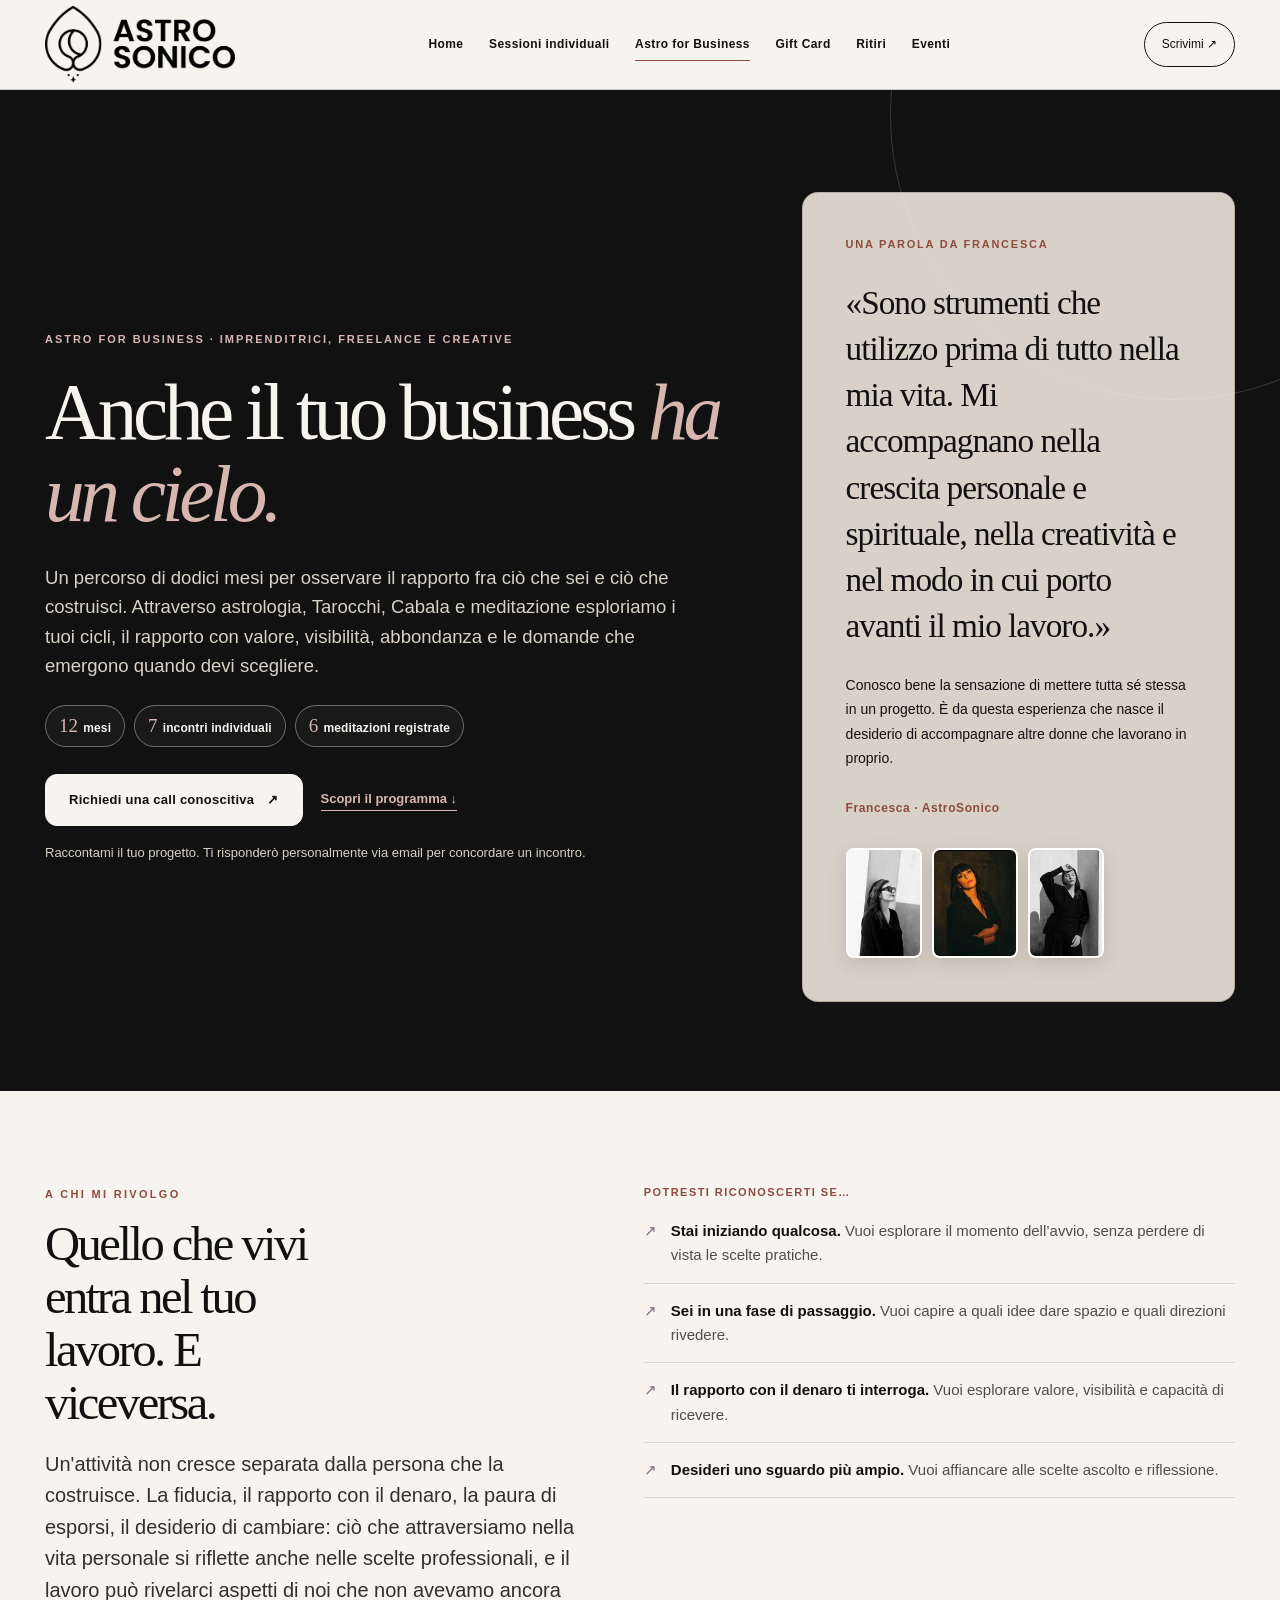
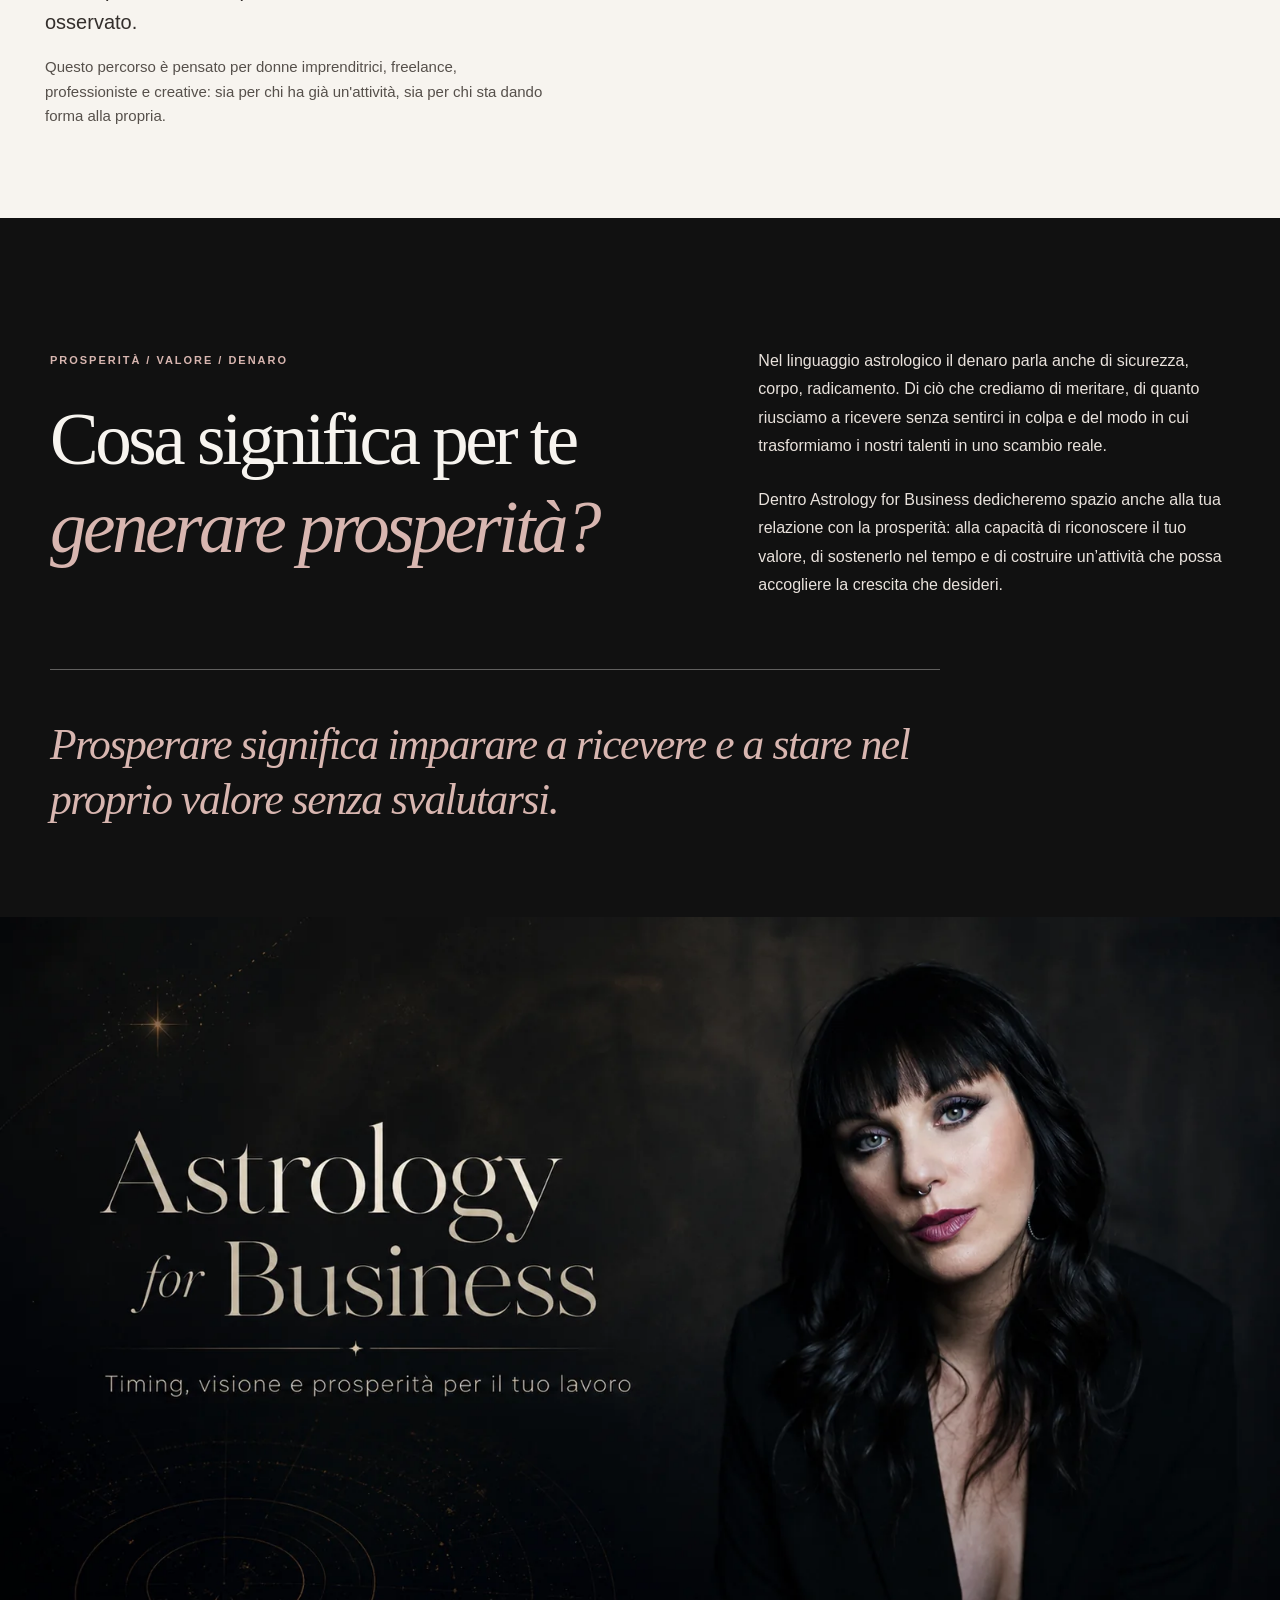
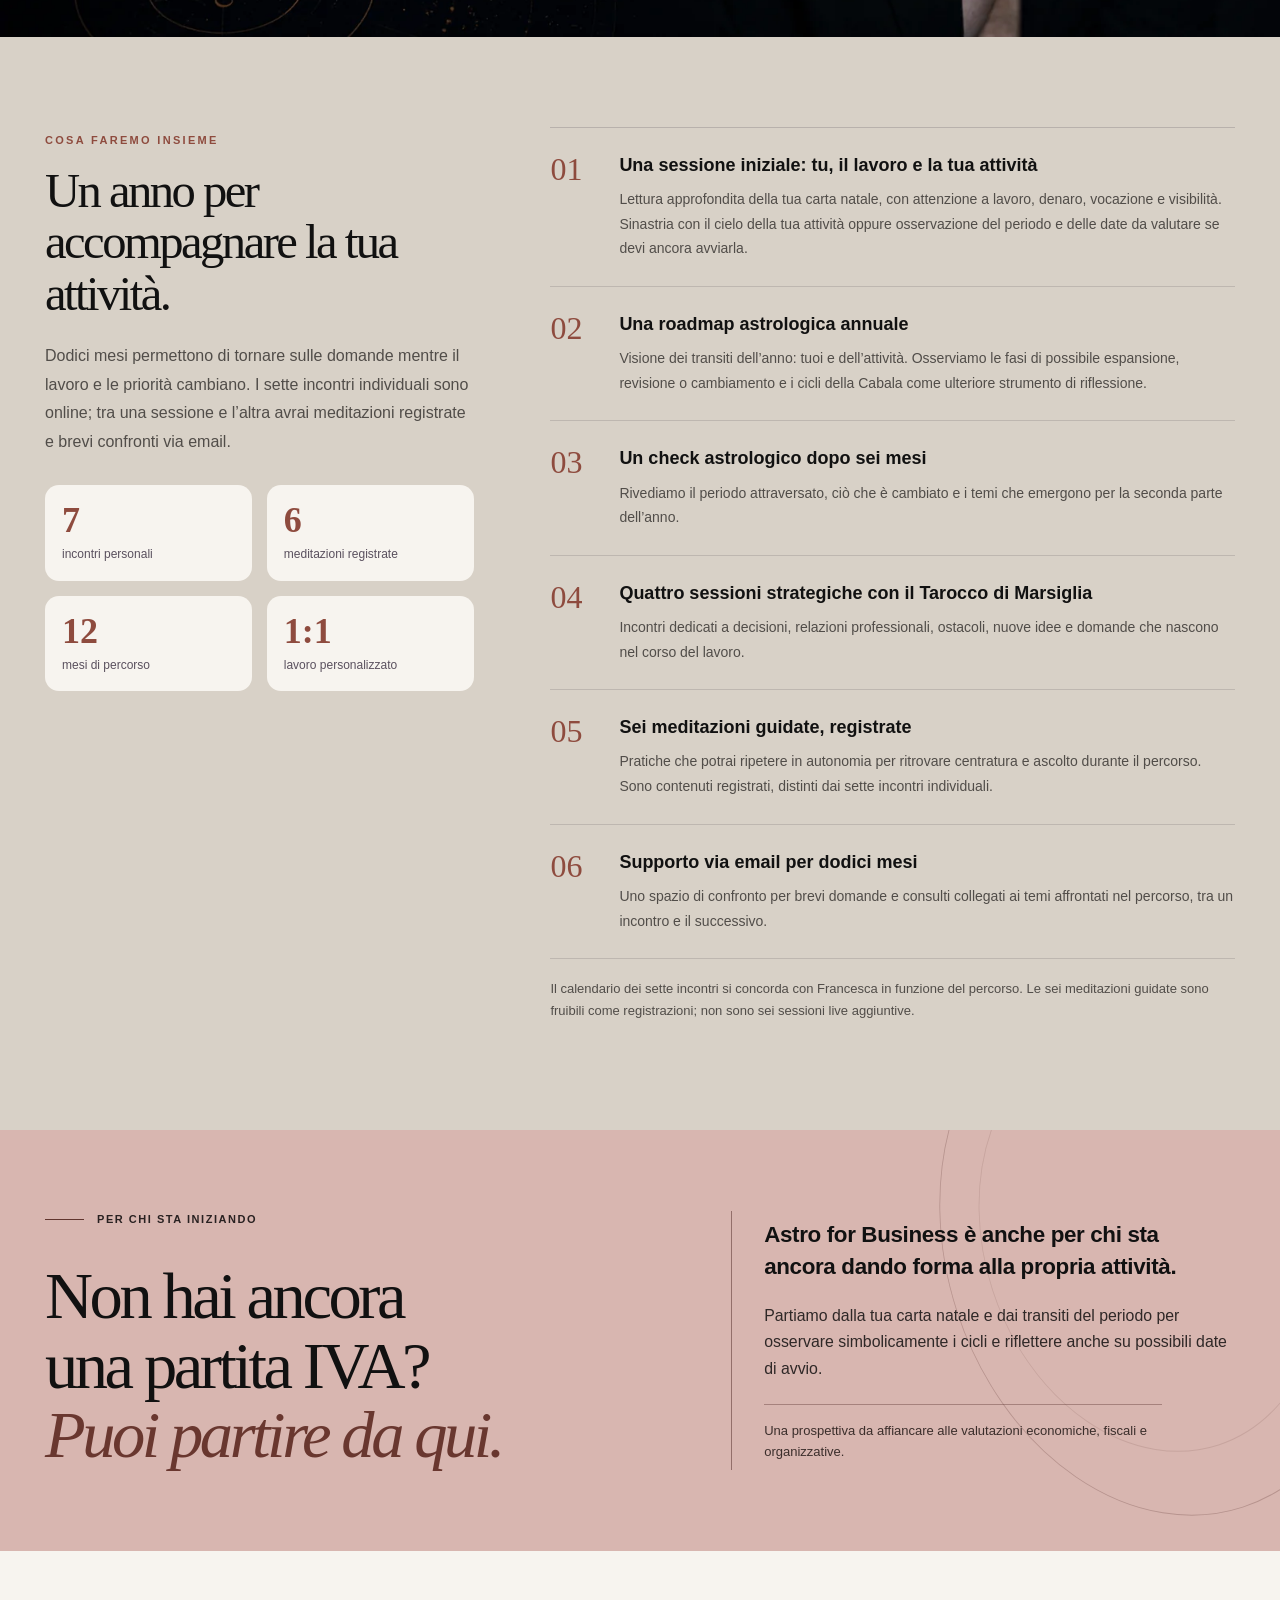
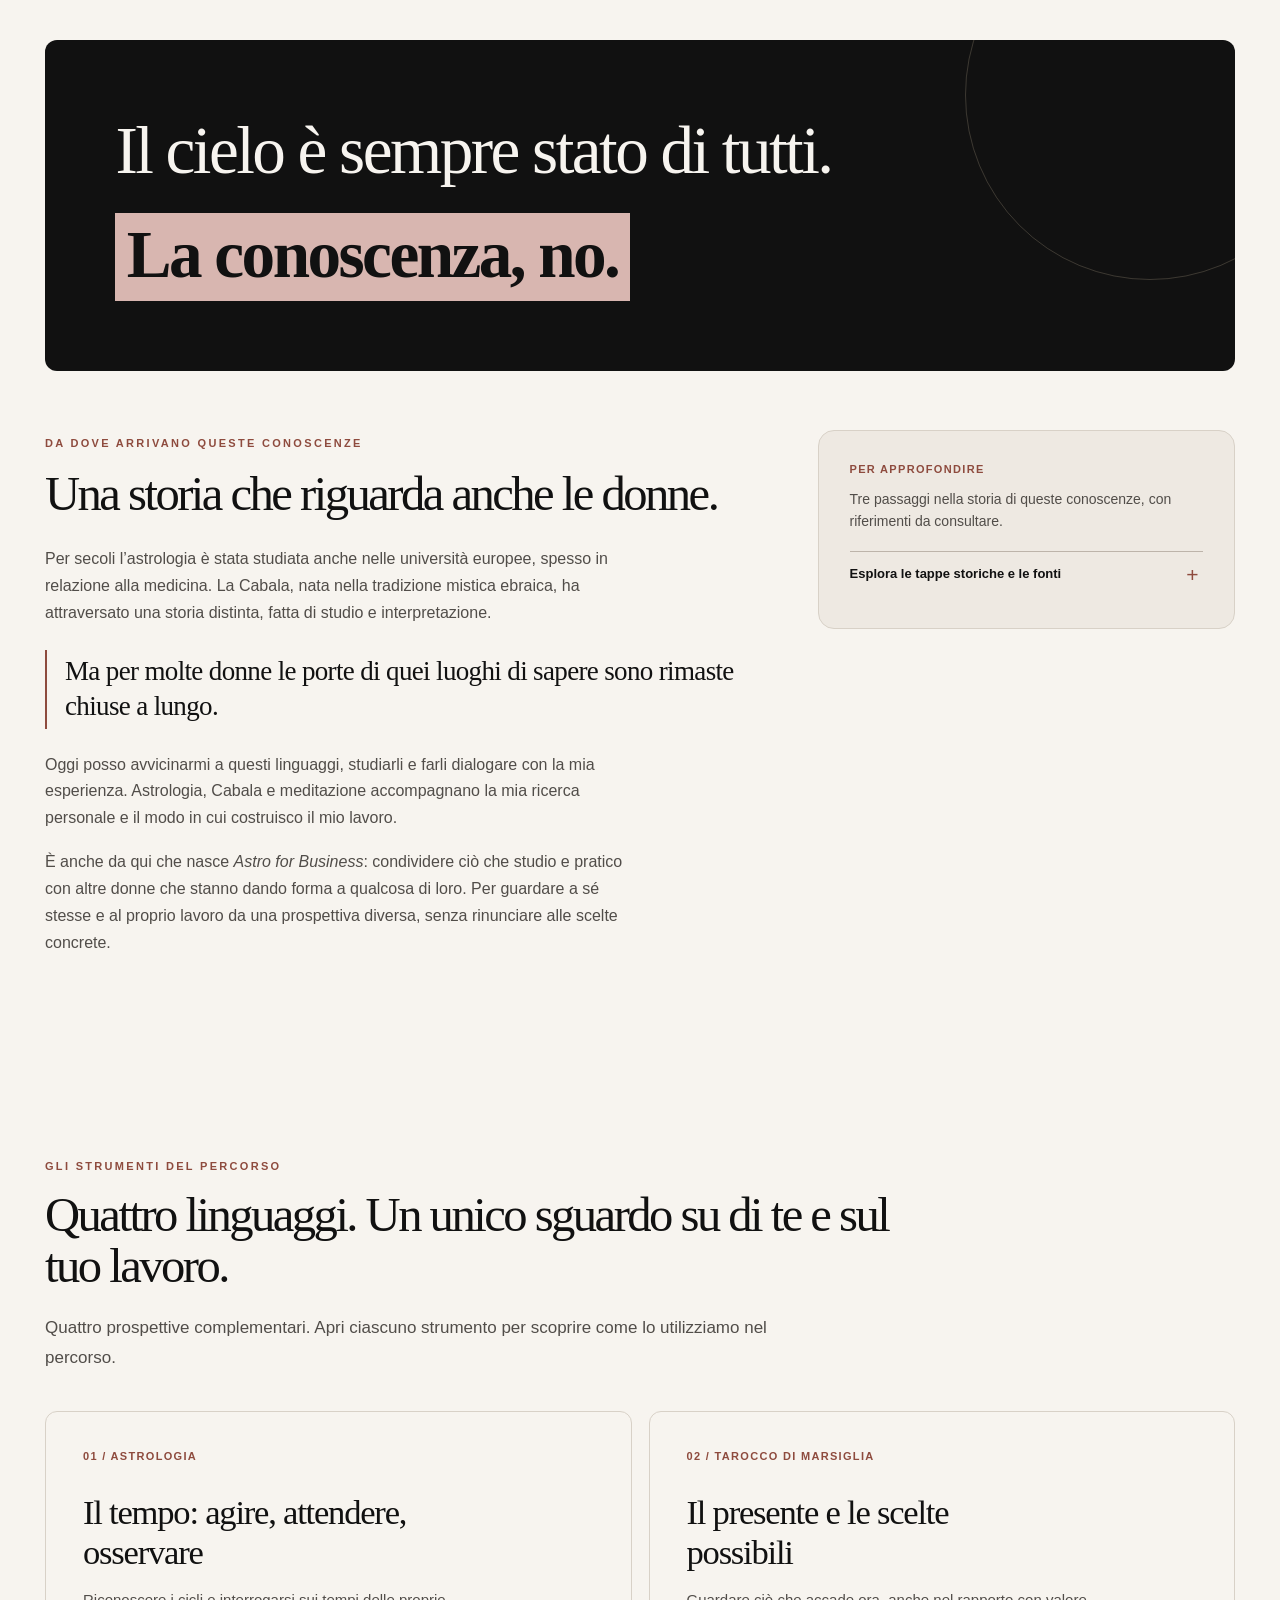
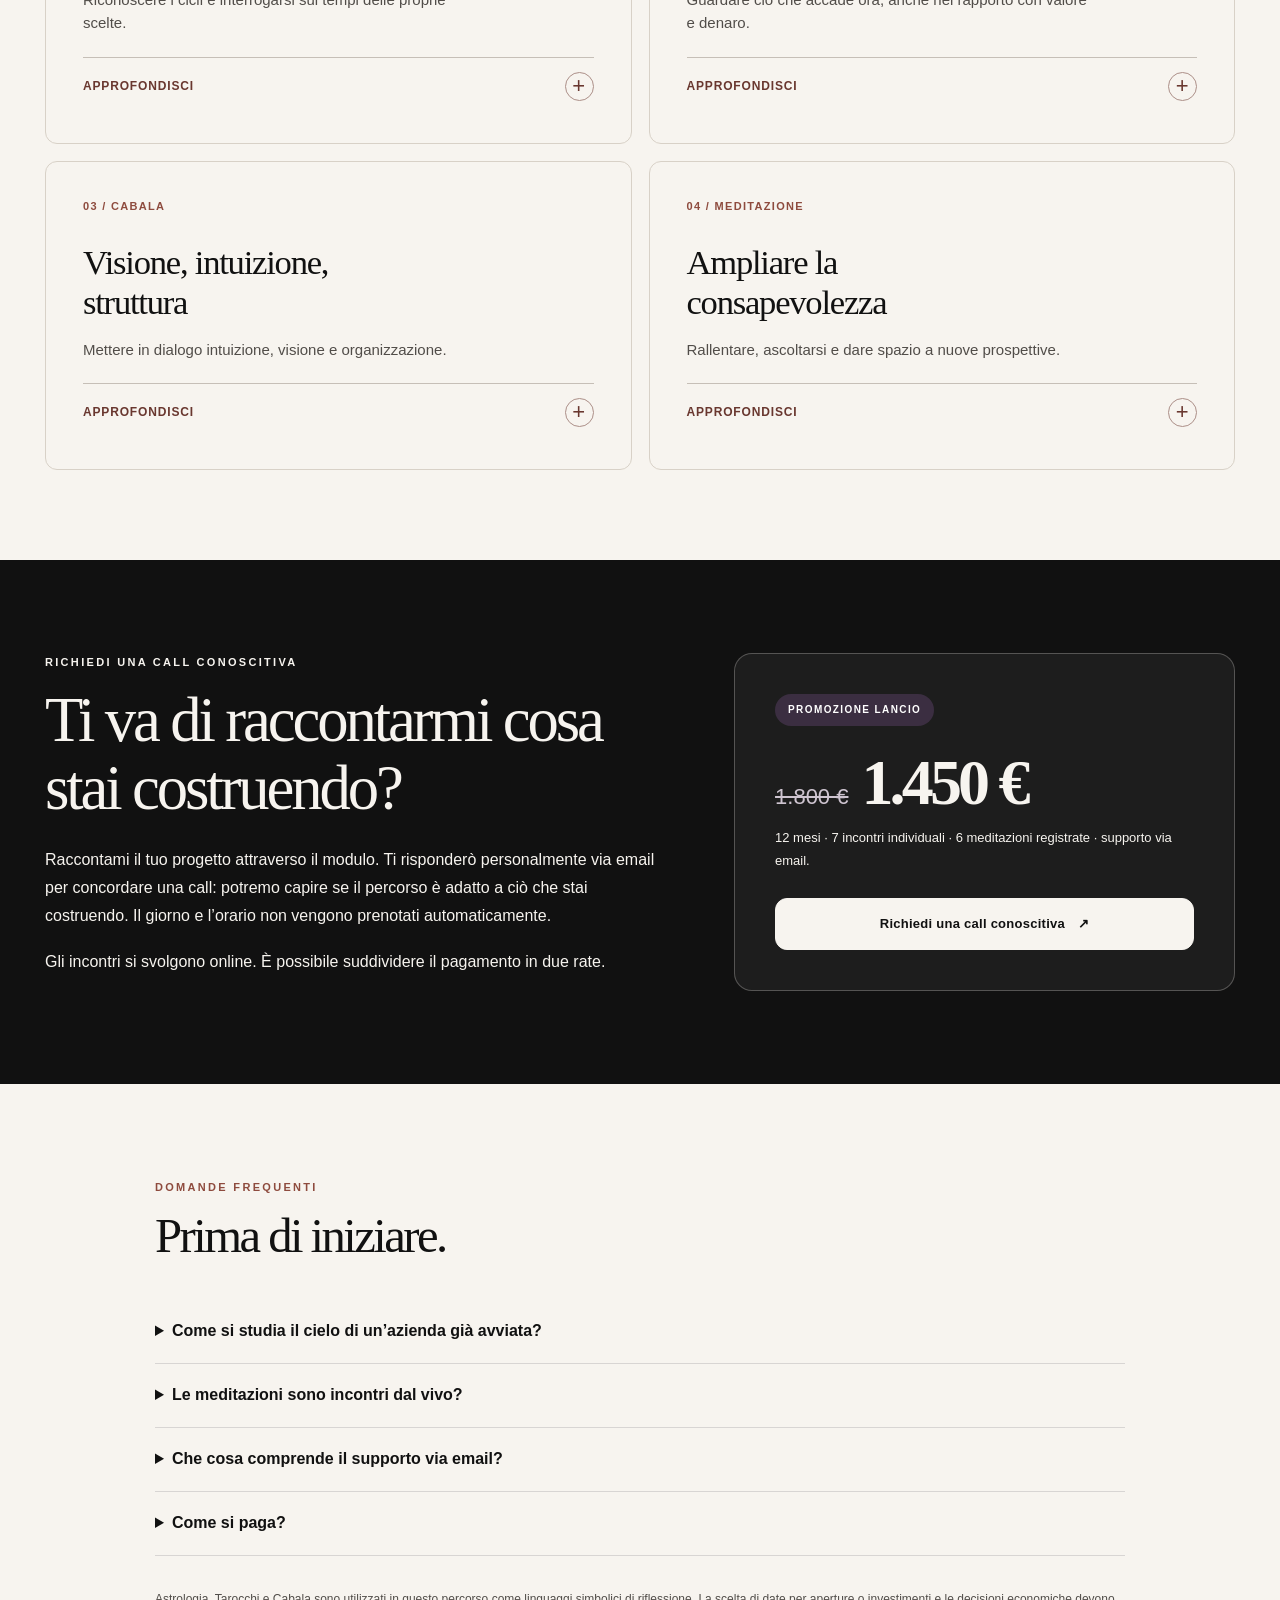
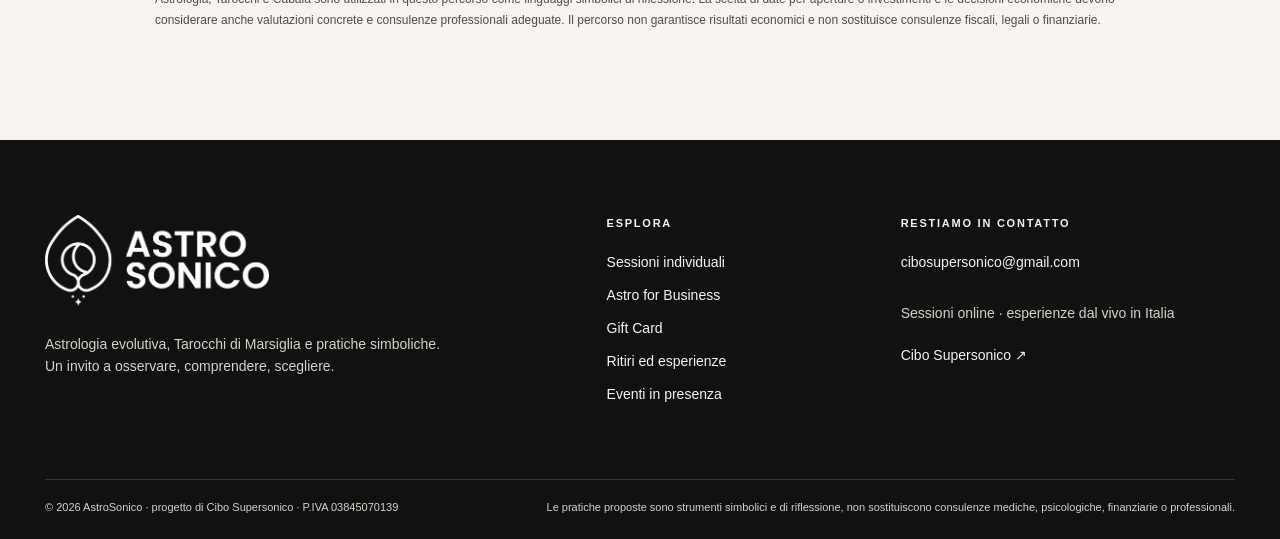
==== astro-for-business.html @ 21d54ba2 "Hero mobile Astro for Business: Celestial Business Atlas e CTA Candidati" ====
<!doctype html><html lang="it"><head><meta charset="utf-8"><meta name="viewport" content="width=device-width,initial-scale=1"><meta name="theme-color" content="#fcfaf9"><meta name="description" content="Astrology for Business: un percorso di 12 mesi per imprenditrici, freelance e professioniste con astrologia personale e aziendale, sinastria con il business, Tarocchi, Cabala e meditazioni registrate."><meta property="og:title" content="Astrology for Business | AstroSonico"><meta property="og:description" content="Il tuo business ha un cielo: osserva il rapporto con il lavoro, i transiti dell'attività e le fasi di crescita attraverso un percorso individuale annuale."><link rel="canonical" href="https://www.astrosonico.it/astro-for-business.html"><link rel="icon" type="image/svg+xml" href="assets/img/astrosonico-favicon.svg?v=20261022-logo-2"><link rel="stylesheet" href="assets/css/style.css?v=20261022-logo-2"><title>Astrology for Business | Percorso annuale AstroSonico</title><style>
:root{--afb-wine:#453549;--afb-rose:#f0e6eb;--afb-light:#faf7f8;--afb-plum:#695575}
.afb-hero{position:relative;overflow:hidden;background:linear-gradient(111deg,#f8f3f5 0%,#fcfaf9 58%,#e9e5ef 100%);padding:clamp(66px,8vw,116px) 0 clamp(63px,7vw,92px)}
.afb-hero:after{content:"";position:absolute;right:-180px;top:-260px;width:570px;height:570px;border:1px solid rgba(105,85,117,.12);border-radius:50%;pointer-events:none}
.afb-hero-grid{display:grid;grid-template-columns:minmax(0,1.14fr) minmax(310px,.72fr);gap:clamp(35px,5.5vw,94px);align-items:center}
.afb-kicker{font-size:11px;font-weight:750;text-transform:uppercase;letter-spacing:.18em;color:#695575;margin:0 0 23px}
.afb-hero h1{font-family:var(--serif);font-size:clamp(50px,6.2vw,90px);font-weight:400;letter-spacing:-.056em;line-height:1.04;margin:0 0 27px;max-width:800px}
.afb-hero h1 em{color:#7b6480;font-weight:400}
.afb-lead{max-width:670px;font-size:clamp(18px,1.55vw,22px);line-height:1.66;color:#504654;margin-bottom:25px}
.afb-lead-secondary{max-width:600px;font-size:16px;color:#625b68;line-height:1.75;margin:0 0 28px}
.afb-actions{display:flex;align-items:center;flex-wrap:wrap;gap:18px}.afb-inline-link{font-size:13px;font-weight:650;color:#4e4054;border-bottom:1px solid #7b6480}
.afb-hero-note{margin:24px 0 0;color:#67596a;font-size:12px;letter-spacing:.04em}
.afb-pricing{position:relative;z-index:1;background:#fff;border:1px solid rgba(59,44,64,.12);border-radius:27px;padding:clamp(26px,3.3vw,39px);box-shadow:0 25px 70px rgba(49,33,51,.085)}
.afb-promo{display:inline-flex;border-radius:100px;background:#3b2e41;color:#fff;padding:8px 13px;font-size:10px;font-weight:750;text-transform:uppercase;letter-spacing:.14em;margin-bottom:25px}
.afb-pricing-title{font-family:var(--serif);font-size:clamp(25px,2.4vw,34px);font-weight:400;line-height:1.2;letter-spacing:-.035em;margin:0 0 26px}
.afb-price-line{display:flex;align-items:baseline;gap:13px;flex-wrap:wrap}
.afb-old{color:#897d89;font-size:22px}
.afb-new{font-family:var(--serif);font-size:clamp(48px,5vw,68px);line-height:1;letter-spacing:-.06em;color:#302438}
.afb-saving{font-size:14px;font-weight:700;color:#735676;margin:16px 0 6px}
.afb-pricing-copy{font-size:13px;color:#625b68;line-height:1.7;margin:0 0 24px}
.afb-pricing .button{width:100%;justify-content:center}
.afb-stats{background:#fff;border-bottom:1px solid rgba(43,36,50,.12);border-top:1px solid rgba(43,36,50,.1)}
.afb-stats-grid{display:grid;grid-template-columns:repeat(3,1fr)}
.afb-stat{display:flex;align-items:center;gap:17px;padding:26px 30px;border-right:1px solid rgba(43,36,50,.13)}
.afb-stat:first-child{padding-left:0}.afb-stat:last-child{border-right:0;padding-right:0}
.afb-stat strong{font-family:var(--serif);font-size:clamp(35px,3.7vw,50px);font-weight:400;line-height:1;color:#67516e}
.afb-stat span{font-size:13px;line-height:1.5;color:#605662}
.afb-section{padding:clamp(64px,7vw,108px) 0}
.afb-section-heading{max-width:890px;margin-bottom:38px}.afb-section-heading .h-medium{margin:12px 0 20px}
.afb-section-heading p{font-size:17px;color:#534958;line-height:1.79;max-width:780px}
.afb-two-col{display:grid;grid-template-columns:1fr 1fr;gap:clamp(25px,5vw,70px);align-items:center}
.afb-text-block p{font-size:16px;color:#554b5a;line-height:1.8}
.afb-two-cards{display:grid;grid-template-columns:1fr 1fr;gap:15px}
.afb-card{background:#fff;border:1px solid rgba(43,36,50,.13);border-radius:21px;padding:clamp(23px,2.7vw,34px);min-height:280px}
.afb-card-symbol{font-family:var(--serif);font-size:38px;color:#9c85a4;line-height:1;display:block;margin-bottom:26px}
.afb-card h3{font-family:var(--serif);font-size:clamp(23px,2.45vw,30px);letter-spacing:-.03em;line-height:1.16;font-weight:400;margin:0 0 16px}
.afb-card p{font-size:14px;color:#5a505e;line-height:1.8;margin:0}








.afb-synastry-callout{border:1px solid rgba(43,36,50,.16);border-radius:20px;background:#fff;padding:26px 28px;margin-top:28px}
.afb-synastry-callout strong{display:block;margin-bottom:7px}.afb-synastry-callout p{font-size:14px;line-height:1.75;color:#5e5262;margin:0}
.afb-method-grid{display:grid;grid-template-columns:repeat(4,minmax(0,1fr));gap:16px}
.afb-method-card{background:#fff;border:1px solid rgba(43,36,50,.13);border-radius:22px;padding:28px 24px;min-height:305px}
.afb-method-card .afb-method-n{font-size:11px;letter-spacing:.15em;font-weight:750;color:#937b99;display:block;margin-bottom:29px}
.afb-method-card h3{font-family:var(--serif);font-size:clamp(23px,2.2vw,28px);font-weight:400;line-height:1.18;letter-spacing:-.03em;margin:0 0 16px}
.afb-method-card p{font-size:14px;line-height:1.77;color:#5a505e;margin:0}
.afb-program{background:#f6f0f4}
.afb-program-outer{display:grid;grid-template-columns:minmax(0,.77fr) minmax(0,1.23fr);gap:clamp(30px,6vw,100px);align-items:start}
.afb-program-aside{position:sticky;top:117px}
.afb-program-aside p{color:#5c5260;line-height:1.8;font-size:16px}
.afb-program-index{display:grid;grid-template-columns:1fr 1fr;gap:15px;margin-top:28px}
.afb-program-index div{background:#fff;border-radius:14px;padding:17px}
.afb-program-index strong{display:block;font-family:var(--serif);font-size:36px;line-height:1;color:#685071}
.afb-program-index span{display:block;font-size:12px;color:#5a505e;margin-top:7px}
.afb-program-items{border-top:1px solid rgba(43,36,50,.18)}
.afb-program-item{display:grid;grid-template-columns:55px 1fr;gap:14px;padding:25px 0;border-bottom:1px solid rgba(43,36,50,.15)}
.afb-program-item .afb-num{font-family:var(--serif);font-size:32px;line-height:1;color:#8b7691}
.afb-program-item h3{font-size:18px;margin:0 0 9px;line-height:1.4}
.afb-program-item p{font-size:14px;line-height:1.76;color:#5a505e;margin:0}
.afb-program-mini{font-size:13px;color:#66586a;line-height:1.7;margin-top:19px}
.afb-for-grid{display:grid;grid-template-columns:.95fr 1.05fr;gap:clamp(25px,5vw,85px);align-items:start}
.afb-fit-list{list-style:none;padding:0;margin:15px 0 0}
.afb-fit-list li{font-size:15px;line-height:1.65;padding:16px 0 16px 29px;margin:0;border-bottom:1px solid rgba(43,36,50,.14);position:relative}
.afb-fit-list li::before{content:"↗";position:absolute;left:0;color:#806b87}
.afb-cta{background:#3e3045;color:#fff;padding:clamp(65px,7vw,103px) 0}
.afb-cta-grid{display:grid;grid-template-columns:1.1fr .9fr;gap:clamp(35px,6vw,90px);align-items:center}
.afb-cta h2{font-family:var(--serif);font-size:clamp(39px,4.9vw,67px);letter-spacing:-.05em;line-height:1.08;font-weight:400;margin:13px 0 23px;color:#fff}
.afb-cta .eyebrow{color:#e0c8e3}
.afb-cta p{max-width:650px;font-size:16px;line-height:1.75;color:#e2dae5}
.afb-cta-price{border:1px solid rgba(255,255,255,.24);border-radius:24px;padding:clamp(26px,4vw,40px);background:rgba(255,255,255,.05)}
.afb-cta-price .afb-old{color:#cec4d0}
.afb-cta-price .afb-new{color:#fff}
.afb-cta-price p{font-size:13px;margin:12px 0 25px}
.afb-cta-price .button{background:#fff;color:#302438;border-color:#fff;justify-content:center;width:100%}
.afb-faq{max-width:970px;margin:auto}
.afb-faq details{border-bottom:1px solid rgba(43,36,50,.15);padding:19px 0}
.afb-faq summary{font-size:16px;font-weight:700;cursor:pointer;padding-right:18px}
.afb-faq details p{color:#5b505e;font-size:15px;line-height:1.76;margin:15px 0 4px;max-width:840px}
.afb-foot-note{margin-top:33px;font-size:12px;line-height:1.8;color:#625b68}
@media(max-width:1050px){.afb-method-grid{grid-template-columns:repeat(2,1fr)}.afb-method-card{min-height:0}}
@media(max-width:900px){.afb-hero-grid,.afb-two-col,.afb-season,.afb-program-outer,.afb-for-grid,.afb-cta-grid{grid-template-columns:1fr}.afb-pricing{max-width:540px}.afb-program-aside{position:static}.afb-season-orbit{margin-top:15px}.afb-season{gap:40px}}
@media(max-width:640px){.afb-hero{padding-top:57px}.afb-hero h1{font-size:clamp(46px,11vw,66px)}.afb-hero .afb-actions .button{width:100%;justify-content:center}.afb-stats-grid{grid-template-columns:1fr}.afb-stat,.afb-stat:first-child,.afb-stat:last-child{padding:17px 0;border-right:0;border-bottom:1px solid rgba(43,36,50,.12)}.afb-stat:last-child{border-bottom:0}.afb-method-grid,.afb-two-cards{grid-template-columns:1fr}.afb-card{min-height:0}.afb-stat strong{width:70px}.afb-cta-price{padding:24px}}
.afb-founder-panel{background:rgba(255,255,255,.8);border:1px solid rgba(65,49,72,.15);border-radius:26px;padding:clamp(28px,3.5vw,43px)}
.afb-founder-kicker{display:block;font-size:11px;font-weight:750;text-transform:uppercase;letter-spacing:.16em;color:#7b6480;margin-bottom:26px}
.afb-founder-quote{font-family:var(--serif);font-size:clamp(24px,2.6vw,35px);line-height:1.39;letter-spacing:-.03em;color:#4b3951;margin:0 0 23px}
.afb-founder-small{font-size:14px;line-height:1.75;color:#594e60;margin:0 0 24px}
.afb-founder-sign{font-size:12px;font-weight:700;letter-spacing:.05em;color:#806582}
.afb-history{background:#fff}
.afb-history-layout{display:grid;grid-template-columns:minmax(0,1.25fr) minmax(0,.75fr);gap:clamp(35px,6vw,95px);align-items:start}
.afb-history h2{margin:14px 0 26px}
.afb-history-layout>div>p{font-size:16px;line-height:1.87;color:#554b5a;margin-bottom:21px}
.afb-history-timeline{background:#f5edf2;border-radius:23px;border:1px solid rgba(43,36,50,.11);padding:clamp(23px,3vw,35px)}
.afb-history-point{padding:21px 0;border-bottom:1px solid rgba(43,36,50,.15)}
.afb-history-point:first-child{padding-top:0}
.afb-history-point strong{display:block;text-transform:uppercase;letter-spacing:.12em;font-size:11px;color:#7b6480}
.afb-history-point p{font-size:14px;color:#5b4f5e;line-height:1.77;margin:11px 0 0}
.afb-history-sources{font-size:12px;line-height:1.9;color:#726577;margin:22px 0 0}
.afb-history-sources a{text-decoration:underline;text-underline-offset:3px}
@media(max-width:900px){.afb-history-layout{grid-template-columns:1fr}.afb-history-timeline{max-width:740px}}
.afb-photo-spread{padding:clamp(22px,4vw,50px) 0 0;background:#fcfaf9}.afb-photo-spread figure{margin:0;overflow:hidden;border-radius:25px;background:#1b171b}.afb-photo-spread img{width:100%;height:auto;max-height:640px;object-fit:cover;display:block}@media(max-width:600px){.afb-photo-spread figure{border-radius:17px}.afb-photo-spread img{max-height:370px;object-fit:cover}}.afb-portraits{display:flex;gap:10px;margin-top:28px}.afb-portraits img{width:76px;height:110px;object-fit:cover;object-position:center 30%;border-radius:8px;border:2px solid #fff;box-shadow:0 6px 19px rgba(44,28,46,.13)}.afb-portraits img:nth-child(2){width:86px}.afb-manifesto{background:#241a2d;color:#fff;border-radius:24px;padding:clamp(32px,6vw,72px);margin-bottom:65px;position:relative;overflow:hidden}.afb-manifesto:after{content:"";position:absolute;border:1px solid rgba(236,213,180,.2);width:370px;height:370px;border-radius:50%;right:-100px;top:-130px;pointer-events:none}.afb-manifesto-line{position:relative;z-index:1;font-family:Georgia,serif;font-size:clamp(34px,5.7vw,75px);line-height:1.13;letter-spacing:-.035em;margin:0;max-width:1030px;text-wrap:balance}.afb-manifesto-line em{color:#e5c5a9}.afb-history-layout>div>p strong{color:#2e2032}@media(max-width:600px){.afb-manifesto{padding:32px 24px;margin-bottom:40px}.afb-manifesto-line{font-size:clamp(32px,8.4vw,44px)}}</style><style>.editorial-mobile-business-portrait{display:none}</style><link rel="stylesheet" media="screen and (max-width: 640px)" href="assets/css/mobile-editorial.css?v=20261026-4"><link rel="stylesheet" media="screen and (min-width: 641px)" href="assets/css/desktop-editorial.css?v=20261026-2">
<style>
/* Astro for Business · approved Hero B. Scoped to the hero at every viewport. */
main .afb-hero .afb-lead.reading-lead{
  max-width:660px;
  margin:0 0 24px;
  color:#D8D1C7;
  font-size:clamp(17px,1.45vw,19px);
  line-height:1.59;
  font-weight:400;
}
main .afb-hero .afb-kicker{color:#D8B6B0}
main .afb-hero .afb-hero-facts{
  display:flex;flex-wrap:wrap;align-items:center;
  gap:9px;list-style:none;padding:0;margin:0 0 27px;
}
main .afb-hero .afb-hero-facts li{
  display:inline-flex;align-items:baseline;gap:5px;
  margin:0;padding:10px 13px;
  border:1px solid rgba(216,209,199,.44);
  border-radius:999px;color:#F7F4EF;
  background:rgba(247,244,239,.035);
  font:600 12px/1.35 var(--sans);
  letter-spacing:.01em;
}
main .afb-hero .afb-hero-facts strong{
  font:400 19px/1 var(--serif);
  color:#D8B6B0;
}
main .afb-hero .afb-hero-next-step{
  max-width:570px;margin:17px 0 0;
  color:#D8D1C7;
  font:400 13px/1.55 var(--sans);
}
main .afb-hero .afb-actions .button-primary:focus-visible,
main .afb-hero .afb-inline-link:focus-visible{
  outline:3px solid #D8B6B0;outline-offset:4px;
}
@media screen and (max-width:640px){
  main .afb-hero .afb-kicker{
    font-size:10px!important;line-height:1.45!important;
    margin-bottom:14px!important;
  }
  main .afb-hero h1{
    font-size:clamp(40px,10.6vw,48px)!important;
    line-height:1.04!important;
    margin-bottom:19px!important;
  }
  main .afb-hero .afb-lead.reading-lead{
    color:#F7F4EF!important;
    font-size:16.5px!important;
    font-weight:400!important;
    line-height:1.52!important;
    margin:0 0 19px!important;
    letter-spacing:0!important;
  }
  main .afb-hero .afb-hero-facts{gap:8px;margin:0 0 20px}
  main .afb-hero .afb-hero-facts li{
    gap:5px;padding:9px 11px;font-size:11px;line-height:1.4;
  }
  main .afb-hero .afb-hero-facts strong{font-size:18px}
  main .afb-hero .afb-actions{gap:12px}
  main .afb-hero .afb-actions .button-primary{
    background:#F7F4EF!important;color:#111111!important;
    border-color:#F7F4EF!important;
    min-height:49px!important;
    white-space:normal!important;
  }
  main .afb-hero .afb-inline-link{font-size:12px}
  main .afb-hero .afb-hero-next-step{
    display:block!important;
    font-size:12px!important;
    line-height:1.55!important;
    margin:16px 0 0!important;
    color:#D8D1C7!important;
  }
}
@media (prefers-reduced-motion:reduce){
  main .afb-hero .afb-hero-facts *,
  main .afb-hero .afb-actions *{animation:none!important;transition:none!important}
}

/* Astro for Business full-bleed editorial photograph — desktop and mobile. */
main .afb-photo-spread{
  display:block!important;
  width:100%;
  max-width:none;
  margin:0;
  padding:0!important;
  overflow:hidden;
}
main .afb-photo-spread > figure{
  display:block;
  width:100%;
  max-width:none;
  margin:0!important;
  padding:0;
  border-radius:0!important;
  overflow:hidden;
}
main .afb-photo-spread > figure > img{
  display:block;
  width:100%!important;
  max-width:100%!important;
  height:auto!important;
  max-height:none!important;
  border-radius:0!important;
  object-fit:contain!important;
}

/* Astro for Business · condensed history, full sources retained behind a disclosure. */
main .afb-history .afb-history-story > p {
  max-width:66ch;
  line-height:1.68;
  margin-bottom:17px;
}
main .afb-history .afb-history-story > .afb-history-emphasis {
  margin:23px 0;
  padding:4px 0 4px 18px;
  border-left:2px solid #8E4B3E;
  font-family:var(--serif);
  font-size:clamp(21px,2.3vw,27px);
  line-height:1.31;
  letter-spacing:-.024em;
  color:#111111;
}
main .afb-history .afb-history-emphasis strong{font-weight:400;color:inherit}
main .afb-history .afb-history-timeline{
  padding:clamp(21px,2.6vw,31px);
  border-radius:16px;
  background:#EEE9E2;
  border:1px solid #D8D1C7;
  box-shadow:none;
}
main .afb-history .afb-history-aside-eyebrow{
  display:block;
  font:700 11px/1.4 var(--sans);
  letter-spacing:.12em;
  text-transform:uppercase;
  color:#8E4B3E;
  margin:0 0 12px;
}
main .afb-history .afb-history-aside-lead{
  color:#514D49;
  font:400 14px/1.55 var(--sans);
  margin:0 0 18px;
}
main .afb-history .afb-history-details summary {
  display:flex;
  align-items:center;
  justify-content:space-between;
  gap:12px;
  padding:12px 0;
  border-top:1px solid #BDB4AA;
  cursor:pointer;
  list-style:none;
  font:700 13px/1.45 var(--sans);
  color:#111111;
}
main .afb-history .afb-history-details summary::-webkit-details-marker{display:none}
main .afb-history .afb-history-details summary::marker{content:""}
main .afb-history .afb-history-details summary:focus-visible{
  outline:2px solid #8E4B3E;
  outline-offset:4px;
  border-radius:2px;
}
main .afb-history .afb-history-disclosure-mark{
  display:inline-flex;
  justify-content:center;
  width:21px;
  flex:none;
  font:400 21px/1 var(--sans);
  color:#8E4B3E;
}
main .afb-history .afb-history-details[open] .afb-history-disclosure-mark{transform:rotate(45deg)}
main .afb-history .afb-history-details-content{padding-top:10px}
main .afb-history .afb-history-point{padding:17px 0}
main .afb-history .afb-history-point strong{color:#8E4B3E}
main .afb-history .afb-history-point p{color:#514D49;line-height:1.6}
main .afb-history .afb-history-sources{color:#514D49;font-size:12px;line-height:1.7}
main .afb-history .afb-history-sources a{color:#6F362B;text-underline-offset:3px}
@media screen and (max-width:640px) {
  main .afb-history .afb-history-layout{display:block;min-width:0}
  main .afb-history .afb-history-story > p{
    color:#514D49!important;
    font-size:15px!important;
    font-weight:400!important;
    line-height:1.6!important;
    letter-spacing:0!important;
    margin:0 0 15px!important;
  }
  main .afb-history .afb-history-story > p.reading-lead {
    font-size:17px!important;
    font-weight:500!important;
    line-height:1.48!important;
    margin:0 0 20px!important;
  }
  main .afb-history .afb-history-story > .afb-history-emphasis{
    border-left:2px solid #8E4B3E;
    padding:3px 0 3px 15px;
    margin:21px 0!important;
    font:400 23px/1.25 var(--serif)!important;
    color:#111111!important;
  }
  main .afb-history .afb-history-timeline{
    display:block!important;
    margin:26px 0 0!important;
    border-radius:15px;
    padding:19px 18px!important;
  }
  main .afb-history .afb-history-aside-lead{
    font-size:13px;
    line-height:1.5;
    margin-bottom:14px;
  }
  main .afb-history .afb-history-details summary{
    min-height:46px;
    font-size:13px;
  }
  main .afb-history .afb-history-point{padding:13px 0}
  main .afb-history .afb-history-point p{font-size:13px;line-height:1.55}
  main .afb-history .afb-history-sources{overflow-wrap:anywhere}
}
@media (prefers-reduced-motion:reduce){
  main .afb-history .afb-history-disclosure-mark{transition:none!important}
}

/* Astro for Business · early audience section, editorial clarity on all screens. */
main .afb-fit{background:#F7F4EF;color:#111111}
main .afb-fit .afb-for-grid{align-items:start;gap:clamp(28px,5vw,80px)}
main .afb-fit .afb-fit-intro .h-medium{margin:12px 0 19px;max-width:13ch;line-height:1.09}
main .afb-fit .afb-fit-lead{
  color:#342F2C;font:400 clamp(17px,1.6vw,20px)/1.58 var(--sans);
  max-width:57ch;margin:0 0 17px
}
main .afb-fit .afb-fit-audience{
  color:#56504B;font:400 15px/1.62 var(--sans);
  max-width:60ch;margin:0
}
main .afb-fit .afb-fit-list-title{
  font:700 11px/1.5 var(--sans);letter-spacing:.13em;
  color:#8E4B3E;text-transform:uppercase;margin:3px 0 13px
}
main .afb-fit .afb-fit-list{margin:0}
main .afb-fit .afb-fit-list li{
  color:#514D49;font-size:15px;line-height:1.62;
  padding:15px 0 15px 27px
}
main .afb-fit .afb-fit-list li:first-child{padding-top:6px}
main .afb-fit .afb-fit-list li strong{color:#111111;font-weight:700}
@media(max-width:640px){
  main .afb-fit{padding:39px 0 45px!important}
  main .afb-fit .afb-fit-intro .h-medium{font-size:clamp(34px,9vw,41px)!important;max-width:15ch;margin:11px 0 17px}
  main .afb-fit .afb-fit-lead{
    color:#342F2C!important;font-size:16px!important;
    line-height:1.55!important;margin:0 0 14px!important
  }
  main .afb-fit .afb-fit-audience{
    color:#514D49!important;font-size:14px!important;
    line-height:1.6!important;margin:0 0 10px!important
  }
  main .afb-fit .afb-fit-situations{border-top:1px solid #D8D1C7;padding-top:21px}
  main .afb-fit .afb-fit-list-title{font-size:10px}
  main .afb-fit .afb-fit-list li{
    padding:13px 0 13px 25px;
    font-size:14px!important;line-height:1.59!important
  }
  main .afb-fit .afb-fit-list li strong{display:block;color:#111111}
}

/* Astro for Business · rose-antique editorial interlude for future founders.
   Full-width band (not a card); decorative circle is CSS-only and non-interactive. */
main .afb-early-stage {
  position:relative;
  isolation:isolate;
  overflow:hidden;
  padding:clamp(53px,6.3vw,96px) 0;
  background:#D8B6B0;
  color:#111111;
}
main .afb-early-stage::before{
  content:"";
  position:absolute;
  z-index:-1;
  pointer-events:none;
  width:clamp(290px,43vw,600px);
  aspect-ratio:1;
  top:-38%;
  right:-12%;
  border:1px solid rgba(85,46,43,.25);
  border-radius:50%;
  transform:rotate(-18deg) scaleX(.77);
}
main .afb-early-stage::after{
  content:"";
  position:absolute;
  z-index:-1;
  pointer-events:none;
  width:clamp(235px,34vw,485px);
  aspect-ratio:1;
  top:-26%;
  right:-7%;
  border:1px solid rgba(85,46,43,.13);
  border-radius:50%;
  transform:rotate(-18deg) scaleX(.77);
}
main .afb-early-stage .afb-early-stage-inner {
  display:grid;
  grid-template-columns:minmax(0,1.1fr) minmax(0,.9fr);
  align-items:center;
  gap:clamp(28px,5.5vw,96px);
  background:transparent;
  padding:0;
  border:0;
  max-width:none;
}
main .afb-early-stage .afb-early-stage-heading{
  min-width:0;
}
main .afb-early-stage .afb-early-stage-kicker{
  display:flex;
  align-items:center;
  gap:13px;
  margin:0 0 clamp(21px,3vw,34px);
  color:#292121;
  font:700 11px/1.4 var(--sans);
  letter-spacing:.14em;
  text-transform:uppercase;
}
main .afb-early-stage .afb-early-stage-kicker::before{
  content:"";
  width:39px;
  height:1px;
  flex:none;
  background:#60352E;
}
main .afb-early-stage h2{
  font:400 clamp(44px,5.2vw,78px)/1.04 var(--serif);
  letter-spacing:-.052em;
  text-wrap:balance;
  color:#111111;
  margin:0;
  max-width:15ch;
}
main .afb-early-stage h2 em{
  display:block;
  font-style:italic;
  font-weight:400;
  color:#69372F;
}
main .afb-early-stage .afb-early-stage-copy{
  position:relative;
  padding:8px 0 8px clamp(22px,2.5vw,35px);
  border-left:1px solid rgba(85,46,43,.52);
  max-width:540px;
}
main .afb-early-stage .afb-early-stage-copy p{
  color:#2F2827;
  font:400 clamp(15px,1.24vw,17px)/1.67 var(--sans);
  max-width:55ch;
  margin:0 0 16px;
}
main .afb-early-stage .afb-early-stage-copy .afb-early-stage-intro{
  color:#111111;
  font-weight:600;
  font-size:clamp(18px,1.75vw,23px);
  line-height:1.45;
  letter-spacing:-.016em;
  margin-bottom:19px;
}
main .afb-early-stage .afb-early-stage-copy .afb-early-stage-note{
  border-top:1px solid rgba(85,46,43,.38);
  padding-top:16px;
  margin:22px 0 0;
  font-size:13px;
  line-height:1.57;
  color:#3B2E2B;
}
@media screen and (max-width:900px){
  main .afb-early-stage .afb-early-stage-inner{
    grid-template-columns:1fr;
    gap:32px;
  }
  main .afb-early-stage .afb-early-stage-copy{
    padding:0;
    border-left:0;
  }
}
@media screen and (max-width:640px){
  main .afb-early-stage{padding:49px 0 51px!important}
  main .afb-early-stage::before{
    width:280px;
    top:-120px;
    right:-178px;
    opacity:.6;
  }
  main .afb-early-stage::after{display:none}
  main .afb-early-stage .afb-early-stage-inner{
    gap:25px;
  }
  main .afb-early-stage .afb-early-stage-kicker{
    font-size:10px;
    margin-bottom:18px;
    gap:10px;
  }
  main .afb-early-stage .afb-early-stage-kicker::before{width:29px}
  main .afb-early-stage h2{
    font-size:clamp(39px,10.6vw,48px);
    line-height:1.07;
    letter-spacing:-.047em;
    max-width:14ch;
  }
  main .afb-early-stage .afb-early-stage-copy{
    padding-top:22px;
    border-top:1px solid rgba(85,46,43,.48);
    max-width:none;
  }
  main .afb-early-stage .afb-early-stage-copy p{
    font-size:15px;
    line-height:1.62;
    margin-bottom:14px;
  }
  main .afb-early-stage .afb-early-stage-copy .afb-early-stage-intro{
    font-size:19px;
    line-height:1.43;
    margin-bottom:16px;
  }
  main .afb-early-stage .afb-early-stage-copy .afb-early-stage-note{
    font-size:12px;
    line-height:1.56;
    margin-top:17px;
    padding-top:14px;
  }
}

/* Astro for Business: high-contrast historical manifesto; all viewport widths. */
main .afb-history .afb-manifesto{
  background:#111111!important;
  border-radius:12px;
  padding:clamp(34px,5.5vw,72px);
  margin-bottom:clamp(30px,4.8vw,59px);
}
main .afb-history .afb-manifesto .afb-manifesto-line{
  display:block;
  font-family:var(--serif),Georgia,serif!important;
  font-size:clamp(39px,5.25vw,78px)!important;
  font-weight:500!important;
  line-height:1.19!important;
  letter-spacing:-.038em!important;
  color:#F7F4EF!important;
  opacity:1!important;
  text-shadow:none!important;
  max-width:100%;
  margin:0!important;
}
main .afb-history .afb-manifesto .afb-manifesto-line em{
  display:inline-block;
  max-width:100%;
  margin-top:clamp(12px,1.7vw,23px);
  padding:.07em .17em .11em;
  background:#D8B6B0!important;
  color:#111111!important;
  font-style:normal;
  font-weight:600!important;
  line-height:1.13!important;
  opacity:1!important;
  box-decoration-break:clone;
  -webkit-box-decoration-break:clone;
}
@media screen and (max-width:640px){
  main .afb-history .afb-manifesto{
    padding:28px 20px 31px!important;
    margin-bottom:29px!important;
    border-radius:8px!important;
  }
  main .afb-history .afb-manifesto .afb-manifesto-line{
    font-size:clamp(32px,8.4vw,43px)!important;
    line-height:1.18!important;
    letter-spacing:-.038em!important;
  }
  main .afb-history .afb-manifesto .afb-manifesto-line em{
    margin-top:15px!important;
    padding:.09em .12em .12em!important;
  }
}

/* Astro for Business · concise method cards with native, accessible disclosures.
   Scope: #metodo only. Native details/summary works with keyboard and no JS. */
main #metodo .afb-method-grid{
  display:grid;
  grid-template-columns:repeat(2,minmax(0,1fr))!important;
  gap:17px!important;
  align-items:stretch;
}
main #metodo .afb-method-card.afb-method-reveal{
  display:flex;
  flex-direction:column;
  min-width:0;
  min-height:0!important;
  padding:clamp(23px,2.9vw,37px)!important;
  background:#F7F4EF!important;
  border:1px solid #D8D1C7!important;
  border-radius:12px!important;
  box-shadow:none!important;
}
main #metodo .afb-method-reveal .afb-method-n{
  color:#8E4B3E!important;
  font:700 11px/1.45 var(--sans);
  letter-spacing:.12em;
  margin:0 0 clamp(18px,2.2vw,28px)!important;
}
main #metodo .afb-method-reveal h3{
  font:400 clamp(26px,2.7vw,35px)/1.15 var(--serif);
  letter-spacing:-.035em;
  color:#111111!important;
  margin:0 0 15px;
  max-width:20ch;
}
main #metodo .afb-method-reveal > .afb-method-teaser{
  font:400 15px/1.58 var(--sans);
  color:#514D49!important;
  margin:0 0 22px;
  max-width:49ch;
}
main #metodo .afb-method-detail{
  margin-top:auto;
  border-top:1px solid #C6BFB7;
  padding-top:0;
  color:#111111;
}
main #metodo .afb-method-detail summary{
  display:flex;
  justify-content:space-between;
  align-items:center;
  gap:14px;
  min-height:48px;
  padding:13px 0 5px;
  color:#69372F;
  font:700 12px/1.35 var(--sans);
  letter-spacing:.07em;
  text-transform:uppercase;
  list-style:none;
  cursor:pointer;
  -webkit-tap-highlight-color:transparent;
}
main #metodo .afb-method-detail summary::-webkit-details-marker{display:none}
main #metodo .afb-method-detail summary::marker{content:""}
main #metodo .afb-method-detail summary:focus-visible{
  outline:2px solid #8E4B3E;
  outline-offset:3px;
  border-radius:3px;
}
main #metodo .afb-method-detail .afb-method-plus{
  display:inline-grid;
  place-items:center;
  flex:0 0 29px;
  width:29px;
  height:29px;
  border:1px solid #AC8F88;
  border-radius:50%;
  color:#69372F;
  font:400 22px/1 var(--sans);
  transition:transform .2s ease,background-color .2s ease;
}
main #metodo .afb-method-detail[open] .afb-method-plus{
  transform:rotate(45deg);
  background:#D8B6B0;
  border-color:#D8B6B0;
}
main #metodo .afb-method-close-label{display:none}
main #metodo .afb-method-detail[open] .afb-method-open-label{display:none}
main #metodo .afb-method-detail[open] .afb-method-close-label{display:inline}
main #metodo .afb-method-expanded{padding:15px 0 5px}
main #metodo .afb-method-expanded p{
  font:400 15px/1.7 var(--sans);
  color:#514D49!important;
  margin:0;
  max-width:60ch;
}
@media screen and (max-width:900px){
  main #metodo .afb-method-grid{grid-template-columns:1fr!important;gap:12px!important}
}
@media screen and (max-width:640px){
  main #metodo .afb-method-card.afb-method-reveal{padding:22px 20px 15px!important}
  main #metodo .afb-method-reveal .afb-method-n{font-size:10px;margin-bottom:16px!important}
  main #metodo .afb-method-reveal h3{font-size:28px;line-height:1.17;margin-bottom:12px}
  main #metodo .afb-method-reveal > .afb-method-teaser{
    font-size:14px!important;line-height:1.56!important;margin-bottom:15px
  }
  main #metodo .afb-method-detail summary{min-height:48px;font-size:11px;padding-top:10px}
  main #metodo .afb-method-expanded{padding-top:14px}
  main #metodo .afb-method-expanded p{font-size:14px!important;line-height:1.67!important}
}
@media(prefers-reduced-motion:reduce){
  main #metodo .afb-method-detail .afb-method-plus{transition:none!important}
}

/* Astro for Business · prosperity editorial manifesto.
   Scoped to the new section; preserves separate historical manifesto. */
main .afb-wealth.afb-prosperity-manifesto {
  background:#111111!important;
  color:#F7F4EF!important;
  padding:clamp(70px,8.1vw,120px) 0 clamp(68px,7vw,104px)!important;
  overflow:hidden;
}
main .afb-prosperity-manifesto .afb-prosperity-layout{
  display:grid;
  grid-template-columns:minmax(0,1.14fr) minmax(0,.86fr);
  gap:clamp(42px,5.4vw,76px) clamp(42px,6.5vw,102px);
  align-items:center;
  max-width:1180px;
  margin-inline:auto;
}
main .afb-prosperity-manifesto .afb-prosperity-opening,
main .afb-prosperity-manifesto .afb-prosperity-copy{
  min-width:0;
}
main .afb-prosperity-manifesto .afb-prosperity-eyebrow{
  display:block;
  margin-bottom:clamp(22px,2.5vw,36px);
  color:#D8B6B0!important;
  font:700 11px/1.45 var(--sans);
  letter-spacing:.18em;
  text-transform:uppercase;
}
main .afb-prosperity-manifesto .afb-prosperity-title{
  font-family:var(--serif),Georgia,serif!important;
  font-size:clamp(49px,5.7vw,83px)!important;
  line-height:1.08!important;
  font-weight:400!important;
  letter-spacing:-.047em!important;
  text-wrap:balance;
  color:#F7F4EF!important;
  margin:0!important;
}
main .afb-prosperity-manifesto .afb-prosperity-title em{
  display:block;
  font-family:inherit;
  font-style:italic;
  font-weight:400;
  color:#D8B6B0!important;
  margin-top:.12em;
  overflow-wrap:normal;
}
main .afb-prosperity-manifesto .afb-prosperity-copy{
  align-self:center;
  padding-top:clamp(16px,2vw,30px);
  max-width:520px;
}
main .afb-prosperity-manifesto .afb-prosperity-copy p{
  font-family:var(--sans)!important;
  font-size:clamp(16px,1.25vw,18px)!important;
  line-height:1.78!important;
  color:#E9E2DC!important;
  margin:0 0 25px!important;
  max-width:54ch;
  font-weight:400!important;
}
main .afb-prosperity-manifesto .afb-prosperity-copy p:last-child{margin-bottom:0!important}
main .afb-prosperity-manifesto .afb-prosperity-quote{
  grid-column:1 / -1;
  width:min(100%,890px);
  border:0!important;
  border-top:1px solid rgba(247,244,239,.35)!important;
  border-radius:0!important;
  background:transparent!important;
  color:#D8B6B0!important;
  box-shadow:none!important;
  margin:0!important;
  padding:clamp(27px,3.7vw,49px) 0 0!important;
  font-family:var(--serif),Georgia,serif!important;
  font-size:clamp(28px,3.4vw,44px)!important;
  line-height:1.27!important;
  letter-spacing:-.032em;
  font-style:italic;
  font-weight:400;
}
@media screen and (max-width:980px){
  main .afb-prosperity-manifesto .afb-prosperity-layout{
    grid-template-columns:1fr;
    gap:34px;
  }
  main .afb-prosperity-manifesto .afb-prosperity-opening{max-width:790px}
  main .afb-prosperity-manifesto .afb-prosperity-title{font-size:clamp(47px,7.1vw,68px)!important}
  main .afb-prosperity-manifesto .afb-prosperity-copy{padding:0;max-width:680px}
  main .afb-prosperity-manifesto .afb-prosperity-quote{grid-column:1;max-width:800px}
}
@media screen and (max-width:640px){
  main .afb-wealth.afb-prosperity-manifesto{
    padding:53px 0 62px!important;
  }
  main .afb-prosperity-manifesto .afb-prosperity-layout{gap:27px}
  main .afb-prosperity-manifesto .afb-prosperity-eyebrow{
    margin-bottom:19px;
    font-size:10px;
    letter-spacing:.15em;
  }
  main .afb-prosperity-manifesto .afb-prosperity-title{
    font-size:clamp(37px,10.25vw,47px)!important;
    line-height:1.09!important;
    letter-spacing:-.043em!important;
    text-wrap:balance;
  }
  main .afb-prosperity-manifesto .afb-prosperity-title em{margin-top:.12em}
  main .afb-prosperity-manifesto .afb-prosperity-copy p{
    font-size:16px!important;
    line-height:1.71!important;
    margin:0 0 20px!important;
  }
  main .afb-prosperity-manifesto .afb-prosperity-quote{
    font-size:clamp(27px,7.1vw,35px)!important;
    line-height:1.3!important;
    padding-top:27px!important;
    margin-top:2px!important;
  }
}

/* Astro for Business · 2026-10-27 mobile reading + qualified-call audit.
   Scoped to this page; desktop appearance stays unchanged except deduplicated
   editorial copy, redundant FAQ and the duplicated transits section. */
main .afb-program-mobile-action{display:none}
@media screen and (max-width:640px){
  /* First action follows the essential promise instead of the repeated figures. */
  main .afb-hero .afb-hero-grid > div:first-child{
    display:flex;
    flex-direction:column;
    align-items:stretch;
    min-width:0;
  }
  main .afb-hero .afb-hero-grid > div:first-child > .afb-kicker{order:0}
  main .afb-hero .afb-hero-grid > div:first-child > h1{order:1}
  main .afb-hero .afb-hero-grid > div:first-child > .afb-lead{order:2}
  main .afb-hero .afb-hero-grid > div:first-child > .afb-actions{
    order:3;
    width:100%;
    margin:2px 0 0;
  }
  main .afb-hero .afb-hero-grid > div:first-child > .afb-hero-next-step{
    order:4;
    margin:13px 0 0!important;
    font-size:12px!important;
    line-height:1.48!important;
  }
  main .afb-hero .afb-hero-grid > div:first-child > .afb-hero-facts{
    order:5;
    margin:20px 0 0!important;
  }
  main .afb-hero .afb-founder-panel{
    padding:21px 19px 20px!important;
    border-radius:10px!important;
  }
  main .afb-hero .afb-founder-panel .afb-founder-kicker{
    font-size:10px!important;
    margin-bottom:12px!important;
  }
  main .afb-hero .afb-founder-panel .afb-founder-quote{
    font-size:clamp(20px,5.2vw,23px)!important;
    line-height:1.32!important;
    margin-bottom:13px!important;
  }
  main .afb-hero .afb-founder-panel .afb-founder-small,
  main .afb-hero .afb-founder-panel .afb-portraits,
  main .afb-hero .afb-founder-panel .editorial-mobile-business-portrait{
    display:none!important;
  }
  main .afb-hero .afb-founder-panel .afb-founder-sign{
    display:block;
    font-size:11px;
  }
  /* Short, scannable fit statements instead of paragraphs masquerading as list items. */
  main .afb-fit .afb-fit-list li{
    padding-top:12px!important;
    padding-bottom:12px!important;
    line-height:1.53!important;
    font-size:14px!important;
  }
  main .afb-fit .afb-fit-list li strong{
    display:block;
    margin-bottom:2px;
    color:#111111;
  }
  /* Program already repeats the hero quantities: keep the six deliverables,
     but remove the 4 numerical cards and duplicate clarification on mobile. */
  main .afb-program .afb-program-index,
  main .afb-program .afb-program-mini{display:none!important}
  main .afb-program .afb-program-aside{
    margin-bottom:5px;
  }
  main .afb-program .afb-program-aside > p{
    margin:0!important;
    font-size:15px!important;
    line-height:1.58!important;
  }
  main .afb-program .afb-program-items{border-top:1px solid #C5BAB1}
  main .afb-program .afb-program-item{
    padding:17px 0!important;
    grid-template-columns:31px minmax(0,1fr)!important;
    gap:11px!important;
  }
  main .afb-program .afb-program-item h3{
    font-size:18px!important;
    line-height:1.27!important;
    margin-bottom:8px!important;
  }
  main .afb-program .afb-program-item p{
    font-size:14px!important;
    line-height:1.55!important;
  }
  main .afb-program .afb-program-mobile-action{
    display:block!important;
    margin-top:25px;
    border-top:1px solid #BDB4AA;
    padding-top:21px;
  }
  main .afb-program .afb-program-mobile-action p{
    margin:0 0 15px!important;
    color:#292725!important;
    font:400 14px/1.55 var(--sans)!important;
  }
  main .afb-program .afb-program-mobile-action strong{
    font:400 23px/1 var(--serif);
    letter-spacing:-.03em;
    color:#111;
    white-space:nowrap;
  }
  main .afb-program .afb-program-mobile-action del{
    color:#70655C;
    white-space:nowrap;
    margin-left:5px;
  }
  main .afb-program .afb-program-mobile-action p span{
    display:block;
    color:#514D49;
    font-size:12px;
    margin-top:6px;
  }
  main .afb-program .afb-program-mobile-action .button{
    width:100%!important;
    min-height:49px!important;
    display:flex!important;
    align-items:center;
    justify-content:center;
    text-align:center;
    background:#111111!important;
    color:#F7F4EF!important;
    border:1px solid #111111!important;
    border-radius:7px!important;
    white-space:normal!important;
    padding:13px 15px!important;
  }
  main .afb-program .afb-program-mobile-action a:focus-visible{
    outline:3px solid #8E4B3E;
    outline-offset:3px;
  }
  /* A rose editorial interlude, not a second oversized hero. */
  main .afb-early-stage{padding:41px 0 45px!important}
  main .afb-early-stage h2{
    font-size:clamp(34px,9.5vw,42px)!important;
    line-height:1.11!important;
  }
  main .afb-early-stage .afb-early-stage-inner{gap:20px!important}
  main .afb-early-stage .afb-early-stage-copy{padding-top:18px!important}
  /* Sources remain available through the native disclosure. */
  main .afb-history .afb-history-story > p{
    line-height:1.57!important;
  }
  main .afb-history .afb-history-details summary{
    min-height:46px;
  }
  main #metodo .afb-section-heading{margin-bottom:20px!important}
  main .afb-faq details summary{
    min-height:44px;
    line-height:1.4;
    display:list-item;
  }
  main .afb-cta .afb-cta-grid > div:first-child > p{
    font-size:15px!important;
    line-height:1.55!important;
  }
  main .afb-cta .afb-cta-price .button{
    min-height:49px;
    white-space:normal;
    text-align:center;
  }
}

/* Astro for Business · mobile-only Celestial Business Atlas and Candidati buttons. */
main .afb-hero .afb-business-atlas{display:none!important}
main .afb-call-label-desktop,main .afb-next-step-desktop{display:inline}
main .afb-call-label-mobile,main .afb-next-step-mobile{display:none}
@media screen and (max-width:640px){
  main .afb-call-label-desktop,main .afb-next-step-desktop{display:none!important}
  main .afb-call-label-mobile,main .afb-next-step-mobile{display:inline!important}
  main .afb-call-mobile-context{
    position:absolute!important;width:1px!important;height:1px!important;
    padding:0!important;margin:-1px!important;overflow:hidden!important;
    clip:rect(0,0,0,0)!important;clip-path:inset(50%)!important;
    white-space:nowrap!important;border:0!important;
  }
  main .afb-hero .afb-hero-grid > div:first-child > .afb-kicker{order:0}
  main .afb-hero .afb-hero-grid > div:first-child > .afb-business-atlas{
    display:block!important;flex:none;order:1;position:relative;
    width:100%;max-width:460px;height:clamp(75px,23vw,101px);
    margin:-3px 0 9px;overflow:hidden;pointer-events:none;user-select:none;
  }
  main .afb-hero .afb-business-atlas svg{
    display:block;width:100%;height:100%;max-width:100%;overflow:hidden;
  }
  main .afb-hero .afb-hero-grid > div:first-child > h1{order:2}
  main .afb-hero .afb-hero-grid > div:first-child > .afb-lead{order:3}
  main .afb-hero .afb-hero-grid > div:first-child > .afb-actions{order:4}
  main .afb-hero .afb-hero-grid > div:first-child > .afb-hero-next-step{order:5}
  main .afb-hero .afb-hero-grid > div:first-child > .afb-hero-facts{order:6}
  main .afb-hero .afb-hero-next-step{max-width:44ch}
  main .afb-hero .afb-actions .button-primary,
  main .afb-program .afb-program-mobile-action .button,
  main .afb-cta .afb-cta-price .button{min-height:49px!important}
}
@media screen and (max-width:350px){
  main .afb-hero .afb-hero-grid > div:first-child > .afb-business-atlas{
    height:73px;margin:-5px 0 7px;
  }
}
@media screen and (max-width:640px) and (prefers-reduced-motion:no-preference){
  main .afb-hero .afb-business-atlas .afb-business-atlas-trace{
    stroke-dasharray:1;stroke-dashoffset:1;
    animation:afb-business-atlas-draw 1250ms cubic-bezier(.25,.66,.27,1) 80ms both;
  }
  main .afb-hero .afb-business-atlas .afb-business-atlas-trace--delay{animation-delay:280ms}
  main .afb-hero .afb-business-atlas .afb-business-atlas-trace--route{animation-delay:430ms}
  main .afb-hero .afb-business-atlas .afb-business-atlas-points{
    animation:afb-business-atlas-appear 520ms ease-out 890ms both;
  }
  @keyframes afb-business-atlas-draw{from{stroke-dashoffset:1}to{stroke-dashoffset:0}}
  @keyframes afb-business-atlas-appear{from{opacity:0}to{opacity:1}}
}
@media screen and (max-width:640px) and (prefers-reduced-motion:reduce){
  main .afb-hero .afb-business-atlas :is(path,ellipse,circle,g){
    animation:none!important;stroke-dashoffset:0!important;
  }
}
</style>
</head><body><a class="skip-link" href="#contenuto">Vai al contenuto</a><header class="site-header"><div class="container nav-inner"><a class="brand" href="index.html" aria-label="AstroSonico, torna alla homepage"><img class="brand-logo" src="assets/img/astrosonico-logo.svg?v=20261022-logo-2" alt="AstroSonico" width="1839" height="750"></a><nav class="desktop-nav" aria-label="Navigazione principale"><a class="nav-link" href="index.html">Home</a><a class="nav-link" href="sessioni.html">Sessioni individuali</a><a class="nav-link" href="astro-for-business.html" aria-current="page">Astro for Business</a><a class="nav-link" href="gift-card.html">Gift Card</a><a class="nav-link" href="ritiri.html">Ritiri</a><a class="nav-link" href="eventi.html">Eventi</a></nav><a class="nav-cta desktop-cta" href="mailto:cibosupersonico@gmail.com?subject=AstroSonico%20-%20richiesta%20informazioni">Scrivimi <span class="mobile-action-glyph" aria-hidden="true">↗</span></a><details class="mobile-menu"><summary aria-label="Apri il menu di navigazione"><span class="menu-glyph" aria-hidden="true">☰</span><span>Menu</span></summary><nav class="mobile-nav" aria-label="Navigazione mobile"><a href="index.html">Home</a><a href="sessioni.html">Sessioni individuali</a><a href="astro-for-business.html" aria-current="page">Astro for Business</a><a href="gift-card.html">Gift Card</a><a href="ritiri.html">Ritiri</a><a href="eventi.html">Eventi</a><a class="nav-cta" href="mailto:cibosupersonico@gmail.com?subject=AstroSonico%20-%20richiesta%20informazioni">Scrivimi <span class="mobile-action-glyph" aria-hidden="true">↗</span></a></nav></details></div></header><main id="contenuto">
<section class="afb-hero" aria-labelledby="afb-title"><div class="container afb-hero-grid"><div>
<p class="afb-kicker">ASTRO FOR BUSINESS · IMPRENDITRICI, FREELANCE E CREATIVE</p>
<div class="afb-business-atlas" aria-hidden="true">
  <svg viewBox="0 0 460 112" xmlns="http://www.w3.org/2000/svg" focusable="false" preserveAspectRatio="xMidYMid meet">
    <g fill="none" stroke="#F7F4EF" stroke-width=".85" stroke-linecap="round" opacity=".42">
      <path class="afb-business-atlas-trace" pathLength="1" d="M152 105C207 63 277 23 342 14C393 7 428 27 457 59"/>
      <path class="afb-business-atlas-trace afb-business-atlas-trace--delay" pathLength="1" d="M211 109C221 55 273 5 333 2C394-1 433 30 458 77"/>
    </g>
    <g fill="none" stroke="#D8D1C7" stroke-width=".72" stroke-linecap="round" opacity=".43">
      <path d="M185 84H455" stroke-dasharray="2 6"/>
      <path d="M337 7V106" stroke-dasharray="2 8"/>
      <path d="M200 41h15m-7.5-7.5v15M392 15h12m-6-6v12M278 93h14m-7-7v14M437 96h16"/>
      <ellipse cx="358" cy="62" rx="99" ry="29" transform="rotate(-21 358 62)" stroke-dasharray="3 7"/>
    </g>
    <path class="afb-business-atlas-trace afb-business-atlas-trace--route" pathLength="1" d="M226 91C270 67 301 48 344 55S412 31 452 18" fill="none" stroke="#D8B6B0" stroke-width=".95" opacity=".76"/>
    <path class="afb-business-atlas-trace afb-business-atlas-trace--delay" pathLength="1" d="M257 13C309 28 353 78 447 86" fill="none" stroke="#D8D1C7" stroke-width=".84" opacity=".55"/>
    <g class="afb-business-atlas-points" fill="#D8B6B0">
      <circle cx="226" cy="91" r="2.25"/><circle cx="344" cy="55" r="2.65"/><circle cx="452" cy="18" r="2.3"/>
    </g>
    <g class="afb-business-atlas-points" fill="#F7F4EF" opacity=".82">
      <circle cx="257" cy="13" r="1.55"/><circle cx="353" cy="62" r="1.6"/><circle cx="447" cy="86" r="1.6"/>
    </g>
    <circle cx="344" cy="55" r="7.5" fill="none" stroke="#8E4B3E" stroke-width=".72" opacity=".78"/>
  </svg>
</div>
<h1 id="afb-title">Anche il tuo business <em>ha un cielo.</em></h1>
<p class="afb-lead reading-lead">Un percorso di dodici mesi per osservare il rapporto fra ciò che sei e ciò che costruisci. Attraverso astrologia, Tarocchi, Cabala e meditazione esploriamo i tuoi cicli, il rapporto con valore, visibilità, abbondanza e le domande che emergono quando devi scegliere.</p>
<ul class="afb-hero-facts" aria-label="Il percorso in sintesi"><li><strong>12</strong> mesi</li><li><strong>7</strong> incontri individuali</li><li><strong>6</strong> meditazioni registrate</li></ul>
<div class="afb-actions"><a class="button button-primary" href="prenota-call-business.html"><span class="afb-call-label-desktop">Richiedi una call conoscitiva</span><span class="afb-call-label-mobile">Candidati<span class="afb-call-mobile-context"> per una call conoscitiva</span></span> <span class="mobile-action-glyph" aria-hidden="true">↗</span></a><a class="afb-inline-link" href="#cosa-comprende">Scopri il programma <span class="mobile-action-glyph" aria-hidden="true">↓</span></a></div>
<p class="afb-hero-next-step"><span class="afb-next-step-desktop">Raccontami il tuo progetto. Ti risponderò personalmente via email per concordare un incontro.</span><span class="afb-next-step-mobile">Raccontami il tuo progetto. Ti risponderò personalmente via email per concordare una call conoscitiva.</span></p>
</div><aside class="afb-founder-panel"><span class="afb-founder-kicker">Una parola da Francesca</span><p class="afb-founder-quote">«Sono strumenti che utilizzo prima di tutto nella mia vita. Mi accompagnano nella crescita personale e spirituale, nella creatività e nel modo in cui porto avanti il mio lavoro.»</p><p class="afb-founder-small">Conosco bene la sensazione di mettere tutta sé stessa in un progetto. È da questa esperienza che nasce il desiderio di accompagnare altre donne che lavorano in proprio.</p><span class="afb-founder-sign">Francesca · AstroSonico</span><figure class="editorial-mobile-business-portrait"><img src="assets/img/francesca-editorial-sunglasses.webp" width="780" height="1170" loading="lazy" decoding="async" alt="Francesca in un ritratto editoriale in bianco e nero con occhiali"></figure><div class="afb-portraits" aria-label="Ritratti fotografici di Francesca"><img src="assets/img/ritratto-bn-occhiali-mini.webp" width="133" height="200" loading="lazy" alt="Ritratto in bianco e nero di Francesca con gli occhiali"><img src="assets/img/ritratto-caldo-mini.webp" width="158" height="200" loading="lazy" alt="Ritratto di Francesca con luce calda"><img src="assets/img/ritratto-bn-ritratto-mini.webp" width="133" height="200" loading="lazy" alt="Ritratto di Francesca a occhi chiusi"></div></aside></div></section>
<section class="afb-section afb-fit" id="per-chi"><div class="container afb-for-grid">
<div class="afb-fit-intro">
  <span class="eyebrow">A chi mi rivolgo</span>
  <h2 class="h-medium">Quello che vivi entra nel tuo lavoro. E viceversa.</h2>
  <p class="afb-fit-lead">Un'attività non cresce separata dalla persona che la costruisce. La fiducia, il rapporto con il denaro, la paura di esporsi, il desiderio di cambiare: ciò che attraversiamo nella vita personale si riflette anche nelle scelte professionali, e il lavoro può rivelarci aspetti di noi che non avevamo ancora osservato.</p>
  <p class="afb-fit-audience">Questo percorso è pensato per donne imprenditrici, freelance, professioniste e creative: sia per chi ha già un'attività, sia per chi sta dando forma alla propria.</p>
</div>
<div class="afb-fit-situations">
  <p class="afb-fit-list-title">Potresti riconoscerti se…</p>
  <ul class="afb-fit-list">
    <li><strong>Stai iniziando qualcosa.</strong> Vuoi esplorare il momento dell’avvio, senza perdere di vista le scelte pratiche.</li>
    <li><strong>Sei in una fase di passaggio.</strong> Vuoi capire a quali idee dare spazio e quali direzioni rivedere.</li>
    <li><strong>Il rapporto con il denaro ti interroga.</strong> Vuoi esplorare valore, visibilità e capacità di ricevere.</li>
    <li><strong>Desideri uno sguardo più ampio.</strong> Vuoi affiancare alle scelte ascolto e riflessione.</li>
  </ul>
</div>
</div></section>
<section class="afb-wealth afb-prosperity-manifesto" id="prosperita" aria-labelledby="afb-prosperity-title">
  <div class="container afb-wealth-content afb-prosperity-layout">
    <div class="afb-prosperity-opening">
      <span class="afb-prosperity-eyebrow">Prosperità / Valore / Denaro</span>
      <h2 class="afb-prosperity-title" id="afb-prosperity-title">Cosa significa per te <em>generare prosperità?</em></h2>
    </div>
    <div class="afb-prosperity-copy">
      <p>Nel linguaggio astrologico il denaro parla anche di sicurezza, corpo, radicamento. Di ciò che crediamo di meritare, di quanto riusciamo a ricevere senza sentirci in colpa e del modo in cui trasformiamo i nostri talenti in uno scambio reale.</p>
      <p>Dentro Astrology for Business dedicheremo spazio anche alla tua relazione con la prosperità: alla capacità di riconoscere il tuo valore, di sostenerlo nel tempo e di costruire un’attività che possa accogliere la crescita che desideri.</p>
    </div>
    <blockquote class="afb-prosperity-quote">Prosperare significa imparare a ricevere e a stare nel proprio valore senza svalutarsi.</blockquote>
  </div>
</section>
<section class="afb-photo-spread" aria-label="Astro for Business, ritratto di Francesca"><figure><img src="assets/img/astro-business-editoriale.webp" loading="lazy" alt="Francesca nel progetto editoriale Astrology for Business: timing, visione e prosperità per il lavoro" width="1672" height="941"></figure></section>
<section class="afb-section afb-program" id="cosa-comprende"><div class="container afb-program-outer">
<aside class="afb-program-aside"><span class="eyebrow">Cosa faremo insieme</span><h2 class="h-medium">Un anno per accompagnare la tua attività.</h2><p>Dodici mesi permettono di tornare sulle domande mentre il lavoro e le priorità cambiano. I sette incontri individuali sono online; tra una sessione e l’altra avrai meditazioni registrate e brevi confronti via email.</p><div class="afb-program-index"><div><strong>7</strong><span>incontri personali</span></div><div><strong>6</strong><span>meditazioni registrate</span></div><div><strong>12</strong><span>mesi di percorso</span></div><div><strong>1:1</strong><span>lavoro personalizzato</span></div></div></aside>
<div><div class="afb-program-items">
<article class="afb-program-item"><span class="afb-num">01</span><div><h3>Una sessione iniziale: tu, il lavoro e la tua attività</h3><p>Lettura approfondita della tua carta natale, con attenzione a lavoro, denaro, vocazione e visibilità. Sinastria con il cielo della tua attività oppure osservazione del periodo e delle date da valutare se devi ancora avviarla.</p></div></article>
<article class="afb-program-item"><span class="afb-num">02</span><div><h3>Una roadmap astrologica annuale</h3><p>Visione dei transiti dell’anno: tuoi e dell’attività. Osserviamo le fasi di possibile espansione, revisione o cambiamento e i cicli della Cabala come ulteriore strumento di riflessione.</p></div></article>
<article class="afb-program-item"><span class="afb-num">03</span><div><h3>Un check astrologico dopo sei mesi</h3><p>Rivediamo il periodo attraversato, ciò che è cambiato e i temi che emergono per la seconda parte dell’anno.</p></div></article>
<article class="afb-program-item"><span class="afb-num">04</span><div><h3>Quattro sessioni strategiche con il Tarocco di Marsiglia</h3><p>Incontri dedicati a decisioni, relazioni professionali, ostacoli, nuove idee e domande che nascono nel corso del lavoro.</p></div></article>
<article class="afb-program-item"><span class="afb-num">05</span><div><h3>Sei meditazioni guidate, registrate</h3><p>Pratiche che potrai ripetere in autonomia per ritrovare centratura e ascolto durante il percorso. Sono contenuti registrati, distinti dai sette incontri individuali.</p></div></article>
<article class="afb-program-item"><span class="afb-num">06</span><div><h3>Supporto via email per dodici mesi</h3><p>Uno spazio di confronto per brevi domande e consulti collegati ai temi affrontati nel percorso, tra un incontro e il successivo.</p></div></article>
</div><p class="afb-program-mini">Il calendario dei sette incontri si concorda con Francesca in funzione del percorso. Le sei meditazioni guidate sono fruibili come registrazioni; non sono sei sessioni live aggiuntive.</p></div>
</div>
<div class="container afb-program-mobile-action" aria-label="Investimento e richiesta call">
  <p>Investimento promozionale: <strong>1.450 €</strong> <del>1.800 €</del><span> · Pagamento possibile in due rate.</span></p>
  <a class="button button-primary" href="prenota-call-business.html"><span class="afb-call-label-desktop">Richiedi una call conoscitiva</span><span class="afb-call-label-mobile">Candidati<span class="afb-call-mobile-context"> per una call conoscitiva</span></span> <span aria-hidden="true">↗</span></a>
</div>
</section>
<section class="afb-early-stage" id="la-tua-attivita" aria-labelledby="afb-early-stage-title">
  <div class="container">
    <div class="afb-early-stage-inner">
      <div class="afb-early-stage-heading">
        <span class="afb-early-stage-kicker">Per chi sta iniziando</span>
        <h2 id="afb-early-stage-title">Non hai ancora una partita IVA? <em>Puoi partire da qui.</em></h2>
      </div>
      <div class="afb-early-stage-copy">
        <p class="afb-early-stage-intro">Astro for Business è anche per chi sta ancora dando forma alla propria attività.</p>
        <p>Partiamo dalla tua carta natale e dai transiti del periodo per osservare simbolicamente i cicli e riflettere anche su possibili date di avvio.</p>
        <p class="afb-early-stage-note">Una prospettiva da affiancare alle valutazioni economiche, fiscali e organizzative.</p>
      </div>
    </div>
  </div>
</section>
<section class="afb-section afb-history" id="storia-e-origini"><div class="container">
<div class="afb-manifesto"><p class="afb-manifesto-line">Il cielo è sempre stato di tutti.<br><em>La conoscenza, no.</em></p></div>
<div class="afb-history-layout">
  <div class="afb-history-story">
    <span class="eyebrow">Da dove arrivano queste conoscenze</span>
    <h2 class="h-medium">Una storia che riguarda anche le donne.</h2>
    <p class="reading-lead">Per secoli l’astrologia è stata studiata anche nelle università europee, spesso in relazione alla medicina. La Cabala, nata nella tradizione mistica ebraica, ha attraversato una storia distinta, fatta di studio e interpretazione.</p>
    <p class="afb-history-emphasis"><strong>Ma per molte donne le porte di quei luoghi di sapere sono rimaste chiuse a lungo.</strong></p>
    <p>Oggi posso avvicinarmi a questi linguaggi, studiarli e farli dialogare con la mia esperienza. Astrologia, Cabala e meditazione accompagnano la mia ricerca personale e il modo in cui costruisco il mio lavoro.</p>
    <p>È anche da qui che nasce <em>Astro for Business</em>: condividere ciò che studio e pratico con altre donne che stanno dando forma a qualcosa di loro. Per guardare a sé stesse e al proprio lavoro da una prospettiva diversa, senza rinunciare alle scelte concrete.</p>
  </div>
  <aside class="afb-history-timeline" aria-label="Contesto storico e fonti">
    <span class="afb-history-aside-eyebrow">Per approfondire</span>
    <p class="afb-history-aside-lead">Tre passaggi nella storia di queste conoscenze, con riferimenti da consultare.</p>
    <details class="afb-history-details">
      <summary><span>Esplora le tappe storiche e le fonti</span><span class="afb-history-disclosure-mark" aria-hidden="true">+</span></summary>
      <div class="afb-history-details-content">
<div class="afb-history-point"><strong>Dal XIV secolo</strong><p>L’astrologia è presente negli studi di varie università europee, anche in relazione alla medicina.</p></div>
<div class="afb-history-point"><strong>Rinascimento</strong><p>La Cabala ebraica suscita l’interesse di alcuni filosofi umanisti, tra cui Pico della Mirandola.</p></div>
<div class="afb-history-point"><strong>XVII–XVIII secolo</strong><p>Il ruolo dell’astrologia nell’istruzione superiore si riduce progressivamente.</p></div>
<p class="afb-history-sources">Approfondimenti: <a href="https://onlineexhibits.library.yale.edu/s/medicalastrology/page/introduction" target="_blank" rel="noopener noreferrer">Yale</a> · <a href="https://www.cambridge.org/core/journals/historical-journal/article/reassessing-the-marginalization-of-astrology-in-the-early-modern-world/873EA8DCA2DFA2D3FF5F86E7F4CBEB52" target="_blank" rel="noopener noreferrer">Cambridge</a> · <a href="https://www.treccani.it/enciclopedia/qabbalah_%28Dizionario-di-Storia%29/" target="_blank" rel="noopener noreferrer">Treccani</a> · <a href="https://www.cambridge.org/core/journals/science-in-context/article/european-women-in-science/83693DAF015425D367DBECD5484B85AB" target="_blank" rel="noopener noreferrer">Storia delle donne e università</a>.</p>
      </div>
    </details>
  </aside>
</div></div></section>


<section class="afb-section" id="metodo"><div class="container">
<div class="afb-section-heading"><span class="eyebrow">Gli strumenti del percorso</span><h2 class="h-medium">Quattro linguaggi. Un unico sguardo su di te e sul tuo lavoro.</h2>
<p>Quattro prospettive complementari. Apri ciascuno strumento per scoprire come lo utilizziamo nel percorso.</p></div>
<div class="afb-method-grid">
<article class="afb-method-card afb-method-reveal">
  <span class="afb-method-n">01 / ASTROLOGIA</span>
  <h3>Il tempo: agire, attendere, osservare</h3>
  <p class="afb-method-teaser">Riconoscere i cicli e interrogarsi sui tempi delle proprie scelte.</p>
  <details class="afb-method-detail">
    <summary><span class="afb-method-open-label">Approfondisci</span><span class="afb-method-close-label">Riduci</span><span class="afb-method-plus" aria-hidden="true">+</span></summary>
    <div class="afb-method-expanded"><p>Incrociamo la tua carta natale con i transiti personali e, quando possibile, con il cielo della tua attività. Osserviamo simbolicamente fasi di slancio, attesa e revisione: uno sguardo che può farti notare occasioni trascurate, anche quando rifletti su possibili date di lancio. Le scelte restano ancorate alle condizioni reali del tuo lavoro.</p></div>
  </details>
</article>
<article class="afb-method-card afb-method-reveal">
  <span class="afb-method-n">02 / TAROCCO DI MARSIGLIA</span>
  <h3>Il presente e le scelte possibili</h3>
  <p class="afb-method-teaser">Guardare ciò che accade ora, anche nel rapporto con valore e denaro.</p>
  <details class="afb-method-detail">
    <summary><span class="afb-method-open-label">Approfondisci</span><span class="afb-method-close-label">Riduci</span><span class="afb-method-plus" aria-hidden="true">+</span></summary>
    <div class="afb-method-expanded"><p>Il Tarocco ci aiuta a dare immagini e parole a ciò che accade ora: decisioni da affrontare, rapporto con il valore e con il denaro, difficoltà a esporsi, disponibilità a ricevere e significato personale dell'abbondanza. Non sceglie al posto tuo: apre domande e prospettive.</p></div>
  </details>
</article>
<article class="afb-method-card afb-method-reveal">
  <span class="afb-method-n">03 / CABALA</span>
  <h3>Visione, intuizione, struttura</h3>
  <p class="afb-method-teaser">Mettere in dialogo intuizione, visione e organizzazione.</p>
  <details class="afb-method-detail">
    <summary><span class="afb-method-open-label">Approfondisci</span><span class="afb-method-close-label">Riduci</span><span class="afb-method-plus" aria-hidden="true">+</span></summary>
    <div class="afb-method-expanded"><p>Attraverso un sistema di pensiero, archetipi e corrispondenze simboliche, esploriamo il dialogo fra intuizione e struttura. Una prospettiva da portare anche nelle domande su organizzazione, leadership e strategia, senza trasformarla in una formula di gestione aziendale.</p></div>
  </details>
</article>
<article class="afb-method-card afb-method-reveal">
  <span class="afb-method-n">04 / MEDITAZIONE</span>
  <h3>Ampliare la consapevolezza</h3>
  <p class="afb-method-teaser">Rallentare, ascoltarsi e dare spazio a nuove prospettive.</p>
  <details class="afb-method-detail">
    <summary><span class="afb-method-open-label">Approfondisci</span><span class="afb-method-close-label">Riduci</span><span class="afb-method-plus" aria-hidden="true">+</span></summary>
    <div class="afb-method-expanded"><p>Sei pratiche guidate, registrate e da utilizzare in autonomia. Uno spazio per rallentare, riconoscere gli automatismi, ampliare la visione e tornare alle tue scelte con maggiore presenza.</p></div>
  </details>
</article>
</div></div></section>



<section class="afb-cta" id="richiedi-informazioni"><div class="container afb-cta-grid">
<div><span class="eyebrow">Richiedi una call conoscitiva</span><h2>Ti va di raccontarmi cosa stai costruendo?</h2><p>Raccontami il tuo progetto attraverso il modulo. Ti risponderò personalmente via email per concordare una call: potremo capire se il percorso è adatto a ciò che stai costruendo. Il giorno e l’orario non vengono prenotati automaticamente.</p><p>Gli incontri si svolgono online. È possibile suddividere il pagamento in due rate.</p></div>
<div class="afb-cta-price"><span class="afb-promo">Promozione lancio</span><div class="afb-price-line"><del class="afb-old">1.800 €</del><strong class="afb-new">1.450 €</strong></div><p>12 mesi · 7 incontri individuali · 6 meditazioni registrate · supporto via email.</p><a class="button" href="prenota-call-business.html"><span class="afb-call-label-desktop">Richiedi una call conoscitiva</span><span class="afb-call-label-mobile">Candidati<span class="afb-call-mobile-context"> per una call conoscitiva</span></span> <span class="mobile-action-glyph" aria-hidden="true">↗</span></a></div>
</div></section>
<section class="afb-section"><div class="container afb-faq"><div class="afb-section-heading"><span class="eyebrow">Domande frequenti</span><h2 class="h-medium">Prima di iniziare.</h2></div>

<details><summary>Come si studia il cielo di un’azienda già avviata?</summary><p>Utilizziamo una data significativa per la nascita o l’avvio dell’attività come riferimento simbolico. Su quella carta osserviamo la sinastria con il tuo Tema Natale e i transiti dell’anno. Concorderemo insieme quali dati utilizzare.</p></details>
<details><summary>Le meditazioni sono incontri dal vivo?</summary><p>No. Il programma comprende sette incontri individuali online e sei meditazioni guidate registrate, da praticare in autonomia quando preferisci.</p></details>
<details><summary>Che cosa comprende il supporto via email?</summary><p>Per dodici mesi puoi scrivere a Francesca per brevi consulti e domande relative ai temi del percorso. Il supporto è pensato per accompagnare gli incontri programmati.</p></details>
<details><summary>Come si paga?</summary><p>La quota promozionale è di 1.450 € anziché 1.800 €. È possibile concordare il pagamento tramite bonifico in due rate. Scrivimi per ricevere le indicazioni.</p></details>
<p class="afb-foot-note">Astrologia, Tarocchi e Cabala sono utilizzati in questo percorso come linguaggi simbolici di riflessione. La scelta di date per aperture o investimenti e le decisioni economiche devono considerare anche valutazioni concrete e consulenze professionali adeguate. Il percorso non garantisce risultati economici e non sostituisce consulenze fiscali, legali o finanziarie.</p>
</div></section>
</main><footer class="footer"><div class="container"><div class="footer-top"><div><a class="brand brand--footer" href="index.html" aria-label="AstroSonico, torna alla homepage"><img class="brand-logo" src="assets/img/astrosonico-logo.svg?v=20261022-logo-2" alt="AstroSonico" width="1839" height="750"></a><p>Astrologia evolutiva, Tarocchi di Marsiglia e pratiche simboliche. Un invito a osservare, comprendere, scegliere.</p></div><div><h3>Esplora</h3><a href="sessioni.html">Sessioni individuali</a><br><a href="astro-for-business.html">Astro for Business</a><br><a href="gift-card.html">Gift Card</a><br><a href="ritiri.html">Ritiri ed esperienze</a><br><a href="eventi.html">Eventi in presenza</a></div><div><h3>Restiamo in contatto</h3><a href="mailto:cibosupersonico@gmail.com">cibosupersonico@gmail.com</a><p>Sessioni online · esperienze dal vivo in Italia</p><a href="https://www.cibosupersonico.com/" target="_blank" rel="noopener noreferrer">Cibo Supersonico <span class="mobile-action-glyph" aria-hidden="true">↗</span></a></div></div><div class="footer-bottom"><span>© <span data-year>2026</span> AstroSonico · progetto di Cibo Supersonico · P.IVA 03845070139</span><span>Le pratiche proposte sono strumenti simbolici e di riflessione, non sostituiscono consulenze mediche, psicologiche, finanziarie o professionali.</span></div></div></footer><script src="assets/js/site.js" defer></script></body></html>
---- assets/css/style.css ----
/* ASTROSONICO · sito statico, GitHub Pages · 2026 */
:root{--ink:#27212d;--ink-soft:#625b68;--rose:#f2e6eb;--rose-deep:#ead4df;--sky:#e4eaf7;--lav:#e9e3f1;--paper:#fcfaf9;--white:#fff;--line:rgba(43,36,50,.15);--violet:#665478;--radius:24px;--max:1190px;--serif:Georgia,'Times New Roman',serif;--sans:'Avenir Next',Avenir,'Helvetica Neue',Arial,sans-serif}
*,*::before,*::after{box-sizing:border-box}html{scroll-behavior:smooth;scroll-padding-top:105px}body{margin:0;background:var(--paper);color:var(--ink);font-family:var(--sans);font-size:16px;line-height:1.65;-webkit-font-smoothing:antialiased}a{color:inherit;text-decoration:none}a:focus-visible,button:focus-visible,summary:focus-visible{outline:3px solid #85639d;outline-offset:4px}img{max-width:100%;height:auto;display:block}button{font:inherit}p{margin:0 0 1.15rem}ul,ol{padding-left:1.25rem}li+li{margin-top:.45rem}.container{width:min(calc(100% - 56px),var(--max));margin-inline:auto}.visually-hidden{position:absolute;width:1px;height:1px;overflow:hidden;clip:rect(0 0 0 0);white-space:nowrap}.skip-link{position:absolute;left:15px;top:-100px;z-index:200;background:white;padding:12px}.skip-link:focus{top:15px}.site-header{position:sticky;top:0;z-index:100;background:rgba(252,250,249,.95);backdrop-filter:blur(18px);border-bottom:1px solid var(--line)}.nav-inner{height:89px;display:flex;justify-content:space-between;align-items:center;gap:20px}.brand{font-size:20px;line-height:1;letter-spacing:-.075em;font-weight:700;white-space:nowrap}.brand-mark{display:inline-flex;align-items:center;justify-content:center;width:31px;height:31px;border-radius:50%;background:var(--ink);color:#fff;font-size:19px;margin-right:7px;vertical-align:-3px}.brand small{display:block;padding-left:41px;font-size:8px;letter-spacing:.19em;text-transform:uppercase;color:var(--ink-soft);font-weight:600;margin-top:5px}.desktop-nav{display:flex;align-items:center;gap:clamp(13px,2vw,29px)}.nav-link{font-size:12px;font-weight:600;letter-spacing:.035em;padding-block:9px;white-space:nowrap;position:relative}.nav-link[aria-current="page"]::after,.nav-link:hover::after{content:"";position:absolute;bottom:2px;left:0;right:0;height:1px;background:var(--ink)}.nav-cta{font-size:12px;white-space:nowrap;border:1px solid var(--ink);border-radius:100px;padding:12px 17px;transition:background .2s,color .2s}.nav-cta:hover{background:var(--ink);color:#fff}.menu-toggle{display:none;width:45px;height:45px;border:1px solid var(--line);background:transparent;border-radius:50%;align-items:center;justify-content:center;cursor:pointer;font-size:23px}.mobile-nav{display:none}.eyebrow{font-size:11px;text-transform:uppercase;letter-spacing:.21em;font-weight:700;line-height:1.5;color:var(--violet)}.eyebrow.light{color:#ece5f4}.h-display,.h-large,.h-medium,.h-card,.quote-display{font-family:var(--serif);font-weight:400;letter-spacing:-.052em;line-height:1.055}.h-display{font-size:clamp(56px,7vw,106px);margin:18px 0 24px}.h-large{font-size:clamp(44px,5.3vw,76px);margin:18px 0 22px}.h-medium{font-size:clamp(34px,3.8vw,55px);margin:14px 0 22px}.h-card{font-size:clamp(29px,3vw,39px);margin:14px 0}.text-lead{font-size:clamp(18px,1.55vw,21px);line-height:1.6;max-width:660px;color:#554d59}.muted{color:var(--ink-soft)}.small{font-size:13px}.measure{max-width:750px}.rounded{border-radius:var(--radius);overflow:hidden}.button{display:inline-flex;align-items:center;justify-content:center;gap:13px;border-radius:100px;border:1px solid var(--ink);padding:15px 23px;min-height:52px;font-size:13px;font-weight:700;line-height:1.2;letter-spacing:.02em;transition:background .2s,color .2s,transform .2s;text-align:center}.button:hover{transform:translateY(-2px)}.button-primary{background:var(--ink);color:#fff}.button-primary:hover{background:#4b3d58}.button-outline{background:transparent;color:var(--ink)}.button-outline:hover{background:var(--ink);color:#fff}.button-light{color:var(--ink);background:white;border-color:white}.button-light:hover{background:var(--rose)}.text-link{display:inline-flex;align-items:center;gap:9px;font-size:13px;font-weight:700;border-bottom:1px solid currentColor;padding-bottom:3px}.text-link:hover{gap:15px}.button-row{display:flex;gap:12px;align-items:center;flex-wrap:wrap}.section{padding:108px 0}.section-tight{padding:80px 0}.section-heading{display:flex;align-items:end;justify-content:space-between;gap:30px;margin-bottom:37px}.section-heading>*:last-child:not(:first-child){margin-bottom:9px}.center{text-align:center}.center .text-lead{margin-left:auto;margin-right:auto}.hero{position:relative;overflow:hidden;background:linear-gradient(124deg,#fbf8f7 18%,#f7edf2 60%,#e8edf8 100%);padding:88px 0 95px}.hero::before{content:"";position:absolute;width:470px;height:470px;right:-200px;top:-215px;background:radial-gradient(circle,rgba(254,255,255,.92) 0,rgba(254,255,255,0) 70%);pointer-events:none}.hero-grid{display:grid;grid-template-columns:1.06fr .94fr;align-items:center;gap:clamp(42px,6vw,85px)}.hero-copy{position:relative;z-index:1}.hero-copy .text-lead{margin-bottom:34px}.hero-visual{height:610px;position:relative;display:flex;align-items:center;justify-content:center}.hero-photo{position:absolute;right:5%;top:5%;width:74%;height:81%;object-fit:cover;object-position:center 30%;border-radius:230px 230px 16px 16px;background:linear-gradient(140deg,#d9ccdb,#9e93ab)}.hero-visual::before{content:"";position:absolute;inset:4% 1% 17% 15%;border:1px solid rgba(78,60,86,.36);border-radius:230px 230px 20px 20px;transform:rotate(6deg)}.hero-orbit{position:absolute;width:150px;height:150px;left:0;bottom:13%;border:1px solid rgba(60,51,81,.45);border-radius:50%;display:grid;place-items:center;background:linear-gradient(135deg,#f8f4f6e6,#dedce7e6);font:70px var(--serif);color:#6e6382}.hero-note{position:absolute;right:-5px;bottom:6%;padding:20px 24px;background:var(--white);border-radius:10px;max-width:235px;box-shadow:0 12px 45px #483b4b1b;font-family:var(--serif);font-size:23px;line-height:1.15}.hero-note small{display:block;font:10px var(--sans);text-transform:uppercase;letter-spacing:.17em;margin-bottom:9px;color:var(--violet)}.section-intro{max-width:690px}.triple-grid{display:grid;grid-template-columns:repeat(3,minmax(0,1fr));gap:16px}.double-grid{display:grid;grid-template-columns:repeat(2,minmax(0,1fr));gap:20px}.path-card,.service-card,.soft-card{background:#fff;border:1px solid var(--line);border-radius:var(--radius);padding:34px;transition:transform .22s,box-shadow .22s}.path-card:hover,.service-card:hover{transform:translateY(-4px);box-shadow:0 20px 40px rgba(56,47,68,.07)}.path-number{display:block;font:italic 37px var(--serif);color:#a596af;padding-bottom:22px}.path-card p,.service-card p{font-size:15px;color:var(--ink-soft);min-height:75px}.path-card a{margin-top:12px}.bg-blush{background:var(--rose)}.bg-sky{background:linear-gradient(135deg,#edf0f9,#e6dfea)}.bg-dark{background:var(--ink);color:#fff}.bg-dark .text-lead,.bg-dark .muted{color:#ddd4e4}.service-card{display:flex;flex-direction:column;min-height:315px}.service-card .eyebrow{margin-bottom:8px}.service-card .spacer{flex:1}.service-bottom{display:flex;align-items:end;justify-content:space-between;gap:10px;padding-top:28px;border-top:1px solid var(--line)}.price{font-size:28px;font-family:var(--serif);white-space:nowrap}.price small{font:12px var(--sans);color:var(--ink-soft)}.featured-wide{display:grid;grid-template-columns:1fr 1fr;gap:0;overflow:hidden;border-radius:30px;background:#e9e3ee}.featured-wide .content{padding:clamp(35px,5vw,74px);display:flex;flex-direction:column;align-items:start;justify-content:center}.featured-wide .image-side{min-height:460px;position:relative;background:linear-gradient(130deg,#c6cadb,#c4a9c6)}.featured-wide .image-side img{height:100%;width:100%;object-fit:cover;object-position:center}.mini-stats{display:flex;gap:38px;flex-wrap:wrap;padding:27px 0 32px;margin-top:7px;border-top:1px solid rgba(42,35,46,.18)}.mini-stats strong{font:41px var(--serif);display:block;line-height:1.1}.mini-stats small{font-size:11px;text-transform:uppercase;letter-spacing:.12em}.quote-display{font-size:clamp(36px,4.6vw,68px)}.split{display:grid;grid-template-columns:1fr 1fr;align-items:center;gap:clamp(45px,7vw,100px)}.split.reverse>*:first-child{order:2}.portrait-frame{position:relative;min-height:460px;border-radius:250px 250px 20px 20px;overflow:hidden;background:linear-gradient(130deg,#dfcbde,#b3abc6)}.portrait-frame img{width:100%;height:100%;position:absolute;inset:0;object-fit:cover;object-position:center}.flow-row{display:grid;grid-template-columns:repeat(3,1fr);gap:28px}.flow-step{border-top:1px solid var(--line);padding-top:18px}.flow-step .num{font:italic 31px var(--serif);color:var(--violet)}.flow-step h3{font-family:var(--serif);font-size:28px;letter-spacing:-.035em;margin:15px 0 8px;font-weight:400}.flow-step p{font-size:14px;color:var(--ink-soft)}.banner{background:linear-gradient(115deg,#26202d 0%,#4c3c5e 100%);color:#fff;border-radius:30px;padding:clamp(36px,6vw,76px);position:relative;overflow:hidden}.banner::after{content:"✳";position:absolute;font-size:350px;font-family:var(--serif);line-height:1;right:-35px;top:-110px;color:#ffffff10;pointer-events:none}.banner>*{position:relative;z-index:1}.banner .h-medium{max-width:730px}.banner p{color:#eee4f1;max-width:700px}.page-hero{padding:93px 0 91px;background:linear-gradient(120deg,#f8f4f5,#e9e9f5);overflow:hidden}.page-hero .container{position:relative}.page-hero .h-large{max-width:900px}.page-hero .text-lead{max-width:730px}.page-hero.has-image .container{display:grid;grid-template-columns:1.08fr .92fr;align-items:center;gap:60px}.page-hero-image{height:430px;position:relative;background:linear-gradient(135deg,#e4d7df,#d3c6dc);border-radius:260px 260px 22px 22px;overflow:hidden}.page-hero-image img{height:100%;width:100%;object-fit:cover;object-position:center 38%}.page-hero-star{position:absolute;font:190px var(--serif);color:#c7bad1;right:5vw;top:-65px;opacity:.65;pointer-events:none}.kicker{display:flex;gap:9px;align-items:center;color:var(--ink-soft);font-size:12px;letter-spacing:.09em;text-transform:uppercase;font-weight:700}.kicker span{width:25px;height:1px;background:var(--violet)}.detail-grid{display:grid;grid-template-columns:1fr 1fr;gap:22px}.detail-card{border-radius:24px;border:1px solid var(--line);background:#fff;padding:35px 38px;display:flex;flex-direction:column}.detail-card .meta{display:flex;gap:10px;flex-wrap:wrap;margin-bottom:20px}.pill{border:1px solid #cfc2d3;border-radius:100px;padding:6px 12px;font-size:11px;letter-spacing:.025em;font-weight:700;white-space:nowrap}.detail-card h2{font:normal 37px/1.08 var(--serif);letter-spacing:-.045em;margin:0 0 16px}.detail-card ul{font-size:14px;color:var(--ink-soft);margin:0 0 18px}.detail-card .detail-cta{margin-top:auto;display:flex;align-items:center;justify-content:space-between;gap:13px;border-top:1px solid var(--line);padding-top:22px}.detail-card .detail-cta strong{font:33px var(--serif)}.detail-card .button{min-height:45px;padding:12px 18px}.highlight-label{display:inline-block;border-radius:100px;background:#e4d5e6;color:#544064;padding:5px 12px;font-size:10px;letter-spacing:.12em;text-transform:uppercase;font-weight:800;margin-bottom:16px}.faq-list{border-top:1px solid var(--line);max-width:930px;margin:0 auto}.faq-list details{border-bottom:1px solid var(--line);padding:17px 0}.faq-list summary{list-style:none;display:flex;align-items:center;justify-content:space-between;gap:20px;cursor:pointer;font-weight:650;font-size:16px;padding:5px 2px}.faq-list summary::-webkit-details-marker{display:none}.faq-list summary::after{content:'+';font-weight:300;font-size:28px;line-height:1;color:var(--violet)}.faq-list details[open] summary::after{content:'−'}.faq-list details>p{max-width:790px;padding-top:12px;font-size:14px;color:var(--ink-soft)}.feature-list{display:grid;grid-template-columns:repeat(3,1fr);gap:18px}.feature-item{padding:30px;border:1px solid var(--line);border-radius:20px;background:#fff}.feature-item .symbol{font:36px var(--serif);color:var(--violet);margin-bottom:25px}.feature-item h3{font:normal 27px var(--serif);margin:0 0 10px}.feature-item p{font-size:14px;color:var(--ink-soft);margin:0}.timeline{display:grid;grid-template-columns:repeat(2,1fr);gap:0 45px}.timeline-item{display:grid;grid-template-columns:50px 1fr;gap:20px;padding:25px 0;border-top:1px solid var(--line)}.timeline-item .number{font:italic 27px var(--serif);color:var(--violet)}.timeline-item h3{font:normal 27px var(--serif);margin:0 0 8px}.timeline-item p{font-size:14px;color:var(--ink-soft)}.price-box{background:#fff;padding:37px 44px;border-radius:24px;border:1px solid var(--line);max-width:450px}.price-box .mainprice{font:65px/1.1 var(--serif);letter-spacing:-.07em}.price-box .wasprice{text-decoration:line-through;color:var(--ink-soft);font-size:16px}.price-box p{color:var(--ink-soft);font-size:13px}.gift-preview{width:min(100%,530px);aspect-ratio:1.55;background:radial-gradient(circle at 72% 24%,#fdfbfc 0,#ecdbec 36%,#cbd8ed 100%);border-radius:18px;padding:35px;box-shadow:0 35px 75px #4f3e641e;position:relative;display:flex;flex-direction:column;justify-content:space-between;overflow:hidden;border:1px solid #fff}.gift-preview::after{content:'☾';position:absolute;right:26px;top:-77px;font:280px var(--serif);color:#ffffff92;transform:rotate(-13deg)}.gift-preview .gift-title{font:normal clamp(29px,4vw,47px)/1.07 var(--serif);letter-spacing:-.05em;z-index:1;max-width:270px}.gift-preview .gift-footer{font-size:12px;letter-spacing:.18em;text-transform:uppercase;z-index:1}.gift-options{display:grid;grid-template-columns:repeat(3,1fr);gap:18px}.gift-option{background:#fff;border:1px solid var(--line);border-radius:20px;padding:31px}.gift-option .amount{font:52px/1.1 var(--serif);display:block;margin-bottom:20px}.gift-option h3{font:normal 25px var(--serif);margin:0 0 9px}.gift-option p{font-size:14px;color:var(--ink-soft)}.retreat-hero{background:linear-gradient(125deg,#f7eff0,#ebedf6)}.photo-grid{display:grid;grid-template-columns:1.1fr .9fr .9fr;gap:12px}.photo-grid .photo{height:320px;border-radius:16px;overflow:hidden;background:#d9ccdc}.photo-grid .photo img{width:100%;height:100%;object-fit:cover}.specs{display:grid;grid-template-columns:repeat(4,1fr);border-top:1px solid var(--line);border-bottom:1px solid var(--line);margin-top:35px}.spec{padding:28px 20px;border-right:1px solid var(--line)}.spec:first-child{padding-left:0}.spec:last-child{border-right:0}.spec small{display:block;font-size:11px;text-transform:uppercase;letter-spacing:.13em;color:var(--violet);margin-bottom:9px}.spec strong{font:normal 24px var(--serif)}.footer{background:#231e29;color:#f8f5f7;padding:75px 0 22px}.footer-top{display:grid;grid-template-columns:1.5fr .7fr 1fr;gap:60px;padding-bottom:65px}.footer .brand{font-size:26px}.footer .brand-mark{background:#f5edf2;color:#292132}.footer .brand small{color:#bdb2c2}.footer h3{font-size:11px;letter-spacing:.16em;text-transform:uppercase;margin:0 0 18px;color:#bbadbf}.footer p{color:#cfc6d1;font-size:14px;max-width:410px;margin-top:20px}.footer a:not(.brand){font-size:14px;color:#f4eff3;display:inline-block;margin-bottom:9px}.footer a:hover{text-decoration:underline}.footer-bottom{display:flex;justify-content:space-between;flex-wrap:wrap;gap:15px;border-top:1px solid #ffffff24;padding-top:19px;color:#aaa1ac;font-size:11px}.footer-bottom a{font-size:11px!important;color:#aaa1ac!important}.disclaimer{font-size:12px;color:var(--ink-soft);max-width:850px;margin:24px auto 0}.on-dark-note{font-size:12px;color:#d9cfdf}.spacer-sm{height:8px}.section-subtitle{font:normal 27px/1.2 var(--serif);letter-spacing:-.03em}.m-0{margin:0}.mb-0{margin-bottom:0}.mt-2{margin-top:22px}.mt-3{margin-top:35px}.mt-4{margin-top:45px}
@media(max-width:1050px){.desktop-nav{gap:13px}.nav-link{font-size:11px}.nav-cta{padding:10px 13px}.hero-visual{height:540px}.hero-note{right:0}.section{padding:90px 0}}
@media(max-width:820px){.nav-inner{height:73px}.desktop-nav,.desktop-cta{display:none}.menu-toggle{display:flex}.mobile-nav{position:absolute;left:0;right:0;top:73px;background:var(--paper);border-bottom:1px solid var(--line);padding:10px 28px 25px;box-shadow:0 20px 35px #27212d16}.mobile-nav.is-open{display:grid}.mobile-nav a{padding:10px 0;font-size:15px;border-bottom:1px solid var(--line)}.mobile-nav .nav-cta{margin-top:12px;text-align:center;border:1px solid var(--ink)}.container{width:min(calc(100% - 36px),var(--max))}.hero{padding:66px 0 72px}.hero-grid,.page-hero.has-image .container{grid-template-columns:1fr;gap:45px}.hero-visual{height:450px;max-width:560px;width:100%;margin:auto}.hero-photo{width:70%;right:11%}.hero-orbit{left:3%}.hero-note{right:4%;bottom:0}.h-display{font-size:clamp(54px,10vw,80px)}.triple-grid,.feature-list,.gift-options{grid-template-columns:1fr 1fr}.split{grid-template-columns:1fr}.split.reverse>*:first-child{order:0}.featured-wide{grid-template-columns:1fr}.featured-wide .image-side{min-height:340px;order:-1}.page-hero{padding:70px 0}.page-hero-image{max-width:550px;width:100%;height:370px}.photo-grid .photo{height:230px}.footer-top{gap:25px}.specs{grid-template-columns:1fr 1fr}.spec:nth-child(2){border-right:0}.spec:nth-child(-n+2){border-bottom:1px solid var(--line)}}
@media(max-width:600px){.container{width:min(calc(100% - 36px),var(--max))}.section{padding:70px 0}.section-tight{padding:60px 0}.section-heading{display:block;margin-bottom:27px}.hero{padding:60px 0 58px}.h-display{font-size:clamp(51px,14vw,77px)}.h-large{font-size:clamp(44px,12vw,66px)}.h-medium{font-size:clamp(37px,10vw,51px)}.hero-visual{height:390px}.hero-photo{height:83%;width:75%;right:7%}.hero-orbit{width:100px;height:100px;font-size:50px;left:0;bottom:8%}.hero-note{font-size:19px;padding:15px 17px;width:165px;right:0;bottom:-2%}.button-row{align-items:stretch}.button-row .button{width:100%}.triple-grid,.double-grid,.detail-grid,.feature-list,.gift-options,.flow-row,.timeline{grid-template-columns:1fr}.path-card,.service-card{padding:27px}.path-card p,.service-card p{min-height:auto}.section-heading>.text-link{margin-top:15px}.featured-wide .content{padding:34px 27px}.featured-wide .image-side{min-height:265px}.mini-stats{gap:25px}.mini-stats strong{font-size:32px}.portrait-frame{min-height:360px}.banner{padding:36px 28px}.page-hero{padding:59px 0}.page-hero-image{height:330px}.detail-card{padding:27px}.detail-card .detail-cta{flex-direction:column;align-items:stretch}.detail-card .button{width:100%}.gift-preview{padding:25px}.gift-option{padding:26px}.photo-grid{grid-template-columns:1fr 1fr}.photo-grid .photo{height:190px}.photo-grid .photo:first-child{grid-column:span 2;height:250px}.spec strong{font-size:21px}.spec{padding:20px 13px}.footer{padding:55px 0 22px}.footer-top{grid-template-columns:1fr 1fr;gap:40px 20px}.footer-top>*:first-child{grid-column:span 2}.footer-bottom{display:block}.footer-bottom>*{display:block;margin-bottom:8px}}
@media(prefers-reduced-motion:reduce){html{scroll-behavior:auto}*,*::before,*::after{transition:none!important;animation:none!important}}


/* AstroSonico · navigazione mobile chiusa per impostazione predefinita */
.brand{display:inline-flex;align-items:center;gap:8px;text-decoration:none}
.brand .brand-mark{flex:none;margin-right:0;vertical-align:middle}
.brand-wordmark{display:inline-block;line-height:1}
.brand-wordmark small{padding-left:0;line-height:1.2}
.mobile-menu{display:none}
.mobile-menu summary{cursor:pointer;list-style:none;user-select:none}
.mobile-menu summary::-webkit-details-marker{display:none}
.price-with-value{display:inline-flex;flex-wrap:wrap;align-items:baseline;gap:5px 10px}
.old-price{font:500 15px var(--sans);color:var(--ink-soft);text-decoration:line-through;text-decoration-thickness:1.5px}
.price-with-value strong{font-weight:600}
.featured-wide .mini-stats{display:grid;grid-template-columns:repeat(2,minmax(0,1fr));width:100%;gap:22px 30px}
.featured-wide .mini-stats > div{min-width:0}
.featured-wide .mini-stats small{display:block;line-height:1.45;margin-top:4px}
@media(max-width:980px){
  .nav-inner{height:73px}
  .desktop-nav,.desktop-cta{display:none}
  .mobile-menu{display:block;position:relative;margin-left:auto;z-index:120}
  .mobile-menu summary{display:flex;align-items:center;justify-content:center;gap:9px;border:1px solid var(--line);border-radius:100px;min-height:44px;padding:8px 15px;background:#fff;color:var(--ink);font-weight:700;font-size:13px}
  .mobile-menu summary:focus-visible{outline:3px solid #85639d;outline-offset:4px}
  .mobile-menu .menu-glyph{font-size:18px;font-weight:400;line-height:1}
  .mobile-menu[open] summary{background:var(--ink);color:#fff}
  .mobile-menu[open] .menu-glyph{font-size:0}
  .mobile-menu[open] .menu-glyph::before{content:"×";font-size:25px}
  .mobile-menu .mobile-nav{display:none;position:absolute;left:auto;right:0;top:calc(100% + 10px);width:min(340px,calc(100vw - 32px));max-height:calc(100dvh - 92px);overflow:auto;background:#fff;box-shadow:0 15px 50px rgba(33,22,44,.2);border:1px solid var(--line);border-radius:18px;padding:13px 20px 20px;z-index:150}
  .mobile-menu[open] .mobile-nav{display:grid}
  .mobile-menu .mobile-nav a{display:block;color:var(--ink);text-decoration:none;padding:12px 5px;font-size:15px;font-weight:500;line-height:1.4}
  .mobile-menu .mobile-nav a[aria-current="page"]{font-weight:800;color:var(--violet)}
  .mobile-menu .mobile-nav a.nav-cta{background:var(--ink);color:#fff;text-align:center;border:0;padding:14px;border-radius:30px;margin-top:12px}
  .brand-wordmark{font-size:clamp(15px,3.6vw,19px)}
  .brand-wordmark small{font-size:7px;letter-spacing:.13em}
}
@media(max-width:350px){.brand-mark{width:25px;height:25px;font-size:14px}.brand{gap:5px}.mobile-menu summary{padding:8px 11px}}

/* Identità AstroSonico: logo originale fornito dall'autrice */
.site-header .brand,.footer .brand{display:inline-flex;align-items:center;justify-content:flex-start;gap:0;letter-spacing:normal;line-height:1}
.site-header .brand-logo{display:block;width:190px;height:auto;max-width:100%;object-fit:contain}
.footer .brand-logo{display:block;width:224px;height:auto;max-width:100%;filter:brightness(0) invert(1)}
.site-header .brand-mark,.site-header .brand-wordmark,.footer .brand-mark,.footer .brand-wordmark{display:none!important}
@media(max-width:980px){
.site-header .brand-logo{width:144px;max-width:45vw;height:auto}
.site-header .nav-inner{gap:10px}
}
@media(max-width:350px){
.site-header .brand-logo{width:124px}
}

/* Homepage · Priorità 2: gerarchia visiva e scansione, ottobre 2026 */
.hero-copy .text-lead strong{font-weight:750;color:var(--ink)}
.hero-assurance{font-size:12px;font-weight:650;letter-spacing:.015em;color:var(--ink-soft);margin:-16px 0 25px}
.hero-assurance span{padding:0 8px;color:var(--violet)}
.path-grid .path-card,.service-grid .service-card{position:relative}
.path-card--recommended{border:1.5px solid #9d7d9e;background:linear-gradient(155deg,#fff 65%,#faf5f9)}
.path-recommendation,.service-highlight{display:inline-block;width:max-content;max-width:100%;padding:5px 11px;border-radius:30px;background:#e8d9e7;color:#4b3653;font-size:10px;font-weight:800;letter-spacing:.08em;text-transform:uppercase;margin-bottom:17px}
.path-card--recommended .path-number{padding-bottom:13px}
.path-grid .path-card strong{color:var(--ink);font-weight:750}
.path-grid .text-link,.service-grid .text-link{text-underline-offset:4px}
.service-card--recommended{border:1.5px solid #9d7d9e;background:#fffdfd}
.service-card--recommended .eyebrow{margin-bottom:8px}
.section-heading .h-medium em{color:var(--violet);font-weight:400}
@media(max-width:600px){.hero-assurance{margin:-12px 0 24px;line-height:1.6}.path-recommendation,.service-highlight{font-size:10px}}

/* Mobile UX compact: layout desktop unchanged */
@media(max-width:600px){
.hero{padding:32px 0 35px}.hero .h-display{font-size:clamp(42px,11.4vw,60px);margin:12px 0 16px}.hero-copy .text-lead{font-size:16px;line-height:1.52;margin-bottom:18px}.hero-assurance{margin:0 0 18px}.hero-visual,.astro-gallery{display:none!important}.hero .button{min-height:47px;padding:12px 16px}
.section{padding:43px 0}.section-tight{padding:40px 0}.h-medium{font-size:clamp(32px,8vw,39px)}
#da-dove-iniziare{padding:28px 0}#da-dove-iniziare .section-heading{margin-bottom:14px}#da-dove-iniziare .h-medium{font-size:32px;margin:8px 0 10px}#da-dove-iniziare .text-lead{font-size:15px;line-height:1.45}#da-dove-iniziare .triple-grid{gap:9px}#da-dove-iniziare .path-card{padding:17px 21px}#da-dove-iniziare .path-number{display:none}#da-dove-iniziare .path-card h3{font-size:27px;margin:7px 0}#da-dove-iniziare .path-card p{font-size:14px;line-height:1.45;margin-bottom:8px}
.service-grid{gap:10px}.service-grid .service-card{min-height:0;padding:20px}.service-grid .h-card{font-size:31px;margin:7px 0}.service-grid .service-card p{font-size:14px;line-height:1.45;margin-bottom:14px}.service-grid .service-bottom{padding-top:12px}
.featured-wide--business .image-side{display:none}.featured-wide--business .mini-stats{display:none}.featured-wide--business .content{padding:23px}.featured-wide--business .h-large{font-size:35px}.featured-wide--business .content p{font-size:14px;line-height:1.5}
.section-tight.bg-sky .portrait-frame{min-height:270px;max-height:270px}.section-tight.bg-sky .split{gap:22px}.section-tight.bg-sky .h-large{font-size:40px}
.featured-wide:not(.featured-wide--business) .image-side{display:none}.featured-wide:not(.featured-wide--business) .content{padding:22px}
.gift-preview{display:none}.faq-list details:nth-child(n+4){display:none}
.page-hero{padding:34px 0 30px}.page-hero .h-large{font-size:clamp(39px,10vw,53px)}.page-hero .text-lead{font-size:16px;line-height:1.5}
.ast-visual-ribbon{display:none!important}
#tutti-i-servizi{padding:32px 0 42px}#tutti-i-servizi .section-heading{margin-bottom:20px}#tutti-i-servizi .section-heading p{font-size:13px;line-height:1.5}#tutti-i-servizi .detail-grid{gap:11px}#tutti-i-servizi .detail-card{padding:22px}#tutti-i-servizi .detail-card h2{font-size:32px}#tutti-i-servizi .detail-card .detail-cta{gap:10px;padding-top:14px}#tutti-i-servizi .detail-card .button{min-height:48px}
}

/* Keep decorative link glyphs visually identical on desktop; mobile hides them separately. */
a .mobile-action-glyph,button .mobile-action-glyph{display:contents}
---- assets/css/mobile-editorial.css ----
/* AstroSonico | New Editorial mobile 2026-10-26. Consolidated mobile styles. Desktop unchanged. */
/* AstroSonico | Mobile refinement, 24 October 2026
   Overrides only phone-sized viewports. Loaded after page-local styles.
   Desktop layout and content are intentionally unchanged. */
@media screen and (max-width: 640px) {
  /* Consistent reading rhythm */
  body { font-size: 15px; line-height: 1.48; }
  main p, main li { line-height: 1.47 !important; }
  main p { margin-bottom: 0.82rem; }
  main h1 { font-size: clamp(36px, 9.8vw, 44px) !important; line-height: 1.08 !important; margin-top: 10px; margin-bottom: 15px; }
  main h2 { font-size: clamp(28px, 8vw, 34px) !important; line-height: 1.14 !important; margin-top: 10px; margin-bottom: 15px; }
  main h3 { font-size: clamp(23px, 6.4vw, 28px) !important; line-height: 1.2 !important; margin-top: 8px; margin-bottom: 10px; }
  main :is(.text-lead, .afb-lead, .afb-lead-secondary, .afb-section-heading p,
    .afb-text-block p, .afb-history-layout > div > p, .afb-wealth-content p,
    .afb-program-aside p, .radici-intro, .radici-body p,
    .radici-location-grid p, .radici-themes-grid p, .radici-transition p,
    .annual-lead, .annual-section-heading > p, .annual-fit-copy > p,
    .annual-image-pause-grid p, .ev-lead, .ev-detail p,
    .gift-request-intro p) { font-size: 15px !important; }
  main .eyebrow, main .kicker, main .afb-kicker, main .annual-kicker,
  main .radici-kicker { font-size: 11px; line-height: 1.34; letter-spacing: .13em; }
  main .button, main .nav-cta { font-size: 13px; line-height: 1.28; }
  main .small, main .disclaimer, main .on-dark-note { line-height: 1.48 !important; }
  main .section, main .section-tight { padding-top: 35px; padding-bottom: 35px; }
  main .section-heading { margin-bottom: 19px; }
  main .section-heading .h-medium { margin-bottom: 11px; }
  main :is(.triple-grid, .double-grid, .feature-list, .gift-options, .flow-row) { gap: 12px; }
  main :is(.path-card, .service-card, .detail-card, .gift-option, .soft-card) { padding: 21px; }
  main .path-card .path-number { padding-bottom: 9px; }
  main .faq-list details { padding: 11px 0; }
  main .faq-list summary { line-height: 1.35; font-size: 15px; }

  /* Home: an existing practical note becomes a slim lavender callout */
  main .hero { padding: 28px 0 31px; }
  main .hero-copy .text-lead { font-size: 15px !important; margin-bottom: 15px; }
  main .hero-assurance { margin: 0 0 15px; padding: 10px 13px;
    background: #F7F4EF; border-left: 3px solid #8E4B3E;
    border-radius: 10px; font-size: 12px; line-height: 1.38; }
  main #da-dove-iniziare { padding-top: 27px; padding-bottom: 28px; }
  main #da-dove-iniziare .h-medium { margin-bottom: 8px; }
  main #da-dove-iniziare .path-card { padding: 17px 19px; }
  main #da-dove-iniziare .path-card h3 { margin: 5px 0 7px; }
  main .service-grid .service-card { min-height: 0; padding: 19px 20px; }
  main .service-grid .service-card p { font-size: 14px; }
  main .featured-wide .content { padding: 22px; }
  main .featured-wide .mini-stats { display: none; }
  main .section-tight.bg-sky .split { gap: 20px; }
  main .section-tight.bg-sky .portrait-frame { min-height: 235px; max-height: 235px; }
  main .banner { padding: 26px 22px; }
  main .footer { padding-top: 40px; }

  /* Sessioni: price and booking controls remain fully visible */
  main .page-hero { padding: 28px 0 26px; }
  main #tutti-i-servizi { padding: 28px 0 38px; }
  main #tutti-i-servizi .section-heading p { font-size: 13px !important; }
  main #tutti-i-servizi .detail-card { padding: 20px; }
  main #tutti-i-servizi .detail-card ul { margin-bottom: 12px; }
  main #tutti-i-servizi .detail-card .detail-cta { padding-top: 14px; }
  main .flow-row .flow-step:first-child { background: #F7F4EF;
    padding: 17px 18px; border: 0; border-radius: 14px; }
  main .flow-row .flow-step h3 { font-size: 23px !important; }
  main .flow-row .flow-step p { font-size: 14px !important; }

  /* Business: remove editorial redundancy without touching desktop */
  main .afb-hero { padding: 29px 0 37px !important; }
  main .afb-hero-note { display: none !important; }
  main .afb-hero .afb-lead { margin-bottom: 13px; }
  main .afb-hero .afb-lead-secondary { margin-bottom: 15px; }
  main .afb-hero .afb-actions { gap: 10px; }
  main .afb-history-timeline { display: none !important; } /* Includes 'Dal XIV secolo' */
  /* Brand visual is essential: preserve the full artwork without cropping on phones. */
  main .afb-photo-spread { display: block !important; padding: 12px 0 0 !important; }
  main .afb-photo-spread figure { overflow: hidden; border-radius: 14px; }
  main .afb-photo-spread img { display: block; width: 100%; height: auto !important;
    max-height: none !important; object-fit: contain !important; }
  main .afb-section { padding: 40px 0 !important; }
  main .afb-section-heading { margin-bottom: 22px; }
  main .afb-section-heading .h-medium { margin-bottom: 11px; }
  main .afb-history-layout { gap: 15px; }
  main .afb-history-layout > div > p { margin-bottom: 12px; }
  main .afb-manifesto { margin-bottom: 24px; padding: 23px 21px; border-radius: 17px; }
  main .afb-manifesto-line { font-size: 29px !important; line-height: 1.14 !important; }
  main .afb-founder-panel { padding: 21px; }
  main .afb-founder-quote { font-size: 23px !important; line-height: 1.28 !important; margin-bottom: 13px; }
  main .afb-founder-small { font-size: 14px !important; margin-bottom: 14px; }
  main .afb-portraits { display: none; }
  main .afb-card, main .afb-method-card { padding: 19px 20px; min-height: 0; }
  main .afb-card-symbol { color: #8E4B3E !important; font-size: 27px; margin-bottom: 11px; }
  main .afb-two-cards, main .afb-method-grid { gap: 12px; }
  main .afb-program-item { padding: 16px 0; gap: 12px; grid-template-columns: 33px 1fr; }
  main .afb-program-item h3 { font-size: 19px !important; line-height: 1.26 !important; }
  main .afb-program-item .afb-num { font-size: 24px; color: #8E4B3E; }
  main .afb-program-index { gap: 9px; margin-top: 18px; }
  main .afb-program-index div { padding: 12px; }
  main .afb-program-index strong { font-size: 29px; }
  main .afb-wealth { padding: 38px 0; }
  main .afb-serif-quote { margin: 20px 0 0; padding: 21px 21px;
    border: 0; border-left: 3px solid #8E4B3E; border-radius: 15px;
    background: #F7F4EF; font-size: 23px !important; line-height: 1.28 !important; }
  main .afb-cta { padding: 39px 0; }
  main .afb-cta-price { padding: 21px; }
  main .afb-faq details { padding: 12px 0; }

  /* Retreat: fewer long paragraphs and one intentional color anchor */
  main .radici-hero { padding: 32px 0; }
  main .radici-section { padding: 40px 0 !important; }
  main .radici-form-section { padding: 40px 0; }
  main .radici-hero-photo { height: 230px; }
  main .radici-body p, main .radici-location-grid p { margin-bottom: 12px; }
  main .radici-verse { font-size: 23px !important; line-height: 1.28 !important; margin: 16px 0 18px; }
  main .radici-transition-quote { font-size: 23px !important; line-height: 1.27 !important;
    margin: 18px 0; padding: 19px 20px; border-left: 3px solid #8E4B3E;
    border-radius: 15px; background: #F7F4EF; }
  main .radici-photo-story { padding-top: 20px; padding-bottom: 10px; }
  main .radici-photo-story figure img { height: 112px; }
  main .radici-benefits li, main .radici-for-list li { padding-top: 11px; padding-bottom: 11px; }
  main .radici-included-card { padding: 21px; }
  main .radici-form { padding: 20px; }

  /* Annual reading: compact cards, keep a single quote panel */
  main .annual-hero { padding: 32px 0 37px; }
  main .annual-section, main .annual-request-section { padding: 39px 0 !important; }
  main .annual-section-heading { margin-bottom: 23px; }
  main .annual-value-card { min-height: 0; padding: 20px; }
  main .annual-value-card .marker { font-size: 28px; color: #8E4B3E; margin-bottom: 10px; }
  main .annual-quote-block { padding: 19px 21px; margin-top: 20px;
    font-size: 22px !important; line-height: 1.31 !important;
    background: #F7F4EF; border-radius: 15px; }
  main .annual-image-pause-grid img { height: 205px; }
  main .annual-form { padding: 20px; }
  main .annual-fit-list li { padding-top: 11px; padding-bottom: 11px; }

  /* Gift card / events: shorter paragraphs, no reduction of form input targets */
  main .gift-request { padding-top: 38px; padding-bottom: 38px; }
  main .gift-request-grid { gap: 20px; }
  main .gift-request .gift-note { background: #F7F4EF; border-radius: 12px;
    padding: 13px 15px; color: #45403E; }
  main .gift-form { padding: 20px; }
  main .ev-hero { padding: 32px 0 28px; }
  main .ev-section { padding: 39px 0; }
  main .ev-detail { padding-top: 39px; padding-bottom: 39px; }
  main .ev-card-body { padding: 20px; }
  main .ev-card h3 { margin-bottom: 10px; }
  main .ev-detail .ev-intro { font-size: 22px !important; line-height: 1.3 !important; }
  main .ev-side-note { padding: 12px 16px; background: #F7F4EF;
    border-left: 3px solid #8E4B3E; border-radius: 12px; }
  main .ev-schedule-card { padding: 18px; }
  main .ev-mini-banner { padding: 20px; }
  main .ev-form { padding: 20px; }

  /* Esoteric, palette-coherent markers instead of generic arrow/check symbols */
  main .afb-fit-list li::before,
  main .annual-fit-list li::before,
  main .radici-for-list li::before { content: "✧"; color: #8E4B3E !important;
    font-family: Georgia, serif; font-size: 17px; }
  main .radici-benefits li::before { content: "☼"; color: #8E4B3E !important; }
  main :is(.afb-card-symbol, .annual-value-card .marker, .annual-price-card::before) { color: #8E4B3E !important; }
  main ul:not([class]) li::marker { color: #8E4B3E; }

  /* Forms: retain 44px+ touch areas */
  main :is(input:not([type="checkbox"]):not([type="radio"]), select, textarea) { min-height: 46px; }
  main :is(.radici-form, .gift-form, .annual-form, .ev-form) :is(p, li) { line-height: 1.48 !important; }
  /* Replace repetitive orientation cards with a direct mobile route to prices */
  main #da-dove-iniziare { display: none !important; }
  main .mobile-desktop-choice { display: none !important; }
  main .mobile-quick-choice { display: inline-flex !important; }
  main #sessioni-in-evidenza { scroll-margin-top: 80px; padding-top: 30px; }
  /* The founder's note is already conveyed by the preceding personal quote */
  main .afb-founder-small, main .afb-history-layout > div > p:nth-of-type(5) {
    display: none !important;
  }
  /* Footer rhythm follows the rest of the mobile experience */
  .footer { line-height: 1.45; padding-top: 39px; }
  .footer p { font-size: 13px; line-height: 1.46; margin-top: 12px; }
  .footer-top { padding-bottom: 30px; }
  .footer-bottom { line-height: 1.43; }

  /* Homepage mobile: one primary route, no repeated navigational actions */
  main .hero-copy > .eyebrow, main .hero-assurance { display: none !important; }
  main .hero .button-row > a[href="sessioni.html#tema-natale"] { display: none !important; }
  main .hero .button-row .mobile-quick-choice {
    display: inline-flex !important;
    color: #fff; background: #111111; border-color: #111111;
  }
  main #sessioni-in-evidenza .section-heading > .text-link { display: none !important; }
  main .section-tight.bg-sky a.text-link[href="sessioni.html"] { display: none !important; }
  main .mobile-home-retreats .section-heading > a.text-link[href="ritiri.html"] {
    display: none !important;
  }

  /* Decorative directional glyphs only: maintain all button targets and labels */
  a .mobile-action-glyph, button .mobile-action-glyph,
  main .button [aria-hidden="true"], main .text-link [aria-hidden="true"],
  .nav-cta [aria-hidden="true"] { display: none !important; }
  .mobile-menu .menu-glyph { display: none !important; }

  /* Homepage structure: personal introduction comes before services, mobile only. */
  main .desktop-founder-block { display: none !important; }
  main .mobile-founder-copy { display: block !important; padding: 32px 0 34px !important; }
  main .mobile-founder-copy .split { gap: 17px; }
  main .mobile-founder-copy .portrait-frame { min-height: 215px; max-height: 215px; border-radius: 140px 140px 15px 15px; }
  main .mobile-founder-copy .h-large { font-size: 35px !important; line-height: 1.13 !important; margin: 8px 0 12px; }
  main .mobile-founder-copy .text-lead { margin-bottom: 10px; }
  main .mobile-founder-copy p { font-size: 14px !important; }
  main .mobile-founder-copy .text-link { display: none !important; }

  /* Give RADICI a breathing image break, keeping the original poster legible. */
  main .mobile-radici-poster { display: block !important; margin: 13px 0 20px; }
  main .mobile-radici-poster img { display: block; width: min(100%, 340px); height: auto; margin-inline: auto;
    border-radius: 14px; background: #31281f; box-shadow: 0 12px 29px rgba(39,27,20,.15); }
  main .mobile-home-retreats { background: #F7F4EF; }
  main .mobile-home-retreats .featured-wide { background: #F7F4EF; }
  main .mobile-home-retreats .featured-wide .content { padding: 22px 19px; }

  /* Simple vector illustration in the mobile gift-card block. */
  main .mobile-only-gift-illustration { display: block !important; margin: 16px 0 12px; max-width: 340px; }
  main .mobile-only-gift-illustration svg { display: block; width: 100%; height: auto; border-radius: 16px; }
  main .mobile-home-gift { background: #D8D1C7; }
  main .mobile-home-gift .h-medium { margin-bottom: 12px; }
  main .mobile-home-gift .text-lead { margin-bottom: 11px; }

  /* Rebuild last contact banner: high contrast, no intrusive symbol, no green. */
  main .mobile-home-contact { background: #fcfaf9; padding: 26px 0 42px !important; }
  main .mobile-home-contact .banner {
    background: #F7F4EF !important; color: #111111 !important;
    border: 1px solid #D8D1C7; border-radius: 18px; padding: 23px 21px !important;
    box-shadow: none;
  }
  main .mobile-home-contact .banner::after { content: none !important; display: none !important; }
  main .mobile-home-contact .banner .eyebrow.light { color: #8E4B3E !important; }
  main .mobile-home-contact .banner .h-medium { color: #111111 !important;
    font-size: 29px !important; line-height: 1.15 !important; margin: 9px 0 13px; }
  main .mobile-home-contact .banner p { color: #45403E !important; font-size: 14px !important;
    line-height: 1.45 !important; margin-bottom: 19px; }
  main .mobile-home-contact .banner .button-light {
    background: #111111 !important; color: #fff !important; border-color: #111111 !important;
    padding: 13px 20px; min-height: 48px;
  }

}


/* ASTROSONICO | Mobile Rebrand 2026-10-26
   Single source of truth for new mobile visual language.
   Loaded after legacy CSS. No desktop styles are changed. */
@media screen and (max-width:640px) {
  :root {
    --ink:#111111; --ink-soft:#454545; --rose:#D8D1C7;
    --rose-deep:#E8B2A2; --sky:#F7F4EF; --lav:#F7F4EF;
    --paper:#ffffff; --white:#ffffff; --line:rgba(17,17,17,.17);
    --violet:#8E4B3E; --radius:19px;
  }
  html {scroll-padding-top:77px; overflow-x:clip}
  body {background:#fff; color:#111; overflow-x:clip}
  *, *::before, *::after {box-sizing:border-box}
  .container {width:min(calc(100% - 34px),1190px)}
  .site-header {background:#111!important;border-bottom:1px solid #373737!important;backdrop-filter:none}
  .site-header .brand-logo {filter:brightness(0) invert(1)}
  .site-header .nav-inner {min-height:70px}
  .mobile-menu summary, .mobile-menu[open] summary {min-height:44px}
  .mobile-menu summary {background:#111!important;color:#fff!important;border:1px solid #a0a0a0!important}
  .mobile-menu[open] summary {background:#8E4B3E!important;color:#111!important;border-color:#8E4B3E!important}
  .mobile-menu .mobile-nav {background:#111!important;border-color:#444!important;box-shadow:0 16px 35px #0005!important}
  .mobile-menu .mobile-nav a {color:#fff!important;border-bottom-color:#444!important}
  .mobile-menu .mobile-nav a[aria-current="page"] {color:#E8B2A2!important}
  .mobile-menu .mobile-nav .nav-cta {background:#8E4B3E!important;color:#111!important}
  .footer {background:#111!important;color:#fff!important}
  .footer h3 {color:#E8B2A2!important}
  .footer p,.footer-bottom {color:#e7e7e7!important}
  .footer a {color:#fff!important}
  .footer .brand-logo {filter:brightness(0) invert(1)}
  main {color:#111}
  main :is(h1,h2,h3,.h-display,.h-large,.h-medium,.h-card) {text-wrap:balance}
  main h1 {font-size:clamp(39px,11.5vw,52px)!important;line-height:1.04!important;letter-spacing:-.052em!important}
  main h2,.h-medium {line-height:1.13!important}
  main p {line-height:1.48!important}
  main .eyebrow, main .kicker {color:#8E4B3E!important;letter-spacing:.13em!important}
  main .text-lead {color:#333!important}
  main .button, main a.button,main button.button {
    border-radius:100px!important;min-height:48px!important;
    font-family:var(--sans)!important;font-size:13px!important;font-weight:800!important;
    letter-spacing:.012em!important;line-height:1.25!important;
    padding:14px 20px!important;text-decoration:none!important;
    box-shadow:none!important;gap:7px;
  }
  main :is(.button-primary,.button-light,.button-outline) {
    background:#111!important;border:1px solid #111!important;color:#fff!important;
  }
  main :is(.button-primary,.button-light,.button-outline):hover {
    background:#333!important;border-color:#333!important;color:#fff!important
  }
  main .text-link {color:#111!important;font-size:13px!important;border-bottom-color:#111!important}
  main .button:focus-visible,main a:focus-visible,main button:focus-visible,
  main :is(input,textarea,select):focus-visible {
    outline:3px solid #8E4B3E!important;outline-offset:3px!important;
  }
  main .bg-blush {background:#D8D1C7!important}
  main .bg-sky {background:#D8D1C7!important}
  main :is(.path-card,.service-card,.detail-card,.gift-option,.soft-card) {
    border-color:#ddd!important;box-shadow:none!important
  }
  main .faq-list summary::after {color:#111!important}
  main .faq-list summary,main .faq-list p {color:#111!important}
  main .banner::after {display:none!important;content:none!important}

  /* Homepage: bold black introduction / single clear action. */
  main .hero {background:#111!important;color:#fff!important;
    padding:33px 0 42px!important;overflow:hidden;isolation:isolate}
  main .hero::before {width:235px!important;height:235px!important;
    top:-85px!important;right:-85px!important;border:1px solid #8E4B3E!important;
    border-radius:50%!important;background:none!important;opacity:.63;z-index:-1}
  main .hero::after {content:"";position:absolute;right:-135px;top:28px;
    width:250px;height:250px;border:1px solid rgba(255,45,150,.35);
    border-radius:50%;z-index:-1;pointer-events:none}
  main .hero-grid {grid-template-columns:1fr!important;gap:0!important}
  main .hero .hero-copy {position:relative;z-index:1}
  main .hero .h-display {
    font-family:var(--sans)!important;font-style:normal!important;font-weight:800!important;
    font-size:clamp(43px,12.3vw,64px)!important;line-height:1.01!important;
    letter-spacing:-.065em!important;color:#fff!important;
    max-width:540px;margin:12px 0 20px!important
  }
  main .hero .h-display em {font-family:var(--sans)!important;
    color:#8E4B3E!important;font-style:normal!important;font-weight:800!important}
  main .hero .text-lead {display:none!important}
  main .hero .hero-mobile-intro {display:block!important;
    font-size:16px!important;color:#f4f4f4!important;line-height:1.44!important;
    margin:0 0 24px!important;max-width:380px}
  main .hero .hero-visual {display:none!important}
  main .hero .button-row {margin:0!important}
  main .hero .mobile-quick-choice {
    width:auto!important;display:inline-flex!important;background:#8E4B3E!important;
    color:#111!important;border-color:#8E4B3E!important;
    padding:15px 25px!important;min-height:51px!important
  }
  main .hero .mobile-quick-choice:hover {background:#A65D4F!important;border-color:#A65D4F!important}
  main .hero .hero-assurance,main .hero .eyebrow {display:none!important}
  main #da-dove-iniziare {display:none!important}

  /* Founder: deliberately different pink editorial section. */
  main .mobile-founder-copy {display:block!important;background:#D8D1C7!important;
    padding:34px 0 39px!important}
  main .desktop-founder-block {display:none!important}
  main .mobile-founder-copy .split {display:grid!important;gap:20px!important}
  main .mobile-founder-copy .portrait-frame {border-radius:16px!important;
    min-height:250px!important;max-height:250px!important;background:#D8B6B0!important}
  main .mobile-founder-copy .portrait-frame img {object-fit:cover!important;object-position:center 31%}
  main .mobile-founder-copy .eyebrow {color:#111!important}
  main .mobile-founder-copy .h-large {font-family:var(--serif)!important;font-size:36px!important;
    font-weight:400!important;color:#111!important;margin:8px 0 14px!important}
  main .mobile-founder-copy .h-large em {font-style:italic;color:#8E4B3E!important}
  main .mobile-founder-copy p,main .mobile-founder-copy .text-lead {color:#111!important;
    font-size:15px!important;line-height:1.46!important}
  main .mobile-founder-copy .text-link {display:none!important}

  /* Sessions: white space and short alternating pink/white cards. */
  main #sessioni-in-evidenza {background:#fff!important;padding:38px 0 44px!important}
  main #sessioni-in-evidenza .eyebrow {color:#8E4B3E!important}
  main #sessioni-in-evidenza .section-heading {margin-bottom:22px!important}
  main #sessioni-in-evidenza .section-heading .h-medium {font-size:35px!important;
    font-family:var(--serif)!important;font-weight:400!important;color:#111!important}
  main #sessioni-in-evidenza .section-heading .h-medium em {color:#8E4B3E!important}
  main #sessioni-in-evidenza .service-grid {gap:13px!important}
  main #sessioni-in-evidenza .service-card {border:1px solid #D8D1C7!important;
    background:#F7F4EF!important;border-radius:18px!important;padding:22px!important}
  main #sessioni-in-evidenza .service-card:first-child {background:#D8D1C7!important;
    border-color:#D8D1C7!important}
  main #sessioni-in-evidenza .service-card .eyebrow {color:#8E4B3E!important}
  main #sessioni-in-evidenza .service-highlight {background:#111!important;color:#fff!important}
  main #sessioni-in-evidenza .service-card .h-card {font-family:var(--serif)!important;
    font-size:31px!important;margin:8px 0 11px!important;color:#111!important}
  main #sessioni-in-evidenza .service-card p {color:#333!important}
  main #sessioni-in-evidenza .service-card .price {color:#111!important;
    font-size:30px!important}
  main #sessioni-in-evidenza .service-card .price small {color:#444!important}
  main #sessioni-in-evidenza .service-bottom {border-top-color:#1113!important}
  main #sessioni-in-evidenza .service-bottom .text-link {font-weight:800!important}
  main #sessioni-in-evidenza .section-heading>.text-link {display:none!important}

  /* Business: a black editorial interlude with an authentic brand image. */
  main .mobile-home-business {background:#111!important;color:#fff!important;padding:40px 0!important}
  main .mobile-home-business .featured-wide {background:#111!important;border-radius:0!important}
  main .mobile-home-business .featured-wide .content {padding:0!important}
  main .mobile-home-business .eyebrow {color:#E8B2A2!important}
  main .mobile-home-business .h-large {font-family:var(--sans)!important;
    font-weight:800!important;font-size:39px!important;line-height:1.05!important;
    letter-spacing:-.048em!important;color:#fff!important;margin:10px 0 18px!important}
  main .mobile-home-business p {color:#f0f0f0!important;font-size:15px!important;line-height:1.49!important}
  main .mobile-home-business .featured-wide .image-side {display:block!important;
    background:#111!important;order:2!important;min-height:0!important;
    height:auto!important;margin-top:22px;border-radius:12px!important;overflow:hidden}
  main .mobile-home-business .image-side img {display:block!important;width:100%!important;
    height:auto!important;position:static!important;object-fit:contain!important;
    background:#111!important;aspect-ratio:1672/941}
  main .mobile-home-business .mini-stats {display:none!important}
  main .mobile-home-business .button-primary {background:#8E4B3E!important;
    border-color:#8E4B3E!important;color:#111!important}

  /* Retreat: photographic pause with untouched user-provided poster. */
  main .mobile-home-retreats {background:#F7F4EF!important;padding:41px 0!important}
  main .mobile-home-retreats .section-heading {margin-bottom:18px!important}
  main .mobile-home-retreats .section-heading .h-medium {font-size:31px!important;
    color:#111!important}
  main .mobile-home-retreats .featured-wide {background:transparent!important;border-radius:0!important}
  main .mobile-home-retreats .featured-wide .content {padding:0!important}
  main .mobile-home-retreats .featured-wide .image-side {display:none!important}
  main .mobile-home-retreats .featured-wide h3 {font-size:28px!important;
    color:#111!important;margin:8px 0 15px!important}
  main .mobile-home-retreats .featured-wide .content>p {display:none!important}
  main .mobile-radici-poster {display:block!important;margin:16px 0 23px!important}
  main .mobile-radici-poster img {display:block!important;width:min(100%,380px)!important;
    height:auto!important;margin-inline:auto;border-radius:13px!important;
    background:#332d24!important;box-shadow:0 13px 24px #0002!important}

  /* Gift card: confident pink block, actual vector illustration. */
  main .mobile-home-gift {background:#D8D1C7!important;padding:41px 0!important}
  main .mobile-home-gift .split {display:block!important}
  main .mobile-home-gift .eyebrow {color:#111!important}
  main .mobile-home-gift .h-medium {font-size:35px!important;color:#111!important}
  main .mobile-home-gift .text-lead {color:#111!important}
  main .mobile-only-gift-illustration {display:block!important;max-width:350px!important;
    margin:18px auto 23px!important}
  main .mobile-only-gift-illustration svg {border-radius:13px!important;width:100%!important;height:auto!important}
  main .mobile-home-gift .gift-preview {display:none!important}

  /* FAQs: intentionally light after the colored commercial blocks. */
  main .mobile-home-faq {background:#fff!important;padding:38px 0!important}
  main .mobile-home-faq .h-medium {font-size:32px!important;color:#111!important}
  main .mobile-home-faq details:nth-child(n+4) {display:none!important}
  main .mobile-home-faq .faq-list summary {color:#111!important}

  /* Contact: clean, sharply contrasting black call to action. */
  main .mobile-home-contact {background:#fff!important;padding:0 0 42px!important}
  main .mobile-home-contact .banner {background:#111!important;color:#fff!important;
    border:0!important;border-radius:19px!important;padding:30px 24px!important}
  main .mobile-home-contact .banner::after {content:none!important;display:none!important}
  main .mobile-home-contact .banner .eyebrow,main .mobile-home-contact .banner .eyebrow.light {color:#E8B2A2!important}
  main .mobile-home-contact .banner .h-medium {color:#fff!important;
    font-family:var(--sans)!important;font-weight:800!important;
    font-size:31px!important;line-height:1.09!important}
  main .mobile-home-contact .banner p {color:#eee!important;font-size:15px!important}
  main .mobile-home-contact .banner .button-light {background:#8E4B3E!important;
    color:#111!important;border-color:#8E4B3E!important}

  /* Shared mobile inner-page palette and typographic hierarchy. */
  main :is(.page-hero,.afb-hero,.ev-hero,.annual-hero,.call-intro,.ab-hero) {
    background:#111!important;color:#fff!important;background-image:none!important;
    padding:35px 0!important
  }
  main :is(.page-hero,.afb-hero,.ev-hero,.annual-hero,.call-intro,.ab-hero) :is(h1,h2) {
    color:#fff!important
  }
  main :is(.page-hero,.afb-hero,.ev-hero,.annual-hero,.call-intro,.ab-hero) :is(.text-lead,.afb-lead,.afb-lead-secondary,.ev-lead,.annual-lead,.call-lead) {
    color:#f0f0f0!important
  }
  main :is(.page-hero,.afb-hero,.ev-hero,.annual-hero,.call-intro,.ab-hero) :is(.eyebrow,.kicker,.afb-kicker,.annual-kicker,.call-kicker) {
    color:#E8B2A2!important
  }
  main :is(.page-hero,.afb-hero,.ev-hero,.annual-hero,.call-intro,.ab-hero) h1 em {color:#8E4B3E!important}
  main .ab-hero > .container p,main .call-intro > .container p {color:#f0f0f0!important}
  main .afb-hero .afb-founder-panel p,main .annual-hero .annual-price-card p {color:#111!important}
  main .page-hero.has-image {background:#D8D1C7!important;color:#111!important}
  main .page-hero.has-image :is(h1,h2,.text-lead,p,.eyebrow,.kicker) {color:#111!important}
  main .page-hero.has-image h1 em {color:#8E4B3E!important}
  main .page-hero.has-image .page-hero-image {background:#D8B6B0!important}
  main .detail-card {background:#F7F4EF!important;border-color:#D8D1C7!important}
  main .detail-card:first-child {background:#D8D1C7!important;border-color:#D8D1C7!important}
  main .detail-card h2,main .detail-card strong {color:#111!important}
  main .detail-card .pill {color:#111!important;border-color:#777!important}
  main .detail-card p,main .detail-card li {color:#333!important}
  main .detail-card .button {background:#111!important;color:#fff!important}
  main .flow-row .flow-step:first-child {background:#D8D1C7!important}
  main .bg-sky {background:#D8D1C7!important}

  /* Business internal page */
  main .afb-hero .afb-founder-panel {background:#fff!important;border:1px solid #ddd!important;
    border-radius:18px!important}
  main .afb-hero .afb-founder-panel :is(p,.afb-founder-quote,.afb-founder-sign,.afb-founder-small) {color:#111!important}
  main .afb-hero .afb-actions .button-primary {background:#8E4B3E!important;
    color:#111!important;border-color:#8E4B3E!important}
  main .afb-hero .afb-inline-link {color:#E8B2A2!important;border-bottom-color:#E8B2A2!important}
  main .afb-photo-spread {display:block!important;background:#fff!important}
  main .afb-photo-spread img {width:100%!important;height:auto!important;max-height:none!important;object-fit:contain!important}
  main .afb-manifesto {background:#111!important;color:#fff!important}
  main .afb-manifesto-line,main .afb-manifesto-line em {color:#fff!important}
  main .afb-manifesto-line em {color:#8E4B3E!important}
  main .afb-history,.afb-section {color:#111}
  main .afb-section .eyebrow {color:#8E4B3E!important}
  main .afb-section .afb-card,main .afb-section .afb-method-card {background:#F7F4EF!important;border-color:#ddd!important}
  main .afb-card-symbol,main .afb-method-n,main .afb-num {color:#8E4B3E!important}
  main .afb-synastry-callout, main .afb-serif-quote {background:#D8D1C7!important;
    border-left-color:#8E4B3E!important;color:#111!important}
  main .afb-season-orbit,main .afb-season-orbit::before,main .afb-season-orbit::after {border-color:#8E4B3E!important}
  main .afb-deep,main .afb-wealth {background:#fff!important}
  main .afb-program {background:#F7F4EF!important}
  main .afb-program-index div {background:#fff!important;border:1px solid #D8D1C7!important}
  main .afb-program-index strong {color:#111!important}
  main .afb-wealth-content p,main .afb-text-block p,main .afb-section p {color:#333}
  main .afb-cta {background:#111!important;color:#fff!important}
  main .afb-cta :is(h2,h3) {color:#fff!important}
  main .afb-cta p {color:#f1f1f1!important}
  main .afb-cta .eyebrow {color:#E8B2A2!important}
  main .afb-cta-price .button {background:#8E4B3E!important;border-color:#8E4B3E!important;
    color:#111!important}
  main .afb-cta-price .afb-new {color:#fff!important}

  /* Gift card and checkout surfaces */
  main .gift-request {background:#fff!important}
  main .gift-form,main .annual-form,main .call-form,main .ab-panel {background:#fff!important;
    color:#111!important;border-color:#ddd!important}
  main .gift-privacy,main .privacy-note,main .radici-form .privacy-info {
    background:#F7F4EF!important;color:#222!important}
  main .gift-request .gift-note {background:#D8D1C7!important;color:#111!important}
  main .gift-preview--photographic {border-radius:17px!important}
  main .gift-option {background:#F7F4EF!important}
  main .gift-option:first-child {background:#D8D1C7!important}
  main .gift-form-feedback {background:#fff0f0!important;color:#86121e!important}

  /* Retreat and events: pink/white passages, not purple gradients. */
  main .radici-hero {background:#D8D1C7!important;background-image:none!important;color:#111!important}
  main .radici-hero :is(.radici-title,.radici-subtitle,.radici-intro) {color:#111!important}
  main .radici-hero .radici-eyebrow {color:#111!important}
  main .radici-hero-photo {border-radius:15px!important}
  main .radici-data-strip {background:#111!important;color:#fff!important}
  main .radici-data-strip * {color:#fff!important}
  main .radici-location,main .radici-themes {background:#F7F4EF!important}
  main .radici-transition {background:#111!important;color:#fff!important}
  main .radici-transition :is(h2,h3,p) {color:#fff!important}
  main .radici-transition .radici-transition-quote {background:#222!important;
    color:#fff!important;border-left-color:#8E4B3E!important}
  main .radici-form-section {background:#F7F4EF!important;background-image:none!important}
  main .radici-form {background:#fff!important}
  main .radici-benefits li::before,main .radici-for-list li::before {color:#8E4B3E!important}
  main .ev-section {background:#fff!important}
  main .ev-detail.alt {background:#D8D1C7!important}
  main .ev-detail.alt :is(h2,h3,p) {color:#111!important}
  main .ev-card {border-color:#ddd!important;background:#fff!important}
  main .ev-cover {background-color:#111!important}
  main .ev-side-note {background:#D8D1C7!important;color:#111!important;border-left-color:#8E4B3E!important}
  main .ev-schedule-card {background:#F7F4EF!important;border-color:#ddd!important}
  main .ev-form {background:#fff!important;color:#111!important}
  main .ev-mini-banner {background:#111!important;color:#fff!important}
  main .ev-mini-banner p {color:#fff!important}
  main .ev-closure {background:#111!important;color:#fff!important}
  main .ev-closure :is(h2,h3,p) {color:#fff!important}

  /* Annual transits: high contrast hero with legible white pricing card */
  main .annual-hero .annual-price-card {background:#fff!important;color:#111!important;
    border-color:#ddd!important}
  main .annual-hero .annual-price-card :is(h2,p,.annual-price-current,.annual-saving) {color:#111!important}
  main .annual-hero .annual-price-card .annual-price-old {color:#555!important}
  main .annual-hero .annual-anchor,main .annual-hero .annual-facts {color:#E8B2A2!important}
  main .annual-hero .annual-price-card .button {background:#8E4B3E!important;color:#111!important;border-color:#8E4B3E!important}
  main .annual-strip {background:#D8D1C7!important}
  main .annual-strip * {color:#111!important}
  main .annual-value-card {background:#F7F4EF!important;border-color:#ddd!important}
  main .annual-value-card .marker {color:#8E4B3E!important}
  main .annual-quote-block {background:#D8D1C7!important;border-left-color:#8E4B3E!important;color:#111!important}
  main .annual-request-section {background:#F7F4EF!important}
  main .annual-form {border-color:#ddd!important}
  main .annual-fit-list li::before {color:#8E4B3E!important}
  main .annual-price-card::before {color:#8E4B3E!important}

  /* Inquiry pages and forms: keep controls legible, full width and functional */
  main :is(.call-section,.ab-section) {background:#fff!important}
  main .call-aside,main .ab-summary {background:#D8D1C7!important;color:#111!important}
  main :is(.call-form,.ab-panel,.radici-form,.gift-form,.annual-form,.ev-form)
   :is(input:not([type="checkbox"]):not([type="radio"]),textarea,select) {
    background:#fff!important;color:#111!important;border:1px solid #777!important;
    min-height:48px!important;border-radius:10px!important;
  }
  main :is(.call-form,.ab-panel,.radici-form,.gift-form,.annual-form,.ev-form)
   :is(label,legend,.form-section-title) {color:#111!important}
  main :is(.call-form,.ab-panel,.radici-form,.gift-form,.annual-form,.ev-form)
    input[type="checkbox"] {accent-color:#111!important}
  main :is(.call-section,.ab-section,.gift-request,.annual-request-section,.ev-detail,.radici-form-section)
    button[type="submit"] {background:#111!important;color:#fff!important;
      border-color:#111!important;min-height:50px!important}

  /* Buttons have words only; decorative arrows were hidden in legacy mobile style. */
  .mobile-action-glyph {display:none!important}
  main .button [aria-hidden="true"],main .text-link [aria-hidden="true"] {display:none!important}
  @media (prefers-reduced-motion:reduce) {
    *,*::before,*::after {animation:none!important;transition:none!important;scroll-behavior:auto!important}
  }
  /* Finish overriding legacy lavender/prugna surfaces in long-form pages. */
  main .afb-hero .afb-pricing {background:#fff!important;color:#111!important;
    border:1px solid #ddd!important;box-shadow:none!important}
  main .afb-hero .afb-pricing :is(h2,h3,p,.afb-pricing-title,.afb-new,.afb-saving) {color:#111!important}
  main .afb-hero .afb-pricing .afb-promo {background:#111!important;color:#fff!important}
  main .afb-hero .afb-pricing .afb-old {color:#555!important}
  main .afb-hero .afb-pricing .button {background:#8E4B3E!important;
    border-color:#8E4B3E!important;color:#111!important}
  main .afb-stats {background:#fff!important}
  main .afb-stats .afb-stat strong {color:#111!important}
  main .afb-season-orbit .afb-orbit-point {background:#8E4B3E!important}
  main .radici-included {background:#F7F4EF!important}
  main .radici-divider-line {background:#8E4B3E!important}
  main .radici-location-img {background:#D8D1C7!important}
  main .gift-photo-moment img {background:#D8D1C7!important}
  main .annual-journey {background:#F7F4EF!important}
  main .annual-step {background:#fff!important;border:1px solid #e5d6dc!important;min-height:0!important}
  main .annual-info {background:#D8D1C7!important;color:#111!important}
  main .annual-info :is(p,li,small,strong) {color:#111!important}
  main .annual-image-pause {background:#F7F4EF!important}
  main .ev-facts {background:#fff!important;border-color:#ddd!important}
  main .ev-cover--anc,main .ev-cover--tar {background-image:none!important;background-color:#D8D1C7!important}

}


/* NEW EDITORIAL: photographic composition and mature neutral hierarchy.
   All rules inside mobile query. Legacy compact rules above remain in this one file. */
@media screen and (max-width:640px) {
  :root {
    --ink:#111111; --ink-soft:#45403E; --paper:#F7F4EF; --white:#FFFFFF;
    --sky:#F7F4EF; --lav:#F7F4EF; --rose:#D8B6B0; --stone:#D8D1C7;
    --violet:#8E4B3E; --oxide:#8E4B3E; --line:#D8D1C7;
  }
  .site-header .nav-cta {background:#F7F4EF!important;color:#111!important;border-color:#F7F4EF!important}
  .site-header .brand-logo,.footer .brand-logo {filter:brightness(0) invert(1)!important}
  .footer {background:#111!important;color:#F7F4EF!important}
  .footer :is(h2,h3,p,a) {color:#F7F4EF!important}
  .footer a:hover {color:#D8B6B0!important}
  .mobile-menu .mobile-nav .nav-cta {background:#F7F4EF!important;color:#111!important}
  .mobile-menu[open] summary {background:#D8D1C7!important;border-color:#D8D1C7!important;color:#111!important}
  main .eyebrow,main .kicker {color:#8E4B3E!important}
  main .button, main a.button,main button.button {border-radius:4px!important; font-weight:750!important;
    letter-spacing:.018em!important; text-transform:none!important; min-height:48px!important;}
  main :is(.button-primary,.button-outline,.button-light) {
    background:#111!important;color:#fff!important;border:1px solid #111!important;
  }
  main .button:focus-visible,main a:focus-visible,main :is(input,textarea,select):focus-visible {
    outline:3px solid #8E4B3E!important;outline-offset:3px!important
  }
  main .bg-blush,main .bg-sky {background:#F7F4EF!important}
  main .service-card:first-child {background:#F7F4EF!important;border-color:#D8D1C7!important}
  main .service-card .service-highlight {background:#111!important;color:#fff!important}
  main :is(.detail-card,.service-card,.path-card) {box-shadow:none!important;border-radius:9px!important}

  /* HERO: editorial black, expressive headline and documentary portrait. */
  main .hero {padding:32px 0 36px!important;background:#111!important;color:#F7F4EF!important}
  main .hero::before,main .hero::after {content:none!important;display:none!important}
  main .hero .h-display {font-size:clamp(39px,11.6vw,58px)!important;
    line-height:1.04!important;letter-spacing:-.065em!important;
    font-family:var(--sans)!important;font-weight:800!important;
    color:#F7F4EF!important;max-width:475px!important;}
  main .hero .h-display em {font-family:var(--serif)!important;
    color:#E8B2A2!important;font-style:italic!important;font-weight:400!important;
    letter-spacing:-.045em!important;}
  main .hero .hero-mobile-intro {color:#F7F4EF!important;font-size:15px!important;line-height:1.48!important;
    max-width:350px!important;margin:0 0 19px!important}
  main .hero .mobile-quick-choice {
    background:#F7F4EF!important;color:#111!important;border-color:#F7F4EF!important;
    border-radius:4px!important;min-height:49px!important;padding:15px 22px!important
  }
  main .hero .mobile-quick-choice:hover {background:#D8D1C7!important;color:#111!important;border-color:#D8D1C7!important}
  main .editorial-mobile-hero-photo {display:block!important;margin:25px 0 0!important;
    padding:0!important;overflow:hidden;background:#111!important;}
  main .editorial-mobile-hero-photo img {display:block;width:100%;height:clamp(275px,90vw,395px);
    object-fit:cover;object-position:center 31%;filter:grayscale(1);border-radius:2px}
  main .hero .hero-grid {display:block!important}
  main .hero .hero-copy {max-width:100%!important}

  /* ABOUT: warm ivory, authentic face in ritual action. */
  main .mobile-founder-copy {background:#F7F4EF!important;padding:36px 0 41px!important}
  main .mobile-founder-copy .portrait-frame {min-height:0!important;max-height:none!important;
    height:auto!important;aspect-ratio:4/5!important;overflow:hidden;border-radius:2px!important;
    background:#D8D1C7!important;}
  main .mobile-founder-copy .portrait-frame img {display:block!important;width:100%!important;
    height:100%!important;object-fit:cover!important;object-position:center 36%!important}
  main .mobile-founder-copy .h-large {font-size:36px!important;line-height:1.14!important;
    color:#111!important;font-family:var(--serif)!important;}
  main .mobile-founder-copy .h-large em {color:#8E4B3E!important}
  main .mobile-founder-copy p {color:#34302E!important}

  /* SESSIONS: light surfaces, darker type, a single image punctuation. */
  main #sessioni-in-evidenza {background:#fff!important;padding:40px 0 42px!important}
  main #sessioni-in-evidenza .service-card {background:#F7F4EF!important;
    border:1px solid #D8D1C7!important;border-radius:7px!important;}
  main #sessioni-in-evidenza .service-card:first-child {background:#E9E2D9!important;border-color:#D8D1C7!important}
  main #sessioni-in-evidenza .service-highlight {background:#111!important;color:#fff!important}
  main #sessioni-in-evidenza .eyebrow {color:#8E4B3E!important}
  main #sessioni-in-evidenza .h-medium em {color:#8E4B3E!important}
  main #sessioni-in-evidenza .service-card h3 {color:#111!important}
  main #sessioni-in-evidenza .service-card .text-link {color:#111!important;font-weight:750!important}
  main .editorial-mobile-tarot-photo {display:block!important;margin:23px 0 0!important;
    width:100%;background:#D8D1C7!important;overflow:hidden;}
  main .editorial-mobile-tarot-photo img {display:block;width:100%;height:215px!important;
    object-fit:cover;object-position:center 59%;border-radius:2px;}

  /* BUSINESS: dark with light accent; the brand image is part of the story. */
  main .mobile-home-business {background:#111!important;color:#F7F4EF!important}
  main .mobile-home-business .h-large {color:#F7F4EF!important}
  main .mobile-home-business p {color:#F7F4EF!important}
  main .mobile-home-business .eyebrow {color:#E8B2A2!important}
  main .mobile-home-business .button-primary {background:#F7F4EF!important;color:#111!important;
    border-color:#F7F4EF!important;border-radius:4px!important}
  main .mobile-home-business .image-side {border-radius:2px!important}
  main .mobile-home-business .image-side img {width:100%!important;height:auto!important;object-fit:contain!important}

  /* Retreat: full-width documentary image + intimate evening / waterfall pair + original poster. */
  main .mobile-home-retreats {background:#F7F4EF!important;padding:41px 0!important}
  main .mobile-home-retreats .section-heading {margin-bottom:19px!important}
  main .mobile-home-retreats .featured-wide {background:transparent!important}
  main .editorial-mobile-retreat-primary {display:block!important;margin:0 0 21px!important}
  main .editorial-mobile-retreat-primary img {display:block;width:100%;height:265px!important;
    object-fit:cover;object-position:center 66%;border-radius:2px}
  main .mobile-radici-poster {margin:16px auto 22px!important}
  main .mobile-radici-poster img {width:min(78%,295px)!important;height:auto!important;border-radius:2px!important;
    box-shadow:none!important;}
  main .editorial-mobile-retreat-duo {display:grid!important;grid-template-columns:1fr 1fr;
    gap:10px;margin:13px 0 23px}
  main .editorial-mobile-retreat-duo img {display:block;width:100%;height:190px!important;
    object-fit:cover;object-position:center 56%;border-radius:2px}
  main .mobile-home-retreats .featured-wide .content {padding:0!important}
  main .mobile-home-retreats .featured-wide .content>p {display:none!important}

  /* Remove inherited plum surfaces in secondary product pages. */
  main .gift-preview--photographic {background:#111!important}
  main .gift-preview--photographic::before {
    background:linear-gradient(0deg,rgba(17,17,17,.84),rgba(17,17,17,.08) 68%)!important
  }
  main .afb-stats,main .afb-stats-grid {background:#F7F4EF!important}
  main .radici-included-card,main .ev-schedule-card {background:#fff!important;border-color:#D8D1C7!important}
  main .radici-hero-photo {background:#D8D1C7!important}
  main .annual-price-card::before,main .annual-value-card .marker {color:#8E4B3E!important}
  main .afb-program-index div {background:#F7F4EF!important}
  main .gift-request .gift-note,main .ev-side-note {color:#111!important}
  /* Gift: stone rather than pink. The card remains recognisable, not childish. */
  main .mobile-home-gift {background:#D8D1C7!important;padding:41px 0!important}
  main .mobile-home-gift .eyebrow {color:#63443C!important}
  main .mobile-home-gift .h-medium {color:#111!important}
  main .mobile-only-gift-illustration {filter:saturate(.68);margin:16px auto 16px!important}
  main .mobile-only-gift-illustration svg {border-radius:2px!important}
  main .mobile-home-faq {background:#F7F4EF!important}
  main .mobile-home-faq .eyebrow {color:#8E4B3E!important}
  main .mobile-home-contact {background:#fff!important}
  main .mobile-home-contact .banner {background:#111!important;color:#F7F4EF!important;border-radius:6px!important}
  main .mobile-home-contact .banner .eyebrow {color:#E8B2A2!important}
  main .mobile-home-contact .banner .h-medium {color:#F7F4EF!important}
  main .mobile-home-contact .banner p {color:#F7F4EF!important}
  main .mobile-home-contact .banner .button-light {background:#F7F4EF!important;color:#111!important;
    border:1px solid #F7F4EF!important;border-radius:4px!important}

  /* Inner pages: calm backgrounds; oxidation is for typography and small details only. */
  main :is(.page-hero,.afb-hero,.annual-hero,.ev-hero,.call-intro,.ab-hero) {background:#111!important;color:#F7F4EF!important}
  main :is(.page-hero,.afb-hero,.annual-hero,.ev-hero,.call-intro,.ab-hero) h1 em {color:#E8B2A2!important}
  main :is(.page-hero,.afb-hero,.annual-hero,.ev-hero,.call-intro,.ab-hero) .eyebrow {color:#E8B2A2!important}
  main :is(.page-hero,.afb-hero,.annual-hero,.ev-hero,.call-intro,.ab-hero) .button-primary {
    background:#F7F4EF!important;color:#111!important;border-color:#F7F4EF!important}
  main .page-hero.has-image {background:#F7F4EF!important;color:#111!important}
  main .page-hero.has-image h1,main .page-hero.has-image p {color:#111!important}
  main .page-hero.has-image .eyebrow {color:#8E4B3E!important}
  main .detail-card {background:#F7F4EF!important;border-color:#D8D1C7!important}
  main .detail-card:first-child {background:#E9E2D9!important}
  main .afb-pricing,main .annual-price-card, main .afb-founder-panel {background:#F7F4EF!important;color:#111!important}
  main .afb-pricing :is(h2,p,.afb-new,.afb-price-line),main .annual-price-card :is(h2,p,.annual-price-current),
  main .afb-founder-panel :is(h2,p,.afb-founder-quote) {color:#111!important}
  main .afb-promo,main .annual-promo-label {background:#111!important;color:#F7F4EF!important}
  main .afb-hero .afb-actions .button-primary,main .annual-price-card .button {
    background:#111!important;color:#F7F4EF!important;border-color:#111!important}
  main .afb-manifesto {background:#111!important}
  main .afb-manifesto-line em {color:#E8B2A2!important}
  main .afb-card,main .afb-method-card,main .annual-value-card,main .annual-step {background:#F7F4EF!important}
  main .afb-serif-quote,main .annual-quote-block,main .afb-synastry-callout {background:#D8D1C7!important;
    color:#111!important;border-left-color:#8E4B3E!important}
  main .afb-cta-price .button {background:#F7F4EF!important;color:#111!important;border-color:#F7F4EF!important}
  main .afb-cta .eyebrow {color:#E8B2A2!important}
  main .annual-strip,main .radici-location,main .radici-included,main .annual-info {background:#D8D1C7!important;color:#111!important}
  main .radici-hero {background:#F7F4EF!important;color:#111!important}
  main .radici-location-img {background:#D8D1C7!important}
  main .radici-transition {background:#111!important;color:#F7F4EF!important}
  main .radici-transition :is(h2,h3,p) {color:#F7F4EF!important}
  main .radici-transition .radici-transition-quote {background:#292929!important;color:#F7F4EF!important;border-color:#8E4B3E!important}
  main .radici-form-section,main .gift-request,main .annual-request-section,main .annual-image-pause {background:#F7F4EF!important}
  main .ev-detail.alt {background:#D8D1C7!important}
  main .ev-cover--anc,main .ev-cover--tar {background:#D8D1C7!important}
  main .ev-side-note {background:#D8D1C7!important;color:#111!important}
  main .ev-closure,main .ev-mini-banner {background:#111!important;color:#F7F4EF!important}
  main .ev-closure :is(h2,p),main .ev-mini-banner :is(h2,p) {color:#F7F4EF!important}
  main .gift-request .gift-note {background:#D8D1C7!important;color:#111!important}
  main .gift-option:first-child {background:#D8D1C7!important}
  main :is(.call-form,.radici-form,.gift-form,.annual-form,.ev-form,.ab-panel) {background:#fff!important;color:#111!important}
  main :is(.call-form,.radici-form,.gift-form,.annual-form,.ev-form,.ab-panel)
    input:not([type="checkbox"]):not([type="radio"]),main :is(.call-form,.radici-form,.gift-form,.annual-form,.ev-form,.ab-panel) :is(textarea,select) {
    color:#111!important;border:1px solid #777!important;background:#fff!important}
  main :is(.call-section,.ab-section,.gift-request,.annual-request-section,.ev-detail,.radici-form-section)
    button[type="submit"] {background:#111!important;color:#fff!important;border-color:#111!important}
  main .call-aside,main .ab-summary {background:#D8D1C7!important;color:#111!important}
  main .editorial-mobile-business-portrait {display:block!important;margin:18px 0 11px!important}
  main .editorial-mobile-business-portrait img {width:100%;height:260px;object-fit:cover;
    object-position:center 33%;filter:grayscale(1);border-radius:2px}
  @media(prefers-reduced-motion:reduce) {
    *,*::before,*::after {animation:none!important;transition:none!important;scroll-behavior:auto!important}
  }
  /* 2026-10-26: homepage-only refinements. Desktop preserved. */
  main .hero .editorial-mobile-hero-photo img {
    object-fit:cover!important;object-position:center 37%!important;
    width:100%!important;
  }
  /* The actual DOM is text, then image: same order for reading and display. */
  main .mobile-founder-copy .split {
    display:grid!important;grid-template-columns:minmax(0,1fr)!important;
    gap:19px!important;
  }
  main .mobile-founder-copy .split > div {min-width:0}
  main .mobile-founder-copy .split > .portrait-frame {order:initial!important}
  /* The large RADICI poster is the only visual in the retreat mobile card. */
  main .mobile-home-retreats {background:#F7F4EF!important;padding:37px 0 43px!important}
  main .mobile-home-retreats .section-heading {display:none!important}
  main .mobile-home-retreats .featured-wide {
    display:block!important;background:transparent!important;
    border:0!important;box-shadow:none!important;
  }
  main .mobile-home-retreats .featured-wide .content {
    display:block!important;padding:0!important;max-width:none!important;
  }
  main .mobile-home-retreats .featured-wide .content > .eyebrow:not(.mobile-retreat-kicker),
  main .mobile-home-retreats .featured-wide .content > h3,
  main .mobile-home-retreats .featured-wide .content > p,
  main .mobile-home-retreats .featured-wide .image-side {
    display:none!important;
  }
  main .mobile-home-retreats .mobile-retreat-kicker {
    display:block!important;margin:0 0 15px!important;
    font-size:12px!important;font-weight:800!important;
    text-transform:uppercase!important;letter-spacing:.15em!important;
    color:#8E4B3E!important;
  }
  main .mobile-home-retreats .mobile-radici-poster {
    display:block!important;width:100%!important;
    max-width:480px!important;margin:0 auto 24px!important;
    padding:0!important;
  }
  main .mobile-home-retreats .mobile-radici-poster img {
    display:block!important;width:100%!important;max-width:none!important;
    height:auto!important;object-fit:contain!important;
    border-radius:3px!important;box-shadow:none!important;
  }
  main .mobile-home-retreats a.button[href="ritiri.html"] {
    display:inline-flex!important;min-height:49px!important;
  }

}

/* Mobile editorial reading hierarchy — 26 Oct 2026.
   Meaning first, explanation second. No changes to desktop, forms or prices. */
@media screen and (max-width:640px) {
  main p.reading-lead,
  main p.text-lead.reading-lead,
  main .mobile-founder-copy p.reading-lead,
  main .afb-hero p.reading-lead,
  main .afb-history p.reading-lead,
  main .afb-wealth p.reading-lead,
  main .radici-body p.reading-lead,
  main .radici-themes-grid p.reading-lead,
  main .radici-transition p.reading-lead,
  main .annual-fit-copy p.reading-lead,
  main .annual-section-heading p.reading-lead {
    font-family:var(--sans)!important;
    font-size:18px!important;
    font-weight:500!important;
    line-height:1.44!important;
    letter-spacing:-.013em!important;
    margin:0 0 18px!important;
    max-width:65ch;
  }
  main p.reading-detail,
  main .mobile-founder-copy p.reading-detail,
  main .afb-hero p.reading-detail,
  main .afb-wealth p.reading-detail,
  main .radici-body p.reading-detail,
  main .radici-themes-grid p.reading-detail,
  main .radici-transition p.reading-detail,
  main .annual-fit-copy p.reading-detail {
    font-family:var(--sans)!important;
    font-size:15px!important;
    font-weight:400!important;
    line-height:1.52!important;
    letter-spacing:0!important;
    margin:0 0 13px!important;
    max-width:70ch;
  }
  main .mobile-founder-copy p.reading-detail {color:#514D49!important}
  main .afb-hero p.reading-lead,main .afb-hero p.reading-detail,
  main .radici-transition p.reading-lead,
  main .radici-transition p.reading-detail {color:#F7F4EF!important}
  main .afb-wealth p.reading-detail,
  main .annual-fit-copy p.reading-detail {color:#514D49!important}
  main .mobile-founder-copy .h-large {margin-bottom:17px!important}
}

/* Single-paragraph page introductions: a restrained intermediate reading level. */
@media screen and (max-width:640px) {
  main .page-hero p.text-lead,
  main .ev-hero p.ev-lead,
  main .annual-hero p.annual-lead,
  main .call-intro p.call-lead,
  main .radici-hero p.radici-intro {
    font-family:var(--sans)!important;
    font-size:17px!important;
    font-weight:500!important;
    line-height:1.47!important;
    letter-spacing:-.01em!important;
    max-width:65ch;
  }
}

/* Homepage only: question-led entry, without the duplicate services and price grid. */
@media screen and (max-width:640px) {
  main #da-dove-iniziare {display:none!important}
  main #sessioni-in-evidenza {display:none!important}
  main .astro-mobile-first-step {
    display:block!important;
    background:#F7F4EF!important;
    padding:39px 0 43px!important;
    color:#111!important;
  }
  main .astro-mobile-first-step .section-heading {display:block!important;margin:0 0 21px!important}
  main .astro-mobile-first-step .h-medium {
    font-family:var(--serif)!important;
    font-size:clamp(30px,8.7vw,37px)!important;
    font-weight:400!important;
    line-height:1.14!important;
    letter-spacing:-.05em!important;
    color:#111!important;
    margin:11px 0 13px!important;
  }
  main .astro-mobile-first-step .mobile-path-intro {
    margin:0!important;
    color:#4A4541!important;
    font-family:var(--sans)!important;
    font-size:16px!important;
    line-height:1.5!important;
  }
  main .astro-mobile-first-step .mobile-question-grid {
    display:grid!important;
    grid-template-columns:minmax(0,1fr)!important;
    gap:12px!important;
  }
  main .astro-mobile-first-step .mobile-question-card {
    background:#FFF!important;
    border:1px solid #D8D1C7!important;
    border-radius:5px!important;
    padding:25px 21px 23px!important;
    min-width:0!important;
  }
  main .astro-mobile-first-step .mobile-question-card--first {
    background:#ECE6DD!important;
  }
  main .astro-mobile-first-step .mobile-question-card .eyebrow {
    font-size:11px!important;
    line-height:1.3!important;
    letter-spacing:.13em!important;
    text-transform:uppercase!important;
    font-weight:750!important;
    color:#8E4B3E!important;
  }
  main .astro-mobile-first-step .mobile-question-card .h-card {
    font-family:var(--serif)!important;
    font-size:clamp(28px,8.0vw,34px)!important;
    font-weight:400!important;
    line-height:1.15!important;
    letter-spacing:-.05em!important;
    margin:12px 0 11px!important;
    color:#111!important;
    overflow-wrap:break-word!important;
  }
  main .astro-mobile-first-step .mobile-question-card p {
    font-family:var(--sans)!important;
    font-size:15px!important;
    font-weight:400!important;
    line-height:1.52!important;
    color:#45403E!important;
    margin:0 0 22px!important;
  }
  main .astro-mobile-first-step .mobile-question-card a.text-link {
    display:inline-flex!important;
    width:auto!important;
    font-family:var(--sans)!important;
    font-size:14px!important;
    font-weight:750!important;
    line-height:1.45!important;
    letter-spacing:0!important;
    color:#8E4B3E!important;
    border-bottom:1px solid currentColor!important;
    text-underline-offset:3px!important;
    padding:0 0 3px!important;
    white-space:normal!important;
  }
  main .astro-mobile-first-step .mobile-path-pricing-note {
    color:#635B55!important;
    font-size:12px!important;
    line-height:1.45!important;
    margin:16px 2px 0!important;
  }
  @media (max-width:350px) {
    main .astro-mobile-first-step .mobile-question-card {padding:22px 17px 21px!important}
    main .astro-mobile-first-step .mobile-question-card .h-card {font-size:28px!important}
  }
}


/* AstroSonico — editorial visual language for the three mobile questions.
   SVGs are decorative; text/links remain readable without animation or JS. */
@media screen and (max-width:640px) {
  main .astro-mobile-first-step {
    padding:42px 0 48px!important;
    background:#F7F4EF!important;
  }
  main .astro-mobile-first-step .mobile-question-grid {
    gap:16px!important;
  }
  main .astro-mobile-first-step .mobile-question-card {
    position:relative!important;
    overflow:hidden!important;
    min-width:0!important;
    padding:24px 22px 27px!important;
    border-radius:3px!important;
    border:1px solid #D8D1C7!important;
    box-shadow:none!important;
    background:#F7F4EF!important;
    color:#111111!important;
    isolation:isolate;
  }
  main .astro-mobile-first-step .mobile-question-card--first {
    background:#D8D1C7!important;
    border-color:#D8D1C7!important;
  }
  main .astro-mobile-first-step .mobile-question-card--second {
    background:#F7F4EF!important;
    border-color:#8E4B3E!important;
  }
  main .astro-mobile-first-step .mobile-question-card--third {
    background:#F7F4EF!important;
    border-color:#111111!important;
  }
  main .astro-mobile-first-step .mobile-question-top {
    display:flex!important;
    flex-direction:column!important;
    min-width:0!important;
  }
  main .astro-mobile-first-step .mobile-question-top .eyebrow {
    display:inline-block!important;
    align-self:flex-start!important;
    font-size:11px!important;
    font-weight:800!important;
    line-height:1.4!important;
    letter-spacing:.135em!important;
    color:#8E4B3E!important;
    text-transform:uppercase!important;
  }
  main .astro-mobile-first-step .mobile-question-art {
    display:block!important;
    width:100%!important;
    max-width:100%!important;
    height:124px!important;
    margin:10px 0 15px!important;
    padding:0!important;
    overflow:hidden!important;
    flex:none!important;
  }
  main .astro-mobile-first-step .mobile-question-art svg {
    display:block!important;
    width:100%!important;
    height:100%!important;
    max-width:100%!important;
    overflow:visible!important;
    transform-origin:center center;
  }
  main .astro-mobile-first-step .mobile-question-card--first .mobile-question-art {
    margin-top:4px!important;
    margin-bottom:14px!important;
  }
  main .astro-mobile-first-step .mobile-question-card--second .mobile-question-art {
    margin-top:6px!important;
    margin-bottom:14px!important;
  }
  main .astro-mobile-first-step .mobile-question-card--third .mobile-question-art {
    width:calc(100% + 44px)!important;
    max-width:none!important;
    height:136px!important;
    margin:15px -22px 18px!important;
    background:#111111!important;
  }
  main .astro-mobile-first-step .mobile-question-card--third .mobile-question-art svg {
    width:100%!important;
    height:100%!important;
    overflow:hidden!important;
  }
  main .astro-mobile-first-step .mobile-question-card h3.h-card {
    max-width:100%!important;
    font-family:var(--serif)!important;
    font-size:clamp(29px,8.1vw,35px)!important;
    font-weight:400!important;
    letter-spacing:-.051em!important;
    line-height:1.12!important;
    color:#111111!important;
    margin:0 0 14px!important;
    overflow-wrap:normal!important;
    text-wrap:balance;
  }
  main .astro-mobile-first-step .mobile-question-card > p {
    font-size:15px!important;
    line-height:1.53!important;
    color:#45403E!important;
    max-width:34ch!important;
    margin:0 0 25px!important;
  }
  main .astro-mobile-first-step .mobile-question-card > a.text-link {
    position:relative!important;
    display:inline-flex!important;
    width:auto!important;
    border:0!important;
    color:#8E4B3E!important;
    padding:1px 0 5px!important;
    font-size:14px!important;
    line-height:1.45!important;
    font-weight:750!important;
    text-decoration:none!important;
    background-image:linear-gradient(currentColor,currentColor);
    background-repeat:no-repeat;
    background-position:left bottom;
    background-size:72% 1px;
    transition:background-size 260ms ease, color 260ms ease;
  }
  main .astro-mobile-first-step .mobile-question-card > a.text-link:focus-visible {
    outline:3px solid #8E4B3E!important;
    outline-offset:5px!important;
    background-size:100% 1px;
  }
  main .astro-mobile-first-step .mobile-question-card > a.text-link:active {
    background-size:100% 1px;
  }
  @media (hover:hover) and (pointer:fine) {
    main .astro-mobile-first-step .mobile-question-card > a.text-link:hover {
      background-size:100% 1px;
    }
  }
  @media (max-width:350px) {
    main .astro-mobile-first-step .mobile-question-card {padding:21px 17px 25px!important}
    main .astro-mobile-first-step .mobile-question-art {height:115px!important}
    main .astro-mobile-first-step .mobile-question-card--third .mobile-question-art {
      width:calc(100% + 34px)!important;
      margin-left:-17px!important;
      margin-right:-17px!important;
      height:122px!important;
    }
    main .astro-mobile-first-step .mobile-question-card h3.h-card {font-size:28px!important}
  }
}
@media screen and (max-width:640px) and (prefers-reduced-motion:no-preference) {
  main .astro-mobile-first-step .mobile-question-art svg {
    transition:transform 420ms cubic-bezier(.2,.65,.2,1), opacity 320ms ease;
  }
  main .astro-mobile-first-step .mobile-question-card:focus-within .mobile-question-art svg,
  main .astro-mobile-first-step .mobile-question-card:active .mobile-question-art svg {
    transform:translateY(-3px) scale(1.014);
  }
  @supports (animation-timeline:view()) {
    main .astro-mobile-first-step .mobile-question-art svg {
      animation-name:astro-editorial-art-arrive;
      animation-duration:1s;
      animation-timing-function:linear;
      animation-fill-mode:both;
      animation-timeline:view();
      animation-range:entry 3% entry 80%;
    }
    @keyframes astro-editorial-art-arrive {
      from{opacity:.67;transform:translateY(7px)}
      to{opacity:1;transform:translateY(0)}
    }
  }
}
@media screen and (max-width:640px) and (prefers-reduced-motion:reduce) {
  main .astro-mobile-first-step .mobile-question-art svg,
  main .astro-mobile-first-step .mobile-question-card > a.text-link {
    animation:none!important;
    transition:none!important;
    transform:none!important;
  }
}


/* CELESTIAL ATLAS — decorative sky-map strip above the mobile hero headline.
   In normal flow to avoid overlapping the copy, CTA or Francesca's portrait. */
@media screen and (max-width:640px) {
  main .hero .hero-copy > .hero-celestial-atlas {
    display:block!important;
    position:relative!important;
    width:min(100%,420px)!important;
    max-width:100%!important;
    height:78px!important;
    margin:-6px 0 5px auto!important;
    padding:0!important;
    overflow:hidden!important;
    pointer-events:none!important;
    user-select:none!important;
    z-index:0!important;
  }
  main .hero .hero-copy > .hero-celestial-atlas svg {
    display:block!important;
    width:100%!important;
    height:100%!important;
    object-fit:contain!important;
    object-position:right center!important;
    overflow:hidden!important;
  }
  main .hero .hero-copy > .h-display,
  main .hero .hero-copy > .hero-mobile-intro,
  main .hero .hero-copy > .button-row,
  main .hero .editorial-mobile-hero-photo {
    position:relative!important;
    z-index:1!important;
  }
  @media (max-width:350px) {
    main .hero .hero-copy > .hero-celestial-atlas {
      height:62px!important;
      margin:-8px 0 2px auto!important;
    }
  }
}
@media screen and (max-width:640px) and (prefers-reduced-motion:no-preference) {
  main .hero .hero-copy > .hero-celestial-atlas svg {
    animation:astro-celestial-appear 900ms ease-out both;
  }
  @keyframes astro-celestial-appear {
    from {opacity:0;transform:translateY(3px)}
    to {opacity:1;transform:translateY(0)}
  }
}
@media screen and (max-width:640px) and (prefers-reduced-motion:reduce) {
  main .hero .hero-copy > .hero-celestial-atlas svg {
    animation:none!important;
    transform:none!important;
    opacity:1!important;
  }
}

/* Celestial motion v2 — paths draw over ~1.5s, stars appear in sequence.
   Scoped to mobile; no animation is required for content visibility. */
@media screen and (max-width:640px) and (prefers-reduced-motion:no-preference) {
  main .hero .hero-copy > .hero-celestial-atlas svg {
    animation:none!important; /* supersedes the earlier whole-SVG fade */
  }
  main .hero .hero-celestial-atlas .astro-atlas-draw {
    stroke-dasharray:1;
    stroke-dashoffset:1;
    animation:astro-atlas-trace 1480ms cubic-bezier(.25,.68,.25,1) 70ms both;
  }
  main .hero .hero-celestial-atlas .astro-atlas-draw--2 {
    animation-duration:1350ms;
    animation-delay:160ms;
  }
  main .hero .hero-celestial-atlas .astro-atlas-draw--3 {
    animation-duration:1360ms;
    animation-delay:230ms;
  }
  main .hero .hero-celestial-atlas .astro-atlas-draw--stars {
    animation-duration:900ms;
    animation-delay:630ms;
  }
  main .hero .hero-celestial-atlas .astro-atlas-ellipse {
    animation:astro-atlas-soft-appear 600ms ease-out 720ms both;
  }
  main .hero .hero-celestial-atlas .astro-atlas-points circle {
    animation:astro-atlas-dot-appear 400ms ease-out both;
  }
  main .hero .hero-celestial-atlas .astro-atlas-points circle:nth-child(1) {animation-delay:960ms}
  main .hero .hero-celestial-atlas .astro-atlas-points circle:nth-child(2) {animation-delay:1080ms}
  main .hero .hero-celestial-atlas .astro-atlas-points circle:nth-child(3) {animation-delay:1200ms}
  main .hero .hero-celestial-atlas .astro-atlas-points circle:nth-child(4) {animation-delay:1320ms}
  main .hero .hero-celestial-atlas .astro-atlas-points circle:nth-child(5) {animation-delay:1440ms}
  main .hero .hero-celestial-atlas .astro-atlas-star {
    animation:astro-atlas-soft-appear 500ms ease-out 1150ms both;
  }

  @keyframes astro-atlas-trace {
    from {stroke-dashoffset:1}
    to {stroke-dashoffset:0}
  }
  @keyframes astro-atlas-dot-appear {
    from {opacity:0;transform:scale(.65);transform-box:fill-box;transform-origin:center}
    to {opacity:1;transform:scale(1);transform-box:fill-box;transform-origin:center}
  }
  @keyframes astro-atlas-soft-appear {
    from {opacity:0}
    to {opacity:1}
  }

  /* IntersectionObserver fallback works on browsers without scroll timelines.
     These states are applied only after a working observer has been created. */
  main .astro-mobile-first-step.astro-reveal-enabled .mobile-question-card {
    opacity:.70;
    transform:translate3d(0,13px,0);
    transition:transform 680ms cubic-bezier(.2,.7,.2,1),
               opacity 600ms ease;
  }
  main .astro-mobile-first-step.astro-reveal-enabled .mobile-question-card.astro-in-view {
    opacity:1;
    transform:translate3d(0,0,0);
  }
  main .astro-mobile-first-step.astro-reveal-enabled .mobile-question-art svg {
    animation:none!important; /* don't mix IO reveal with scroll-timeline */
    opacity:.78;
    transform:translate3d(0,4px,0);
    transition:opacity 660ms ease 90ms, transform 660ms ease 90ms;
  }
  main .astro-mobile-first-step.astro-reveal-enabled .mobile-question-card.astro-in-view .mobile-question-art svg {
    opacity:1;
    transform:translate3d(0,0,0);
  }
}
@media screen and (max-width:640px) and (prefers-reduced-motion:reduce) {
  main .hero .hero-celestial-atlas .astro-atlas-draw {
    animation:none!important;
    stroke-dasharray:none!important;
    stroke-dashoffset:0!important;
  }
  main .hero .hero-celestial-atlas .astro-atlas-points circle,
  main .hero .hero-celestial-atlas .astro-atlas-ellipse,
  main .hero .hero-celestial-atlas .astro-atlas-star {
    animation:none!important;
    opacity:1!important;
    transform:none!important;
  }
  main .astro-mobile-first-step .mobile-question-card,
  main .astro-mobile-first-step .mobile-question-art svg {
    animation:none!important;
    transition:none!important;
    opacity:1!important;
    transform:none!important;
  }
}


/* Homepage mobile — 26 Oct 2026: stronger featured images, RADICI title,
   and one consistent soft-corner system. Desktop/other pages untouched. */
@media screen and (max-width:640px) {
  /* Business feature: let the photograph occupy the entire card width,
     using the actual image ratio rather than forcing a letterboxed landscape. */
  main .mobile-home-business .featured-wide--business {
    display:grid!important;
    grid-template-columns:minmax(0,1fr)!important;
    gap:0!important;
    width:100%!important;
    max-width:none!important;
    overflow:hidden!important;
    border-radius:16px!important;
  }
  main .mobile-home-business .featured-wide--business > .content {
    min-width:0!important;
    max-width:none!important;
    width:100%!important;
  }
  main .mobile-home-business .featured-wide--business > .image-side {
    display:block!important;
    grid-column:1 / -1!important;
    order:2!important;
    width:100%!important;
    max-width:none!important;
    min-height:0!important;
    height:auto!important;
    aspect-ratio:auto!important;
    padding:0!important;
    margin:23px 0 0!important;
    background:#111111!important;
    border-radius:16px!important;
    overflow:hidden!important;
  }
  main .mobile-home-business .featured-wide--business > .image-side > img {
    display:block!important;
    position:static!important;
    inset:auto!important;
    width:100%!important;
    max-width:none!important;
    height:auto!important;
    min-height:0!important;
    aspect-ratio:auto!important;
    object-fit:contain!important;
    object-position:center center!important;
    margin:0!important;
    padding:0!important;
    border-radius:16px!important;
  }

  /* Retreat: large typographic title and a tactile, inviting card. */
  main .mobile-home-retreats .featured-wide {
    display:block!important;
    border:1px solid #D8D1C7!important;
    border-radius:18px!important;
    background:#D8D1C7!important;
    overflow:hidden!important;
    box-shadow:none!important;
  }
  main .mobile-home-retreats .featured-wide > .content {
    display:block!important;
    box-sizing:border-box!important;
    width:100%!important;
    padding:24px 20px 22px!important;
    min-width:0!important;
    max-width:none!important;
  }
  main .mobile-home-retreats .mobile-retreat-kicker {
    display:block!important;
    color:#8E4B3E!important;
    margin:0 0 13px!important;
    font-size:11px!important;
    font-weight:800!important;
    letter-spacing:.16em!important;
  }
  main .mobile-home-retreats .mobile-retreat-heading {
    display:block!important;
    margin:0 0 17px!important;
    padding:0!important;
    color:#111111!important;
  }
  main .mobile-home-retreats .mobile-retreat-heading > h3 {
    display:block!important;
    margin:0!important;
    font-family:"Iowan Old Style","Baskerville","Palatino Linotype","Book Antiqua",Palatino,Georgia,serif!important;
    font-size:clamp(49px,14.3vw,68px)!important;
    font-weight:500!important;
    font-style:italic!important;
    letter-spacing:-.075em!important;
    line-height:.97!important;
    color:#111111!important;
  }
  main .mobile-home-retreats .mobile-retreat-subtitle {
    font-family:var(--sans)!important;
    font-size:17px!important;
    font-weight:550!important;
    letter-spacing:-.022em!important;
    line-height:1.35!important;
    color:#111111!important;
    margin:12px 0 11px!important;
  }
  main .mobile-home-retreats .mobile-retreat-dates {
    margin:0!important;
    color:#5E443D!important;
    font-family:var(--sans)!important;
    font-size:12px!important;
    line-height:1.45!important;
    font-weight:700!important;
    letter-spacing:.02em!important;
  }
  main .mobile-home-retreats .mobile-radici-poster {
    display:block!important;
    width:100%!important;
    max-width:none!important;
    margin:20px 0 21px!important;
    border-radius:14px!important;
    overflow:hidden!important;
  }
  main .mobile-home-retreats .mobile-radici-poster img {
    display:block!important;
    width:100%!important;
    max-width:none!important;
    height:auto!important;
    margin:0!important;
    border-radius:14px!important;
  }
  main .mobile-home-retreats .featured-wide a.button[href="ritiri.html"] {
    display:flex!important;
    width:100%!important;
    min-height:50px!important;
    align-items:center!important;
    justify-content:center!important;
    box-sizing:border-box!important;
    border-radius:12px!important;
    color:#F7F4EF!important;
    background:#111111!important;
    border:1px solid #111111!important;
  }

  /* Redundant final CTA removed on mobile, but kept on desktop. */
  html body main#contenuto > .mobile-home-contact {
    display:none!important;
  }

  /* Consistent rounded photos and cards across the homepage mobile. */
  main .hero .editorial-mobile-hero-photo,
  main .hero .editorial-mobile-hero-photo img,
  main .mobile-founder-copy .portrait-frame,
  main .mobile-founder-copy .portrait-frame img,
  main .astro-gallery-window,
  main .astro-gallery-item img,
  main .editorial-mobile-tarot-photo,
  main .editorial-mobile-tarot-photo img,
  main .mobile-home-business .featured-wide,
  main .mobile-home-business .featured-wide .image-side,
  main .mobile-home-business .featured-wide .image-side img,
  main .mobile-home-gift .mobile-only-gift-illustration,
  main .mobile-home-gift .mobile-only-gift-illustration svg,
  main .mobile-home-faq .faq-list details {
    border-radius:16px!important;
  }
  main .astro-mobile-first-step .mobile-question-card {
    border-radius:16px!important;
  }
  main .astro-mobile-first-step .mobile-question-art {
    border-radius:12px!important;
  }
  main .mobile-home-retreats .featured-wide {
    border-radius:18px!important;
  }
  main .mobile-home-retreats .mobile-radici-poster,
  main .mobile-home-retreats .mobile-radici-poster img {
    border-radius:14px!important;
  }
  main .hero .editorial-mobile-hero-photo,
  main .mobile-founder-copy .portrait-frame,
  main .mobile-home-business .image-side,
  main .mobile-home-gift .mobile-only-gift-illustration,
  main .editorial-mobile-tarot-photo,
  main .astro-gallery-window {
    overflow:hidden!important;
  }
  @media (max-width:350px) {
    main .mobile-home-retreats .featured-wide > .content {padding:21px 16px 19px!important}
    main .mobile-home-retreats .mobile-retreat-heading > h3 {font-size:48px!important}
    main .mobile-home-retreats .mobile-retreat-subtitle {font-size:16px!important}
  }
}


/* Sessioni individuali — service collection mobile.
   Strictly scoped to the five illustrated cards; other pages unchanged. */
@media screen and (max-width:640px) {
  main #tutti-i-servizi .astro-service-grid {
    display:grid!important;
    grid-template-columns:minmax(0,1fr)!important;
    gap:16px!important;
    align-items:stretch;
  }
  main #tutti-i-servizi .astro-service-card {
    display:flex!important;
    flex-direction:column!important;
    min-width:0!important;
    width:100%!important;
    padding:23px 20px 24px!important;
    background:#F7F4EF!important;
    border:1px solid #D8D1C7!important;
    border-radius:17px!important;
    box-shadow:none!important;
    transform:none!important;
    overflow:hidden!important;
  }
  main #tutti-i-servizi .astro-service-card:first-child {
    background:#D8D1C7!important;
    border-color:#D8D1C7!important;
  }
  main #tutti-i-servizi .astro-service-card--year {
    background:#EDE8E0!important;
  }
  main #tutti-i-servizi .astro-service-card > .eyebrow {
    display:block!important;
    color:#8E4B3E!important;
    font:750 11px/1.4 var(--sans)!important;
    letter-spacing:.14em!important;
    margin:0 0 3px!important;
    text-transform:uppercase!important;
  }
  main #tutti-i-servizi .astro-service-art {
    display:block!important;
    position:relative!important;
    width:100%!important;
    max-width:100%!important;
    height:127px!important;
    margin:11px 0 19px!important;
    padding:0!important;
    overflow:hidden!important;
    border-radius:13px!important;
    flex:none!important;
    line-height:0!important;
  }
  main #tutti-i-servizi .astro-service-art svg {
    display:block!important;
    width:100%!important;
    height:100%!important;
    max-width:100%!important;
    overflow:hidden!important;
  }
  main #tutti-i-servizi .astro-service-card > h2 {
    color:#111111!important;
    font:400 clamp(31px,8.5vw,39px)/1.09 var(--serif)!important;
    letter-spacing:-.053em!important;
    margin:0 0 15px!important;
    text-wrap:balance;
    overflow-wrap:break-word;
  }
  main #tutti-i-servizi .astro-service-card .meta {
    display:flex!important;
    flex-wrap:wrap!important;
    gap:8px!important;
    margin:0 0 18px!important;
  }
  main #tutti-i-servizi .astro-service-card .pill {
    color:#49413B!important;
    background:transparent!important;
    border:1px solid #B9AFA5!important;
    border-radius:100px!important;
    padding:7px 10px!important;
    font:650 11px/1.3 var(--sans)!important;
    letter-spacing:.02em!important;
  }
  main #tutti-i-servizi .astro-service-card > p {
    color:#514D49!important;
    font:400 15px/1.57 var(--sans)!important;
    margin:0 0 16px!important;
  }
  main #tutti-i-servizi .astro-service-card > ul {
    color:#514D49!important;
    padding-left:19px!important;
    margin:0 0 23px!important;
    font:400 14px/1.6 var(--sans)!important;
  }
  main #tutti-i-servizi .astro-service-card > ul li + li {margin-top:6px}
  main #tutti-i-servizi .astro-service-card .detail-cta {
    display:flex!important;
    flex-direction:column!important;
    align-items:stretch!important;
    gap:13px!important;
    margin-top:auto!important;
    padding-top:18px!important;
    border-top:1px solid rgba(17,17,17,.18)!important;
    min-width:0!important;
  }
  main #tutti-i-servizi .astro-service-card .detail-cta > strong {
    display:block!important;
    font:400 34px/1.1 var(--serif)!important;
    letter-spacing:-.055em!important;
    color:#111111!important;
  }
  main #tutti-i-servizi .astro-service-card .detail-cta .old-price {
    color:#655952!important;
    font:400 17px/1 var(--sans)!important;
    letter-spacing:0!important;
    margin-right:10px!important;
  }
  main #tutti-i-servizi .astro-service-card .detail-cta .button {
    display:flex!important;
    width:100%!important;
    max-width:100%!important;
    min-height:49px!important;
    padding:13px 14px!important;
    border-radius:12px!important;
    font:750 12px/1.35 var(--sans)!important;
    letter-spacing:.05em!important;
    color:#F7F4EF!important;
    background:#111111!important;
    border:1px solid #111111!important;
    text-align:center!important;
    white-space:normal!important;
  }
  main #tutti-i-servizi .astro-service-card .detail-cta a:focus-visible {
    outline:3px solid #8E4B3E!important;
    outline-offset:4px!important;
  }
  @media (max-width:350px) {
    main #tutti-i-servizi .astro-service-card{padding:19px 16px 22px!important}
    main #tutti-i-servizi .astro-service-art{height:114px!important}
    main #tutti-i-servizi .astro-service-card > h2{font-size:30px!important}
  }
}
@media screen and (max-width:640px) and (prefers-reduced-motion:reduce) {
  main #tutti-i-servizi .astro-service-card,
  main #tutti-i-servizi .astro-service-card *,
  main #tutti-i-servizi .astro-service-art svg * {
    animation:none!important;transition:none!important;transform:none!important;
  }
}
---- assets/css/desktop-editorial.css ----
/* AstroSonico · New Editorial desktop / tablet, October 2026.
   Loaded only above 640 px. The approved mobile stylesheet is not touched.
   Palette: ink #111111; ivory #F7F4EF; stone #D8D1C7;
   dusty rose #D8B6B0; oxide #8E4B3E. */
@media screen and (min-width:641px) {
  :root {
    --ink:#111111; --ink-soft:#514D49;
    --rose:#D8D1C7; --rose-deep:#D8B6B0;
    --sky:#D8D1C7; --lav:#F7F4EF;
    --paper:#F7F4EF; --white:#F7F4EF;
    --line:rgba(17,17,17,.18); --violet:#8E4B3E;
    --radius:16px;
    --ed-black:#111111; --ed-ivory:#F7F4EF;
    --ed-stone:#D8D1C7; --ed-rose:#D8B6B0; --ed-oxide:#8E4B3E;
    --ed-muted:#514D49;
  }
  html {scroll-behavior:smooth}
  body {background:var(--ed-ivory);color:var(--ed-black);line-height:1.56}
  :where(h1,h2,h3,h4,.h-display,.h-large,.h-medium,.h-card){color:var(--ed-black)}
  .eyebrow,.kicker,.ev-kicker,.afb-kicker,.annual-kicker,.call-kicker,
  .radici-eyebrow,.gift-request .gift-steps strong {color:var(--ed-oxide)}
  .text-lead {color:var(--ed-muted);line-height:1.58}
  a:focus-visible,button:focus-visible,summary:focus-visible,
  input:focus-visible,textarea:focus-visible,select:focus-visible {
    outline:3px solid var(--ed-oxide);outline-offset:4px;
  }
  .site-header{background:rgba(247,244,239,.96);border-bottom-color:var(--line)}
  .nav-link[aria-current="page"]::after,.nav-link:hover::after{background:var(--ed-oxide)}
  .desktop-nav a:not(.nav-cta):hover,.text-link:hover{color:var(--ed-oxide)}
  .nav-cta{border-color:var(--ed-black);color:var(--ed-black)}
  .nav-cta:hover{background:var(--ed-black);color:var(--ed-ivory)}
  .button{border-radius:12px;transition:transform .25s ease,background .25s ease,border-color .25s ease}
  .button-primary,.button-outline:hover{background:var(--ed-black);border-color:var(--ed-black);color:var(--ed-ivory)}
  .button-primary:hover{background:var(--ed-oxide);border-color:var(--ed-oxide);color:var(--ed-ivory)}
  .button-light{background:var(--ed-ivory);border-color:var(--ed-ivory);color:var(--ed-black)}
  .button-outline{color:var(--ed-black);border-color:var(--ed-black)}
  .text-link{color:var(--ed-oxide);text-underline-offset:4px}
  .bg-sky{background:var(--ed-stone)}
  .bg-blush{background:var(--ed-ivory)}
  .bg-lav{background:var(--ed-stone)}
  .section-heading .h-medium em{color:var(--ed-oxide)}
  .section-heading .text-lead{max-width:760px}
  .site-header .brand-logo,.footer .brand-logo{filter:none}
  :is(.path-card,.service-card,.detail-card,.gift-option,
      .ev-card,.ev-facts,.ev-form,.afb-card,.afb-method-card,
      .annual-value-card,.annual-step,.annual-price-card,
      .gift-form,.radici-included-card,.radici-form,.call-form,
      .ab-summary,.ab-panel,.afb-pricing,.afb-founder-panel) {
    border-radius:16px;border-color:var(--line);
    box-shadow:none;
  }
  :is(.service-card,.detail-card,.gift-option,.path-card,.annual-value-card,
      .annual-step,.afb-card,.afb-method-card) {background:var(--ed-ivory)}
  .path-card--recommended,.service-card--recommended,.detail-card:first-child {
    background:var(--ed-stone);border-color:var(--ed-stone);
  }
  .path-recommendation,.service-highlight{background:var(--ed-black);color:var(--ed-ivory)}
  .price,.price-with-value strong,.detail-cta strong{color:var(--ed-black)}
  .quote-display{color:var(--ed-black)}
  .faq-list details{background:var(--ed-ivory);border-color:var(--line);border-radius:12px}
  :where(.photo-grid .photo,.photo-grid img,.editorial-photo,.astro-gallery-window,
     .astro-gallery-item img,.portrait-frame,.portrait-frame img,
     .radici-gallery img,.radici-location-img,.radici-location-img img,
     .ev-cover,.ev-cover img,.gift-preview--photographic,
     .afb-photo-spread img,.radici-photo-story img,.annual-image-pause img,
     .ast-ribbon-grid img,.page-hero.has-image img){
    border-radius:16px;
  }
  :where(.portrait-frame,.astro-gallery-window,.ev-cover,.radici-location-img){
    overflow:hidden;
  }
  .banner{background:var(--ed-black);color:var(--ed-ivory);border-radius:18px}
  .banner p,.banner h2,.banner .h-medium{color:var(--ed-ivory)}
  .banner .eyebrow{color:var(--ed-rose)}
  .footer{background:var(--ed-black);color:var(--ed-ivory)}
  .footer p,.footer small,.footer .footer-bottom{color:var(--ed-stone)}
  .footer a:hover{color:var(--ed-rose)}
  .footer .brand,.footer h3{color:var(--ed-ivory)}

  /* Homepage: a black celestial cover with editorial portrait. */
  main .hero{
    background:var(--ed-black);color:var(--ed-ivory);
    background-image:none;padding:53px 0 92px;
  }
  main .hero::before{display:none}
  main .hero .hero-copy{color:var(--ed-ivory)}
  main .hero .hero-copy .eyebrow{color:var(--ed-rose)}
  main .hero h1,.hero .h-display{color:var(--ed-ivory);font-weight:400}
  main .hero h1 em,.hero .h-display em{color:var(--ed-rose)}
  main .hero .text-lead,.hero .hero-assurance{color:var(--ed-stone)}
  main .hero .button-primary{background:var(--ed-ivory);color:var(--ed-black);border-color:var(--ed-ivory)}
  main .hero .button-primary:hover{background:var(--ed-rose);border-color:var(--ed-rose)}
  main .hero .button-outline{color:var(--ed-ivory);border-color:var(--ed-stone)}
  main .hero .button-outline:hover{background:var(--ed-stone);color:var(--ed-black)}
  main .hero .hero-photo{border-radius:18px;object-fit:cover}
  main .hero .hero-orbit{color:var(--ed-rose)}
  main .hero .hero-note{background:var(--ed-ivory);color:var(--ed-black);border-radius:14px}
  main .hero .hero-copy > .hero-celestial-atlas{
    display:block;position:relative;overflow:hidden;pointer-events:none;
    margin:0 0 5px auto;width:min(100%,580px);height:112px;
  }
  main .hero .hero-celestial-atlas svg{width:100%;height:100%;display:block}
  .astro-gallery{background:var(--ed-ivory)}
  .astro-gallery-window{border-radius:16px}
  .astro-gallery-item img{border-radius:12px}

  /* Homepage: same approved texts and the original three mobile SVGs. */
  main #da-dove-iniziare.desktop-first-step{background:var(--ed-ivory);padding:99px 0 103px}
  main #da-dove-iniziare.desktop-first-step .section-heading{margin-bottom:36px}
  main #da-dove-iniziare.desktop-first-step .section-intro{max-width:790px}
  main #da-dove-iniziare.desktop-first-step .h-medium{
    color:var(--ed-black);font-size:clamp(42px,4.4vw,65px);
    line-height:1.08;max-width:760px;margin:14px 0 17px;
  }
  main #da-dove-iniziare.desktop-first-step .text-lead{
    color:var(--ed-muted);font-size:19px;line-height:1.55;margin:0;
  }
  main .desktop-question-grid{
    display:grid;grid-template-columns:repeat(3,minmax(0,1fr));
    align-items:stretch;gap:20px;
  }
  main .desktop-question-card{
    display:flex;flex-direction:column;position:relative;min-width:0;
    padding:28px 25px 30px;border-radius:16px;
    background:var(--ed-ivory);border:1px solid var(--ed-stone);
    color:var(--ed-black);
  }
  main .desktop-question-card--first{background:var(--ed-stone)}
  main .desktop-question-card--second{background:var(--ed-ivory);border-color:var(--ed-oxide)}
  main .desktop-question-card--third{background:var(--ed-ivory);border-color:var(--ed-black)}
  main .desktop-question-top{display:flex;flex-direction:column;min-width:0}
  main .desktop-question-top .eyebrow{
    color:var(--ed-oxide);font-size:11px;line-height:1.35;
    font-weight:750;letter-spacing:.13em;text-transform:uppercase;
  }
  main .desktop-question-art{
    display:block;width:100%;height:auto;overflow:hidden;
    margin:14px 0 19px;min-width:0;border-radius:12px;
  }
  main .desktop-question-art svg{display:block;width:100%;height:150px;overflow:hidden}
  main .desktop-question-card .mobile-question-art{
    display:block;width:100%;height:158px;overflow:hidden;
    margin:14px 0 20px;border-radius:12px;
  }
  main .desktop-question-card .mobile-question-art svg{
    display:block;width:100%;height:100%;
  }
  main .desktop-question-card--third .mobile-question-art{background:var(--ed-black)}
  main .desktop-question-card .h-card{
    color:var(--ed-black);font-family:var(--serif);
    font-size:clamp(29px,2.5vw,39px);line-height:1.13;
    font-weight:400;letter-spacing:-.046em;margin:0 0 14px;
    text-wrap:balance;overflow-wrap:break-word;
  }
  main .desktop-question-card > p{
    color:var(--ed-muted);font-size:15px;line-height:1.6;
    max-width:37ch;margin:0 0 28px;
  }
  main .desktop-question-card > a.text-link{
    width:fit-content;max-width:100%;margin-top:auto;
    color:var(--ed-oxide);font-size:14px;line-height:1.4;
    border:0;padding-bottom:5px;
    background:linear-gradient(currentColor,currentColor) left bottom/68% 1px no-repeat;
    transition:background-size .27s ease;
  }
  main .desktop-question-card > a.text-link:hover,
  main .desktop-question-card > a.text-link:focus-visible{background-size:100% 1px}
  main .desktop-question-card--third .h-card{font-size:clamp(27px,2.25vw,36px)}
  @supports(animation-timeline:view()) {
    main .desktop-question-card .mobile-question-art svg{
      animation:astro-desktop-art-reveal linear both;
      animation-timeline:view();animation-range:entry 5% entry 80%;
    }
    @keyframes astro-desktop-art-reveal{
      from{opacity:.72;transform:translateY(7px)}
      to{opacity:1;transform:translateY(0)}
    }
  }

  /* Homepage: services remain discoverable, including all existing prices. */
  main #sessioni-in-evidenza{background:var(--ed-stone)}
  main #sessioni-in-evidenza .service-card{background:var(--ed-ivory)}
  main #sessioni-in-evidenza .service-card--recommended{background:#F7F4EF}
  main #sessioni-in-evidenza .service-card .eyebrow{color:var(--ed-oxide)}
  main #sessioni-in-evidenza .service-card .price{color:var(--ed-black)}
  main .mobile-home-business{background:var(--ed-black);color:var(--ed-ivory)}
  main .mobile-home-business .featured-wide--business{
    background:var(--ed-black);border-radius:18px;overflow:hidden;
    border:1px solid rgba(247,244,239,.22);
  }
  main .mobile-home-business .featured-wide--business .content{color:var(--ed-ivory)}
  main .mobile-home-business :is(h2,p,.h-large){color:var(--ed-ivory)}
  main .mobile-home-business .eyebrow{color:var(--ed-rose)}
  main .mobile-home-business .image-side,
  main .mobile-home-business .image-side img{border-radius:16px;overflow:hidden}
  main .mobile-home-business .image-side img{object-fit:contain}
  main .mobile-home-business .button-primary{background:var(--ed-ivory);border-color:var(--ed-ivory);color:var(--ed-black)}
  main .desktop-founder-block{background:var(--ed-stone)}
  main .desktop-founder-block .text-lead{color:var(--ed-muted)}
  main .desktop-founder-block .portrait-frame{border-radius:18px;overflow:hidden}
  main .desktop-founder-block .portrait-frame img{border-radius:18px}
  main .mobile-home-retreats{background:var(--ed-ivory)}
  main .mobile-home-retreats .featured-wide{background:var(--ed-stone);border-radius:18px}
  main .mobile-home-retreats .image-side img{object-fit:cover}
  main .mobile-home-retreats .mobile-radici-poster{display:none}
  main .mobile-home-retreats .mobile-retreat-heading{display:none}
  main .mobile-home-gift{background:var(--ed-stone)}
  main .mobile-home-gift .h-medium{color:var(--ed-black)}
  main .mobile-home-gift .gift-preview{background:var(--ed-black);color:var(--ed-ivory);border-radius:16px}
  main .mobile-home-gift .gift-preview .eyebrow{color:var(--ed-rose)}
  main .mobile-home-faq{background:var(--ed-ivory)}
  main .mobile-home-contact{background:var(--ed-ivory)}
  main .mobile-home-contact .banner{background:var(--ed-black);border-radius:18px}

  /* Shared intro language of the inner pages. */
  main .page-hero,
  main .afb-hero,
  main .radici-hero,
  main .ev-hero,
  main .annual-hero,
  main .call-intro,
  main .ab-hero{
    background:var(--ed-black);background-image:none;color:var(--ed-ivory);
  }
  main :is(.page-hero,.afb-hero,.radici-hero,.ev-hero,.annual-hero,.call-intro,.ab-hero)
  :is(h1,h2,h3,.h-large,.radici-title,.annual-title){color:var(--ed-ivory)}
  main :is(.page-hero,.afb-hero,.radici-hero,.ev-hero,.annual-hero,.call-intro,.ab-hero)
  :is(h1,h2,.h-large,.annual-title) em{color:var(--ed-rose)}
  main :is(.page-hero,.afb-hero,.radici-hero,.ev-hero,.annual-hero,.call-intro,.ab-hero)
  :is(p,.text-lead,.afb-lead,.afb-lead-secondary,.radici-intro,.radici-subtitle,
      .radici-key,.ev-lead,.annual-lead,.call-lead){color:var(--ed-stone)}
  main :is(.page-hero,.afb-hero,.radici-hero,.ev-hero,.annual-hero,.call-intro,.ab-hero)
  :is(.eyebrow,.kicker,.afb-kicker,.radici-eyebrow,.annual-kicker,.call-kicker){color:var(--ed-rose)}
  main :is(.page-hero,.afb-hero,.radici-hero,.ev-hero,.annual-hero,.call-intro,.ab-hero) .button-primary{
    background:var(--ed-ivory);border-color:var(--ed-ivory);color:var(--ed-black)
  }
  main :is(.page-hero,.afb-hero,.radici-hero,.ev-hero,.annual-hero,.call-intro,.ab-hero) .button-outline{
    border-color:var(--ed-stone);color:var(--ed-ivory)
  }
  main :is(.page-hero,.afb-hero,.radici-hero,.ev-hero,.annual-hero,.call-intro,.ab-hero) .button-outline:hover{
    color:var(--ed-black);background:var(--ed-stone)
  }
  main .page-hero .gift-preview{background:var(--ed-stone);color:var(--ed-black);border-radius:18px}
  main .page-hero .gift-preview .eyebrow{color:var(--ed-oxide)}
  main .radici-hero-photo{border-radius:18px;overflow:hidden}
  main .radici-hero .radici-link{color:var(--ed-rose);border-bottom-color:var(--ed-rose)}
  main .ev-hero .ev-side-note{color:var(--ed-stone);border-left-color:rgba(247,244,239,.28)}
  main .ev-hero .ev-side-note strong{color:var(--ed-rose)}
  main .afb-hero:after{border-color:rgba(247,244,239,.17)}
  main .afb-founder-panel{
    background:var(--ed-stone);color:var(--ed-black);
    border-color:var(--ed-stone);border-radius:16px;
  }
  main .afb-founder-panel :is(.afb-founder-quote,.afb-founder-small,.afb-founder-kicker,.afb-founder-sign){
    color:var(--ed-black)
  }
  main .afb-hero .afb-hero-note{color:var(--ed-stone)}
  main .afb-hero .afb-inline-link{color:var(--ed-rose);border-bottom-color:var(--ed-rose)}
  main .afb-hero .afb-pricing{background:var(--ed-ivory);border-radius:16px}
  main .afb-hero .afb-pricing :is(p,h2,.afb-new){color:var(--ed-black)}
  main .afb-hero .afb-pricing .afb-promo{background:var(--ed-black);color:var(--ed-ivory)}
  main .annual-hero .annual-price-card{background:var(--ed-ivory);color:var(--ed-black)}
  main .annual-hero .annual-price-card :is(p,h2,.annual-price-current){color:var(--ed-black)}
  main .annual-hero .annual-price-card .annual-promo-label{background:var(--ed-black);color:var(--ed-ivory)}
  main .annual-hero .annual-facts,.annual-hero .annual-anchor{color:var(--ed-stone)}
  main .annual-hero .annual-anchor{border-bottom-color:var(--ed-stone)}

  /* Interior rhythm: ivory content, stone secondary sections, black CTAs. */
  main :is(.afb-section,.radici-section,.ev-section,.ev-detail,.annual-section,.call-section,.ab-section) {
    background-color:var(--ed-ivory);color:var(--ed-black)
  }
  main :is(.afb-deep,.afb-program,.afb-wealth,.radici-location,.radici-transition,
     .radici-included,.ev-detail.alt,.annual-journey,.annual-request-section,
     .gift-request,.ev-closure,.call-section){
    background:var(--ed-stone)
  }
  main :is(.afb-history,.radici-themes,.radici-for){background:var(--ed-ivory)}
  main .afb-cta{background:var(--ed-black);color:var(--ed-ivory)}
  main .afb-cta :is(h2,p,.eyebrow){color:var(--ed-ivory)}
  main .afb-cta-price{border-color:rgba(247,244,239,.26);border-radius:18px}
  main .afb-cta-price .afb-new{color:var(--ed-ivory)}
  main .afb-cta-price .button{background:var(--ed-ivory);color:var(--ed-black);border-color:var(--ed-ivory)}
  main :is(.afb-card,.afb-method-card,.afb-synastry-callout,
    .afb-history-timeline,.afb-founder-panel,.radici-included-card,
    .ev-card,.ev-facts,.ev-schedule-card,.annual-value-card,.annual-step,
    .annual-info,.gift-form,.radici-form,.ev-form,.annual-form,.call-form,.ab-panel,.ab-summary){
    border-radius:16px;border-color:var(--line)
  }
  main :is(.afb-card,.afb-method-card,.afb-synastry-callout,
    .afb-history-timeline,.radici-included-card,.ev-card,.ev-facts,
    .ev-schedule-card,.annual-value-card,.annual-step,.annual-info,
    .gift-form,.radici-form,.ev-form,.annual-form,.call-form,.ab-panel,.ab-summary){
    background:var(--ed-ivory)
  }
  main :is(.afb-season-orbit,.afb-season-orbit::before,.afb-season-orbit::after){
    border-color:var(--ed-oxide)
  }
  main .afb-season-orbit .afb-orbit-point{background:var(--ed-oxide)}
  main :is(.afb-card-symbol,.afb-method-n,.afb-program-item .afb-num,
    .afb-program-index strong,.afb-stat strong,.afb-founder-kicker,
    .afb-founder-sign,.afb-season-orbit .afb-center,
    .annual-value-card .marker,.annual-step .step-number,
    .radici-benefits li::before,.radici-for-list li::before,
    .radici-form-steps b,.gift-steps strong,.call-steps strong,
    .ev-meta,.ev-fact strong,.ev-kicker,.annual-saving,.afb-saving) {
    color:var(--ed-oxide)
  }
  main :is(.afb-serif-quote,.radici-verse,.radici-questions,.radici-transition-quote,
    .annual-quote-block,.ev-detail .ev-intro){
    color:var(--ed-black);border-color:var(--ed-oxide)
  }
  main :is(.afb-history-timeline,.afb-program-index div,.afb-synastry-callout,
    .annual-quote-block,.radici-included-card,.annual-info,
    .ev-mini-banner,.gift-privacy,.call-privacy,.privacy-note) {
    background:var(--ed-ivory)
  }
  main .ev-mini-banner{border:1px solid var(--line);color:var(--ed-black)}
  main .ev-mini-banner :is(p,h3){color:var(--ed-black)}
  main .ev-cover--anc{background:var(--ed-stone)}
  main .ev-cover--tar{background:var(--ed-ivory)}
  main .ev-card .ev-cover img{width:100%;height:auto}
  main .radici-form-section{background:var(--ed-stone)}
  main .radici-data-strip,.annual-strip,.afb-stats{background:var(--ed-stone)}
  main .radici-data-item strong,.annual-strip-item strong,.afb-stat strong{color:var(--ed-black)}
  main .radici-location-img,.radici-location-img img,
  main .radici-hero-photo,.ev-cover,.ev-cover img,
  main .afb-photo-spread img,.annual-image-pause img,
  main .gift-preview--photographic{border-radius:16px}
  main .radici-title{
    font-family:"Iowan Old Style","Baskerville","Palatino Linotype",Georgia,serif;
    font-style:italic;letter-spacing:-.075em;color:var(--ed-ivory)
  }

  /* Forms: visible native states and oxide focus, all behavior untouched. */
  main :is(.gift-field input,.radici-field input,.ev-form-field input,
    .ev-form-field select,.ev-form-field textarea,.form-field input,
    .form-field textarea,.call-field input,.ab-field input,.ab-field textarea){
    background:var(--ed-ivory);border:1px solid var(--ed-stone);
    border-radius:10px;color:var(--ed-black)
  }
  main :is(.gift-field input,.radici-field input,.ev-form-field input,
    .ev-form-field select,.ev-form-field textarea,.form-field input,
    .form-field textarea,.call-field input,.ab-field input,.ab-field textarea):focus{
    border-color:var(--ed-oxide);
    outline:3px solid rgba(142,75,62,.22);outline-offset:1px
  }
  main :is(.gift-privacy,.call-privacy,.privacy-note,.radici-form .privacy-info,
    .ab-aperitivo,.ab-option) {border-color:var(--ed-stone)}
  main :is(.ab-option:has(input:checked)){background:var(--ed-stone);border-color:var(--ed-oxide)}
  main :is(input[type="checkbox"],input[type="radio"]){accent-color:var(--ed-oxide)}
  main :is(.ev-form,.radici-form,.annual-form,.call-form,.gift-form,.ab-panel) .button-primary,
  main :is(.ev-form,.radici-form,.annual-form,.call-form,.gift-form,.ab-panel) button[type="submit"]{
    background:var(--ed-black);color:var(--ed-ivory);border-color:var(--ed-black);
    border-radius:12px
  }

  /* Tablet shares desktop art direction but uses two readable card columns. */
  @media (max-width:1099px) {
    main .desktop-question-grid{grid-template-columns:repeat(2,minmax(0,1fr))}
    main .desktop-question-card--third{grid-column:1 / -1}
    main .desktop-question-card--third .mobile-question-art{height:155px}
    main .hero .hero-copy > .hero-celestial-atlas{height:85px}
  }
  @media (max-width:820px) {
    .container{width:min(calc(100% - 40px),var(--max))}
    main #da-dove-iniziare.desktop-first-step{padding:66px 0}
    main .desktop-question-grid{gap:13px}
    main .desktop-question-card{padding:23px 20px 26px}
    main .desktop-question-card .h-card{font-size:30px}
    main .desktop-question-card .mobile-question-art{height:125px}
    main .hero{padding:45px 0 68px}
  }
  @media (max-width:720px) {
    main .desktop-question-grid{grid-template-columns:1fr}
    main .desktop-question-card--third{grid-column:auto}
    main .desktop-question-card .mobile-question-art{height:146px}
  }
}
@media screen and (min-width:641px) and (prefers-reduced-motion:reduce) {
  main .desktop-question-card *,
  main .hero .hero-celestial-atlas * {
    animation:none!important;transition:none!important;transform:none!important
  }
}

/* Final desktop palette pass: remove residual violet-tinted copy and modules
   from legacy page-local CSS while preserving warm contrast and form states. */
@media screen and (min-width:641px) {
  main :is(.afb-section,.afb-history,.afb-deep,.afb-program,.afb-wealth,
    .radici-section,.radici-location,.radici-themes,.radici-for,
    .radici-included,.radici-transition,.ev-section,.ev-detail,
    .annual-section,.annual-journey,.annual-request-section,
    .call-section,.ab-section,.gift-request)
    :is(p,li,small,.muted,.text-lead) {
    color:var(--ed-muted);
  }
  main :is(.afb-section,.afb-history,.afb-deep,.afb-program,.afb-wealth,
    .radici-section,.radici-location,.radici-themes,.radici-for,
    .radici-included,.radici-transition,.ev-section,.ev-detail,
    .annual-section,.annual-journey,.annual-request-section,
    .call-section,.ab-section,.gift-request)
    :is(h2,h3,h4,.h-medium,.h-large,.h-card) {
    color:var(--ed-black);
  }
  main :is(.afb-section,.afb-history,.afb-deep,.afb-program,.afb-wealth,
    .radici-section,.radici-location,.radici-themes,.radici-for,
    .radici-included,.radici-transition,.ev-section,.ev-detail,
    .annual-section,.annual-journey,.annual-request-section,
    .call-section,.ab-section,.gift-request)
    :is(.eyebrow,.kicker,.afb-kicker,.radici-eyebrow,
      .ev-kicker,.annual-kicker,.call-kicker) {
    color:var(--ed-oxide);
  }
  main :is(.ev-detail h2 em,.radici-verse em,.annual-title em,
    .annual-quote-block,.afb-serif-quote,.ev-detail .ev-intro) {
    color:var(--ed-oxide);
  }
  main .radici-transition :is(p,h2,h3){color:var(--ed-black)}
  main .radici-transition .radici-transition-quote{color:var(--ed-black)}
  main .afb-wealth :is(p,h2,h3){color:var(--ed-black)}
  main .afb-deep :is(p,h2,h3){color:var(--ed-black)}
  main .afb-program :is(p,h2,h3){color:var(--ed-black)}
  main :is(.afb-program-index div,.afb-history-timeline,.annual-info,
     .annual-quote-block,.ev-schedule-card,.radici-included-card) {
    background:var(--ed-ivory);
  }
  main .ev-closure{background:var(--ed-stone)}
  main .ev-closure :is(h2,p){color:var(--ed-black)}
  main .gift-request .gift-note,
  main .gift-request-intro p,
  main .gift-form .gift-form-intro,
  main .radici-form-intro p,
  main .annual-intro>p,
  main .call-aside p,
  main .call-note,
  main .ab-panel>p {
    color:var(--ed-muted);
  }
  main .ab-option:has(input:checked){background:var(--ed-stone);border-color:var(--ed-oxide)}
  main :is(.ab-total output,.ab-data strong,.ab-price,
    .annual-price-current,.radici-cost strong,.afb-new,
    .annual-strip-item strong,.radici-data-item strong){
    color:var(--ed-black);
  }
  main .desktop-question-card--first .eyebrow,
  main .desktop-question-card--first > a.text-link {
    color:var(--ed-black);
  }
}


/* Desktop homepage WCAG contrast repair — 26 Oct 2026.
   Explicit light text on black surfaces, dark text on light cards.
   No changes below 641px. */
@media screen and (min-width:641px) {
  /* The legacy theme forces hero <strong> to --ink, making bold words black
     against the new black hero background. */
  main .hero .hero-copy .text-lead,
  main .hero .hero-copy .text-lead strong,
  main .hero .hero-copy .hero-assurance,
  main .hero .hero-copy .hero-assurance span {
    color:var(--ed-stone);
  }
  main .hero .hero-copy .text-lead strong {
    color:var(--ed-ivory);
    font-weight:750;
  }
  main .hero .hero-copy .eyebrow,
  main .hero .hero-copy .h-display em {
    color:var(--ed-rose);
  }
  /* Don't propagate pale text into the white annotation card. */
  main .hero .hero-note,
  main .hero .hero-note :is(small,strong,span) {
    color:var(--ed-black);
  }
  main .hero .hero-note small {
    color:var(--ed-oxide);
  }

  /* Featured business content includes four stats that previously inherited
     low-contrast dark text from the old global layout. */
  main .mobile-home-business .featured-wide--business .content,
  main .mobile-home-business .featured-wide--business .content > h2,
  main .mobile-home-business .featured-wide--business .content > p,
  main .mobile-home-business .featured-wide--business .mini-stats strong {
    color:var(--ed-ivory);
  }
  main .mobile-home-business .featured-wide--business .mini-stats small {
    color:var(--ed-stone);
  }
  main .mobile-home-business .featured-wide--business .content > .eyebrow {
    color:var(--ed-rose);
  }
  main .mobile-home-business .featured-wide--business .mini-stats {
    border-top-color:rgba(247,244,239,.30);
  }
  main .mobile-home-business .featured-wide--business .button-primary {
    color:var(--ed-black);
    background:var(--ed-ivory);
    border-color:var(--ed-ivory);
  }

  /* Gift card preview and final contact panel are both on black surfaces. */
  main .mobile-home-gift .gift-preview,
  main .mobile-home-gift .gift-preview .gift-title,
  main .mobile-home-gift .gift-preview .gift-footer {
    color:var(--ed-ivory);
  }
  main .mobile-home-gift .gift-preview .eyebrow {
    color:var(--ed-rose);
  }
  main .mobile-home-contact .banner :is(h2,.h-medium,p) {
    color:var(--ed-ivory);
  }
  main .mobile-home-contact .banner .eyebrow,
  main .mobile-home-contact .banner .eyebrow.light {
    color:var(--ed-rose);
  }
  main .mobile-home-contact .banner .button-light {
    color:var(--ed-black);
    background:var(--ed-ivory);
    border-color:var(--ed-ivory);
  }

  /* Original footer brandmark is dark: keep its light inversion on black. */
  .footer .brand-logo {
    filter:brightness(0) invert(1);
  }
  .footer .brand,.footer h3,.footer a:not(.brand) {
    color:var(--ed-ivory);
  }
  .footer p,.footer .footer-bottom,.footer .footer-bottom a {
    color:var(--ed-stone);
  }
}


/* AstroSonico · five editorial service cards · desktop / tablet only.
   The content is kept as original HTML; art is lightweight, decorative SVG. */
@media screen and (min-width:641px) {
  main #tutti-i-servizi .astro-service-grid {
    display:grid;
    grid-template-columns:repeat(2,minmax(0,1fr));
    align-items:stretch;
    gap:23px;
  }
  main #tutti-i-servizi .astro-service-card {
    display:flex;
    flex-direction:column;
    min-width:0;
    border:1px solid var(--ed-stone);
    border-radius:18px;
    padding:28px clamp(23px,2.7vw,37px) 30px;
    background:var(--ed-ivory);
    box-shadow:none;
    transform:none;
    overflow:hidden;
    isolation:isolate;
  }
  main #tutti-i-servizi .astro-service-card:first-child {
    background:var(--ed-stone);
    border-color:var(--ed-stone);
  }
  main #tutti-i-servizi .astro-service-card--year {
    background:#EDE8E0;
  }
  main #tutti-i-servizi .astro-service-card > .eyebrow {
    color:var(--ed-oxide);
    font:750 11px/1.4 var(--sans);
    letter-spacing:.15em;
    text-transform:uppercase;
    margin:0 0 4px;
  }
  main #tutti-i-servizi .astro-service-art {
    display:block;
    width:100%;
    max-width:none;
    height:153px;
    margin:12px 0 23px;
    padding:0;
    overflow:hidden;
    border-radius:14px;
    line-height:0;
    flex:none;
  }
  main #tutti-i-servizi .astro-service-art svg {
    display:block;
    width:100%;
    height:100%;
    max-width:100%;
    overflow:hidden;
  }
  main #tutti-i-servizi .astro-service-card > h2 {
    color:var(--ed-black);
    font:400 clamp(33px,3.35vw,45px)/1.07 var(--serif);
    letter-spacing:-.05em;
    overflow-wrap:break-word;
    text-wrap:balance;
    margin:0 0 16px;
  }
  main #tutti-i-servizi .astro-service-card .meta {
    display:flex;gap:8px;flex-wrap:wrap;
    margin:0 0 19px;
  }
  main #tutti-i-servizi .astro-service-card .pill {
    display:inline-flex;align-items:center;
    border:1px solid #B9AFA5;
    border-radius:100px;
    color:#49413B;
    background:transparent;
    font:650 11px/1.2 var(--sans);
    letter-spacing:.025em;
    padding:8px 11px;
    white-space:nowrap;
  }
  main #tutti-i-servizi .astro-service-card > p {
    margin:0 0 18px;
    color:var(--ed-muted);
    font:400 15px/1.65 var(--sans);
    max-width:56ch;
  }
  main #tutti-i-servizi .astro-service-card > ul {
    color:var(--ed-muted);
    font:400 14px/1.65 var(--sans);
    margin:0 0 24px;
    padding-left:19px;
  }
  main #tutti-i-servizi .astro-service-card > ul li + li {margin-top:7px}
  main #tutti-i-servizi .astro-service-card .detail-cta {
    display:flex;
    flex-wrap:wrap;
    justify-content:space-between;
    align-items:center;
    gap:12px 18px;
    width:100%;
    min-width:0;
    padding-top:22px;
    border-top:1px solid rgba(17,17,17,.19);
    margin-top:auto;
  }
  main #tutti-i-servizi .astro-service-card .detail-cta > strong {
    color:var(--ed-black);
    font:400 clamp(30px,3vw,37px)/1.05 var(--serif);
    letter-spacing:-.06em;
    white-space:nowrap;
  }
  main #tutti-i-servizi .astro-service-card .detail-cta .old-price {
    color:#655952;
    font:400 17px/1 var(--sans);
    letter-spacing:0;
    margin-right:11px;
  }
  main #tutti-i-servizi .astro-service-card .detail-cta .button {
    min-height:49px;
    max-width:100%;
    padding:13px 21px;
    border-radius:12px;
    font:750 12px/1.3 var(--sans);
    letter-spacing:.055em;
    color:var(--ed-ivory);
    background:var(--ed-black);
    border-color:var(--ed-black);
    text-transform:uppercase;
  }
  /* Annual programme closes the sequence as the featured full-width card. */
  main #tutti-i-servizi .astro-service-card--year {
    grid-column:1 / -1;
  }
  @media (min-width:1050px) {
    main #tutti-i-servizi .astro-service-card--year {
      display:grid;
      grid-template-columns:minmax(0,1fr) minmax(0,.92fr);
      column-gap:38px;
      align-items:start;
    }
    main #tutti-i-servizi .astro-service-card--year > .eyebrow{grid-column:1;grid-row:1}
    main #tutti-i-servizi .astro-service-card--year > .astro-service-art{
      grid-column:2;grid-row:1 / span 5;
      height:100%;min-height:250px;
      margin:0;align-self:stretch;
    }
    main #tutti-i-servizi .astro-service-card--year > h2{grid-column:1;grid-row:2;margin-top:12px}
    main #tutti-i-servizi .astro-service-card--year > .meta{grid-column:1;grid-row:3}
    main #tutti-i-servizi .astro-service-card--year > p{grid-column:1;grid-row:4}
    main #tutti-i-servizi .astro-service-card--year > ul{grid-column:1;grid-row:5}
    main #tutti-i-servizi .astro-service-card--year > .detail-cta{
      grid-column:1 / -1;grid-row:6;
      margin-top:18px;
    }
  }
  @media (max-width:899px) {
    main #tutti-i-servizi .astro-service-grid {grid-template-columns:minmax(0,1fr);gap:17px}
    main #tutti-i-servizi .astro-service-card--year{grid-column:auto}
    main #tutti-i-servizi .astro-service-card{padding:26px 25px 28px}
    main #tutti-i-servizi .astro-service-art{height:142px}
  }
}
@media screen and (min-width:641px) and (hover:hover) and (pointer:fine) and (prefers-reduced-motion:no-preference) {
  main #tutti-i-servizi .astro-service-card {
    transition:transform 320ms cubic-bezier(.2,.68,.2,1),
       border-color 320ms ease,box-shadow 320ms ease,background-color 320ms ease;
  }
  main #tutti-i-servizi .astro-service-card:hover,
  main #tutti-i-servizi .astro-service-card:focus-within {
    transform:translateY(-4px);
    border-color:var(--ed-oxide);
    box-shadow:0 16px 34px rgba(17,17,17,.075);
  }
  main #tutti-i-servizi .astro-service-art svg :is(.astro-natal-moving,
     .astro-tarot-back,.astro-tarot-front,.astro-transit-dot-a,
     .astro-transit-dot-b,.astro-syn-left,.astro-syn-right) {
    transition:transform 420ms cubic-bezier(.2,.68,.2,1);
  }
  main #tutti-i-servizi .astro-service-card--natal:is(:hover,:focus-within) .astro-natal-moving {
    transform:translate(-6px,12px);
  }
  main #tutti-i-servizi .astro-service-card--tarot:is(:hover,:focus-within) .astro-tarot-back{
    transform:rotate(-15deg);
    transform-box:view-box;
    transform-origin:284px 83px;
  }
  main #tutti-i-servizi .astro-service-card--tarot:is(:hover,:focus-within) .astro-tarot-front{
    transform:rotate(11deg);
    transform-box:view-box;
    transform-origin:344px 81px;
  }
  main #tutti-i-servizi .astro-service-card--transits:is(:hover,:focus-within) .astro-transit-dot-a{
    transform:translate(8px,-5px);
  }
  main #tutti-i-servizi .astro-service-card--transits:is(:hover,:focus-within) .astro-transit-dot-b{
    transform:translate(-8px,6px);
  }
  main #tutti-i-servizi .astro-service-card--synastry:is(:hover,:focus-within) .astro-syn-left{
    transform:translateX(5px);
  }
  main #tutti-i-servizi .astro-service-card--synastry:is(:hover,:focus-within) .astro-syn-right{
    transform:translateX(-5px);
  }
  main #tutti-i-servizi .astro-service-card--year .astro-year-dot{
    opacity:.55;transition:opacity 310ms ease,transform 310ms ease;
    transform-box:fill-box;transform-origin:center;
  }
  main #tutti-i-servizi .astro-service-card--year:is(:hover,:focus-within) .astro-year-dot{
    opacity:1;transform:scale(1.3);
  }
  main #tutti-i-servizi .astro-service-card--year .astro-year-dot:nth-of-type(3n+1){transition-delay:30ms}
  main #tutti-i-servizi .astro-service-card--year .astro-year-dot:nth-of-type(3n+2){transition-delay:110ms}
  main #tutti-i-servizi .astro-service-card--year .astro-year-dot:nth-of-type(3n){transition-delay:180ms}
  main #tutti-i-servizi .astro-service-card .detail-cta .button{
    transition:background-color 250ms ease,border-color 250ms ease,color 250ms ease;
  }
  main #tutti-i-servizi .astro-service-card .detail-cta .button:hover{
    background:var(--ed-oxide);border-color:var(--ed-oxide);color:var(--ed-ivory);
  }
}
@media screen and (min-width:641px) {
  main #tutti-i-servizi .astro-service-card:focus-within{
    border-color:var(--ed-oxide);box-shadow:0 0 0 2px rgba(142,75,62,.18);
  }
  main #tutti-i-servizi .astro-service-card .detail-cta a:focus-visible {
    outline:3px solid var(--ed-oxide);outline-offset:4px;
  }
}
@media screen and (min-width:641px) and (prefers-reduced-motion:reduce) {
  main #tutti-i-servizi .astro-service-card,
  main #tutti-i-servizi .astro-service-card *,
  main #tutti-i-servizi .astro-service-art svg * {
    animation:none!important;transition:none!important;transform:none!important;
  }
}
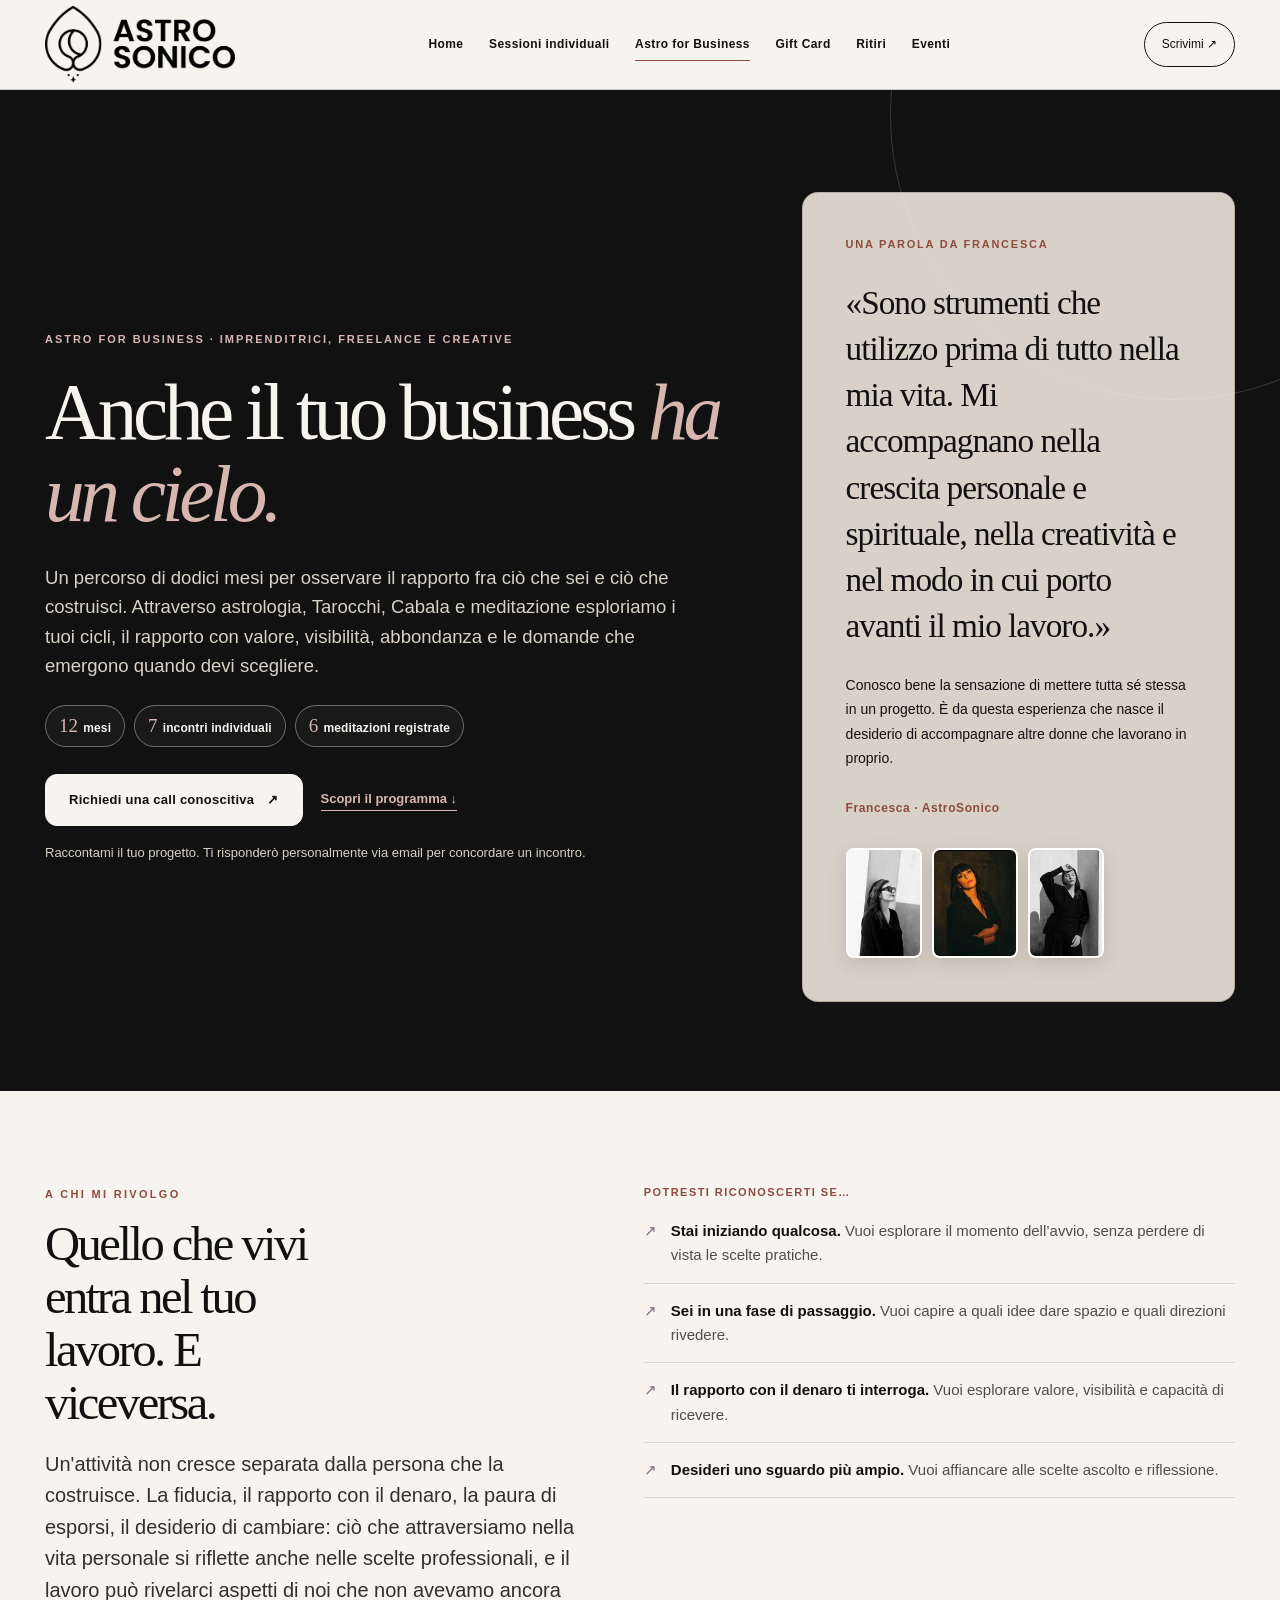
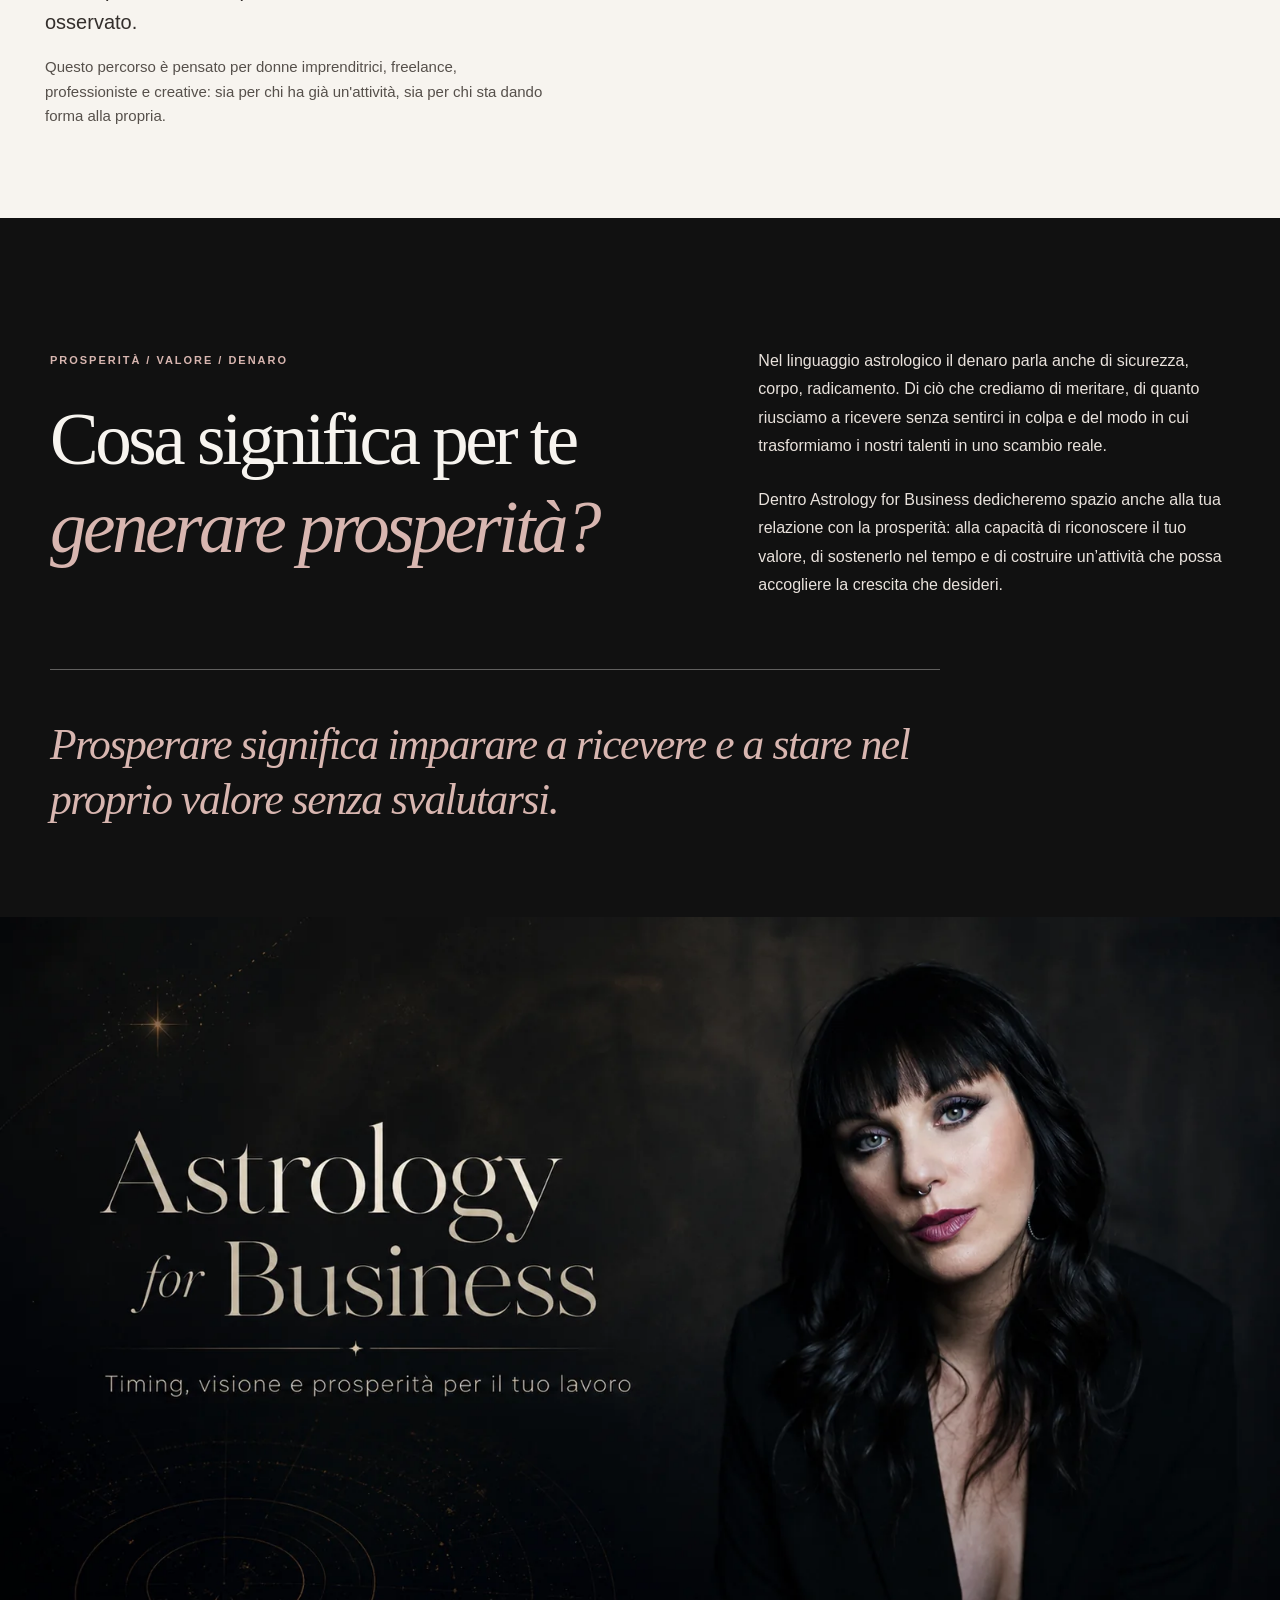
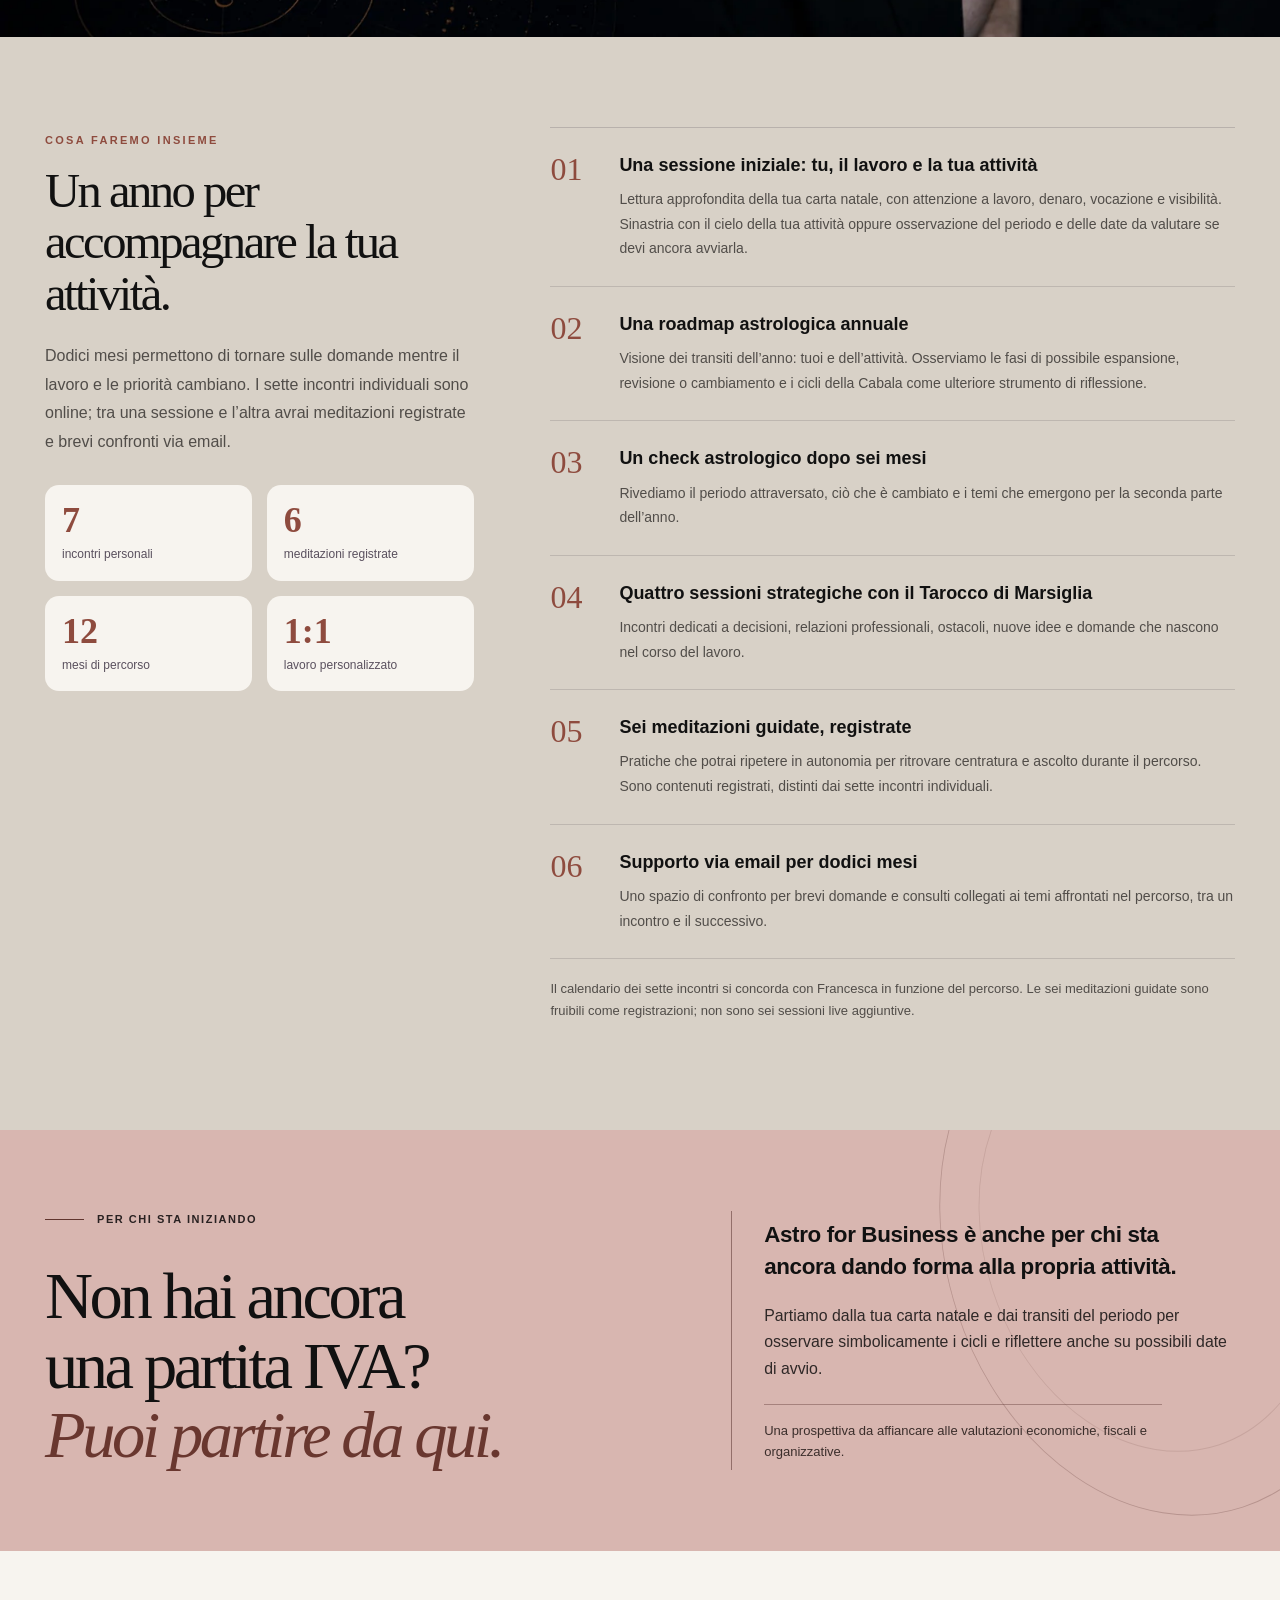
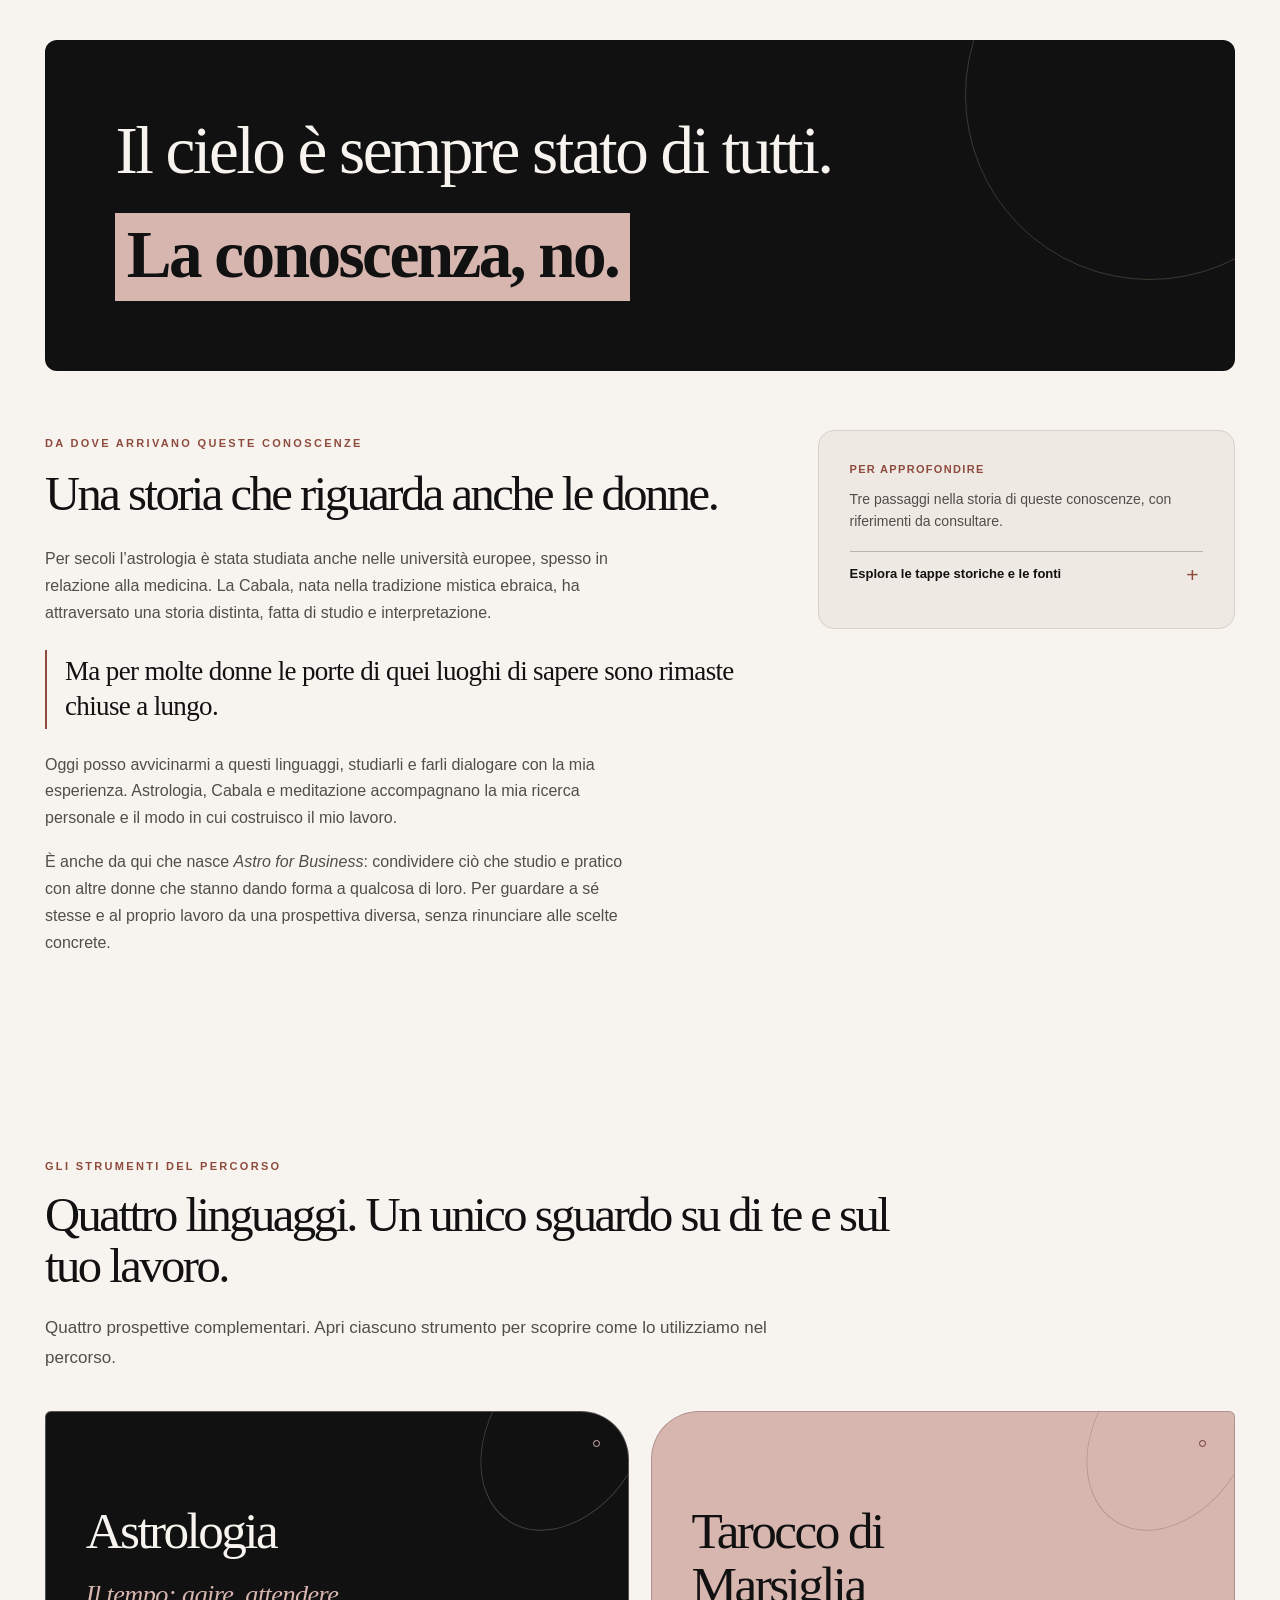
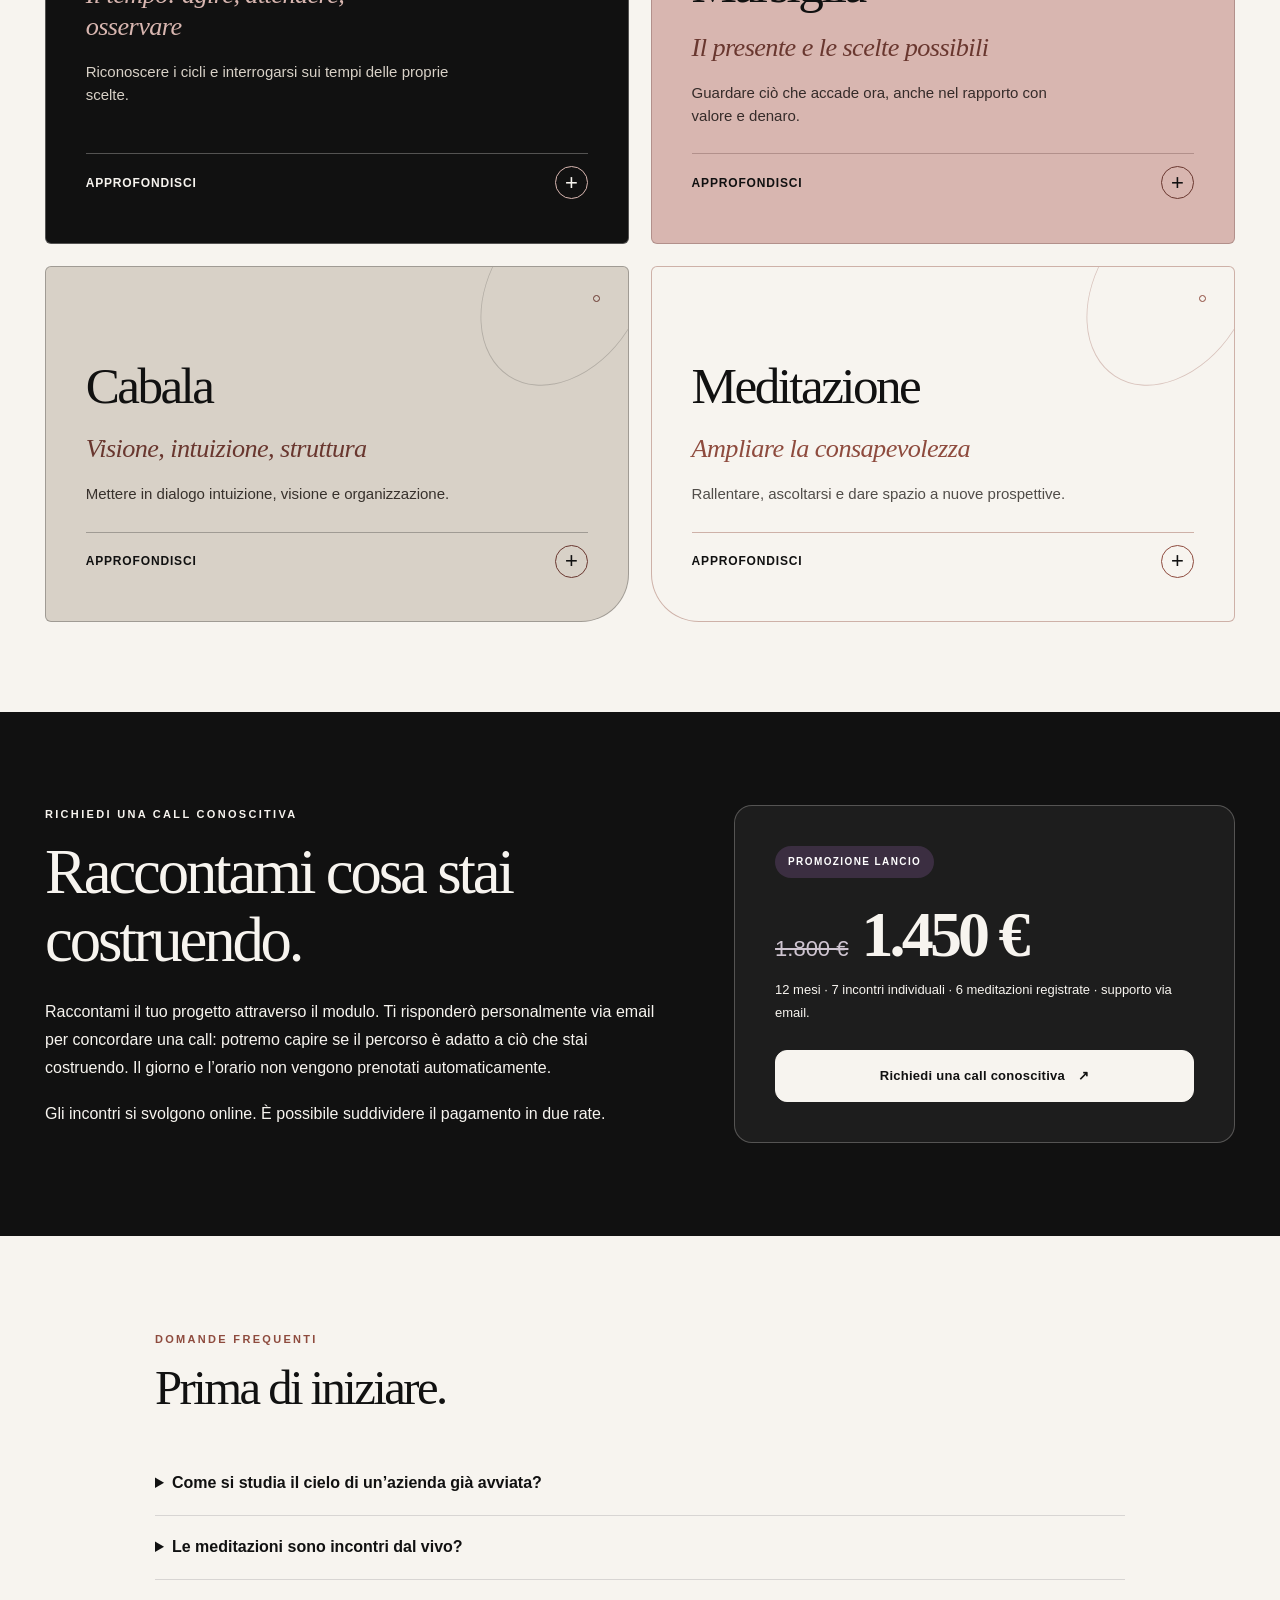
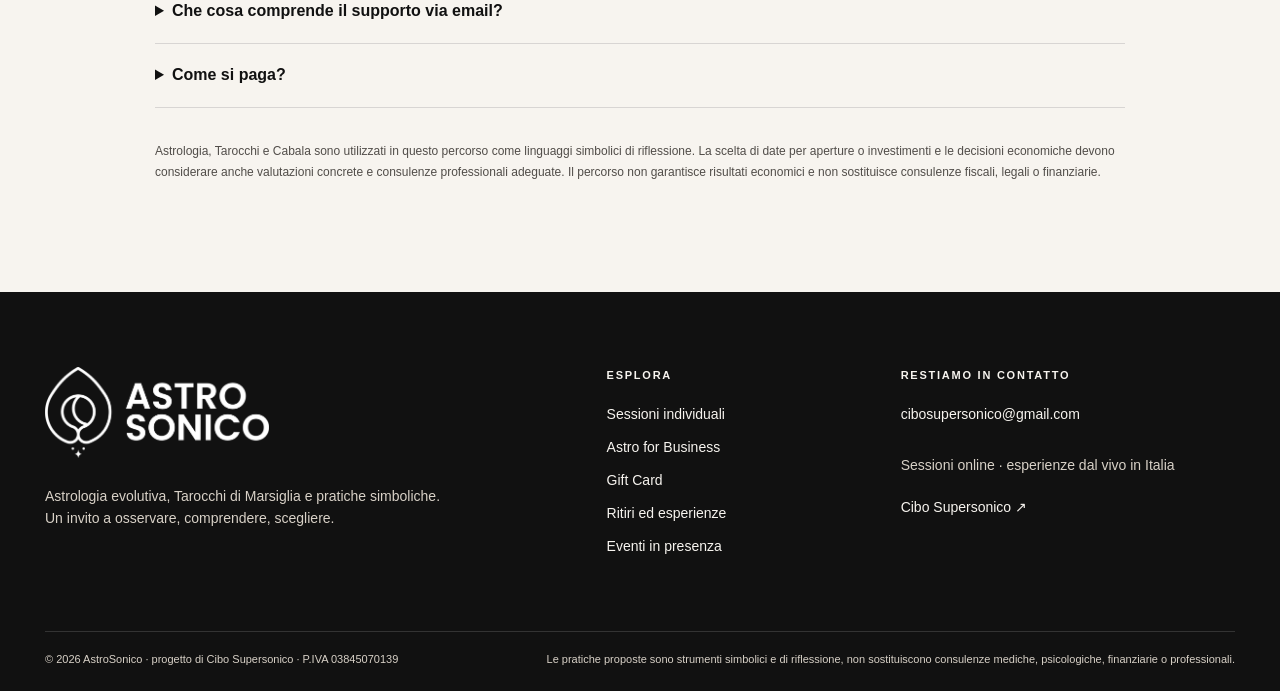
==== commit 76b2e6c6: "Astro for Business: strumenti protagonisti, FAQ mobile senza marker e copy call" ====
--- a/astro-for-business.html
+++ b/astro-for-business.html
@@ -589,115 +589,286 @@
   }
 }
 
-/* Astro for Business · concise method cards with native, accessible disclosures.
-   Scope: #metodo only. Native details/summary works with keyboard and no JS. */
+/* Astro for Business · instrument-led editorial cards.
+   Four equal tools, no numerical rank: names lead, complementary colors follow.
+   Native details/summary remains usable by keyboard without JS. */
 main #metodo .afb-method-grid{
   display:grid;
   grid-template-columns:repeat(2,minmax(0,1fr))!important;
-  gap:17px!important;
+  gap:clamp(14px,1.7vw,22px)!important;
   align-items:stretch;
 }
 main #metodo .afb-method-card.afb-method-reveal{
+  --method-surface:#F7F4EF;
+  --method-ink:#111111;
+  --method-muted:#514D49;
+  --method-accent:#8E4B3E;
+  --method-line:rgba(17,17,17,.28);
+  --method-geometry:rgba(17,17,17,.24);
+  position:relative;
+  isolation:isolate;
+  overflow:hidden;
   display:flex;
   flex-direction:column;
   min-width:0;
-  min-height:0!important;
-  padding:clamp(23px,2.9vw,37px)!important;
-  background:#F7F4EF!important;
-  border:1px solid #D8D1C7!important;
-  border-radius:12px!important;
+  min-height:350px!important;
+  padding:clamp(27px,3.1vw,42px)!important;
+  background:var(--method-surface)!important;
+  color:var(--method-ink)!important;
+  border:1px solid var(--method-line)!important;
+  border-radius:var(--method-corners,12px)!important;
   box-shadow:none!important;
 }
-main #metodo .afb-method-reveal .afb-method-n{
-  color:#8E4B3E!important;
-  font:700 11px/1.45 var(--sans);
-  letter-spacing:.12em;
-  margin:0 0 clamp(18px,2.2vw,28px)!important;
-}
-main #metodo .afb-method-reveal h3{
-  font:400 clamp(26px,2.7vw,35px)/1.15 var(--serif);
-  letter-spacing:-.035em;
-  color:#111111!important;
-  margin:0 0 15px;
-  max-width:20ch;
+main #metodo .afb-method-card.afb-method-reveal > *{
+  position:relative;
+  z-index:1;
+  min-width:0;
+}
+main #metodo .afb-method-card.afb-method-reveal::before{
+  content:"";
+  position:absolute;
+  z-index:0;
+  right:-39px;
+  top:-79px;
+  width:205px;
+  height:205px;
+  border:1px solid var(--method-geometry);
+  border-radius:50%;
+  transform:rotate(33deg) scaleX(.73);
+  pointer-events:none;
+}
+main #metodo .afb-method-card.afb-method-reveal::after{
+  content:"";
+  position:absolute;
+  z-index:0;
+  top:28px;
+  right:28px;
+  width:7px;
+  height:7px;
+  border:1px solid var(--method-accent);
+  border-radius:50%;
+  pointer-events:none;
+}
+main #metodo .afb-method-card--astro{
+  --method-surface:#111111!important;
+  --method-ink:#F7F4EF!important;
+  --method-muted:#D8D1C7!important;
+  --method-accent:#D8B6B0!important;
+  --method-line:rgba(247,244,239,.29)!important;
+  --method-geometry:rgba(247,244,239,.22)!important;
+  --method-corners:6px 48px 6px 6px;
+}
+main #metodo .afb-method-card--tarot{
+  --method-surface:#D8B6B0!important;
+  --method-ink:#111111!important;
+  --method-muted:#352B29!important;
+  --method-accent:#69372F!important;
+  --method-line:rgba(76,42,37,.27)!important;
+  --method-geometry:rgba(76,42,37,.23)!important;
+  --method-corners:48px 6px 6px 6px;
+}
+main #metodo .afb-method-card--cabala{
+  --method-surface:#D8D1C7!important;
+  --method-ink:#111111!important;
+  --method-muted:#37312C!important;
+  --method-accent:#69372F!important;
+  --method-line:rgba(17,17,17,.28)!important;
+  --method-geometry:rgba(17,17,17,.19)!important;
+  --method-corners:6px 6px 48px 6px;
+}
+main #metodo .afb-method-card--meditation{
+  --method-surface:#F7F4EF!important;
+  --method-ink:#111111!important;
+  --method-muted:#514D49!important;
+  --method-accent:#8E4B3E!important;
+  --method-line:rgba(142,75,62,.4)!important;
+  --method-geometry:rgba(142,75,62,.29)!important;
+  --method-corners:6px 6px 6px 48px;
+}
+main #metodo .afb-method-card--tarot::before{
+  width:172px;
+  height:172px;
+  top:-68px;
+  right:-35px;
+  transform:rotate(25deg) scale(.85);
+  border-radius:16px;
+}
+main #metodo .afb-method-card--cabala::before{
+  width:215px;
+  height:215px;
+  top:-91px;
+  right:-44px;
+  border-radius:0;
+  transform:rotate(29deg) scale(.79);
+}
+main #metodo .afb-method-card--meditation::before{
+  width:188px;
+  height:188px;
+  top:-80px;
+  right:-40px;
+  border-radius:50%;
+  border-style:dashed;
+  transform:rotate(-25deg) scaleX(.87);
+}
+main #metodo .afb-method-reveal .afb-method-tool-name{
+  margin:clamp(38px,4.1vw,56px) 0 21px!important;
+  max-width:13ch;
+  overflow-wrap:normal;
+  font-family:var(--serif)!important;
+  font-size:clamp(39px,4vw,55px)!important;
+  line-height:1.04!important;
+  font-weight:400!important;
+  letter-spacing:-.05em!important;
+  color:var(--method-ink)!important;
+  text-wrap:balance;
+}
+main #metodo .afb-method-reveal .afb-method-line{
+  font-family:var(--serif)!important;
+  font-style:italic;
+  font-weight:400!important;
+  font-size:clamp(21px,2.05vw,27px)!important;
+  line-height:1.22!important;
+  letter-spacing:-.022em;
+  color:var(--method-accent)!important;
+  margin:0 0 17px!important;
+  max-width:27ch;
+}
+main #metodo .afb-method-card--tarot .afb-method-line,
+main #metodo .afb-method-card--cabala .afb-method-line{
+  color:#69372F!important;
 }
 main #metodo .afb-method-reveal > .afb-method-teaser{
-  font:400 15px/1.58 var(--sans);
-  color:#514D49!important;
-  margin:0 0 22px;
-  max-width:49ch;
-}
-main #metodo .afb-method-detail{
+  font:400 15px/1.55 var(--sans)!important;
+  color:var(--method-muted)!important;
+  margin:0 0 26px!important;
+  max-width:45ch;
+}
+main #metodo .afb-method-reveal .afb-method-detail{
   margin-top:auto;
-  border-top:1px solid #C6BFB7;
-  padding-top:0;
-  color:#111111;
-}
-main #metodo .afb-method-detail summary{
+  border:0;
+  border-top:1px solid var(--method-line)!important;
+  padding:0;
+  color:var(--method-ink)!important;
+}
+main #metodo .afb-method-detail > summary{
   display:flex;
   justify-content:space-between;
   align-items:center;
   gap:14px;
   min-height:48px;
-  padding:13px 0 5px;
-  color:#69372F;
-  font:700 12px/1.35 var(--sans);
+  padding:12px 0 4px;
+  color:var(--method-ink)!important;
+  font:700 12px/1.35 var(--sans)!important;
   letter-spacing:.07em;
   text-transform:uppercase;
-  list-style:none;
+  list-style:none!important;
   cursor:pointer;
   -webkit-tap-highlight-color:transparent;
 }
-main #metodo .afb-method-detail summary::-webkit-details-marker{display:none}
-main #metodo .afb-method-detail summary::marker{content:""}
-main #metodo .afb-method-detail summary:focus-visible{
-  outline:2px solid #8E4B3E;
+main #metodo .afb-method-detail > summary::-webkit-details-marker{display:none}
+main #metodo .afb-method-detail > summary::marker{content:""}
+main #metodo .afb-method-detail > summary:focus-visible{
+  outline:2px solid var(--method-accent);
   outline-offset:3px;
   border-radius:3px;
 }
 main #metodo .afb-method-detail .afb-method-plus{
   display:inline-grid;
   place-items:center;
-  flex:0 0 29px;
-  width:29px;
-  height:29px;
-  border:1px solid #AC8F88;
+  flex:0 0 33px;
+  width:33px;
+  height:33px;
+  border:1px solid var(--method-accent);
   border-radius:50%;
-  color:#69372F;
+  color:var(--method-ink)!important;
   font:400 22px/1 var(--sans);
   transition:transform .2s ease,background-color .2s ease;
 }
 main #metodo .afb-method-detail[open] .afb-method-plus{
   transform:rotate(45deg);
-  background:#D8B6B0;
-  border-color:#D8B6B0;
+  background:var(--method-accent)!important;
+  border-color:var(--method-accent)!important;
 }
 main #metodo .afb-method-close-label{display:none}
 main #metodo .afb-method-detail[open] .afb-method-open-label{display:none}
 main #metodo .afb-method-detail[open] .afb-method-close-label{display:inline}
-main #metodo .afb-method-expanded{padding:15px 0 5px}
+main #metodo .afb-method-expanded{padding:15px 0 8px}
 main #metodo .afb-method-expanded p{
-  font:400 15px/1.7 var(--sans);
-  color:#514D49!important;
+  color:var(--method-ink)!important;
+  font:400 15px/1.66 var(--sans)!important;
   margin:0;
   max-width:60ch;
 }
 @media screen and (max-width:900px){
-  main #metodo .afb-method-grid{grid-template-columns:1fr!important;gap:12px!important}
+  main #metodo .afb-method-grid{grid-template-columns:1fr!important;gap:16px!important}
 }
 @media screen and (max-width:640px){
-  main #metodo .afb-method-card.afb-method-reveal{padding:22px 20px 15px!important}
-  main #metodo .afb-method-reveal .afb-method-n{font-size:10px;margin-bottom:16px!important}
-  main #metodo .afb-method-reveal h3{font-size:28px;line-height:1.17;margin-bottom:12px}
+  main #metodo .afb-method-card.afb-method-reveal{
+    min-height:0!important;
+    padding:clamp(24px,6vw,30px) clamp(22px,5.7vw,29px) 17px!important;
+  }
+  main #metodo .afb-method-card.afb-method-reveal::before{
+    width:155px;
+    height:155px;
+    right:-39px;
+    top:-66px;
+  }
+  main #metodo .afb-method-card.afb-method-reveal::after{top:21px;right:21px}
+  main #metodo .afb-method-reveal .afb-method-tool-name{
+    font-size:clamp(34px,9.25vw,45px)!important;
+    margin:29px 0 18px!important;
+    line-height:1.05!important;
+    max-width:13ch;
+  }
+  main #metodo .afb-method-reveal .afb-method-line{
+    font-size:clamp(21px,5.5vw,25px)!important;
+    line-height:1.2!important;
+    margin-bottom:15px!important;
+  }
   main #metodo .afb-method-reveal > .afb-method-teaser{
-    font-size:14px!important;line-height:1.56!important;margin-bottom:15px
-  }
-  main #metodo .afb-method-detail summary{min-height:48px;font-size:11px;padding-top:10px}
-  main #metodo .afb-method-expanded{padding-top:14px}
-  main #metodo .afb-method-expanded p{font-size:14px!important;line-height:1.67!important}
+    font-size:14px!important;
+    line-height:1.52!important;
+    margin-bottom:19px!important;
+  }
+  main #metodo .afb-method-detail > summary{min-height:48px;font-size:11px!important}
+  main #metodo .afb-method-expanded p{font-size:14px!important;line-height:1.62!important}
 }
 @media(prefers-reduced-motion:reduce){
   main #metodo .afb-method-detail .afb-method-plus{transition:none!important}
+}
+
+/* Astro for Business · no native FAQ arrows/emoji on mobile: text-only +/− controls. */
+@media screen and (max-width:640px){
+  main .afb-faq details > summary{
+    display:flex!important;
+    justify-content:space-between!important;
+    align-items:center!important;
+    min-height:48px!important;
+    gap:18px!important;
+    list-style:none!important;
+    cursor:pointer;
+    padding:13px 1px!important;
+    font-size:15px!important;
+    line-height:1.42!important;
+    color:#111111!important;
+  }
+  main .afb-faq details > summary::-webkit-details-marker{display:none!important}
+  main .afb-faq details > summary::marker{content:""!important;font-size:0!important}
+  main .afb-faq details > summary::before{content:none!important;display:none!important}
+  main .afb-faq details > summary::after{
+    content:"+"!important;
+    flex:none;
+    display:inline-flex!important;
+    justify-content:center;
+    align-items:center;
+    width:26px;
+    height:26px;
+    border:1px solid #8E4B3E;
+    border-radius:50%;
+    font:400 21px/1 var(--sans);
+    color:#8E4B3E!important;
+  }
+  main .afb-faq details[open] > summary::after{content:"−"!important}
 }
 
 /* Astro for Business · prosperity editorial manifesto.
@@ -1170,36 +1341,36 @@
 <div class="afb-section-heading"><span class="eyebrow">Gli strumenti del percorso</span><h2 class="h-medium">Quattro linguaggi. Un unico sguardo su di te e sul tuo lavoro.</h2>
 <p>Quattro prospettive complementari. Apri ciascuno strumento per scoprire come lo utilizziamo nel percorso.</p></div>
 <div class="afb-method-grid">
-<article class="afb-method-card afb-method-reveal">
-  <span class="afb-method-n">01 / ASTROLOGIA</span>
-  <h3>Il tempo: agire, attendere, osservare</h3>
+<article class="afb-method-card afb-method-reveal afb-method-card--astro">
+  <h3 class="afb-method-tool-name">Astrologia</h3>
+  <p class="afb-method-line">Il tempo: agire, attendere, osservare</p>
   <p class="afb-method-teaser">Riconoscere i cicli e interrogarsi sui tempi delle proprie scelte.</p>
   <details class="afb-method-detail">
     <summary><span class="afb-method-open-label">Approfondisci</span><span class="afb-method-close-label">Riduci</span><span class="afb-method-plus" aria-hidden="true">+</span></summary>
     <div class="afb-method-expanded"><p>Incrociamo la tua carta natale con i transiti personali e, quando possibile, con il cielo della tua attività. Osserviamo simbolicamente fasi di slancio, attesa e revisione: uno sguardo che può farti notare occasioni trascurate, anche quando rifletti su possibili date di lancio. Le scelte restano ancorate alle condizioni reali del tuo lavoro.</p></div>
   </details>
 </article>
-<article class="afb-method-card afb-method-reveal">
-  <span class="afb-method-n">02 / TAROCCO DI MARSIGLIA</span>
-  <h3>Il presente e le scelte possibili</h3>
+<article class="afb-method-card afb-method-reveal afb-method-card--tarot">
+  <h3 class="afb-method-tool-name">Tarocco di Marsiglia</h3>
+  <p class="afb-method-line">Il presente e le scelte possibili</p>
   <p class="afb-method-teaser">Guardare ciò che accade ora, anche nel rapporto con valore e denaro.</p>
   <details class="afb-method-detail">
     <summary><span class="afb-method-open-label">Approfondisci</span><span class="afb-method-close-label">Riduci</span><span class="afb-method-plus" aria-hidden="true">+</span></summary>
     <div class="afb-method-expanded"><p>Il Tarocco ci aiuta a dare immagini e parole a ciò che accade ora: decisioni da affrontare, rapporto con il valore e con il denaro, difficoltà a esporsi, disponibilità a ricevere e significato personale dell'abbondanza. Non sceglie al posto tuo: apre domande e prospettive.</p></div>
   </details>
 </article>
-<article class="afb-method-card afb-method-reveal">
-  <span class="afb-method-n">03 / CABALA</span>
-  <h3>Visione, intuizione, struttura</h3>
+<article class="afb-method-card afb-method-reveal afb-method-card--cabala">
+  <h3 class="afb-method-tool-name">Cabala</h3>
+  <p class="afb-method-line">Visione, intuizione, struttura</p>
   <p class="afb-method-teaser">Mettere in dialogo intuizione, visione e organizzazione.</p>
   <details class="afb-method-detail">
     <summary><span class="afb-method-open-label">Approfondisci</span><span class="afb-method-close-label">Riduci</span><span class="afb-method-plus" aria-hidden="true">+</span></summary>
     <div class="afb-method-expanded"><p>Attraverso un sistema di pensiero, archetipi e corrispondenze simboliche, esploriamo il dialogo fra intuizione e struttura. Una prospettiva da portare anche nelle domande su organizzazione, leadership e strategia, senza trasformarla in una formula di gestione aziendale.</p></div>
   </details>
 </article>
-<article class="afb-method-card afb-method-reveal">
-  <span class="afb-method-n">04 / MEDITAZIONE</span>
-  <h3>Ampliare la consapevolezza</h3>
+<article class="afb-method-card afb-method-reveal afb-method-card--meditation">
+  <h3 class="afb-method-tool-name">Meditazione</h3>
+  <p class="afb-method-line">Ampliare la consapevolezza</p>
   <p class="afb-method-teaser">Rallentare, ascoltarsi e dare spazio a nuove prospettive.</p>
   <details class="afb-method-detail">
     <summary><span class="afb-method-open-label">Approfondisci</span><span class="afb-method-close-label">Riduci</span><span class="afb-method-plus" aria-hidden="true">+</span></summary>
@@ -1211,7 +1382,7 @@
 
 
 <section class="afb-cta" id="richiedi-informazioni"><div class="container afb-cta-grid">
-<div><span class="eyebrow">Richiedi una call conoscitiva</span><h2>Ti va di raccontarmi cosa stai costruendo?</h2><p>Raccontami il tuo progetto attraverso il modulo. Ti risponderò personalmente via email per concordare una call: potremo capire se il percorso è adatto a ciò che stai costruendo. Il giorno e l’orario non vengono prenotati automaticamente.</p><p>Gli incontri si svolgono online. È possibile suddividere il pagamento in due rate.</p></div>
+<div><span class="eyebrow">Richiedi una call conoscitiva</span><h2>Raccontami cosa stai costruendo.</h2><p>Raccontami il tuo progetto attraverso il modulo. Ti risponderò personalmente via email per concordare una call: potremo capire se il percorso è adatto a ciò che stai costruendo. Il giorno e l’orario non vengono prenotati automaticamente.</p><p>Gli incontri si svolgono online. È possibile suddividere il pagamento in due rate.</p></div>
 <div class="afb-cta-price"><span class="afb-promo">Promozione lancio</span><div class="afb-price-line"><del class="afb-old">1.800 €</del><strong class="afb-new">1.450 €</strong></div><p>12 mesi · 7 incontri individuali · 6 meditazioni registrate · supporto via email.</p><a class="button" href="prenota-call-business.html"><span class="afb-call-label-desktop">Richiedi una call conoscitiva</span><span class="afb-call-label-mobile">Candidati<span class="afb-call-mobile-context"> per una call conoscitiva</span></span> <span class="mobile-action-glyph" aria-hidden="true">↗</span></a></div>
 </div></section>
 <section class="afb-section"><div class="container afb-faq"><div class="afb-section-heading"><span class="eyebrow">Domande frequenti</span><h2 class="h-medium">Prima di iniziare.</h2></div>
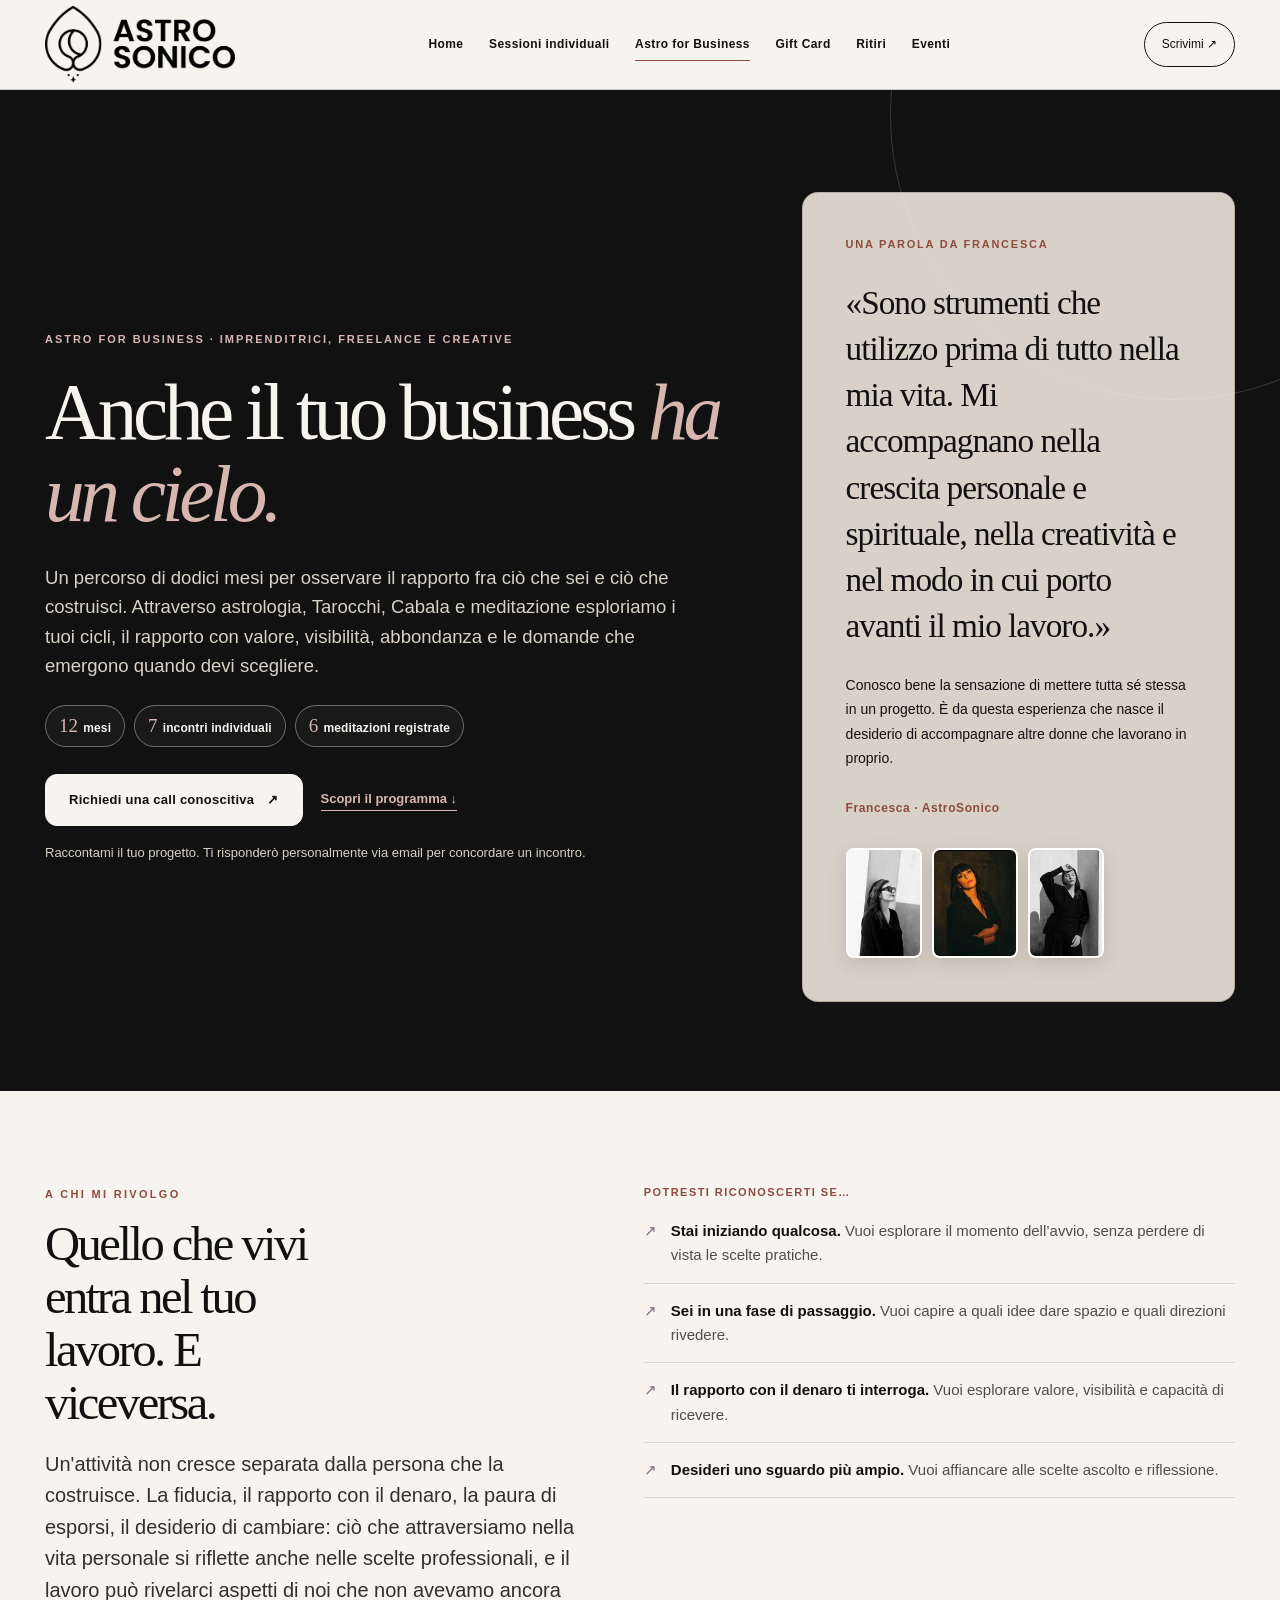
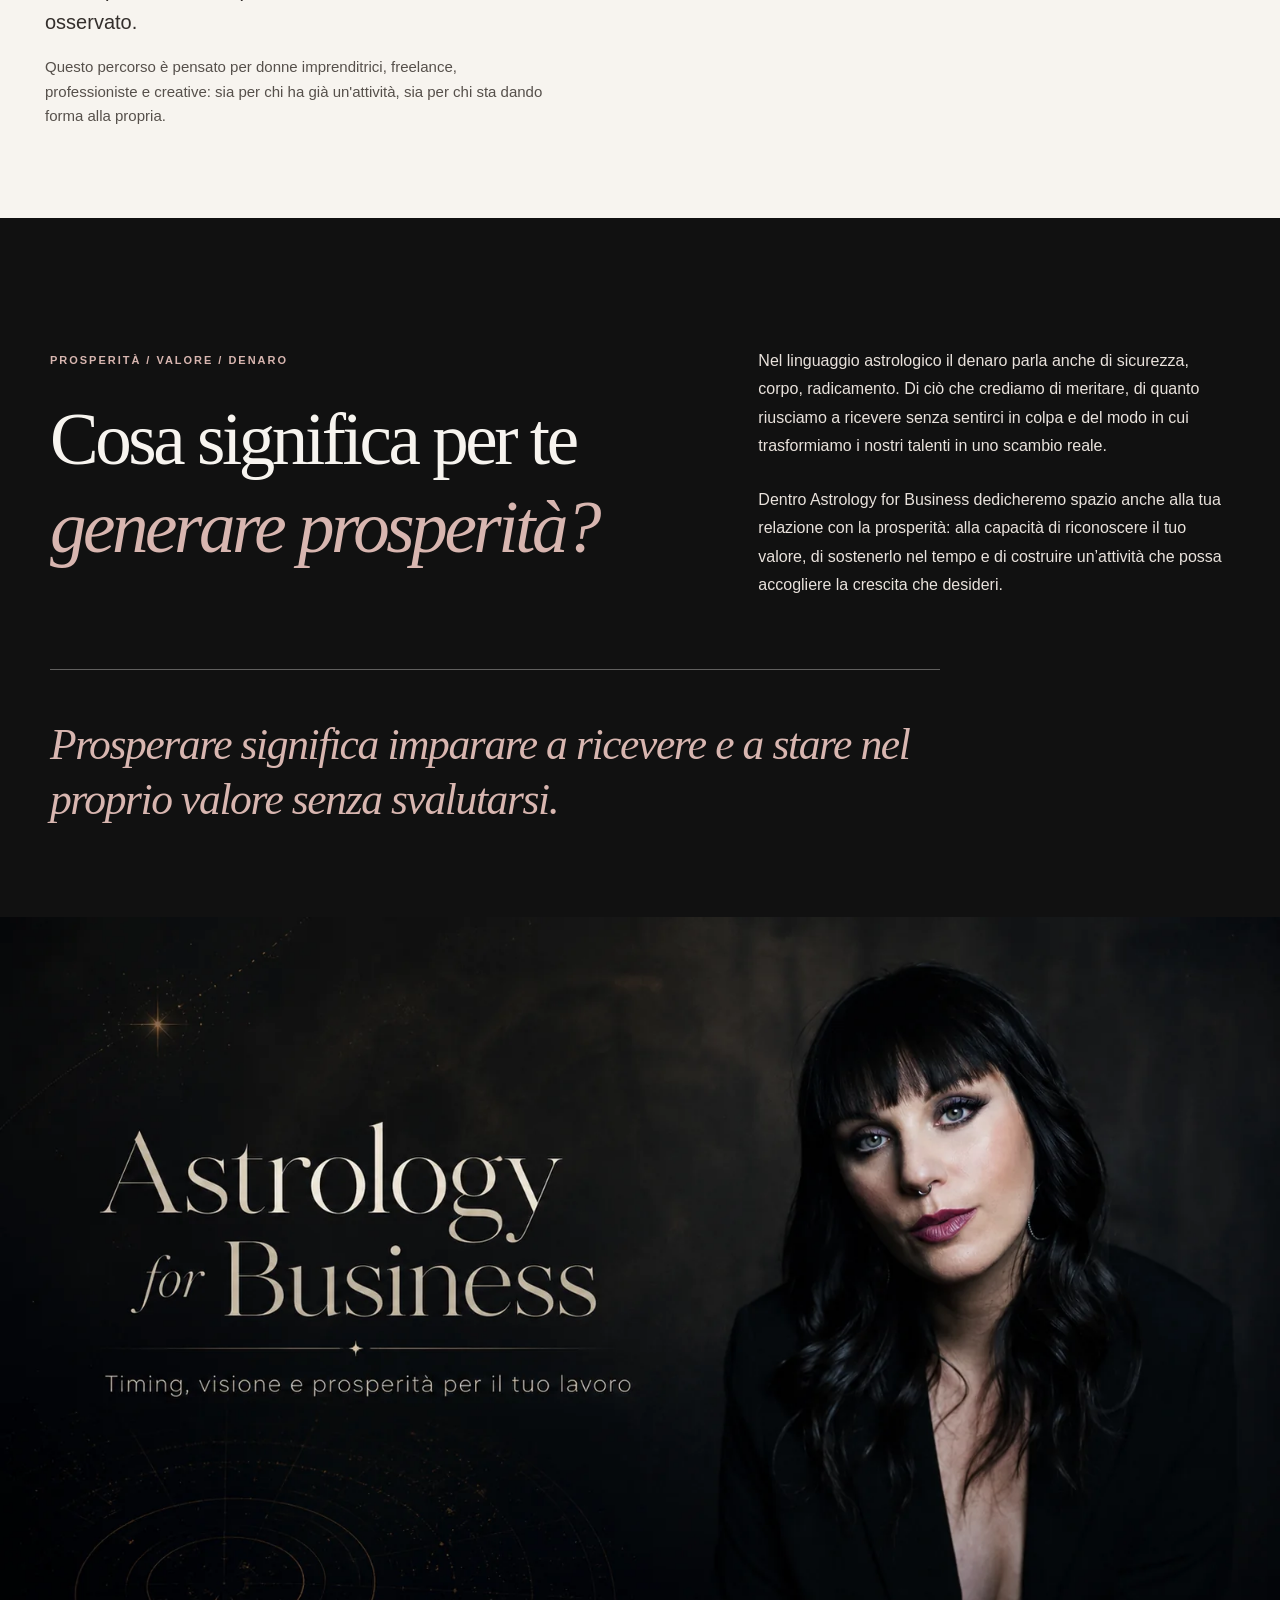
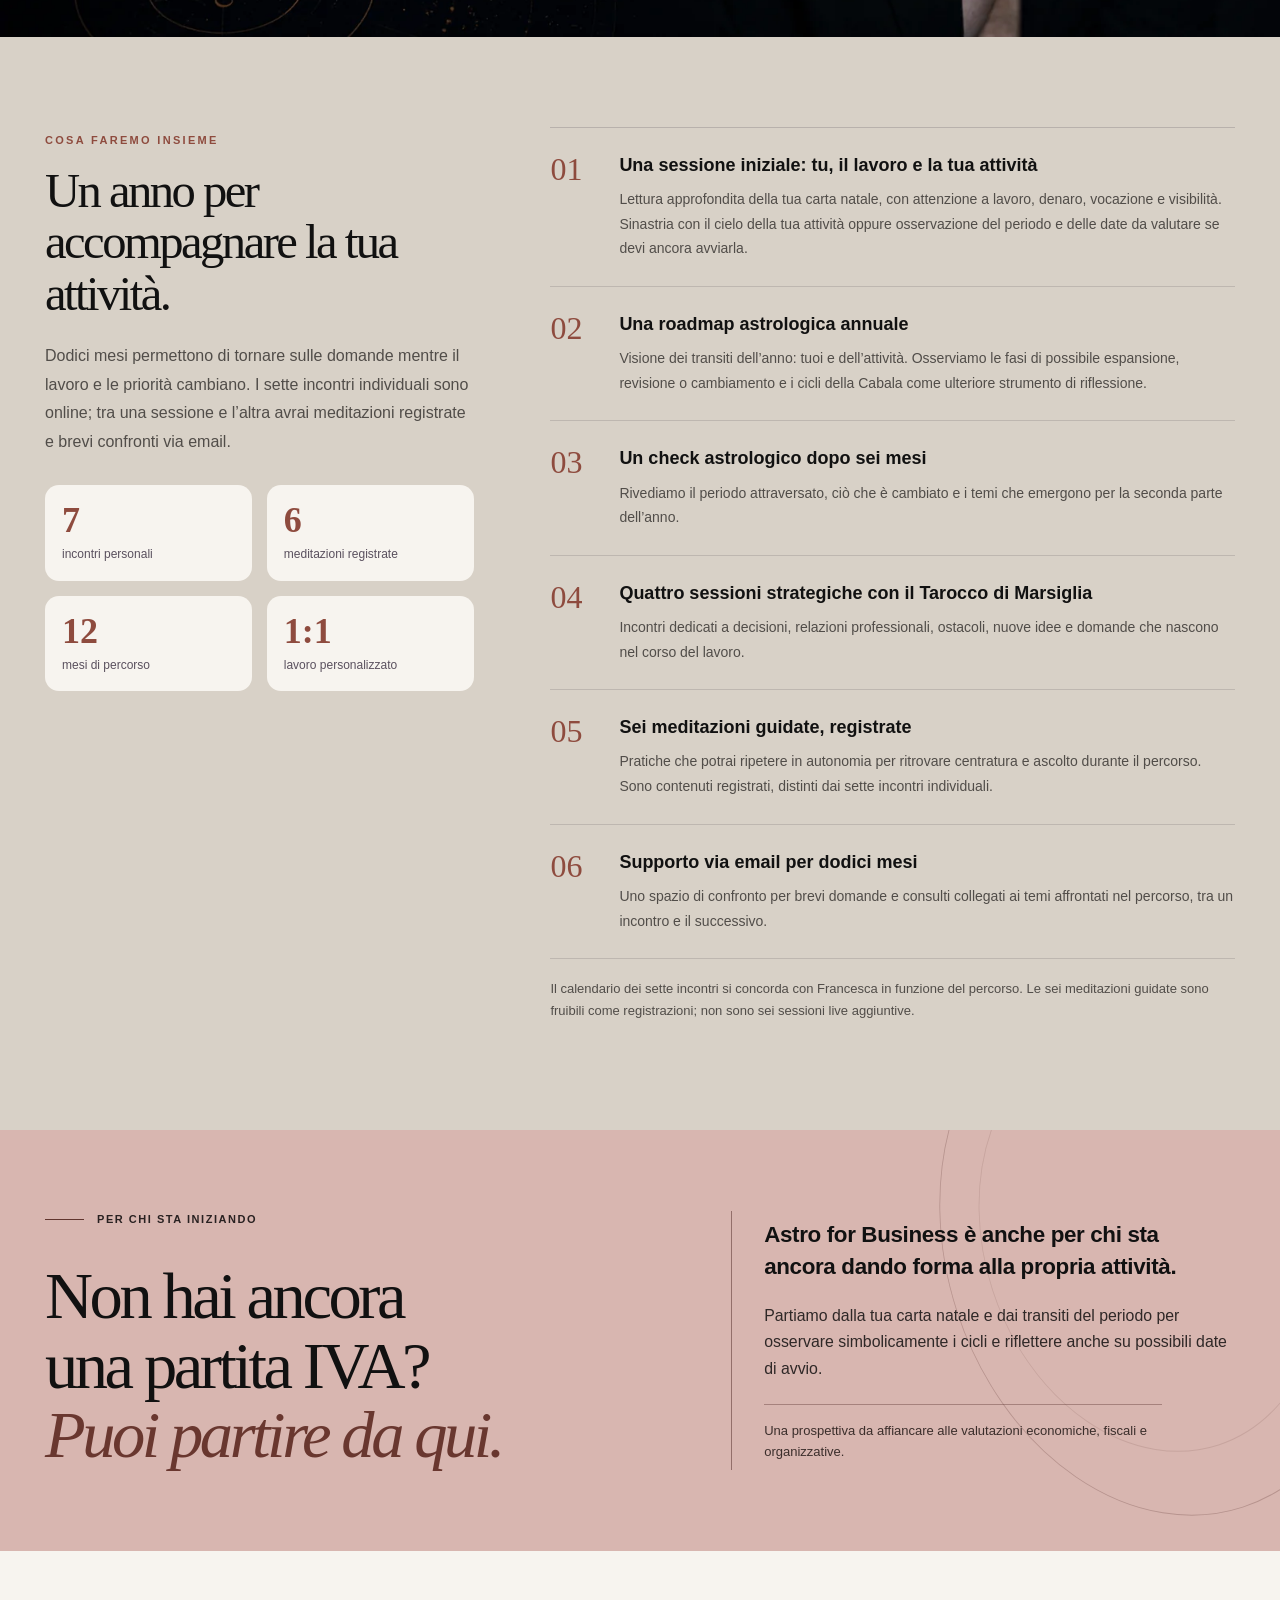
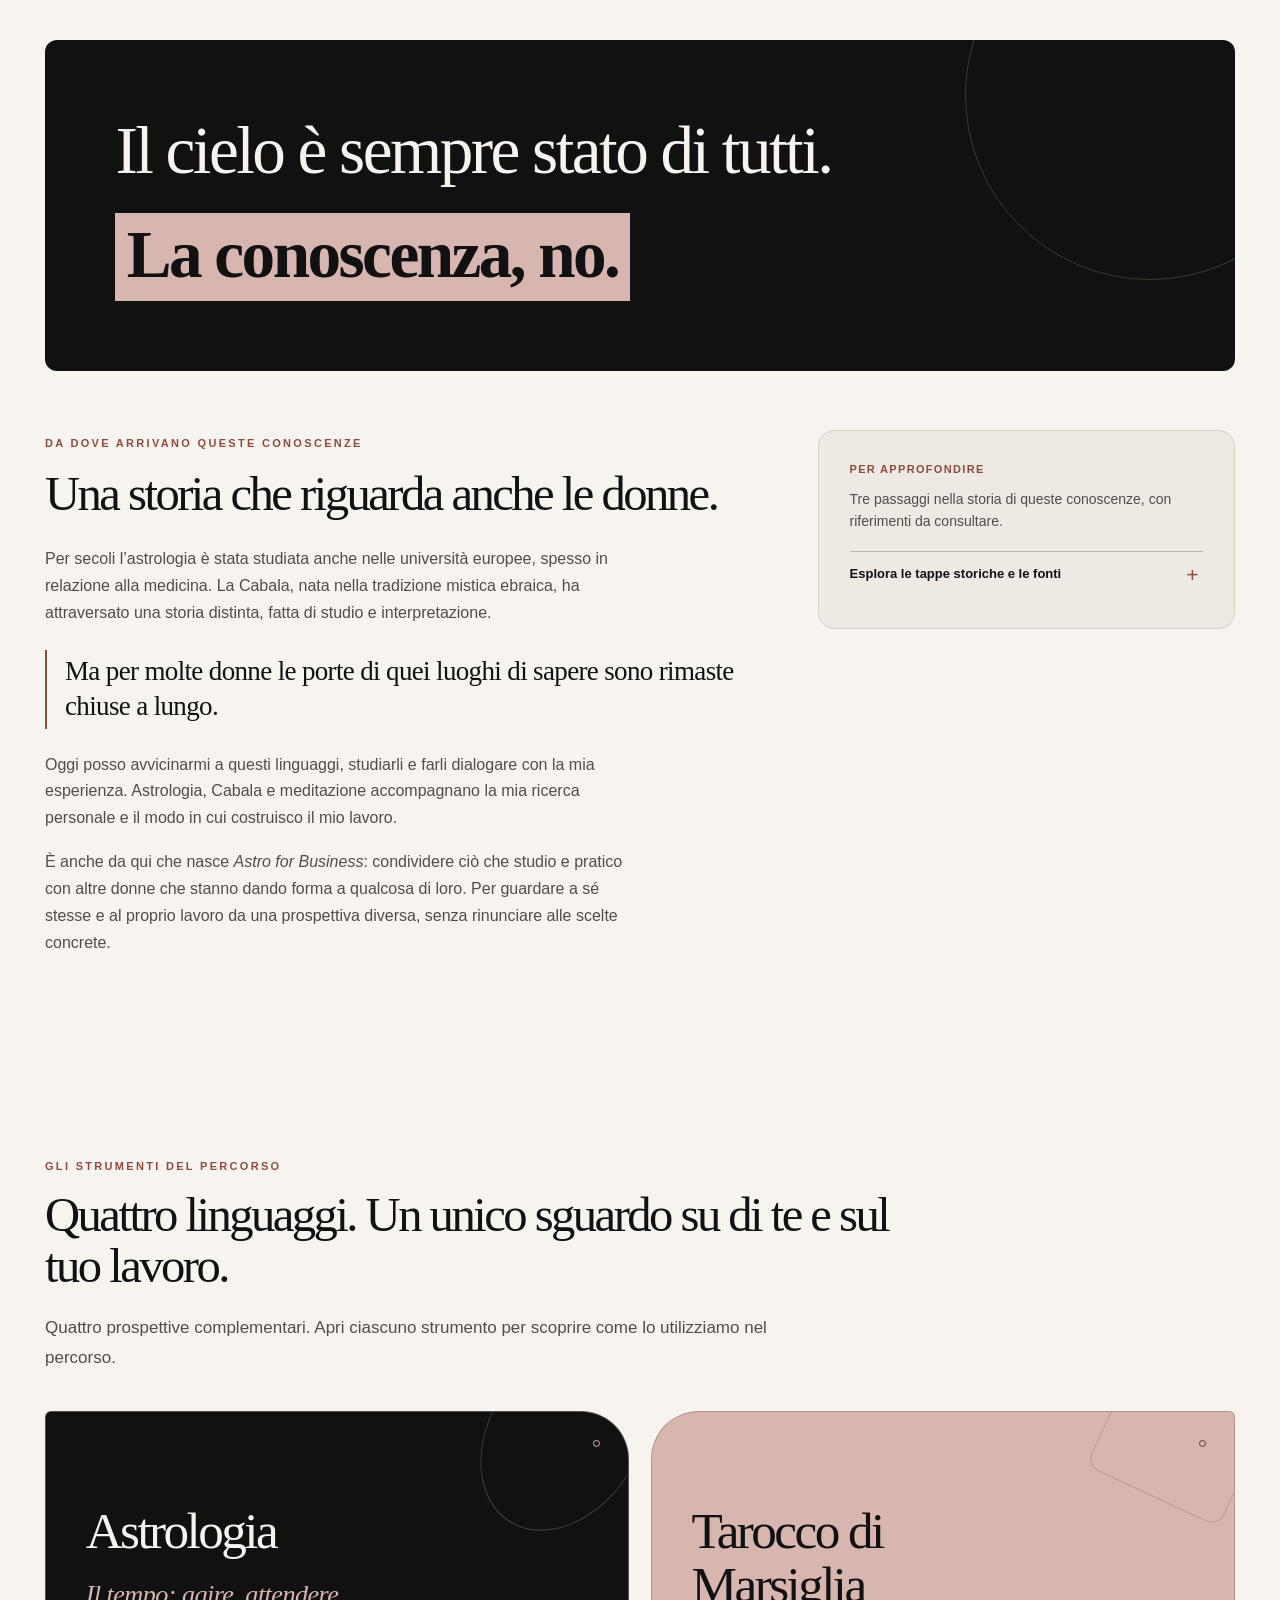
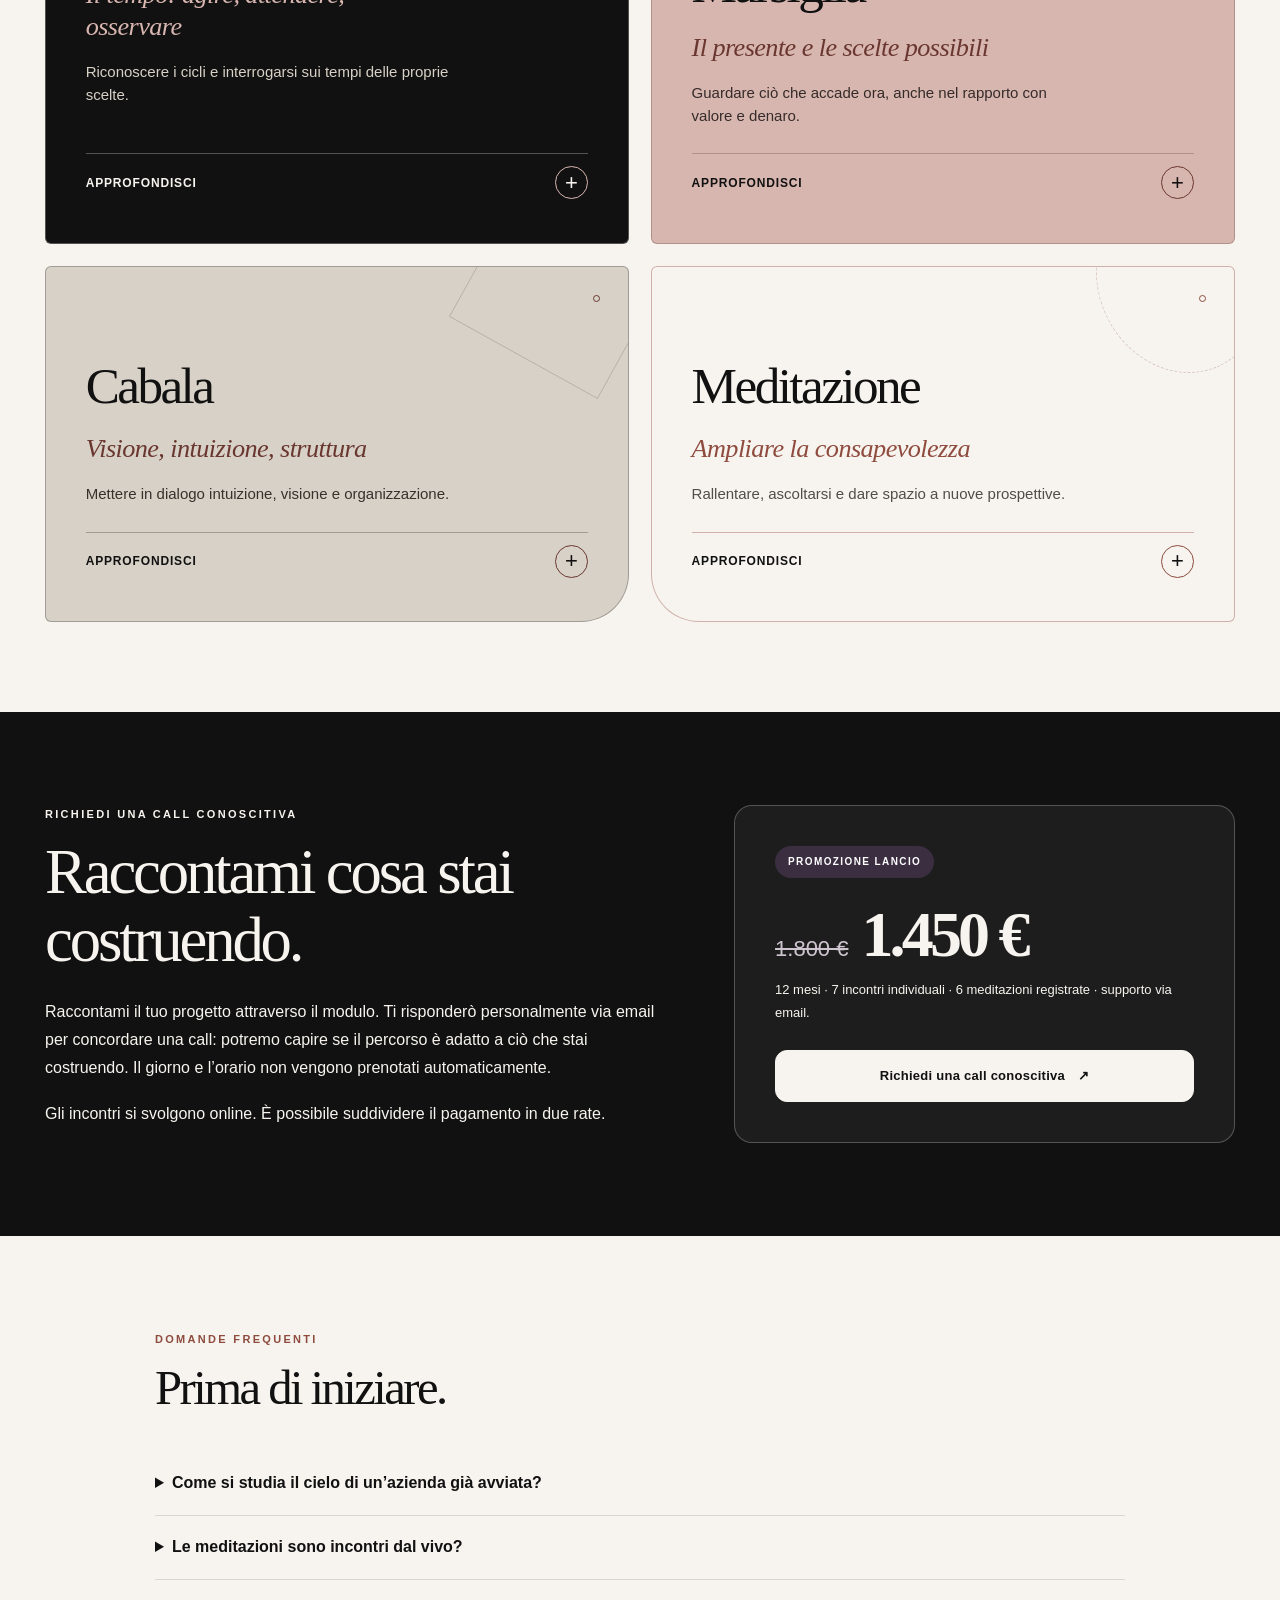
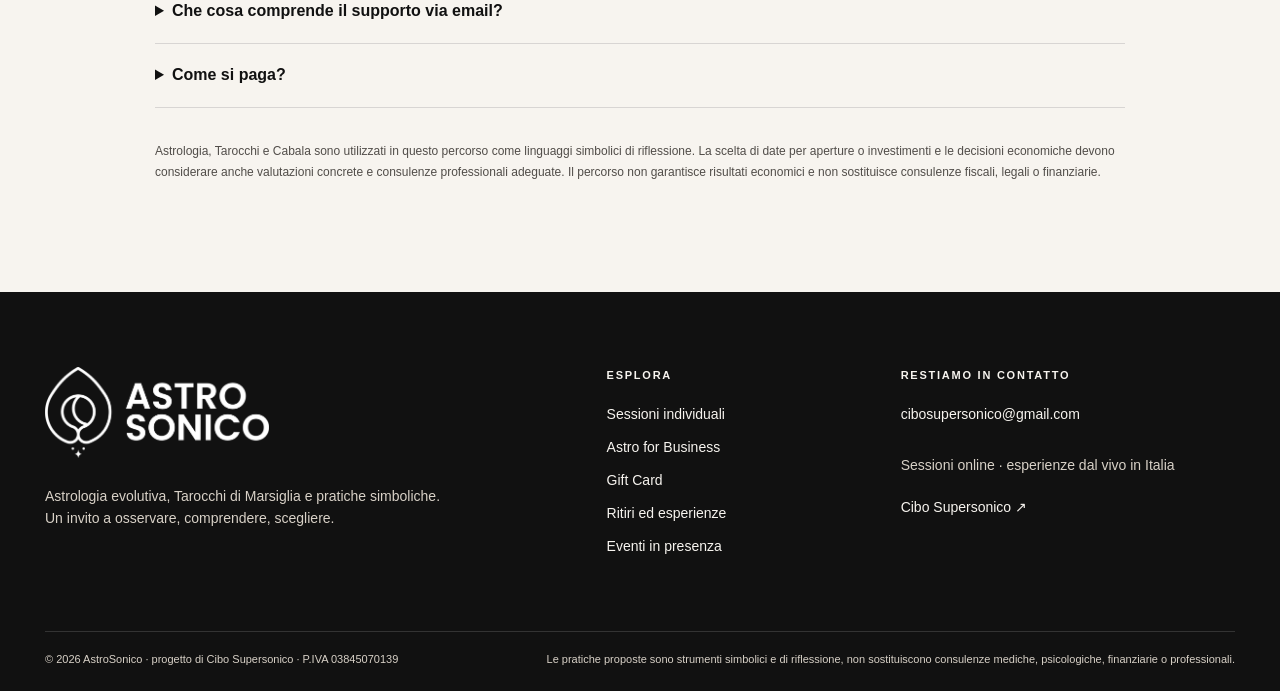
==== commit 6ccb5962: "Astro for Business: correggi priorità CSS delle forme dei box strumenti" ====
--- a/astro-for-business.html
+++ b/astro-for-business.html
@@ -685,7 +685,7 @@
   --method-geometry:rgba(142,75,62,.29)!important;
   --method-corners:6px 6px 6px 48px;
 }
-main #metodo .afb-method-card--tarot::before{
+main #metodo .afb-method-card.afb-method-card--tarot::before{
   width:172px;
   height:172px;
   top:-68px;
@@ -693,7 +693,7 @@
   transform:rotate(25deg) scale(.85);
   border-radius:16px;
 }
-main #metodo .afb-method-card--cabala::before{
+main #metodo .afb-method-card.afb-method-card--cabala::before{
   width:215px;
   height:215px;
   top:-91px;
@@ -701,7 +701,7 @@
   border-radius:0;
   transform:rotate(29deg) scale(.79);
 }
-main #metodo .afb-method-card--meditation::before{
+main #metodo .afb-method-card.afb-method-card--meditation::before{
   width:188px;
   height:188px;
   top:-80px;
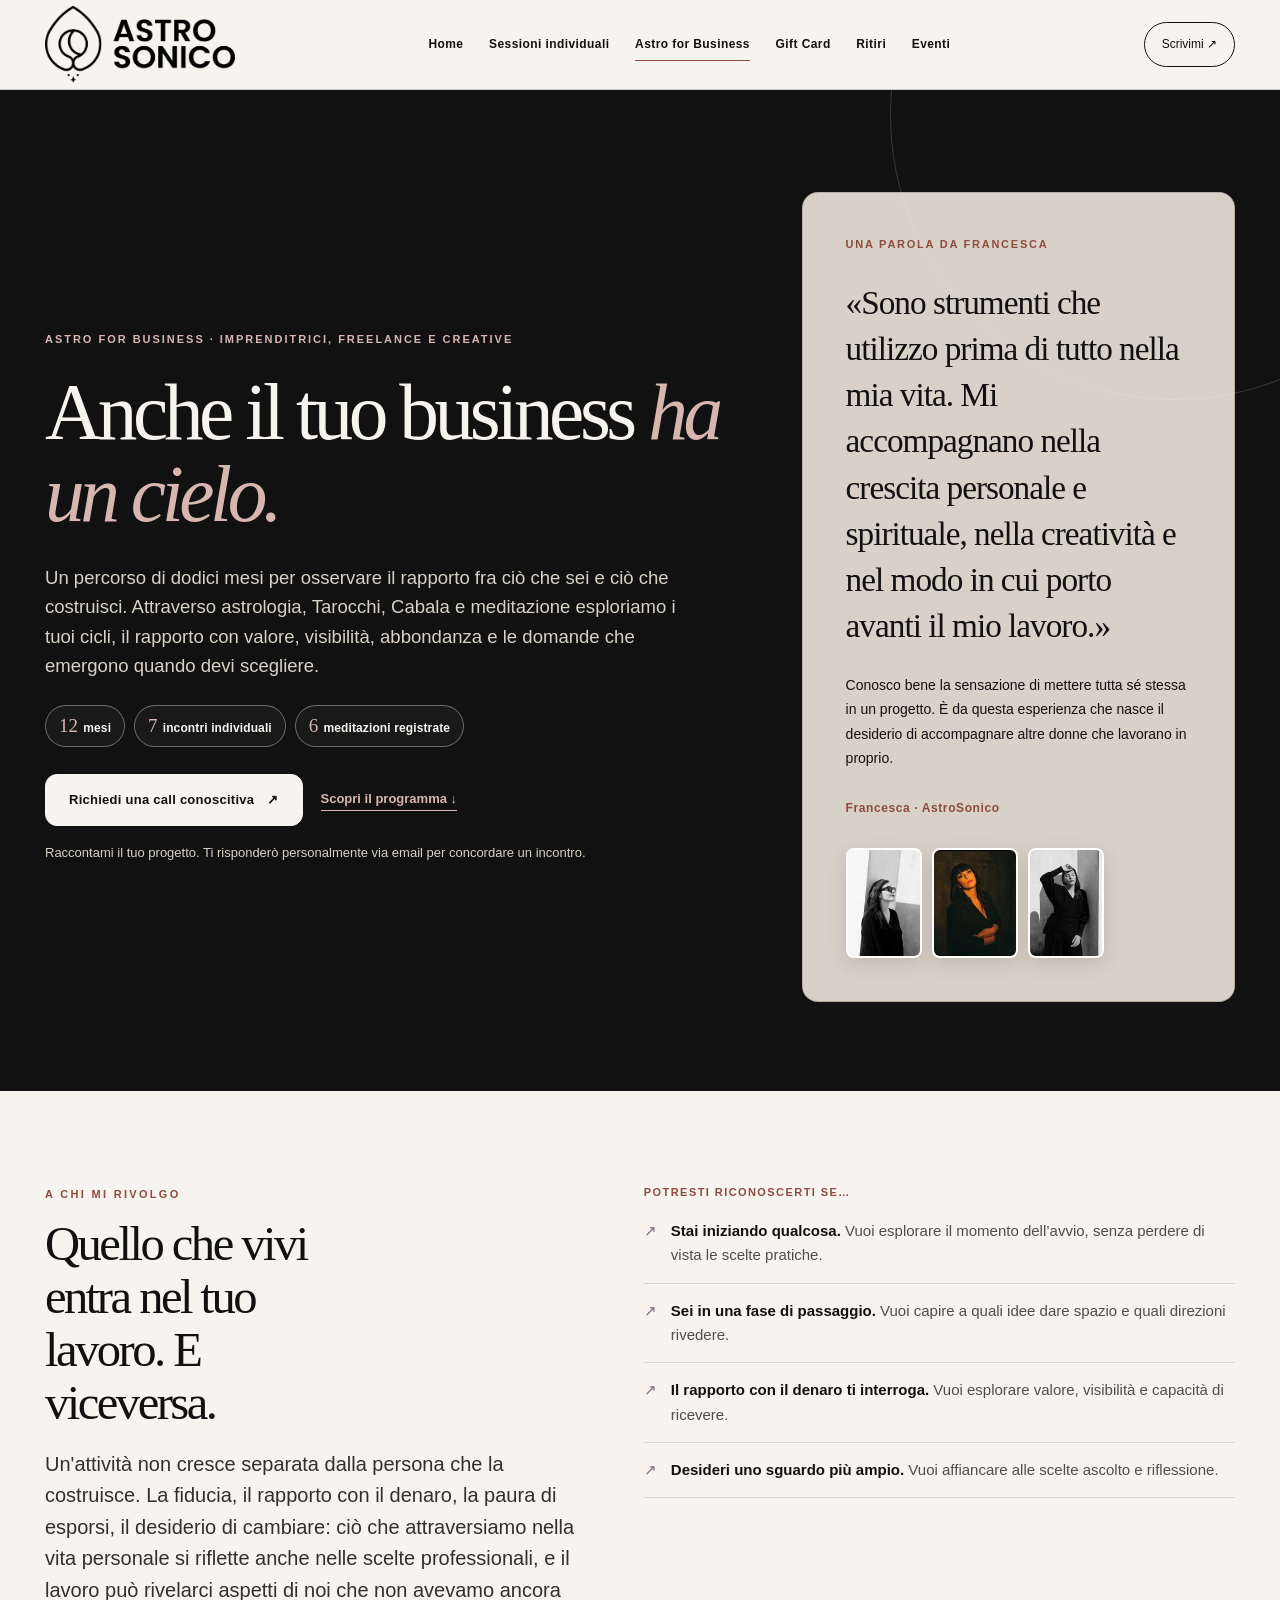
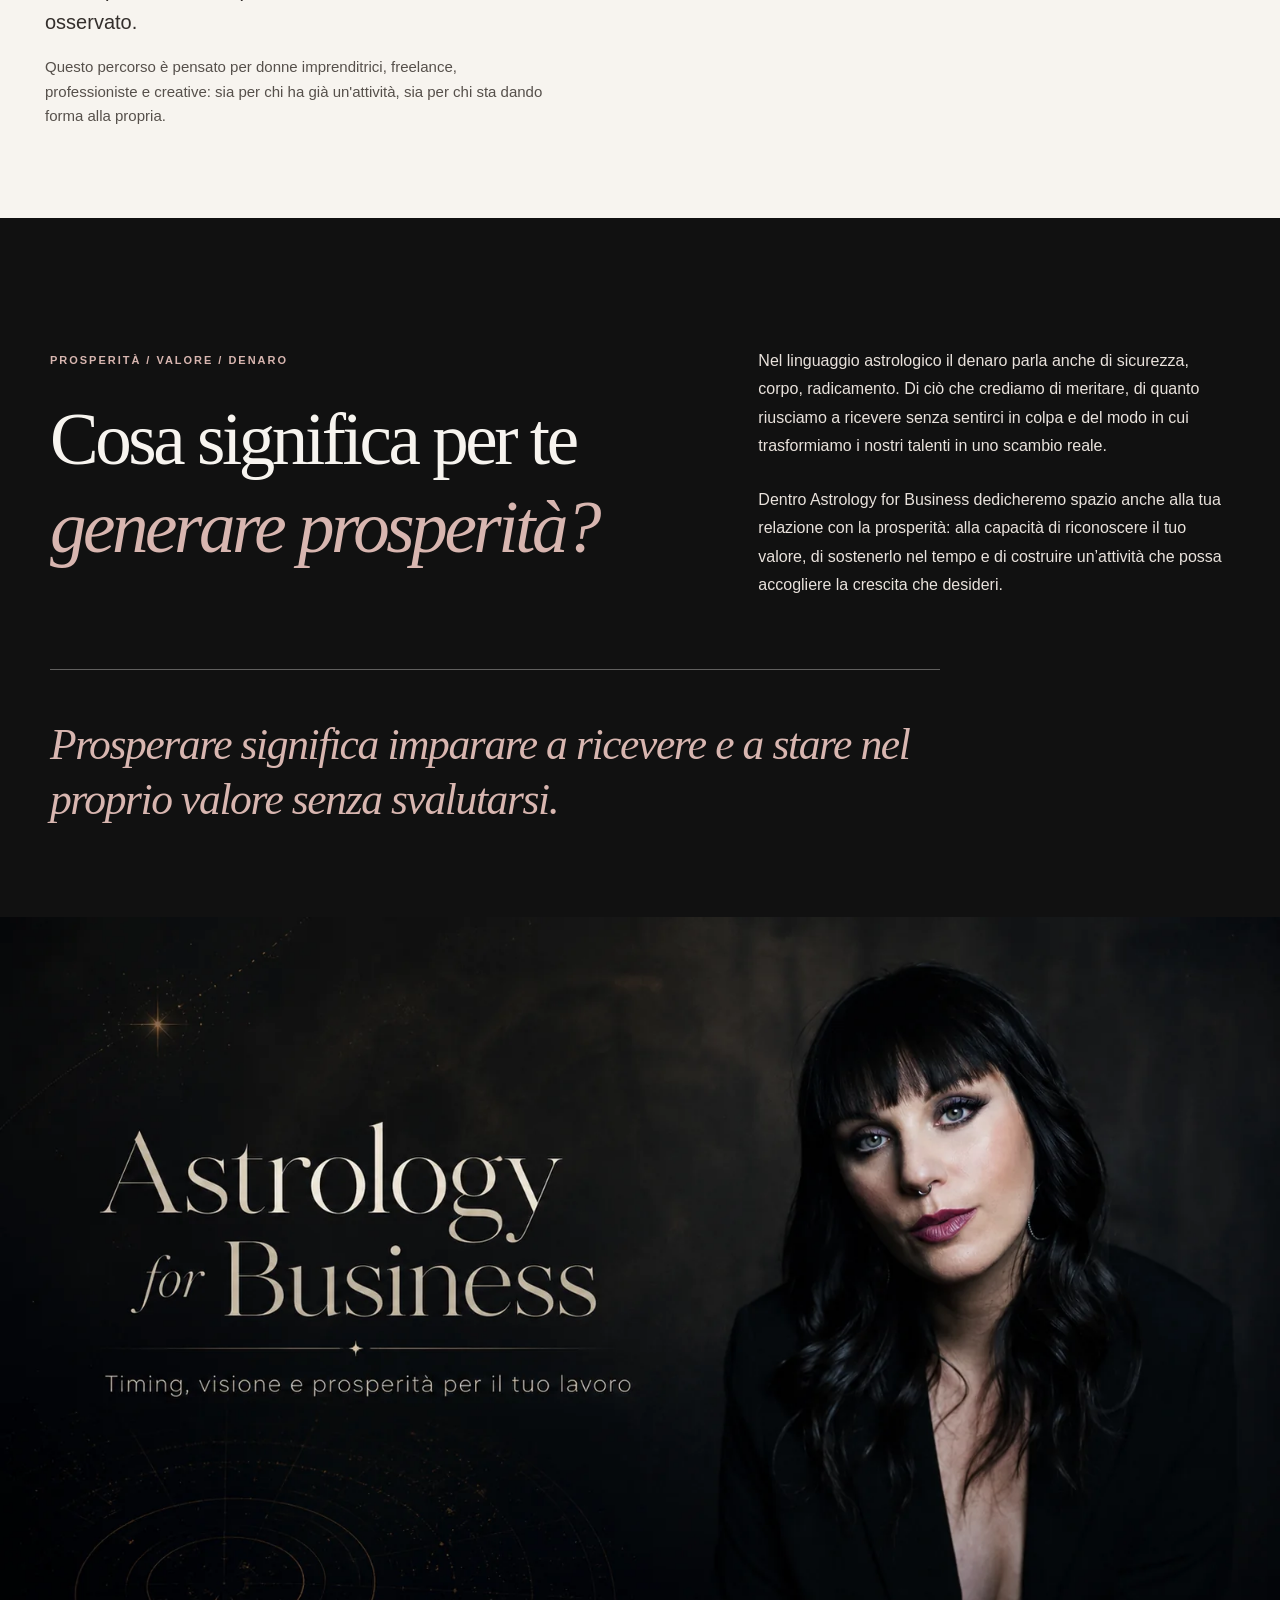
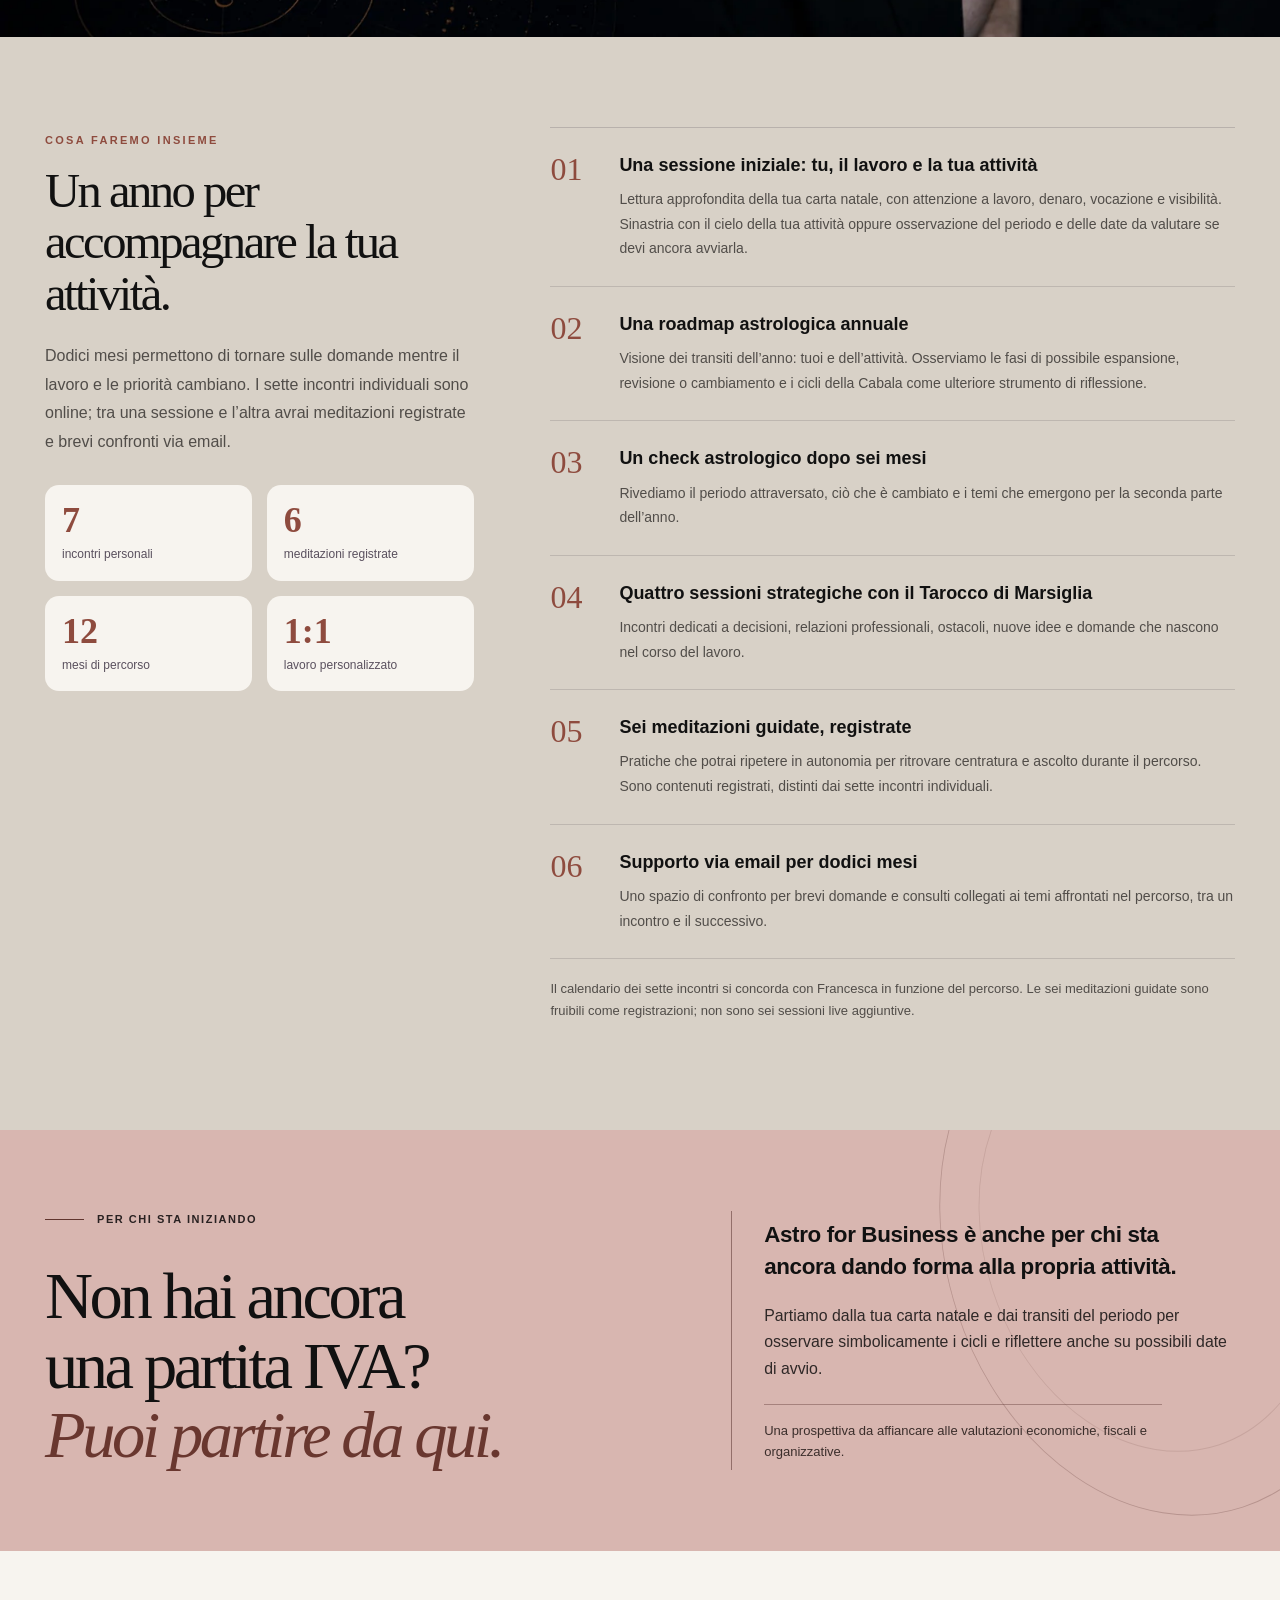
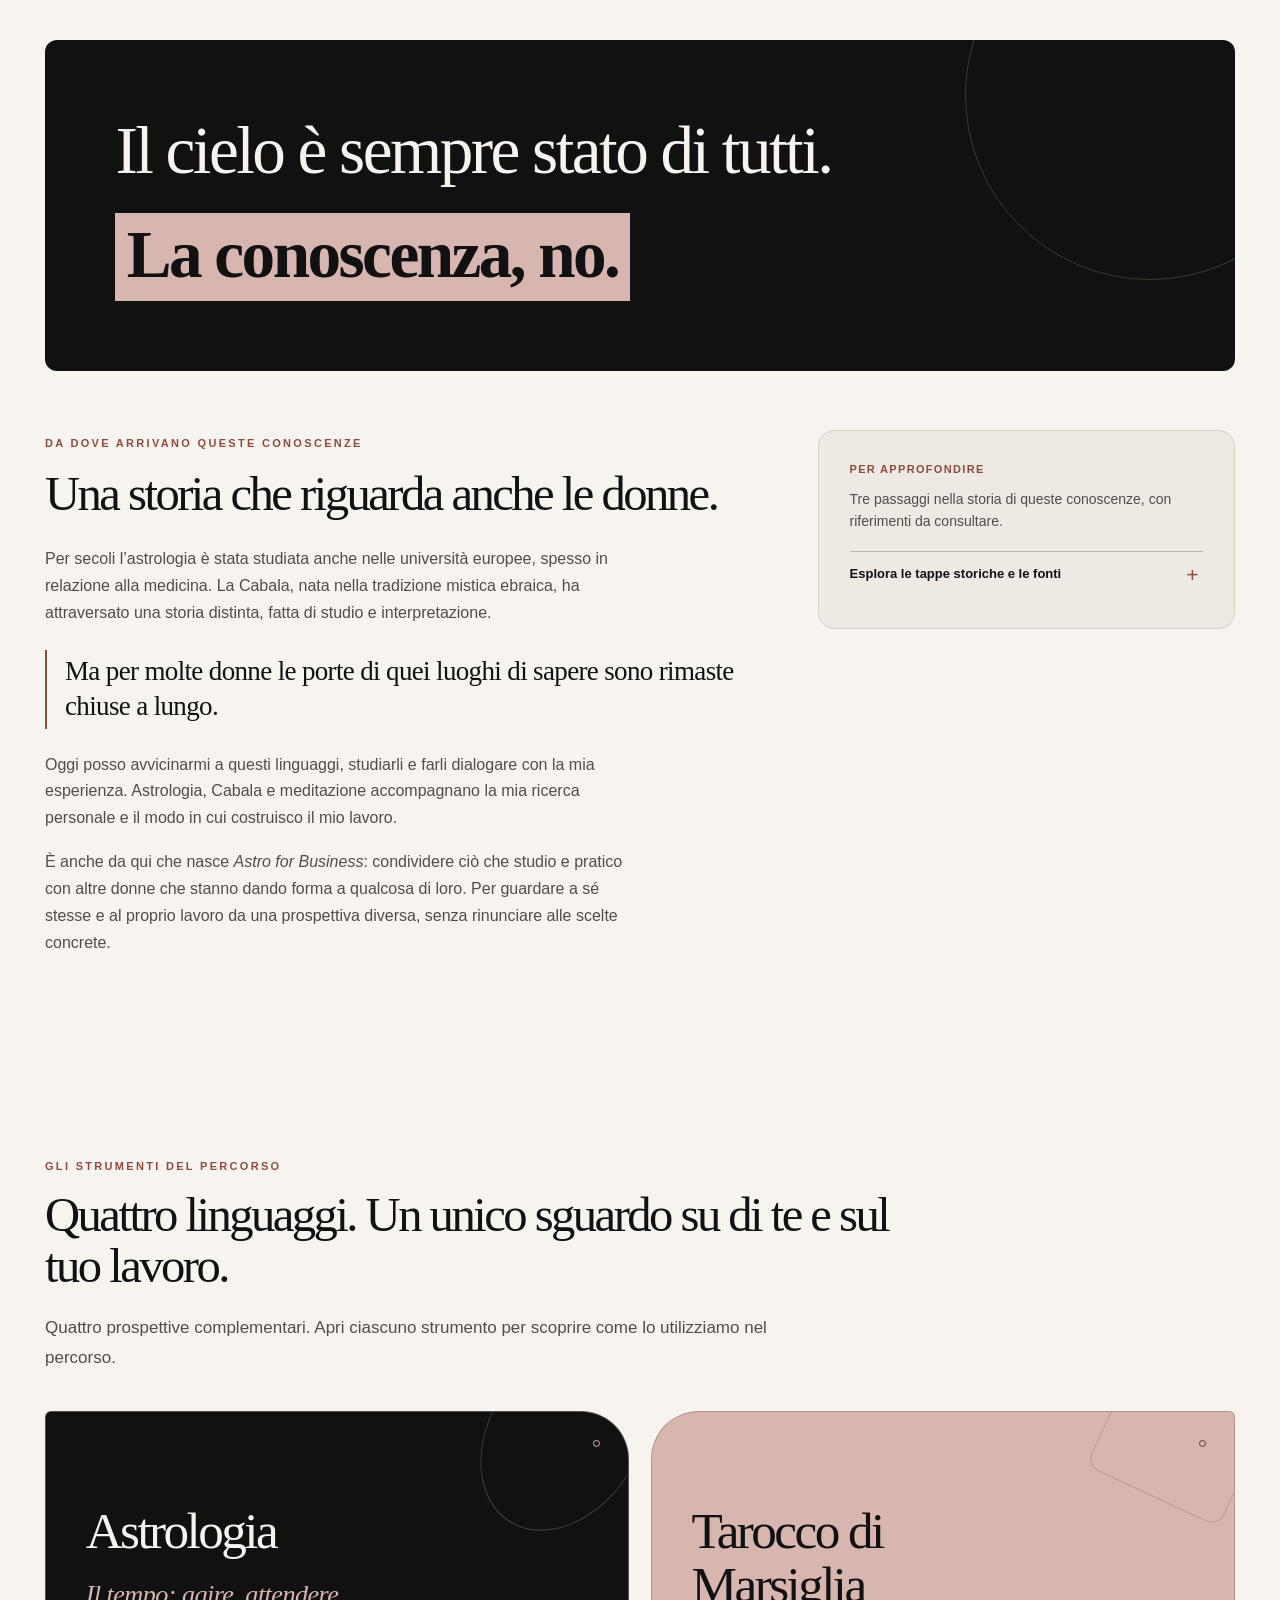
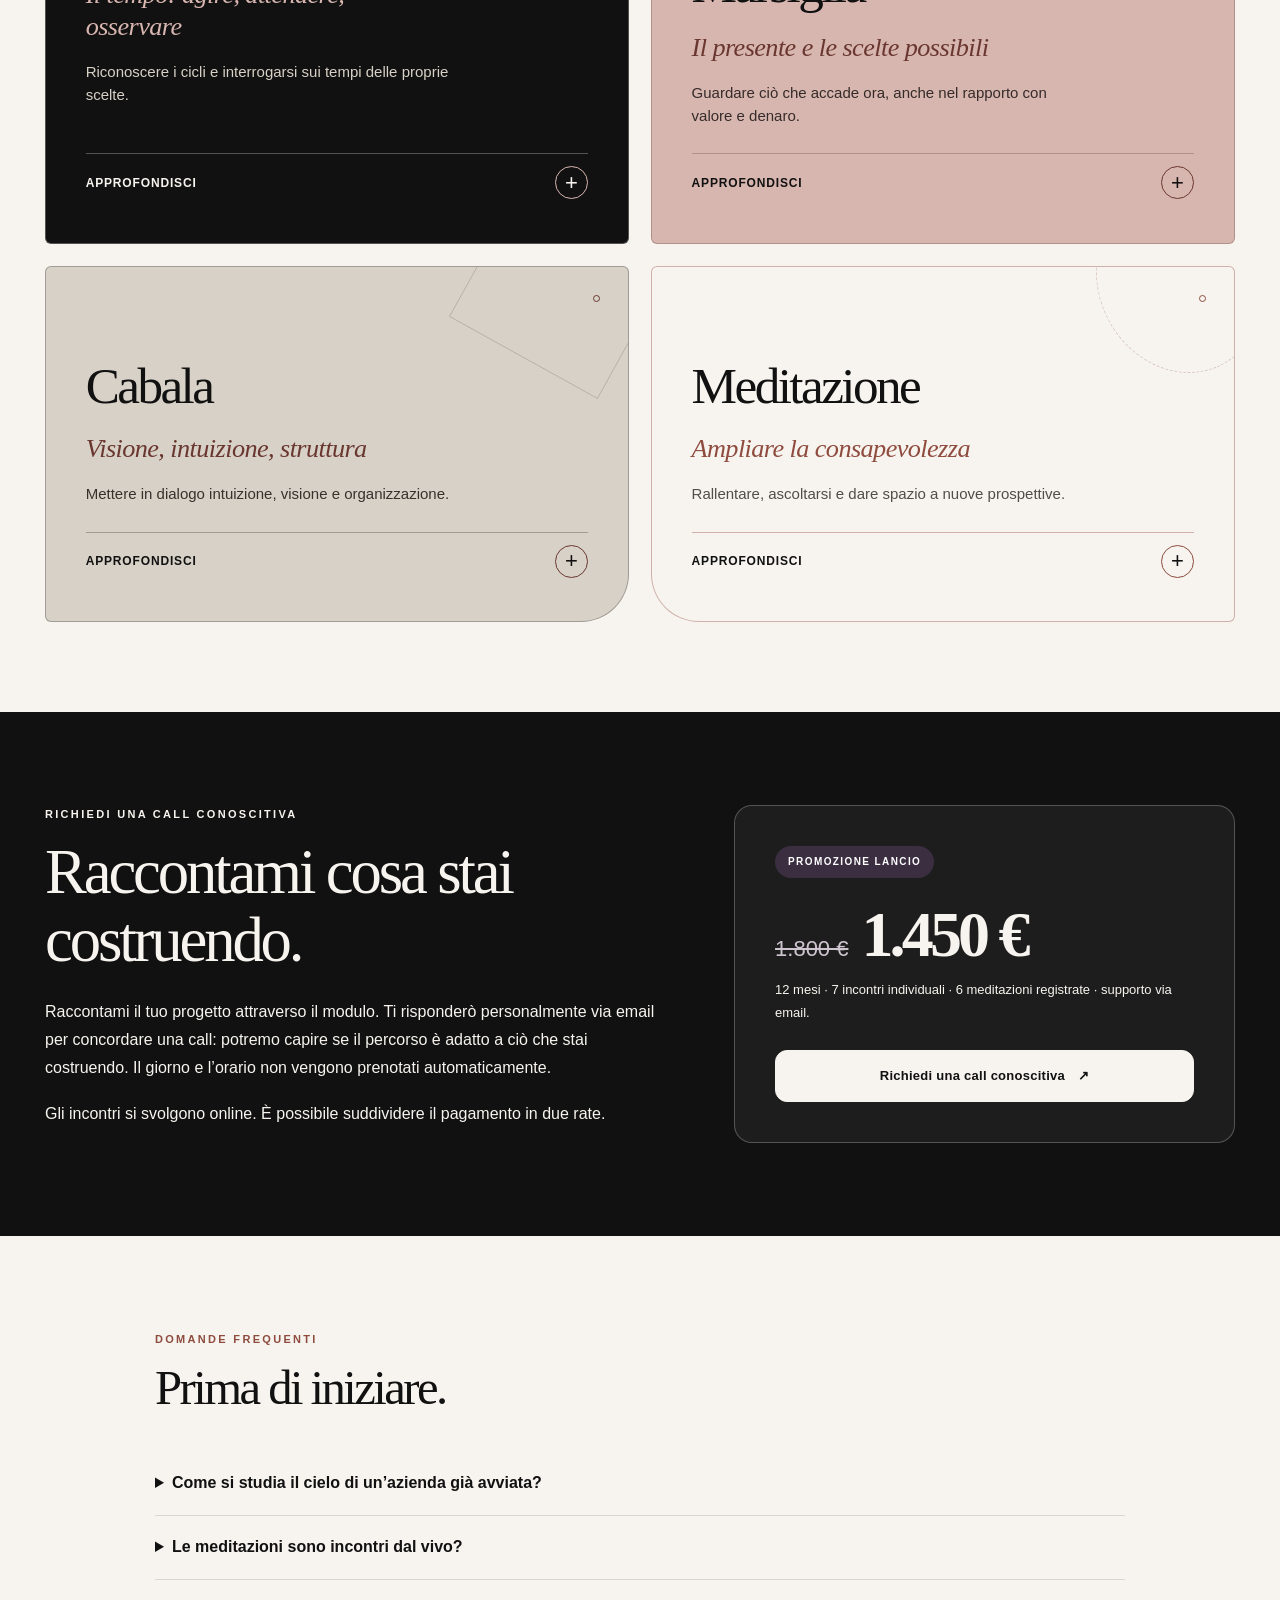
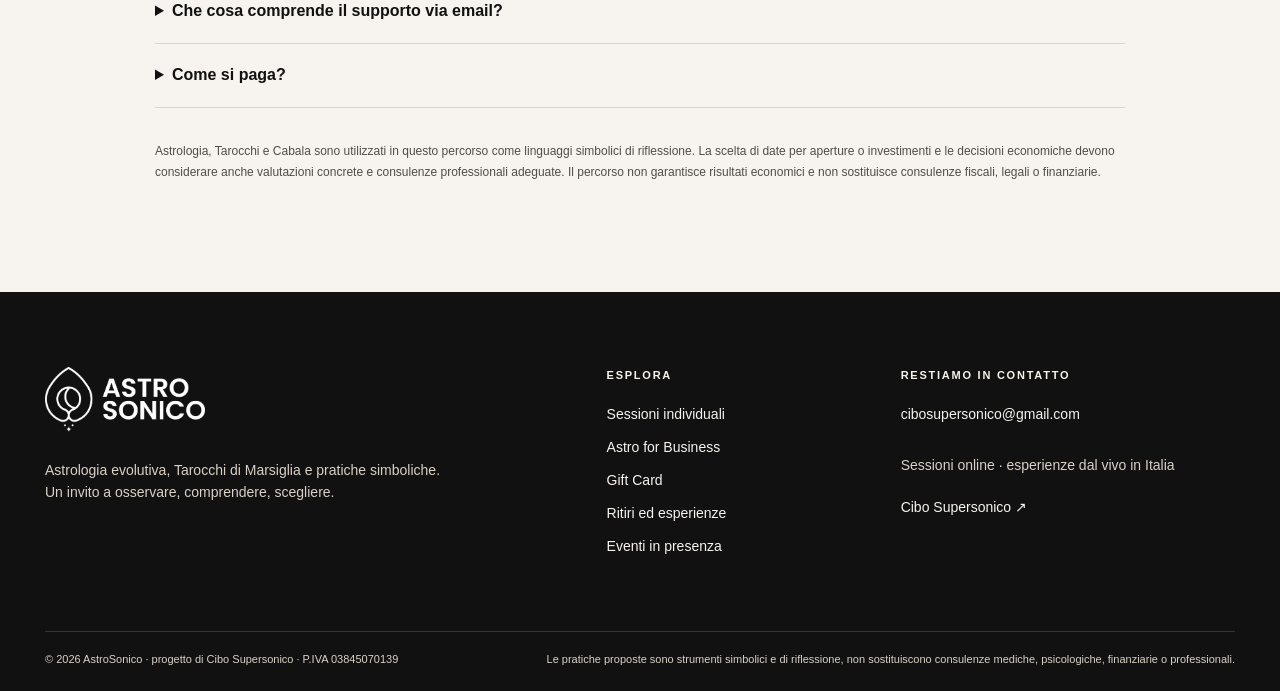
==== commit f27262d2: "Astro for Business: riduci logo nel footer su desktop e mobile" ====
--- a/astro-for-business.html
+++ b/astro-for-business.html
@@ -1214,6 +1214,16 @@
   main .afb-hero .afb-business-atlas :is(path,ellipse,circle,g){
     animation:none!important;stroke-dashoffset:0!important;
   }
+}
+
+/* Astro for Business · smaller footer logo only; header logo unchanged. */
+body .footer .brand--footer .brand-logo{
+  width:160px!important;
+  max-width:100%;
+  height:auto!important;
+}
+@media screen and (max-width:640px){
+  body .footer .brand--footer .brand-logo{width:136px!important}
 }
 </style>
 </head><body><a class="skip-link" href="#contenuto">Vai al contenuto</a><header class="site-header"><div class="container nav-inner"><a class="brand" href="index.html" aria-label="AstroSonico, torna alla homepage"><img class="brand-logo" src="assets/img/astrosonico-logo.svg?v=20261022-logo-2" alt="AstroSonico" width="1839" height="750"></a><nav class="desktop-nav" aria-label="Navigazione principale"><a class="nav-link" href="index.html">Home</a><a class="nav-link" href="sessioni.html">Sessioni individuali</a><a class="nav-link" href="astro-for-business.html" aria-current="page">Astro for Business</a><a class="nav-link" href="gift-card.html">Gift Card</a><a class="nav-link" href="ritiri.html">Ritiri</a><a class="nav-link" href="eventi.html">Eventi</a></nav><a class="nav-cta desktop-cta" href="mailto:cibosupersonico@gmail.com?subject=AstroSonico%20-%20richiesta%20informazioni">Scrivimi <span class="mobile-action-glyph" aria-hidden="true">↗</span></a><details class="mobile-menu"><summary aria-label="Apri il menu di navigazione"><span class="menu-glyph" aria-hidden="true">☰</span><span>Menu</span></summary><nav class="mobile-nav" aria-label="Navigazione mobile"><a href="index.html">Home</a><a href="sessioni.html">Sessioni individuali</a><a href="astro-for-business.html" aria-current="page">Astro for Business</a><a href="gift-card.html">Gift Card</a><a href="ritiri.html">Ritiri</a><a href="eventi.html">Eventi</a><a class="nav-cta" href="mailto:cibosupersonico@gmail.com?subject=AstroSonico%20-%20richiesta%20informazioni">Scrivimi <span class="mobile-action-glyph" aria-hidden="true">↗</span></a></nav></details></div></header><main id="contenuto">
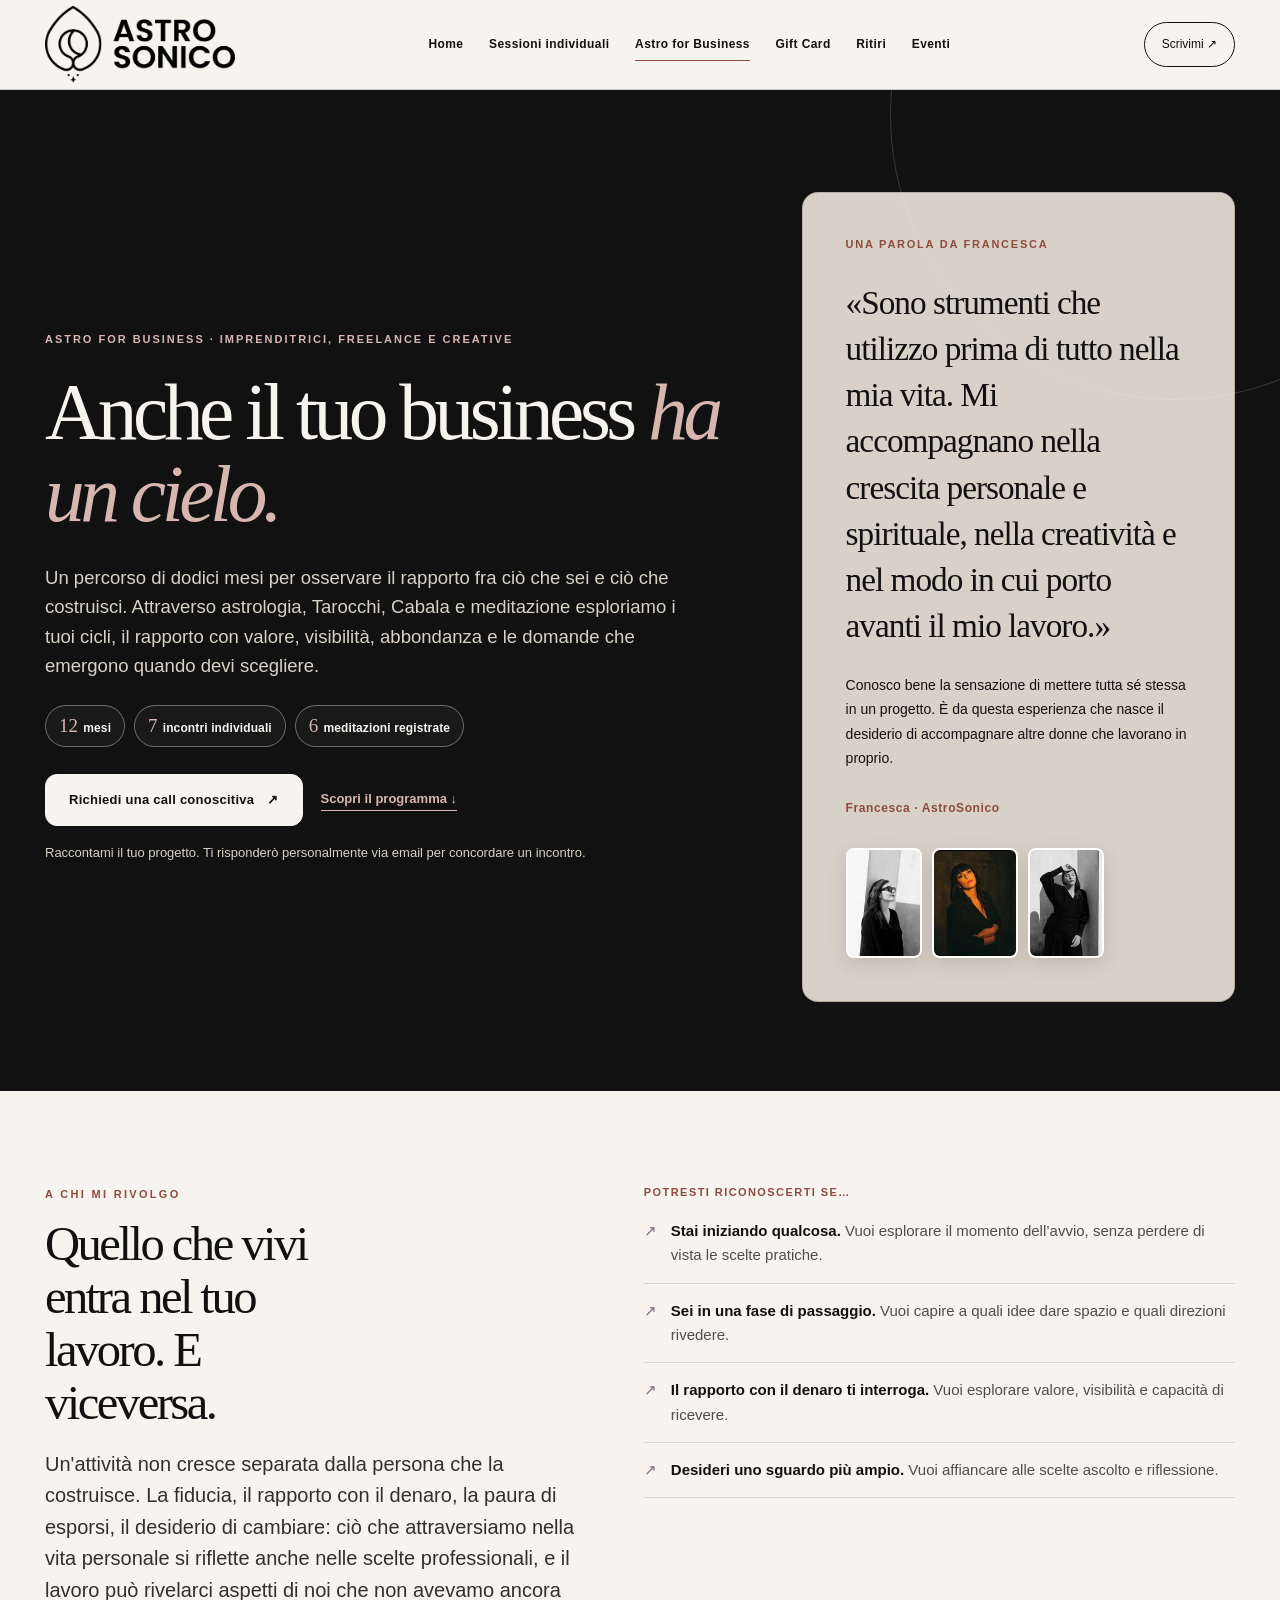
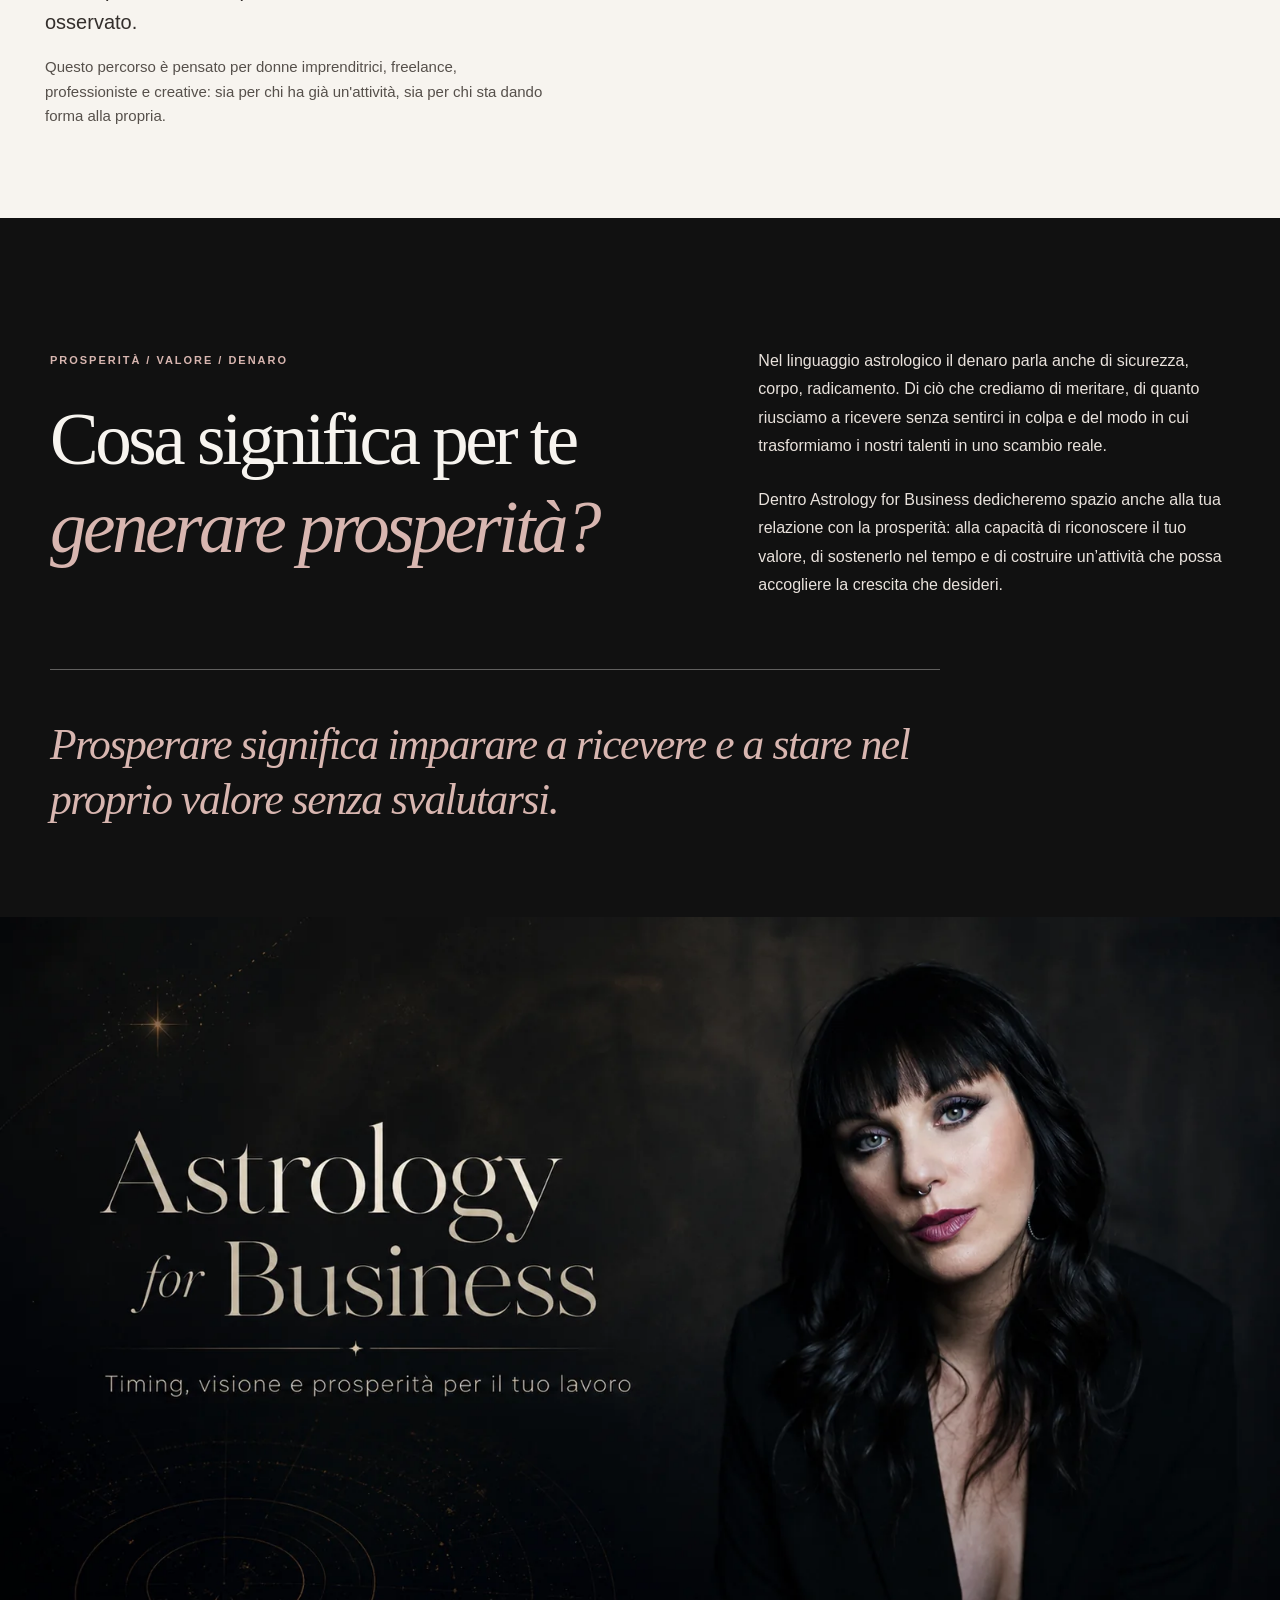
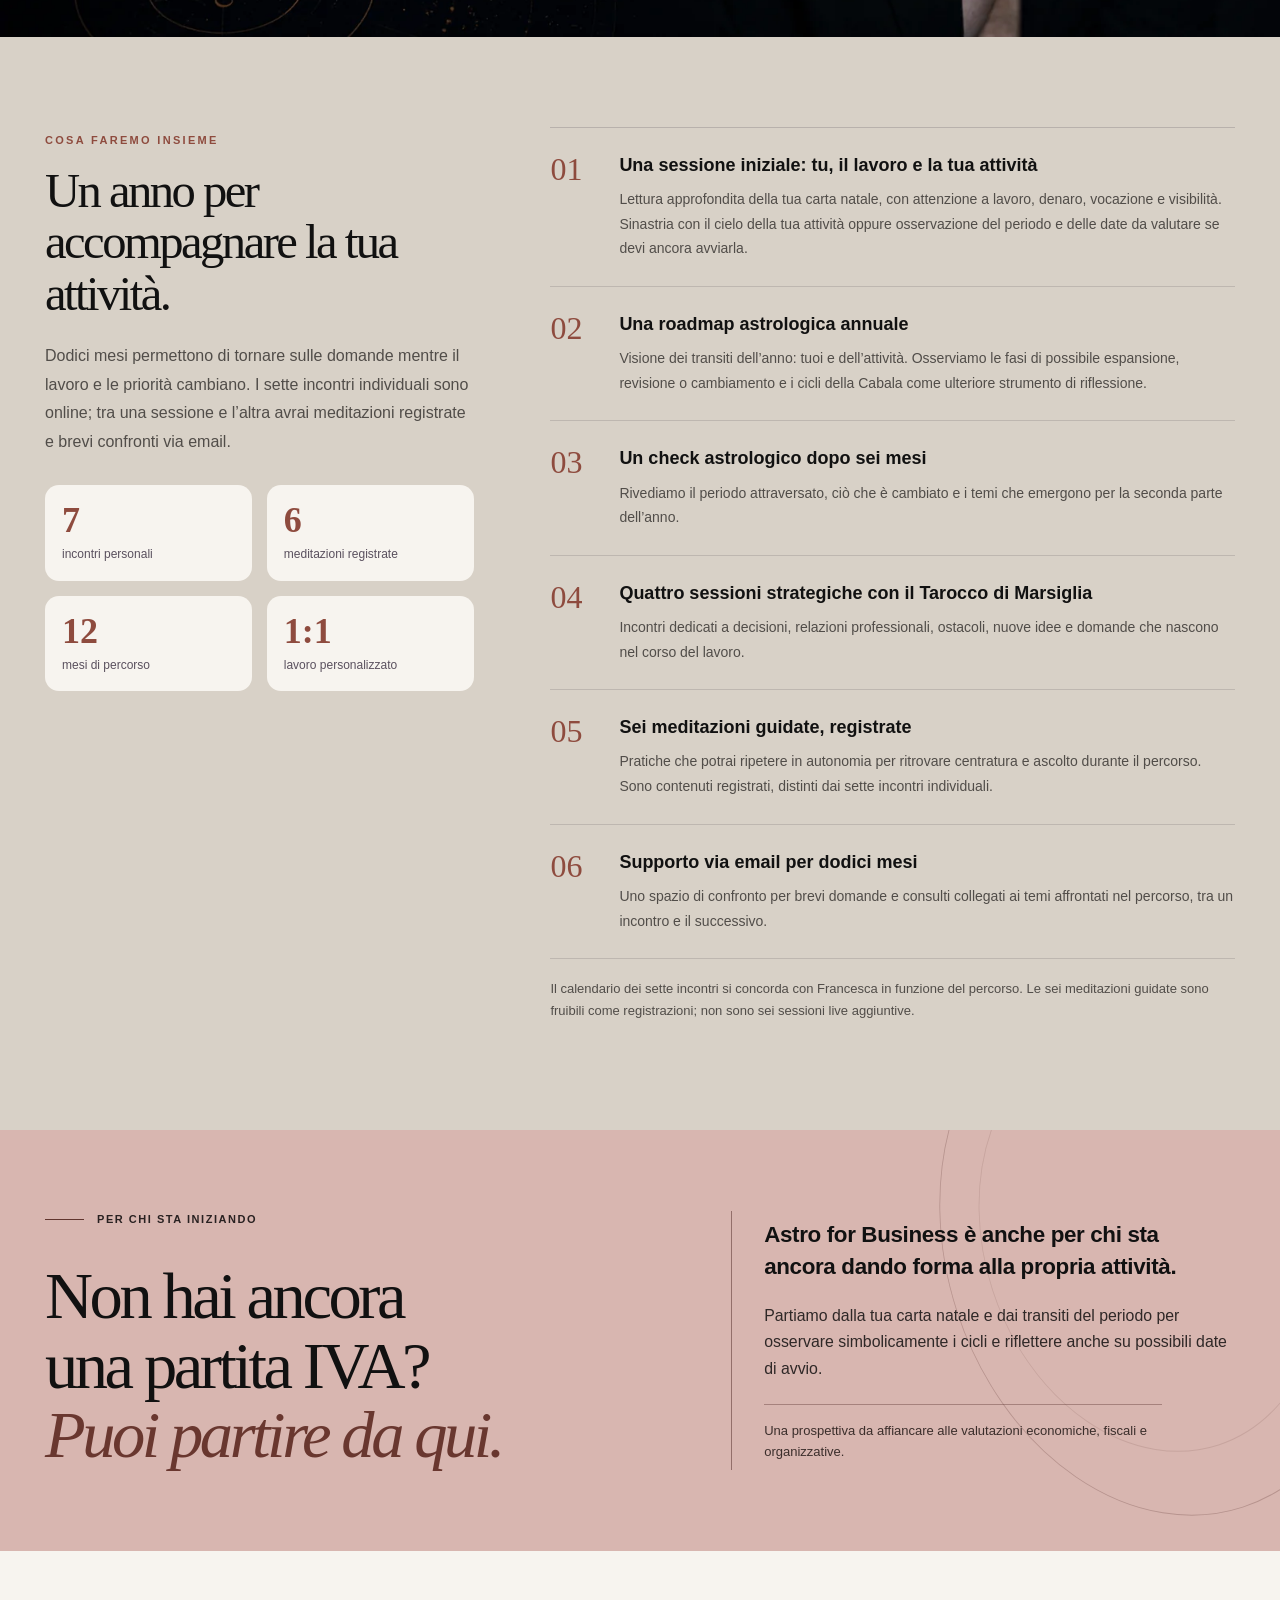
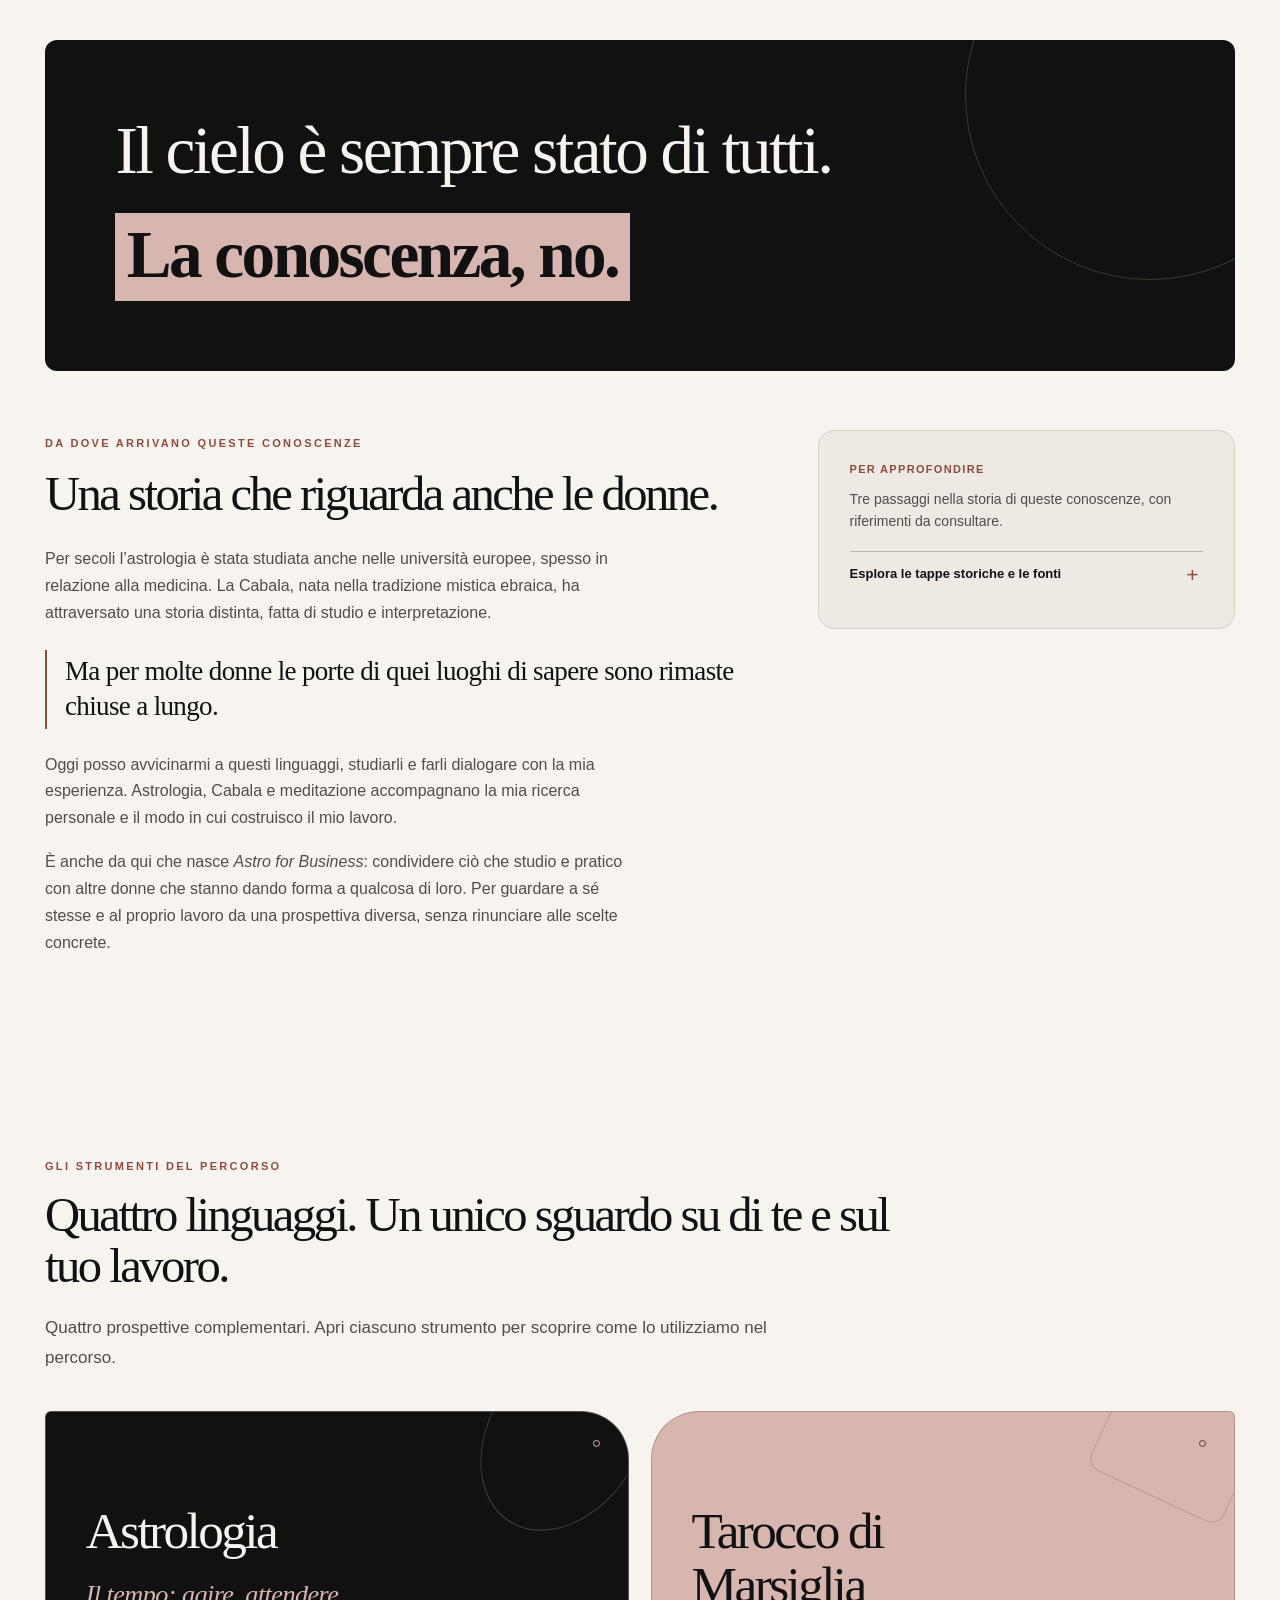
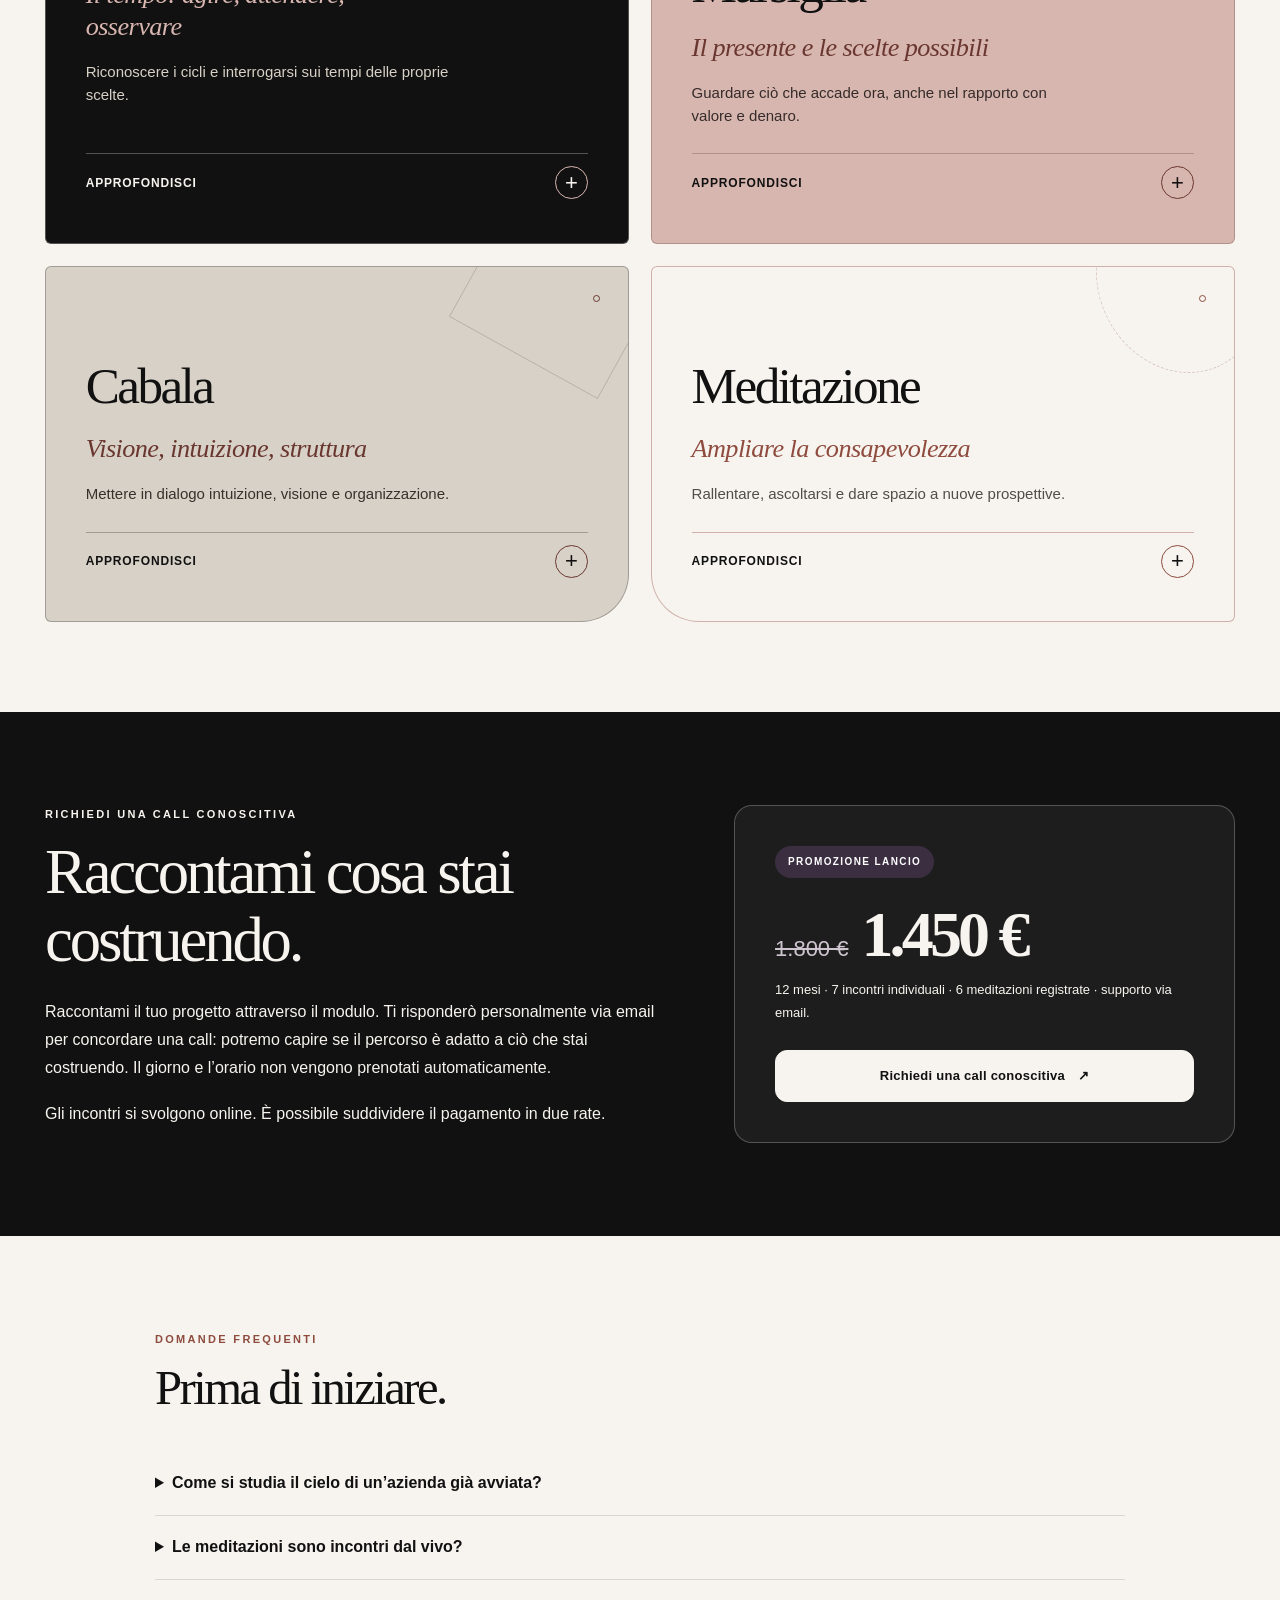
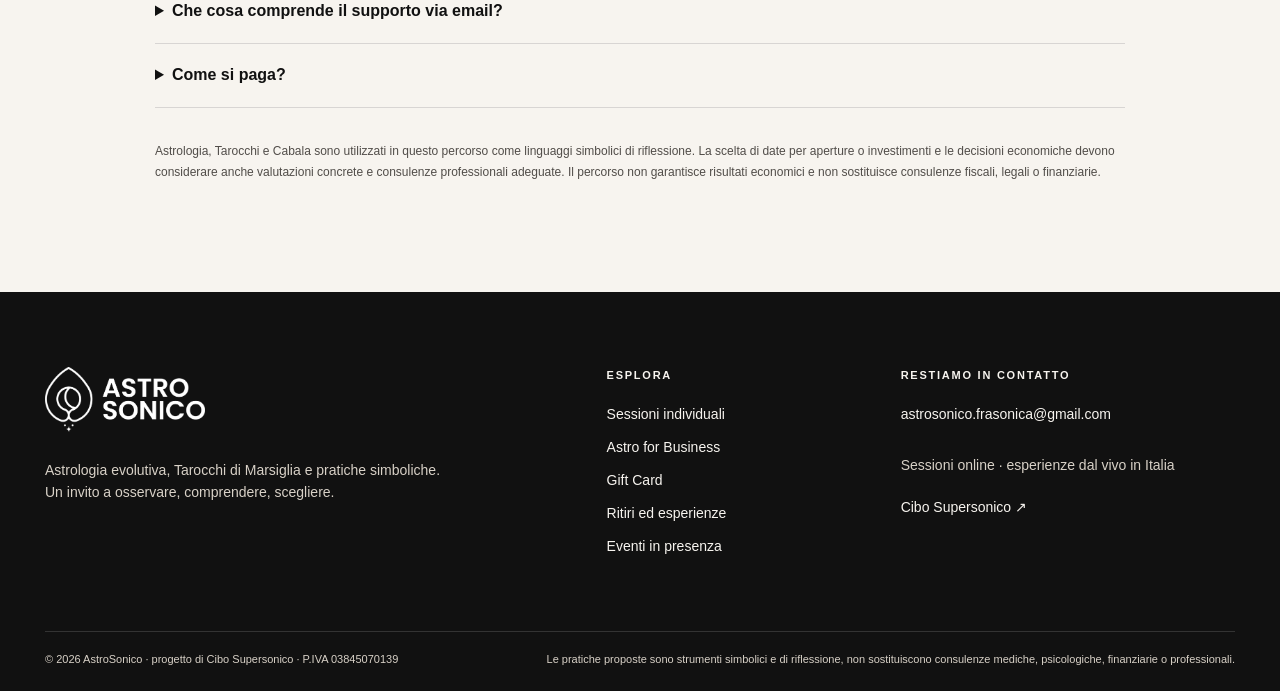
==== commit 1bec67e1: "Route AstroSonico public contact and form fallback to new email" ====
--- a/astro-for-business.html
+++ b/astro-for-business.html
@@ -1225,8 +1225,50 @@
 @media screen and (max-width:640px){
   body .footer .brand--footer .brand-logo{width:136px!important}
 }
+
+/* Astro for Business · editorial mobile portrait of Francesca.
+   Uses the real optimized WebP; desktop founder panel remains visually unchanged. */
+@media screen and (max-width:640px){
+  main .afb-hero .afb-founder-panel{
+    background:#F7F4EF!important;
+    border-color:#D8D1C7!important;
+    box-shadow:none!important;
+  }
+  main .afb-hero .afb-founder-panel .editorial-mobile-business-portrait{
+    display:block!important;
+    width:100%!important;
+    max-width:100%!important;
+    margin:19px 0 0!important;
+    padding:0!important;
+    overflow:hidden!important;
+    border-radius:6px!important;
+    background:#111111!important;
+    line-height:0;
+  }
+  main .afb-hero .afb-founder-panel .editorial-mobile-business-portrait img{
+    display:block!important;
+    width:100%!important;
+    max-width:100%!important;
+    height:clamp(252px,76vw,312px)!important;
+    max-height:312px!important;
+    object-fit:cover!important;
+    object-position:50% 12%!important;
+    aspect-ratio:auto!important;
+    border-radius:0!important;
+    filter:none!important;
+  }
+  main .afb-hero .afb-founder-panel .afb-founder-sign{
+    display:block!important;
+    margin:13px 0 0!important;
+    color:#8E4B3E!important;
+    font:700 11px/1.45 var(--sans)!important;
+    letter-spacing:.04em;
+  }
+  main .afb-hero .afb-founder-panel .afb-portraits,
+  main .afb-hero .afb-founder-panel .afb-founder-small{display:none!important}
+}
 </style>
-</head><body><a class="skip-link" href="#contenuto">Vai al contenuto</a><header class="site-header"><div class="container nav-inner"><a class="brand" href="index.html" aria-label="AstroSonico, torna alla homepage"><img class="brand-logo" src="assets/img/astrosonico-logo.svg?v=20261022-logo-2" alt="AstroSonico" width="1839" height="750"></a><nav class="desktop-nav" aria-label="Navigazione principale"><a class="nav-link" href="index.html">Home</a><a class="nav-link" href="sessioni.html">Sessioni individuali</a><a class="nav-link" href="astro-for-business.html" aria-current="page">Astro for Business</a><a class="nav-link" href="gift-card.html">Gift Card</a><a class="nav-link" href="ritiri.html">Ritiri</a><a class="nav-link" href="eventi.html">Eventi</a></nav><a class="nav-cta desktop-cta" href="mailto:cibosupersonico@gmail.com?subject=AstroSonico%20-%20richiesta%20informazioni">Scrivimi <span class="mobile-action-glyph" aria-hidden="true">↗</span></a><details class="mobile-menu"><summary aria-label="Apri il menu di navigazione"><span class="menu-glyph" aria-hidden="true">☰</span><span>Menu</span></summary><nav class="mobile-nav" aria-label="Navigazione mobile"><a href="index.html">Home</a><a href="sessioni.html">Sessioni individuali</a><a href="astro-for-business.html" aria-current="page">Astro for Business</a><a href="gift-card.html">Gift Card</a><a href="ritiri.html">Ritiri</a><a href="eventi.html">Eventi</a><a class="nav-cta" href="mailto:cibosupersonico@gmail.com?subject=AstroSonico%20-%20richiesta%20informazioni">Scrivimi <span class="mobile-action-glyph" aria-hidden="true">↗</span></a></nav></details></div></header><main id="contenuto">
+</head><body><a class="skip-link" href="#contenuto">Vai al contenuto</a><header class="site-header"><div class="container nav-inner"><a class="brand" href="index.html" aria-label="AstroSonico, torna alla homepage"><img class="brand-logo" src="assets/img/astrosonico-logo.svg?v=20261022-logo-2" alt="AstroSonico" width="1839" height="750"></a><nav class="desktop-nav" aria-label="Navigazione principale"><a class="nav-link" href="index.html">Home</a><a class="nav-link" href="sessioni.html">Sessioni individuali</a><a class="nav-link" href="astro-for-business.html" aria-current="page">Astro for Business</a><a class="nav-link" href="gift-card.html">Gift Card</a><a class="nav-link" href="ritiri.html">Ritiri</a><a class="nav-link" href="eventi.html">Eventi</a></nav><a class="nav-cta desktop-cta" href="mailto:astrosonico.frasonica@gmail.com?subject=AstroSonico%20-%20richiesta%20informazioni">Scrivimi <span class="mobile-action-glyph" aria-hidden="true">↗</span></a><details class="mobile-menu"><summary aria-label="Apri il menu di navigazione"><span class="menu-glyph" aria-hidden="true">☰</span><span>Menu</span></summary><nav class="mobile-nav" aria-label="Navigazione mobile"><a href="index.html">Home</a><a href="sessioni.html">Sessioni individuali</a><a href="astro-for-business.html" aria-current="page">Astro for Business</a><a href="gift-card.html">Gift Card</a><a href="ritiri.html">Ritiri</a><a href="eventi.html">Eventi</a><a class="nav-cta" href="mailto:astrosonico.frasonica@gmail.com?subject=AstroSonico%20-%20richiesta%20informazioni">Scrivimi <span class="mobile-action-glyph" aria-hidden="true">↗</span></a></nav></details></div></header><main id="contenuto">
 <section class="afb-hero" aria-labelledby="afb-title"><div class="container afb-hero-grid"><div>
 <p class="afb-kicker">ASTRO FOR BUSINESS · IMPRENDITRICI, FREELANCE E CREATIVE</p>
 <div class="afb-business-atlas" aria-hidden="true">
@@ -1257,7 +1299,7 @@
 <ul class="afb-hero-facts" aria-label="Il percorso in sintesi"><li><strong>12</strong> mesi</li><li><strong>7</strong> incontri individuali</li><li><strong>6</strong> meditazioni registrate</li></ul>
 <div class="afb-actions"><a class="button button-primary" href="prenota-call-business.html"><span class="afb-call-label-desktop">Richiedi una call conoscitiva</span><span class="afb-call-label-mobile">Candidati<span class="afb-call-mobile-context"> per una call conoscitiva</span></span> <span class="mobile-action-glyph" aria-hidden="true">↗</span></a><a class="afb-inline-link" href="#cosa-comprende">Scopri il programma <span class="mobile-action-glyph" aria-hidden="true">↓</span></a></div>
 <p class="afb-hero-next-step"><span class="afb-next-step-desktop">Raccontami il tuo progetto. Ti risponderò personalmente via email per concordare un incontro.</span><span class="afb-next-step-mobile">Raccontami il tuo progetto. Ti risponderò personalmente via email per concordare una call conoscitiva.</span></p>
-</div><aside class="afb-founder-panel"><span class="afb-founder-kicker">Una parola da Francesca</span><p class="afb-founder-quote">«Sono strumenti che utilizzo prima di tutto nella mia vita. Mi accompagnano nella crescita personale e spirituale, nella creatività e nel modo in cui porto avanti il mio lavoro.»</p><p class="afb-founder-small">Conosco bene la sensazione di mettere tutta sé stessa in un progetto. È da questa esperienza che nasce il desiderio di accompagnare altre donne che lavorano in proprio.</p><span class="afb-founder-sign">Francesca · AstroSonico</span><figure class="editorial-mobile-business-portrait"><img src="assets/img/francesca-editorial-sunglasses.webp" width="780" height="1170" loading="lazy" decoding="async" alt="Francesca in un ritratto editoriale in bianco e nero con occhiali"></figure><div class="afb-portraits" aria-label="Ritratti fotografici di Francesca"><img src="assets/img/ritratto-bn-occhiali-mini.webp" width="133" height="200" loading="lazy" alt="Ritratto in bianco e nero di Francesca con gli occhiali"><img src="assets/img/ritratto-caldo-mini.webp" width="158" height="200" loading="lazy" alt="Ritratto di Francesca con luce calda"><img src="assets/img/ritratto-bn-ritratto-mini.webp" width="133" height="200" loading="lazy" alt="Ritratto di Francesca a occhi chiusi"></div></aside></div></section>
+</div><aside class="afb-founder-panel"><span class="afb-founder-kicker">Una parola da Francesca</span><p class="afb-founder-quote">«Sono strumenti che utilizzo prima di tutto nella mia vita. Mi accompagnano nella crescita personale e spirituale, nella creatività e nel modo in cui porto avanti il mio lavoro.»</p><p class="afb-founder-small">Conosco bene la sensazione di mettere tutta sé stessa in un progetto. È da questa esperienza che nasce il desiderio di accompagnare altre donne che lavorano in proprio.</p><figure class="editorial-mobile-business-portrait"><img src="assets/img/francesca-business-portrait.webp" width="680" height="850" loading="lazy" decoding="async" alt="Ritratto di Francesca, ideatrice di AstroSonico"></figure><span class="afb-founder-sign">Francesca · AstroSonico</span><div class="afb-portraits" aria-label="Ritratti fotografici di Francesca"><img src="assets/img/ritratto-bn-occhiali-mini.webp" width="133" height="200" loading="lazy" alt="Ritratto in bianco e nero di Francesca con gli occhiali"><img src="assets/img/ritratto-caldo-mini.webp" width="158" height="200" loading="lazy" alt="Ritratto di Francesca con luce calda"><img src="assets/img/ritratto-bn-ritratto-mini.webp" width="133" height="200" loading="lazy" alt="Ritratto di Francesca a occhi chiusi"></div></aside></div></section>
 <section class="afb-section afb-fit" id="per-chi"><div class="container afb-for-grid">
 <div class="afb-fit-intro">
   <span class="eyebrow">A chi mi rivolgo</span>
@@ -1403,4 +1445,4 @@
 <details><summary>Come si paga?</summary><p>La quota promozionale è di 1.450 € anziché 1.800 €. È possibile concordare il pagamento tramite bonifico in due rate. Scrivimi per ricevere le indicazioni.</p></details>
 <p class="afb-foot-note">Astrologia, Tarocchi e Cabala sono utilizzati in questo percorso come linguaggi simbolici di riflessione. La scelta di date per aperture o investimenti e le decisioni economiche devono considerare anche valutazioni concrete e consulenze professionali adeguate. Il percorso non garantisce risultati economici e non sostituisce consulenze fiscali, legali o finanziarie.</p>
 </div></section>
-</main><footer class="footer"><div class="container"><div class="footer-top"><div><a class="brand brand--footer" href="index.html" aria-label="AstroSonico, torna alla homepage"><img class="brand-logo" src="assets/img/astrosonico-logo.svg?v=20261022-logo-2" alt="AstroSonico" width="1839" height="750"></a><p>Astrologia evolutiva, Tarocchi di Marsiglia e pratiche simboliche. Un invito a osservare, comprendere, scegliere.</p></div><div><h3>Esplora</h3><a href="sessioni.html">Sessioni individuali</a><br><a href="astro-for-business.html">Astro for Business</a><br><a href="gift-card.html">Gift Card</a><br><a href="ritiri.html">Ritiri ed esperienze</a><br><a href="eventi.html">Eventi in presenza</a></div><div><h3>Restiamo in contatto</h3><a href="mailto:cibosupersonico@gmail.com">cibosupersonico@gmail.com</a><p>Sessioni online · esperienze dal vivo in Italia</p><a href="https://www.cibosupersonico.com/" target="_blank" rel="noopener noreferrer">Cibo Supersonico <span class="mobile-action-glyph" aria-hidden="true">↗</span></a></div></div><div class="footer-bottom"><span>© <span data-year>2026</span> AstroSonico · progetto di Cibo Supersonico · P.IVA 03845070139</span><span>Le pratiche proposte sono strumenti simbolici e di riflessione, non sostituiscono consulenze mediche, psicologiche, finanziarie o professionali.</span></div></div></footer><script src="assets/js/site.js" defer></script></body></html>+</main><footer class="footer"><div class="container"><div class="footer-top"><div><a class="brand brand--footer" href="index.html" aria-label="AstroSonico, torna alla homepage"><img class="brand-logo" src="assets/img/astrosonico-logo.svg?v=20261022-logo-2" alt="AstroSonico" width="1839" height="750"></a><p>Astrologia evolutiva, Tarocchi di Marsiglia e pratiche simboliche. Un invito a osservare, comprendere, scegliere.</p></div><div><h3>Esplora</h3><a href="sessioni.html">Sessioni individuali</a><br><a href="astro-for-business.html">Astro for Business</a><br><a href="gift-card.html">Gift Card</a><br><a href="ritiri.html">Ritiri ed esperienze</a><br><a href="eventi.html">Eventi in presenza</a></div><div><h3>Restiamo in contatto</h3><a href="mailto:astrosonico.frasonica@gmail.com">astrosonico.frasonica@gmail.com</a><p>Sessioni online · esperienze dal vivo in Italia</p><a href="https://www.cibosupersonico.com/" target="_blank" rel="noopener noreferrer">Cibo Supersonico <span class="mobile-action-glyph" aria-hidden="true">↗</span></a></div></div><div class="footer-bottom"><span>© <span data-year>2026</span> AstroSonico · progetto di Cibo Supersonico · P.IVA 03845070139</span><span>Le pratiche proposte sono strumenti simbolici e di riflessione, non sostituiscono consulenze mediche, psicologiche, finanziarie o professionali.</span></div></div></footer><script src="assets/js/site.js" defer></script></body></html>
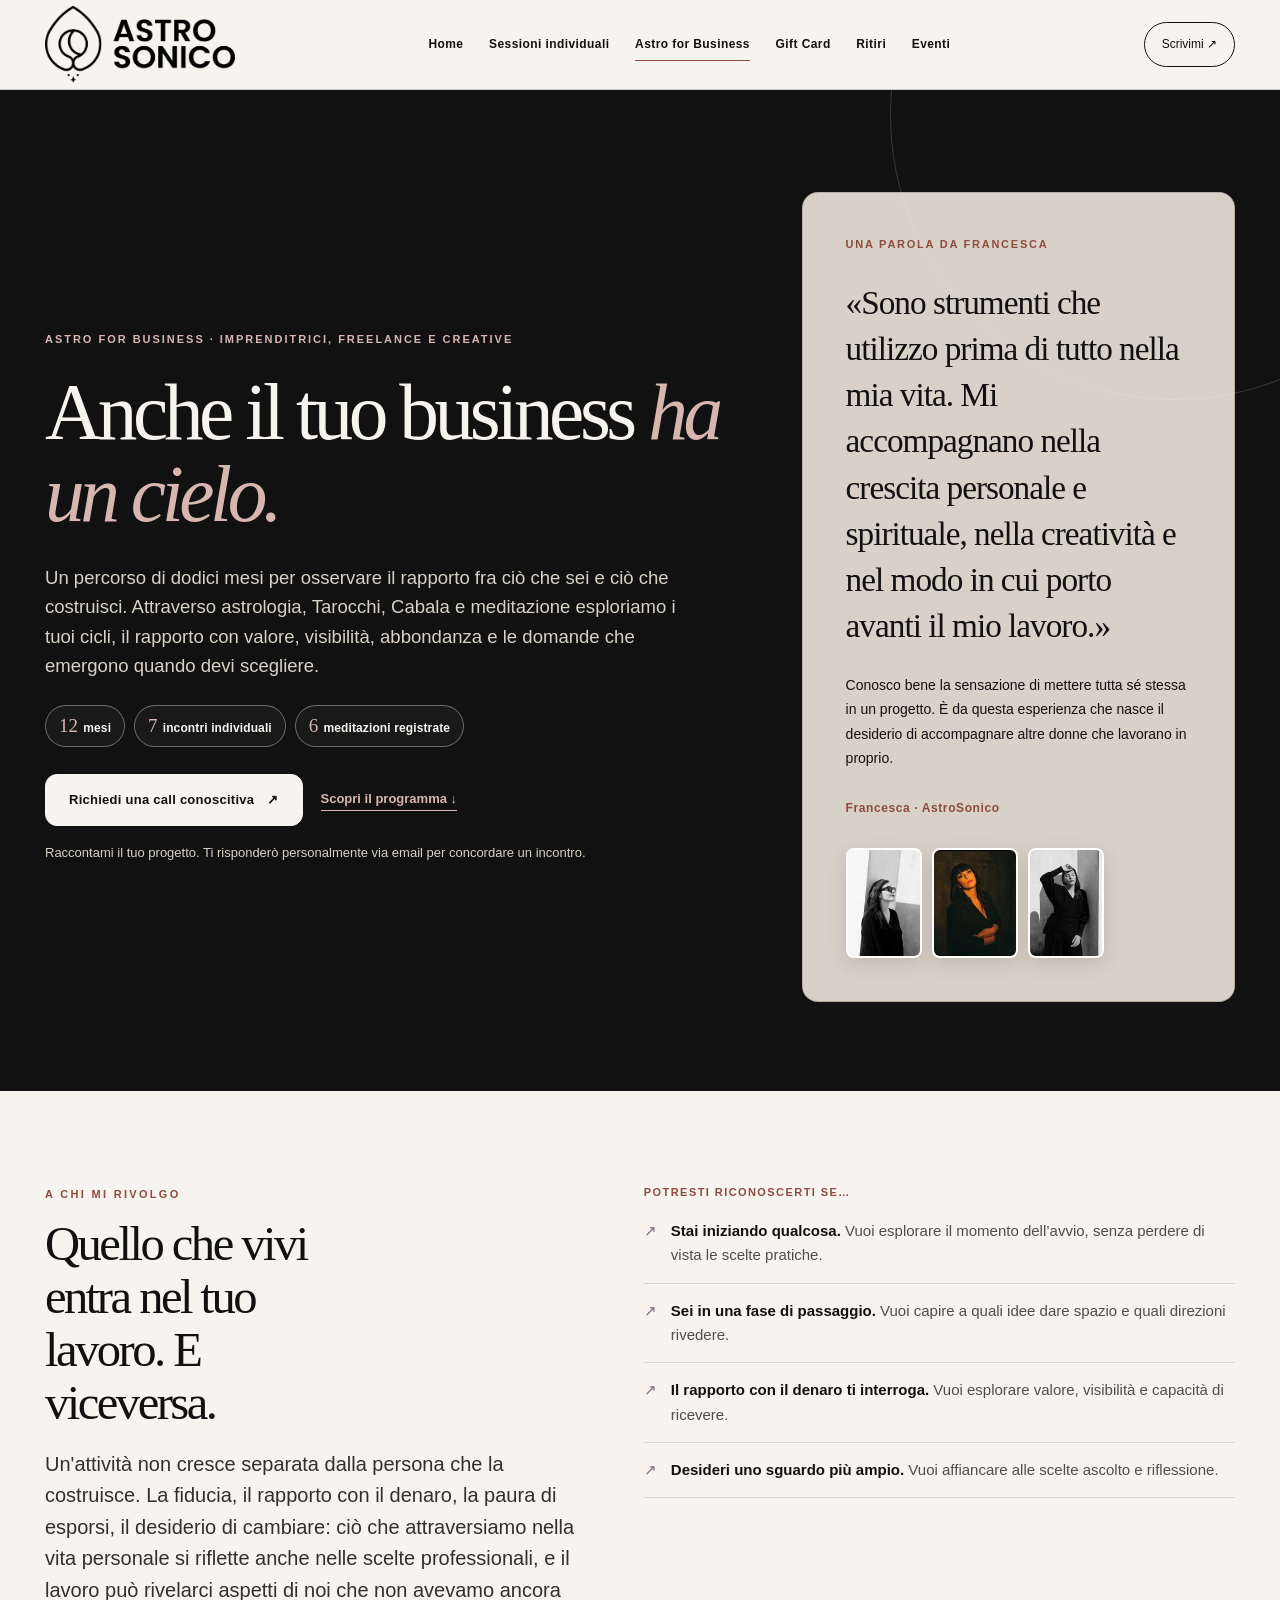
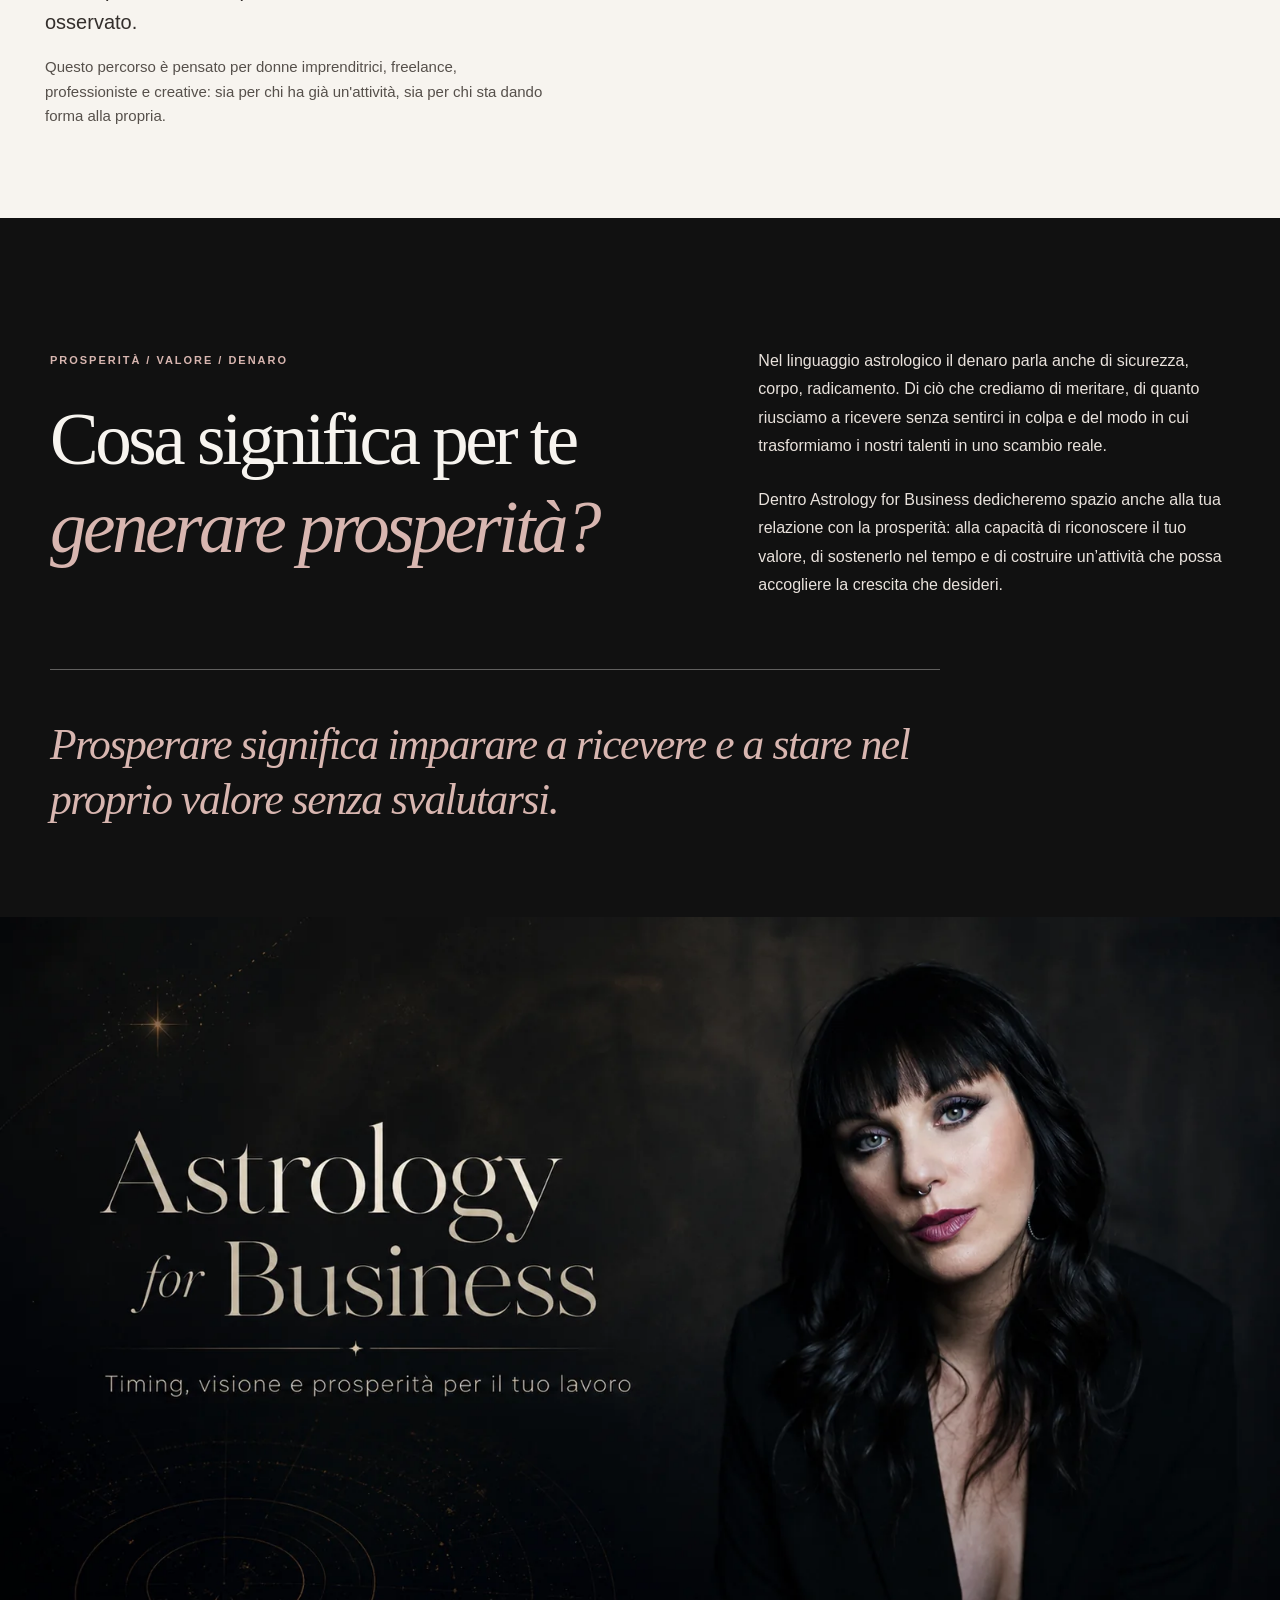
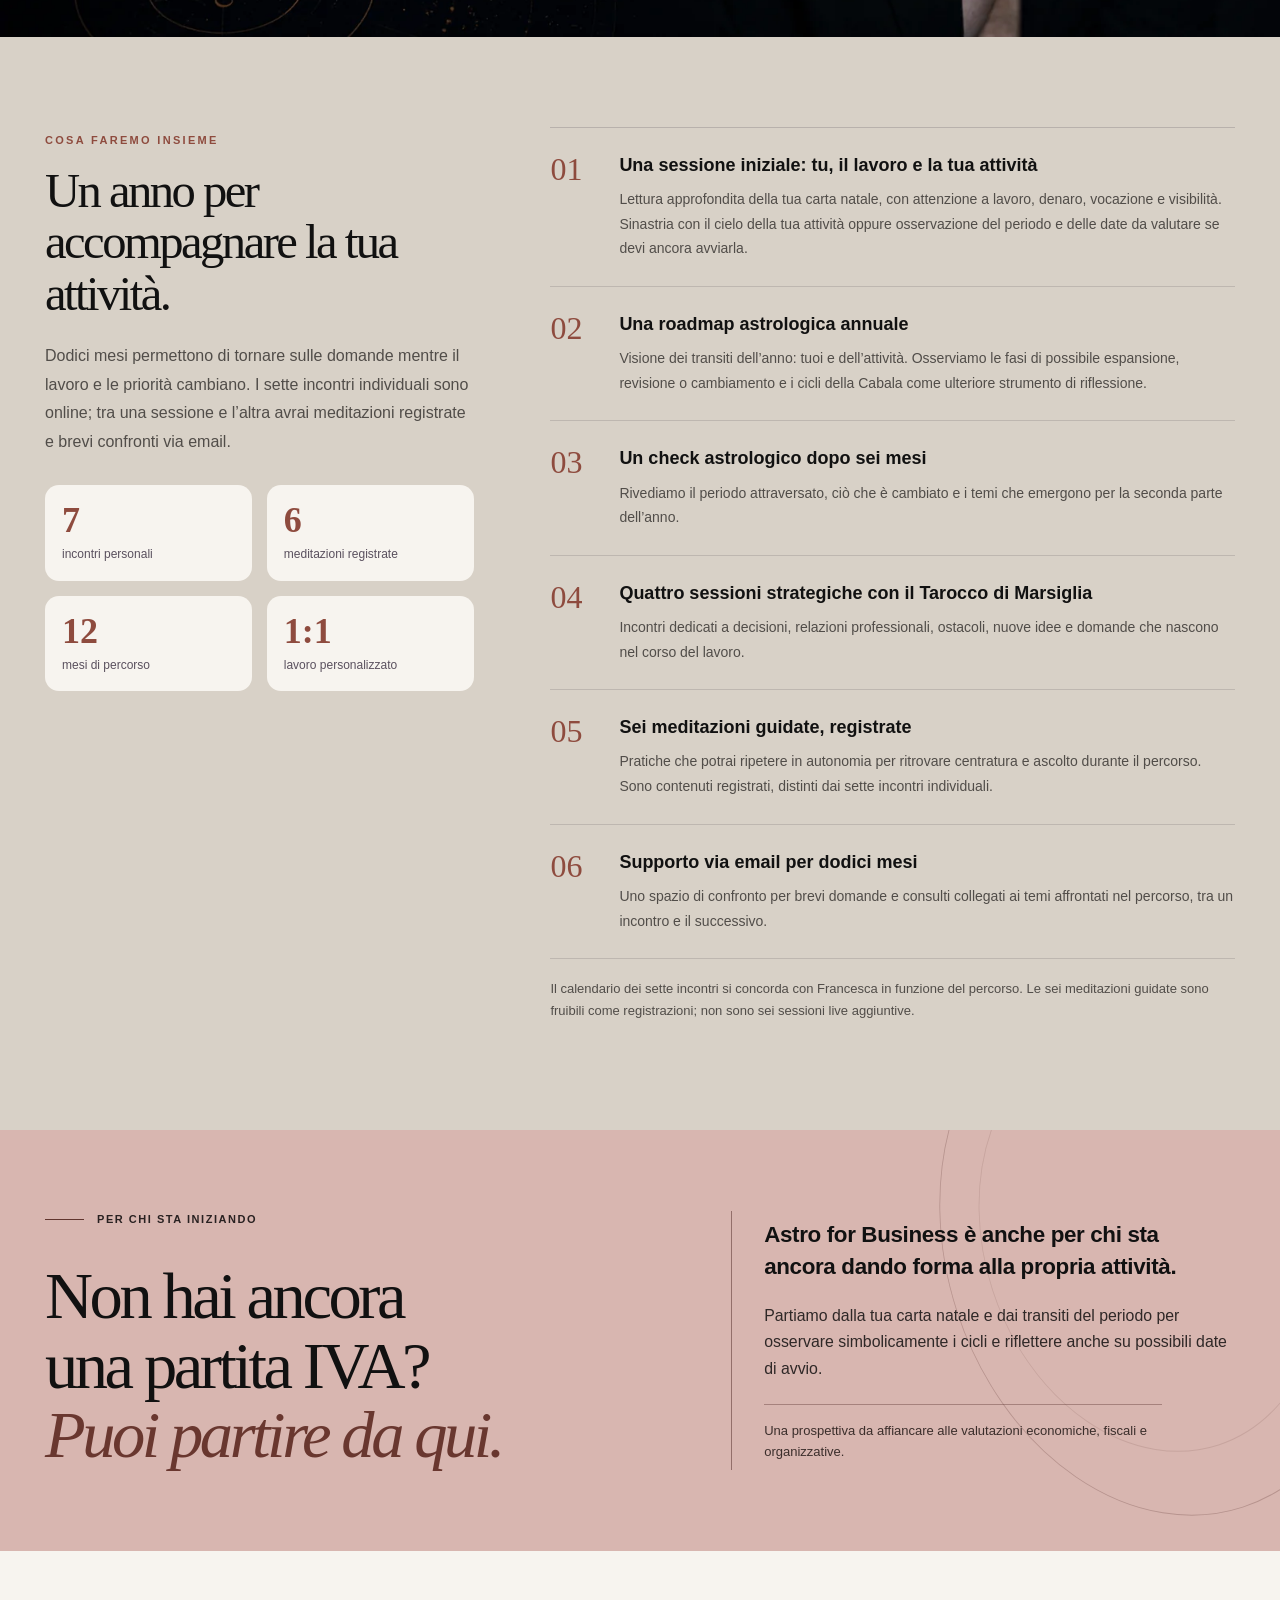
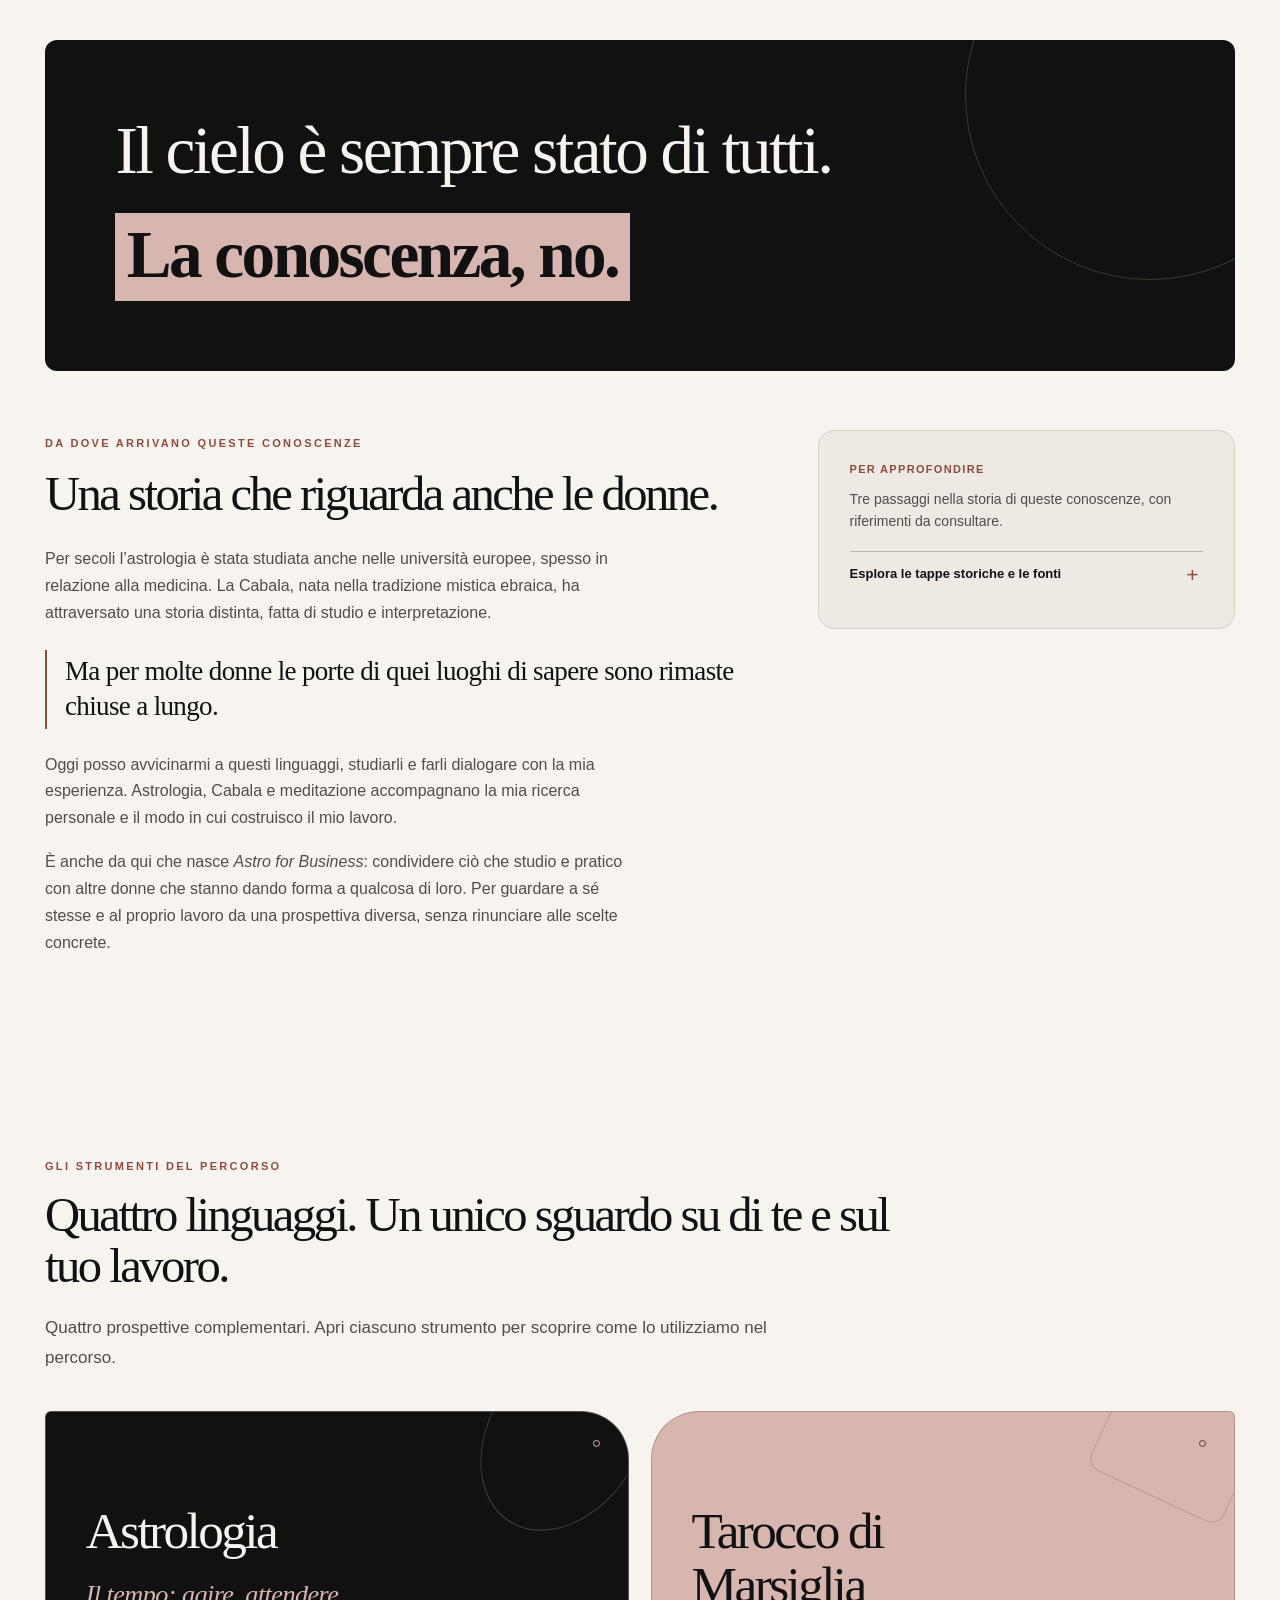
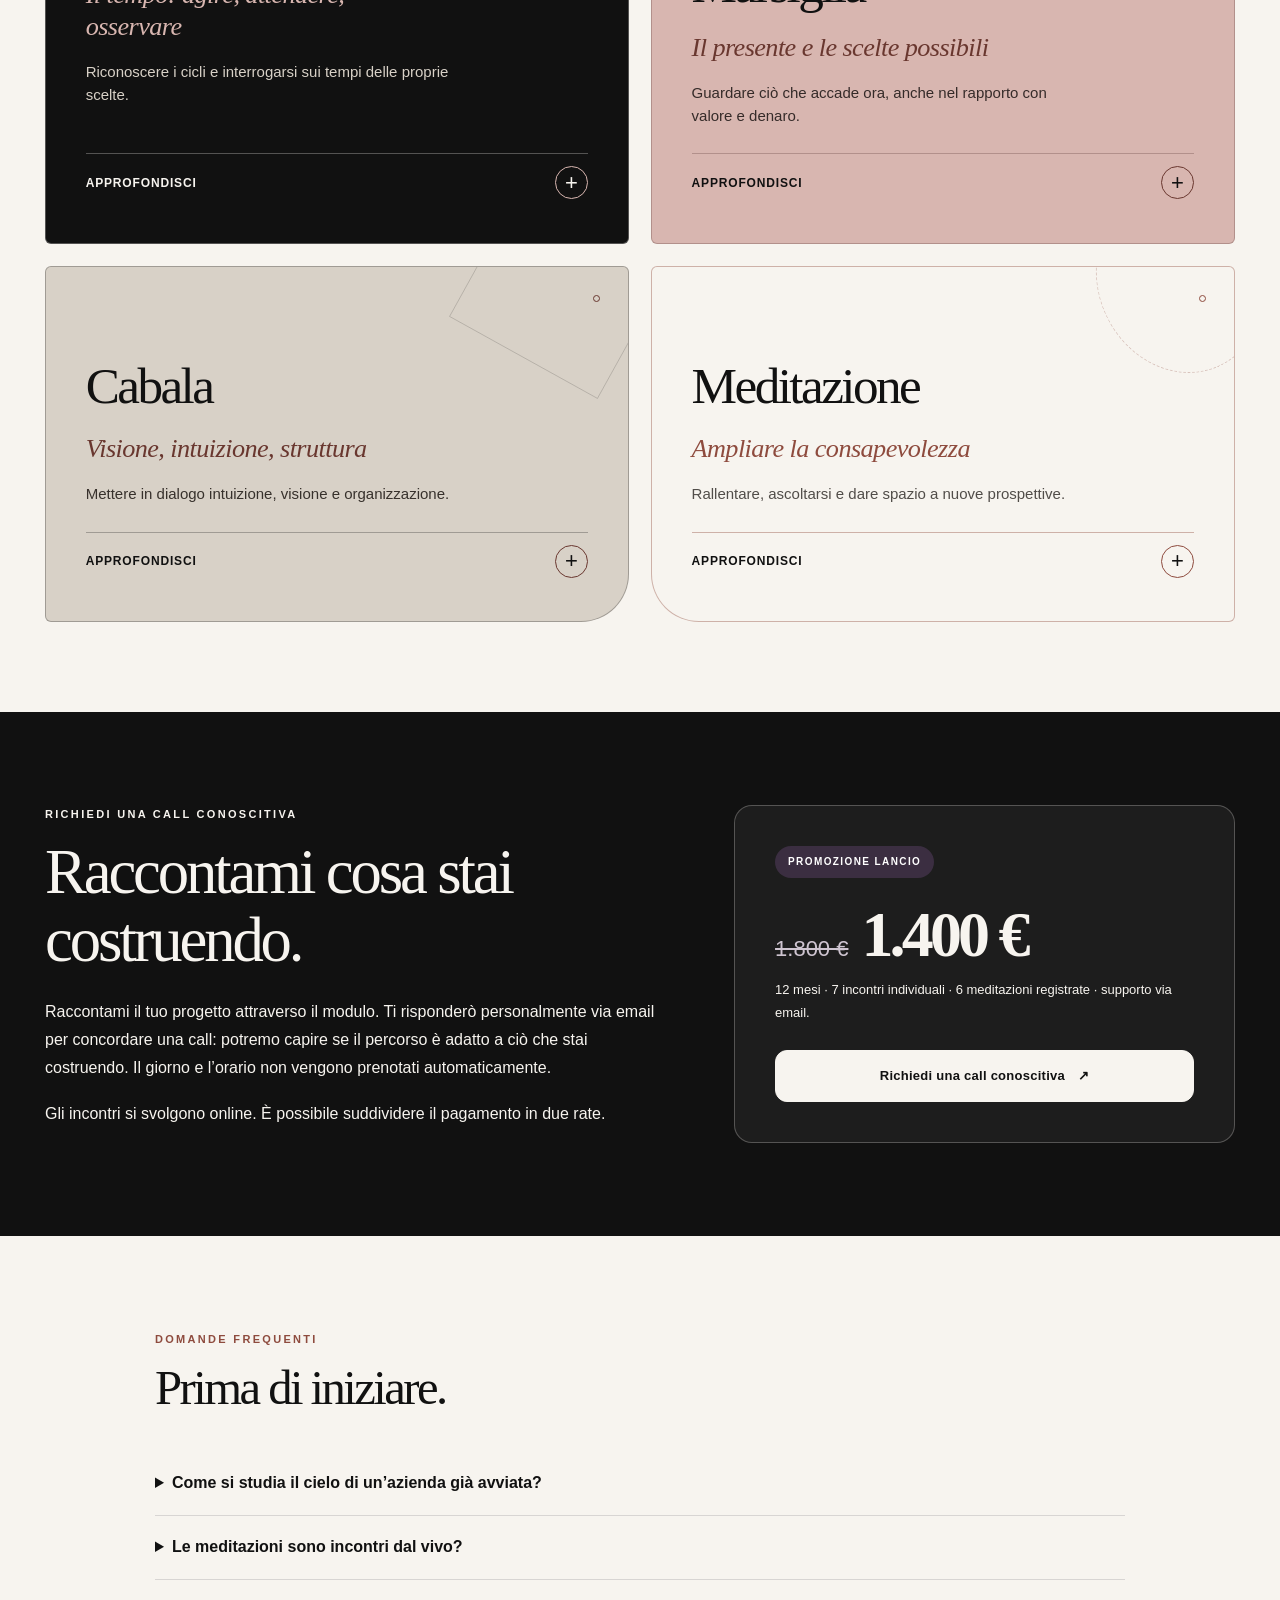
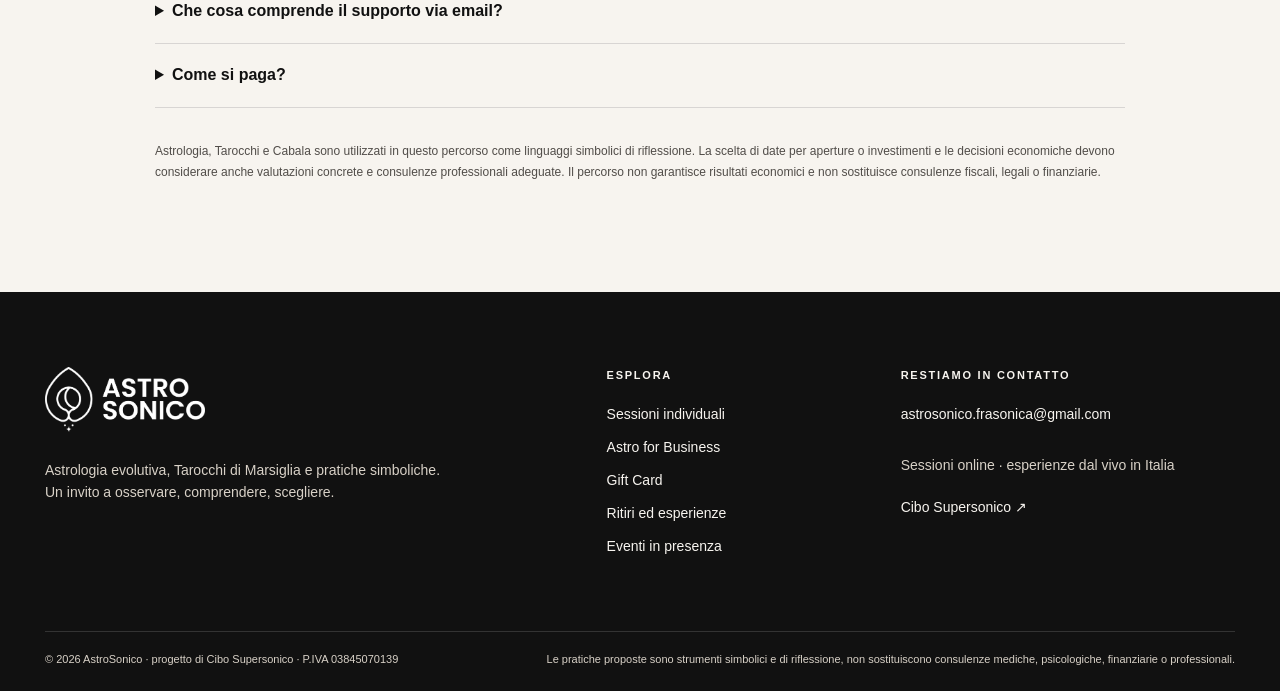
==== commit ad307015: "Correct Astro for Business promotional price to 1400 EUR" ====
--- a/astro-for-business.html
+++ b/astro-for-business.html
@@ -1268,7 +1268,7 @@
   main .afb-hero .afb-founder-panel .afb-founder-small{display:none!important}
 }
 </style>
-</head><body><a class="skip-link" href="#contenuto">Vai al contenuto</a><header class="site-header"><div class="container nav-inner"><a class="brand" href="index.html" aria-label="AstroSonico, torna alla homepage"><img class="brand-logo" src="assets/img/astrosonico-logo.svg?v=20261022-logo-2" alt="AstroSonico" width="1839" height="750"></a><nav class="desktop-nav" aria-label="Navigazione principale"><a class="nav-link" href="index.html">Home</a><a class="nav-link" href="sessioni.html">Sessioni individuali</a><a class="nav-link" href="astro-for-business.html" aria-current="page">Astro for Business</a><a class="nav-link" href="gift-card.html">Gift Card</a><a class="nav-link" href="ritiri.html">Ritiri</a><a class="nav-link" href="eventi.html">Eventi</a></nav><a class="nav-cta desktop-cta" href="mailto:astrosonico.frasonica@gmail.com?subject=AstroSonico%20-%20richiesta%20informazioni">Scrivimi <span class="mobile-action-glyph" aria-hidden="true">↗</span></a><details class="mobile-menu"><summary aria-label="Apri il menu di navigazione"><span class="menu-glyph" aria-hidden="true">☰</span><span>Menu</span></summary><nav class="mobile-nav" aria-label="Navigazione mobile"><a href="index.html">Home</a><a href="sessioni.html">Sessioni individuali</a><a href="astro-for-business.html" aria-current="page">Astro for Business</a><a href="gift-card.html">Gift Card</a><a href="ritiri.html">Ritiri</a><a href="eventi.html">Eventi</a><a class="nav-cta" href="mailto:astrosonico.frasonica@gmail.com?subject=AstroSonico%20-%20richiesta%20informazioni">Scrivimi <span class="mobile-action-glyph" aria-hidden="true">↗</span></a></nav></details></div></header><main id="contenuto">
+</head><body><a class="skip-link" href="#contenuto">Vai al contenuto</a><header class="site-header"><div class="container nav-inner"><a class="brand" href="index.html" aria-label="AstroSonico, torna alla homepage"><img class="brand-logo" src="assets/img/astrosonico-logo.svg?v=20261022-logo-2" alt="AstroSonico" width="1839" height="750"></a><nav class="desktop-nav" aria-label="Navigazione principale"><a class="nav-link" href="index.html">Home</a><a class="nav-link" href="sessioni.html">Sessioni individuali</a><a class="nav-link" href="astro-for-business.html" aria-current="page">Astro for Business</a><a class="nav-link" href="gift-card.html">Gift Card</a><a class="nav-link" href="ritiri.html">Ritiri</a><a class="nav-link" href="eventi.html">Eventi</a></nav><a class="nav-cta desktop-cta" href="https://wa.me/393458156966" target="_blank" rel="noopener noreferrer" aria-label="Scrivimi su WhatsApp">Scrivimi <span class="mobile-action-glyph" aria-hidden="true">↗</span></a><details class="mobile-menu"><summary aria-label="Apri il menu di navigazione"><span class="menu-glyph" aria-hidden="true">☰</span><span>Menu</span></summary><nav class="mobile-nav" aria-label="Navigazione mobile"><a href="index.html">Home</a><a href="sessioni.html">Sessioni individuali</a><a href="astro-for-business.html" aria-current="page">Astro for Business</a><a href="gift-card.html">Gift Card</a><a href="ritiri.html">Ritiri</a><a href="eventi.html">Eventi</a><a class="nav-cta" href="https://wa.me/393458156966" target="_blank" rel="noopener noreferrer" aria-label="Scrivimi su WhatsApp">Scrivimi <span class="mobile-action-glyph" aria-hidden="true">↗</span></a></nav></details></div></header><main id="contenuto">
 <section class="afb-hero" aria-labelledby="afb-title"><div class="container afb-hero-grid"><div>
 <p class="afb-kicker">ASTRO FOR BUSINESS · IMPRENDITRICI, FREELANCE E CREATIVE</p>
 <div class="afb-business-atlas" aria-hidden="true">
@@ -1343,7 +1343,7 @@
 </div><p class="afb-program-mini">Il calendario dei sette incontri si concorda con Francesca in funzione del percorso. Le sei meditazioni guidate sono fruibili come registrazioni; non sono sei sessioni live aggiuntive.</p></div>
 </div>
 <div class="container afb-program-mobile-action" aria-label="Investimento e richiesta call">
-  <p>Investimento promozionale: <strong>1.450 €</strong> <del>1.800 €</del><span> · Pagamento possibile in due rate.</span></p>
+  <p>Investimento promozionale: <strong>1.400 €</strong> <del>1.800 €</del><span> · Pagamento possibile in due rate.</span></p>
   <a class="button button-primary" href="prenota-call-business.html"><span class="afb-call-label-desktop">Richiedi una call conoscitiva</span><span class="afb-call-label-mobile">Candidati<span class="afb-call-mobile-context"> per una call conoscitiva</span></span> <span aria-hidden="true">↗</span></a>
 </div>
 </section>
@@ -1435,14 +1435,14 @@
 
 <section class="afb-cta" id="richiedi-informazioni"><div class="container afb-cta-grid">
 <div><span class="eyebrow">Richiedi una call conoscitiva</span><h2>Raccontami cosa stai costruendo.</h2><p>Raccontami il tuo progetto attraverso il modulo. Ti risponderò personalmente via email per concordare una call: potremo capire se il percorso è adatto a ciò che stai costruendo. Il giorno e l’orario non vengono prenotati automaticamente.</p><p>Gli incontri si svolgono online. È possibile suddividere il pagamento in due rate.</p></div>
-<div class="afb-cta-price"><span class="afb-promo">Promozione lancio</span><div class="afb-price-line"><del class="afb-old">1.800 €</del><strong class="afb-new">1.450 €</strong></div><p>12 mesi · 7 incontri individuali · 6 meditazioni registrate · supporto via email.</p><a class="button" href="prenota-call-business.html"><span class="afb-call-label-desktop">Richiedi una call conoscitiva</span><span class="afb-call-label-mobile">Candidati<span class="afb-call-mobile-context"> per una call conoscitiva</span></span> <span class="mobile-action-glyph" aria-hidden="true">↗</span></a></div>
+<div class="afb-cta-price"><span class="afb-promo">Promozione lancio</span><div class="afb-price-line"><del class="afb-old">1.800 €</del><strong class="afb-new">1.400 €</strong></div><p>12 mesi · 7 incontri individuali · 6 meditazioni registrate · supporto via email.</p><a class="button" href="prenota-call-business.html"><span class="afb-call-label-desktop">Richiedi una call conoscitiva</span><span class="afb-call-label-mobile">Candidati<span class="afb-call-mobile-context"> per una call conoscitiva</span></span> <span class="mobile-action-glyph" aria-hidden="true">↗</span></a></div>
 </div></section>
 <section class="afb-section"><div class="container afb-faq"><div class="afb-section-heading"><span class="eyebrow">Domande frequenti</span><h2 class="h-medium">Prima di iniziare.</h2></div>
 
 <details><summary>Come si studia il cielo di un’azienda già avviata?</summary><p>Utilizziamo una data significativa per la nascita o l’avvio dell’attività come riferimento simbolico. Su quella carta osserviamo la sinastria con il tuo Tema Natale e i transiti dell’anno. Concorderemo insieme quali dati utilizzare.</p></details>
 <details><summary>Le meditazioni sono incontri dal vivo?</summary><p>No. Il programma comprende sette incontri individuali online e sei meditazioni guidate registrate, da praticare in autonomia quando preferisci.</p></details>
 <details><summary>Che cosa comprende il supporto via email?</summary><p>Per dodici mesi puoi scrivere a Francesca per brevi consulti e domande relative ai temi del percorso. Il supporto è pensato per accompagnare gli incontri programmati.</p></details>
-<details><summary>Come si paga?</summary><p>La quota promozionale è di 1.450 € anziché 1.800 €. È possibile concordare il pagamento tramite bonifico in due rate. Scrivimi per ricevere le indicazioni.</p></details>
+<details><summary>Come si paga?</summary><p>La quota promozionale è di 1.400 € anziché 1.800 €. È possibile concordare il pagamento tramite bonifico in due rate. Scrivimi per ricevere le indicazioni.</p></details>
 <p class="afb-foot-note">Astrologia, Tarocchi e Cabala sono utilizzati in questo percorso come linguaggi simbolici di riflessione. La scelta di date per aperture o investimenti e le decisioni economiche devono considerare anche valutazioni concrete e consulenze professionali adeguate. Il percorso non garantisce risultati economici e non sostituisce consulenze fiscali, legali o finanziarie.</p>
 </div></section>
 </main><footer class="footer"><div class="container"><div class="footer-top"><div><a class="brand brand--footer" href="index.html" aria-label="AstroSonico, torna alla homepage"><img class="brand-logo" src="assets/img/astrosonico-logo.svg?v=20261022-logo-2" alt="AstroSonico" width="1839" height="750"></a><p>Astrologia evolutiva, Tarocchi di Marsiglia e pratiche simboliche. Un invito a osservare, comprendere, scegliere.</p></div><div><h3>Esplora</h3><a href="sessioni.html">Sessioni individuali</a><br><a href="astro-for-business.html">Astro for Business</a><br><a href="gift-card.html">Gift Card</a><br><a href="ritiri.html">Ritiri ed esperienze</a><br><a href="eventi.html">Eventi in presenza</a></div><div><h3>Restiamo in contatto</h3><a href="mailto:astrosonico.frasonica@gmail.com">astrosonico.frasonica@gmail.com</a><p>Sessioni online · esperienze dal vivo in Italia</p><a href="https://www.cibosupersonico.com/" target="_blank" rel="noopener noreferrer">Cibo Supersonico <span class="mobile-action-glyph" aria-hidden="true">↗</span></a></div></div><div class="footer-bottom"><span>© <span data-year>2026</span> AstroSonico · progetto di Cibo Supersonico · P.IVA 03845070139</span><span>Le pratiche proposte sono strumenti simbolici e di riflessione, non sostituiscono consulenze mediche, psicologiche, finanziarie o professionali.</span></div></div></footer><script src="assets/js/site.js" defer></script></body></html>
--- a/assets/css/mobile-editorial.css
+++ b/assets/css/mobile-editorial.css
@@ -111,8 +111,6 @@
   main .radici-transition-quote { font-size: 23px !important; line-height: 1.27 !important;
     margin: 18px 0; padding: 19px 20px; border-left: 3px solid #8E4B3E;
     border-radius: 15px; background: #F7F4EF; }
-  main .radici-photo-story { padding-top: 20px; padding-bottom: 10px; }
-  main .radici-photo-story figure img { height: 112px; }
   main .radici-benefits li, main .radici-for-list li { padding-top: 11px; padding-bottom: 11px; }
   main .radici-included-card { padding: 21px; }
   main .radici-form { padding: 20px; }
--- a/assets/css/desktop-editorial.css
+++ b/assets/css/desktop-editorial.css
@@ -62,7 +62,7 @@
      .astro-gallery-item img,.portrait-frame,.portrait-frame img,
      .radici-gallery img,.radici-location-img,.radici-location-img img,
      .ev-cover,.ev-cover img,.gift-preview--photographic,
-     .afb-photo-spread img,.radici-photo-story img,.annual-image-pause img,
+     .afb-photo-spread img,.annual-image-pause img,
      .ast-ribbon-grid img,.page-hero.has-image img){
     border-radius:16px;
   }
